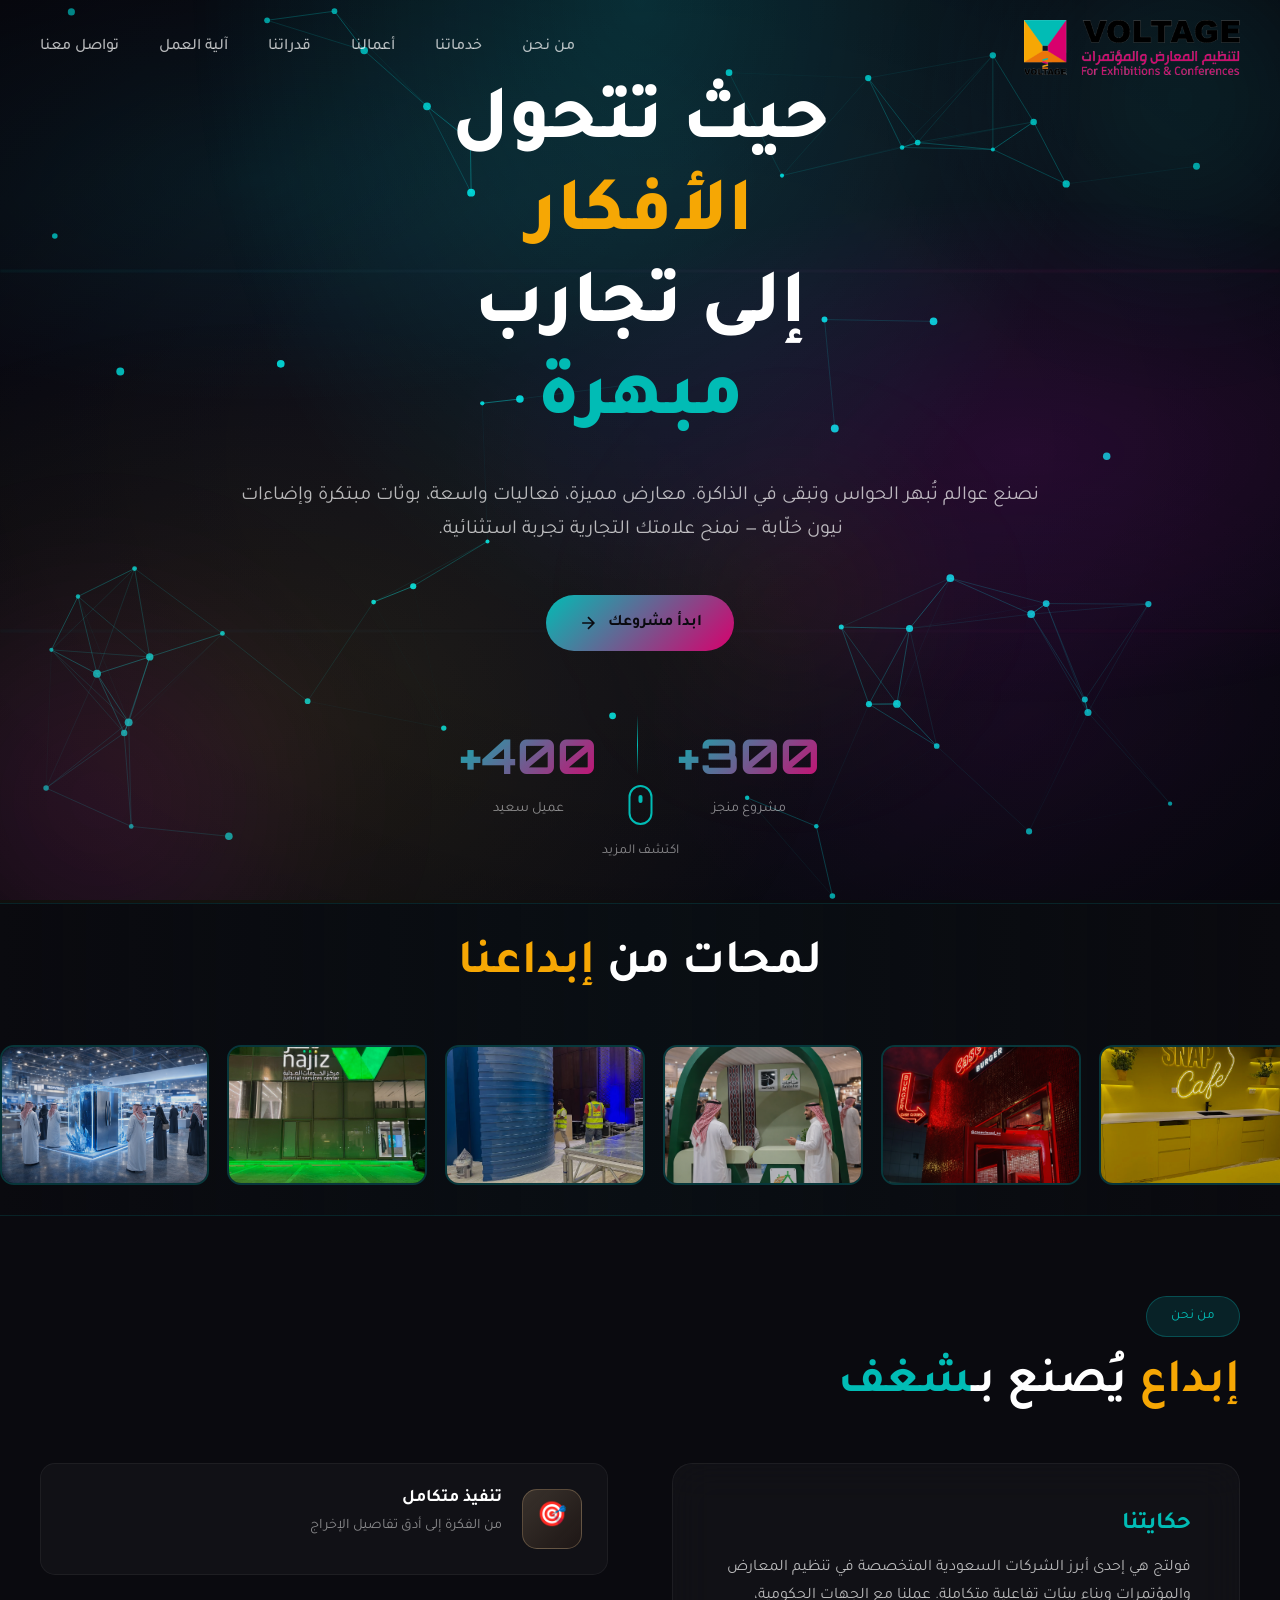
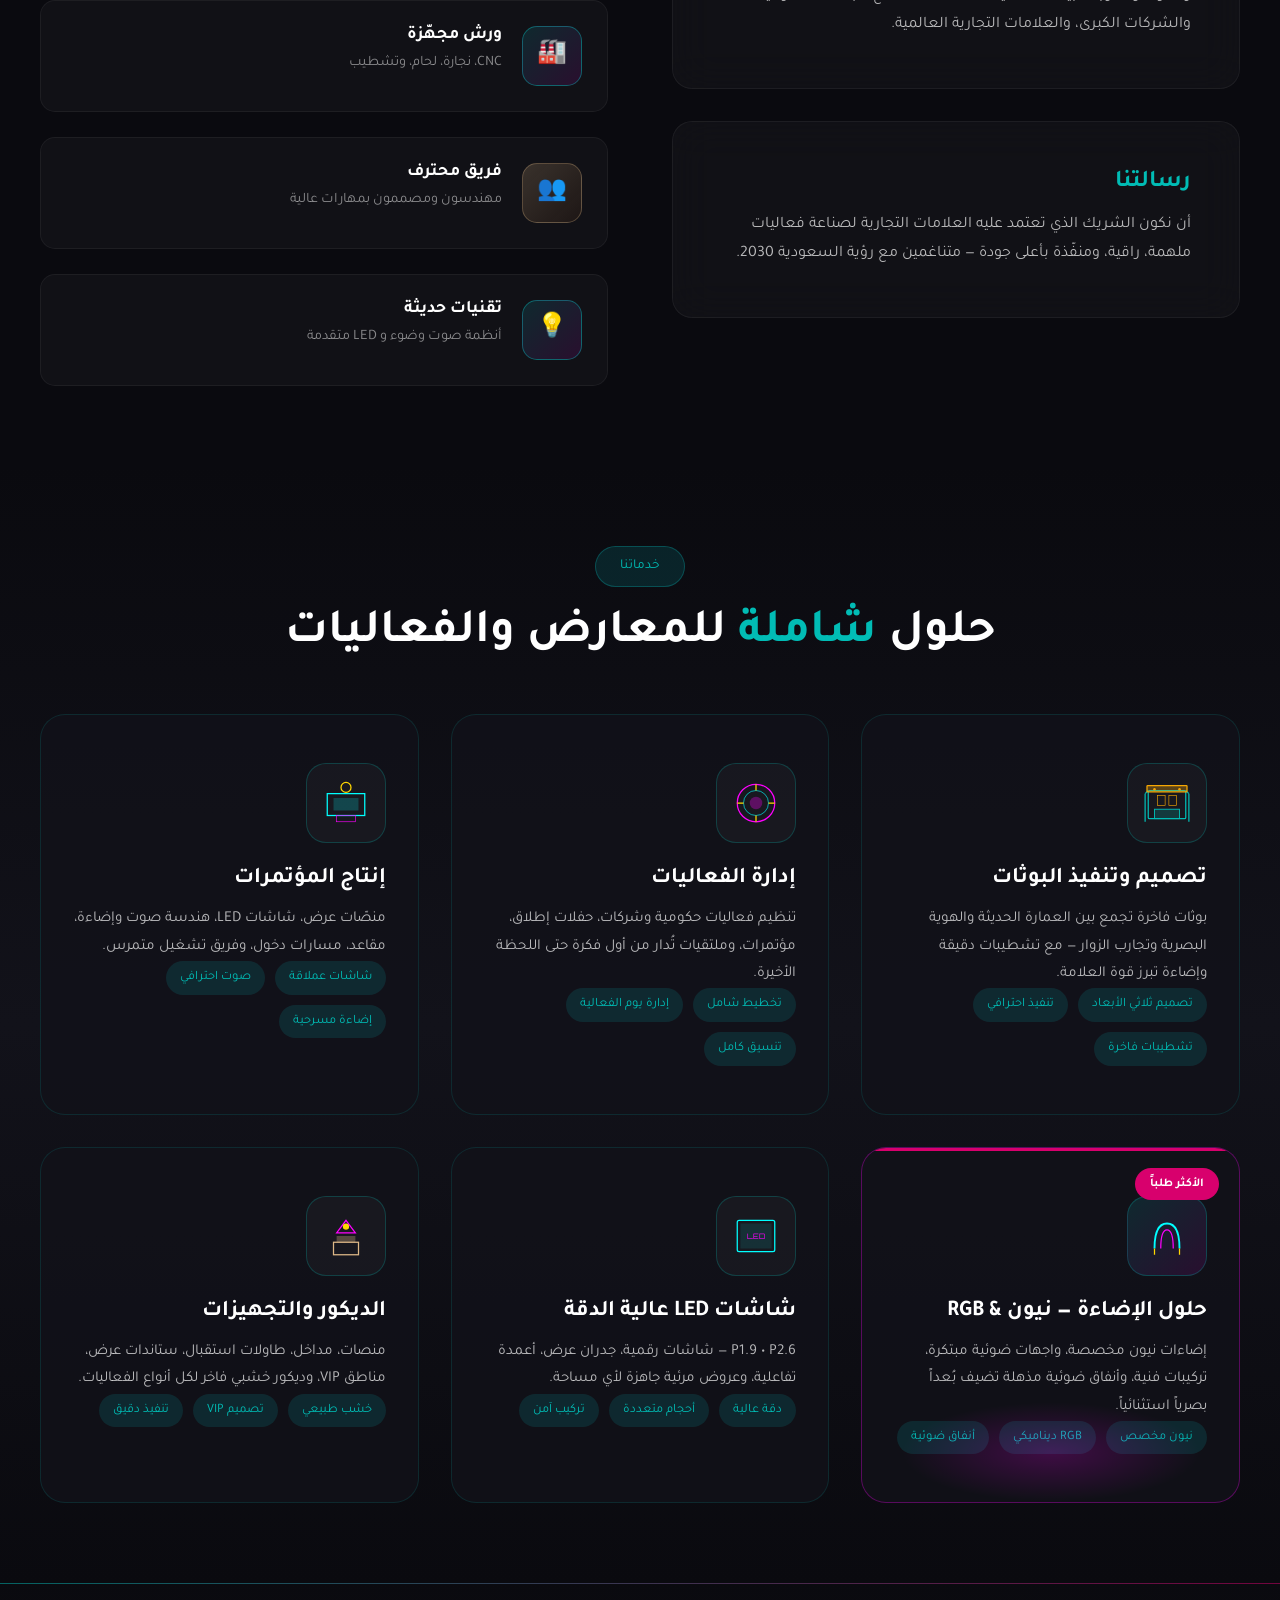
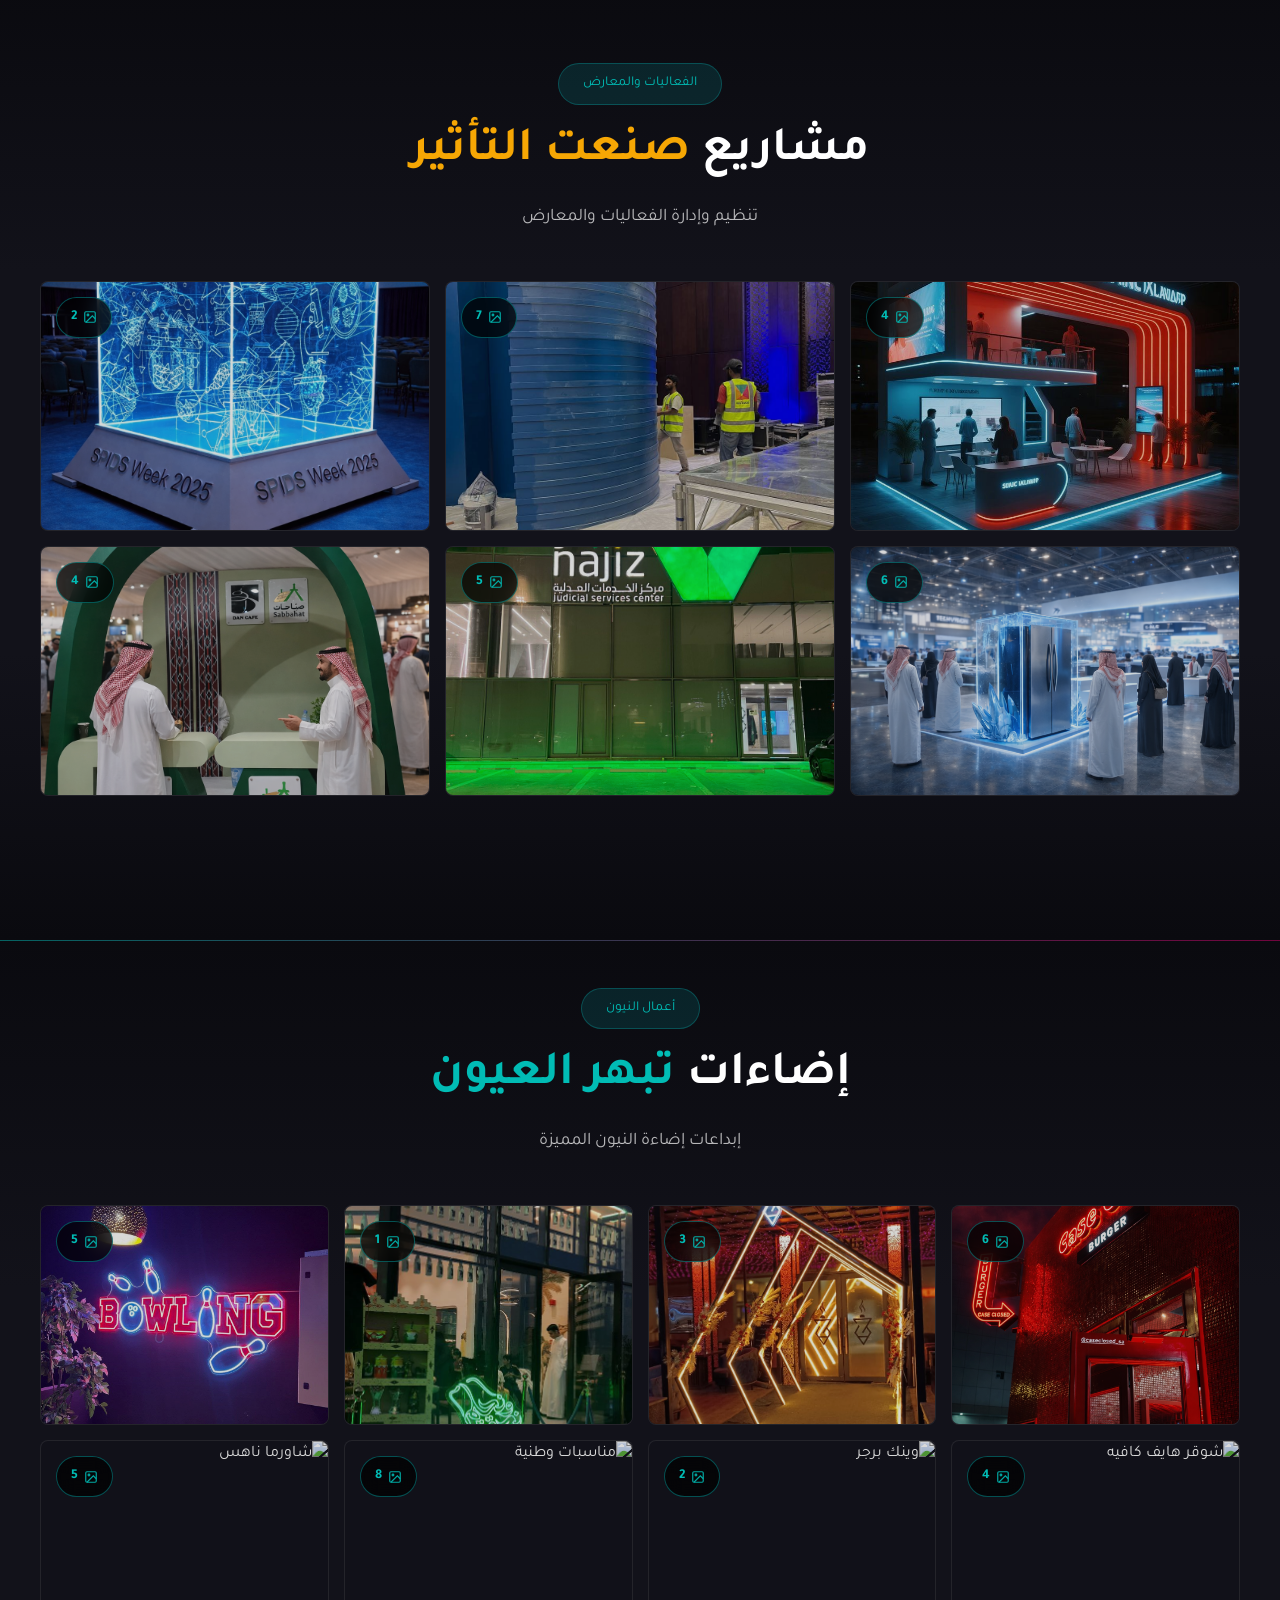
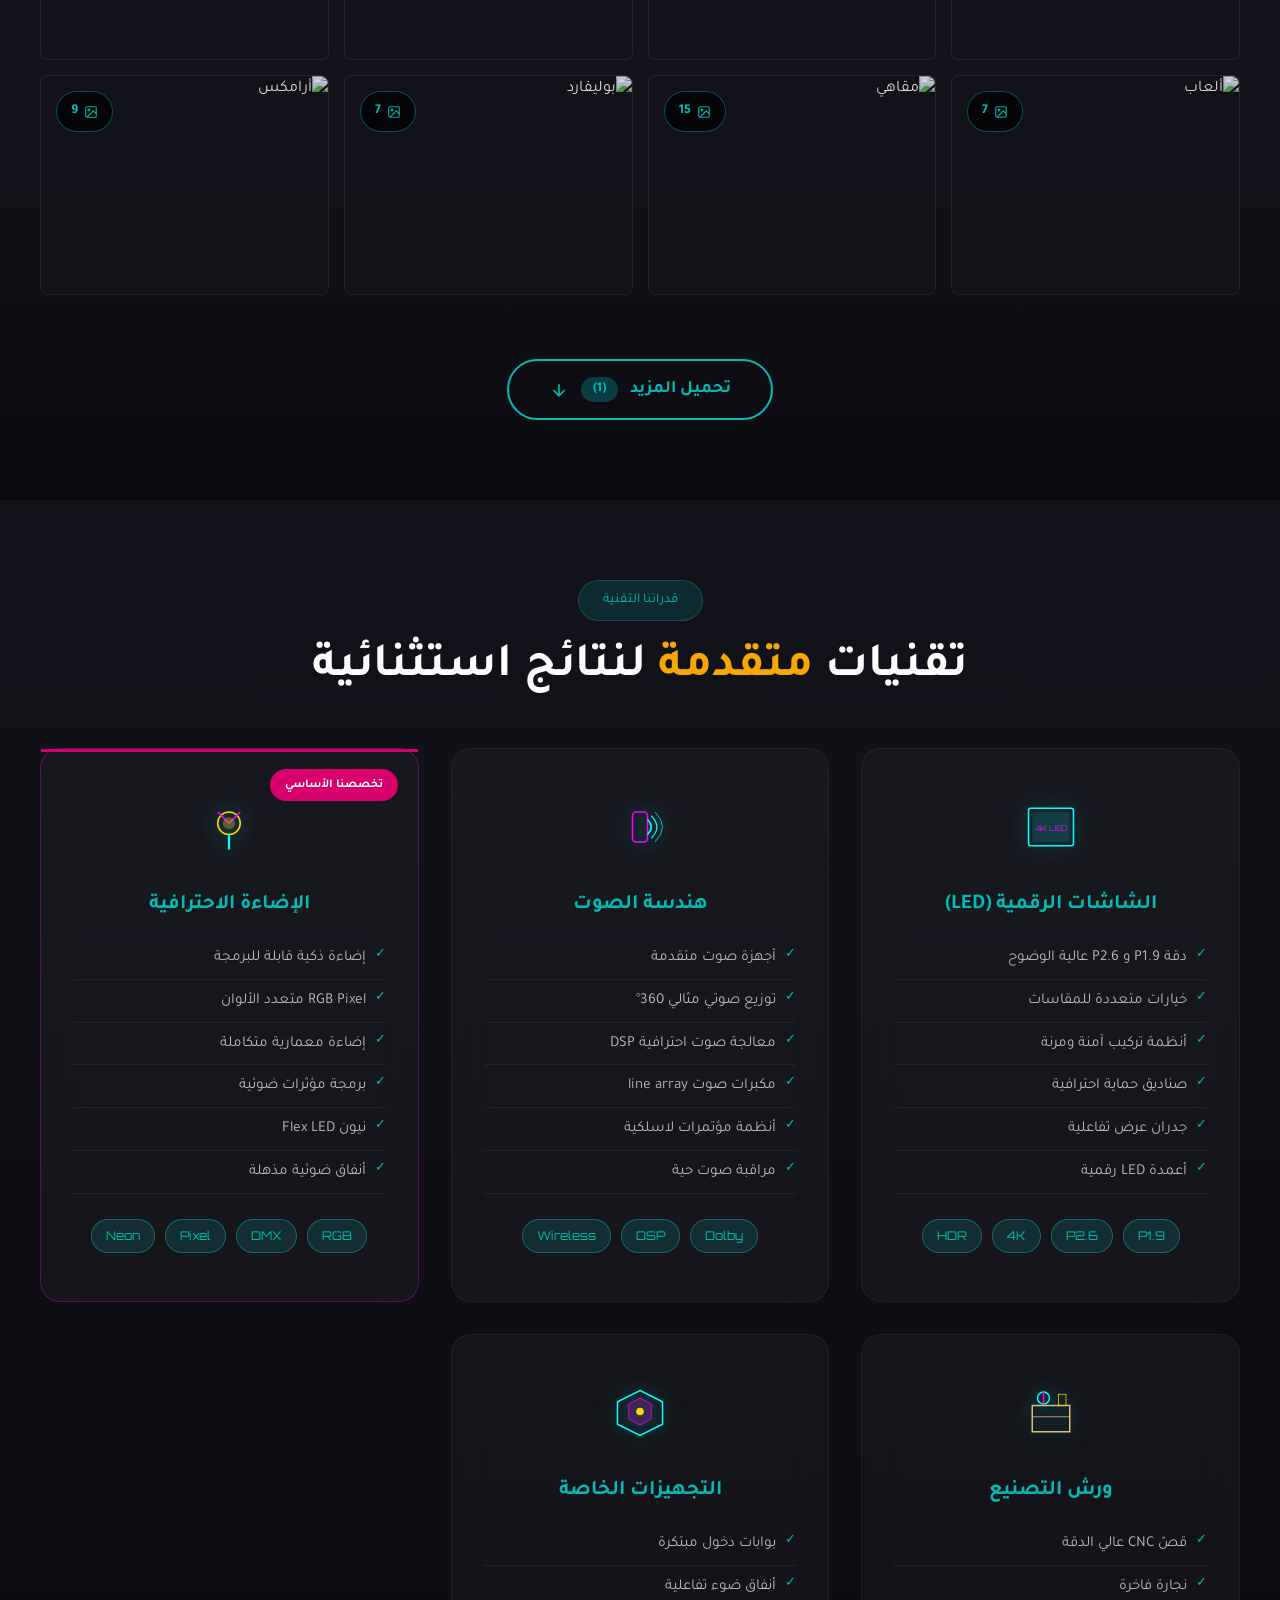
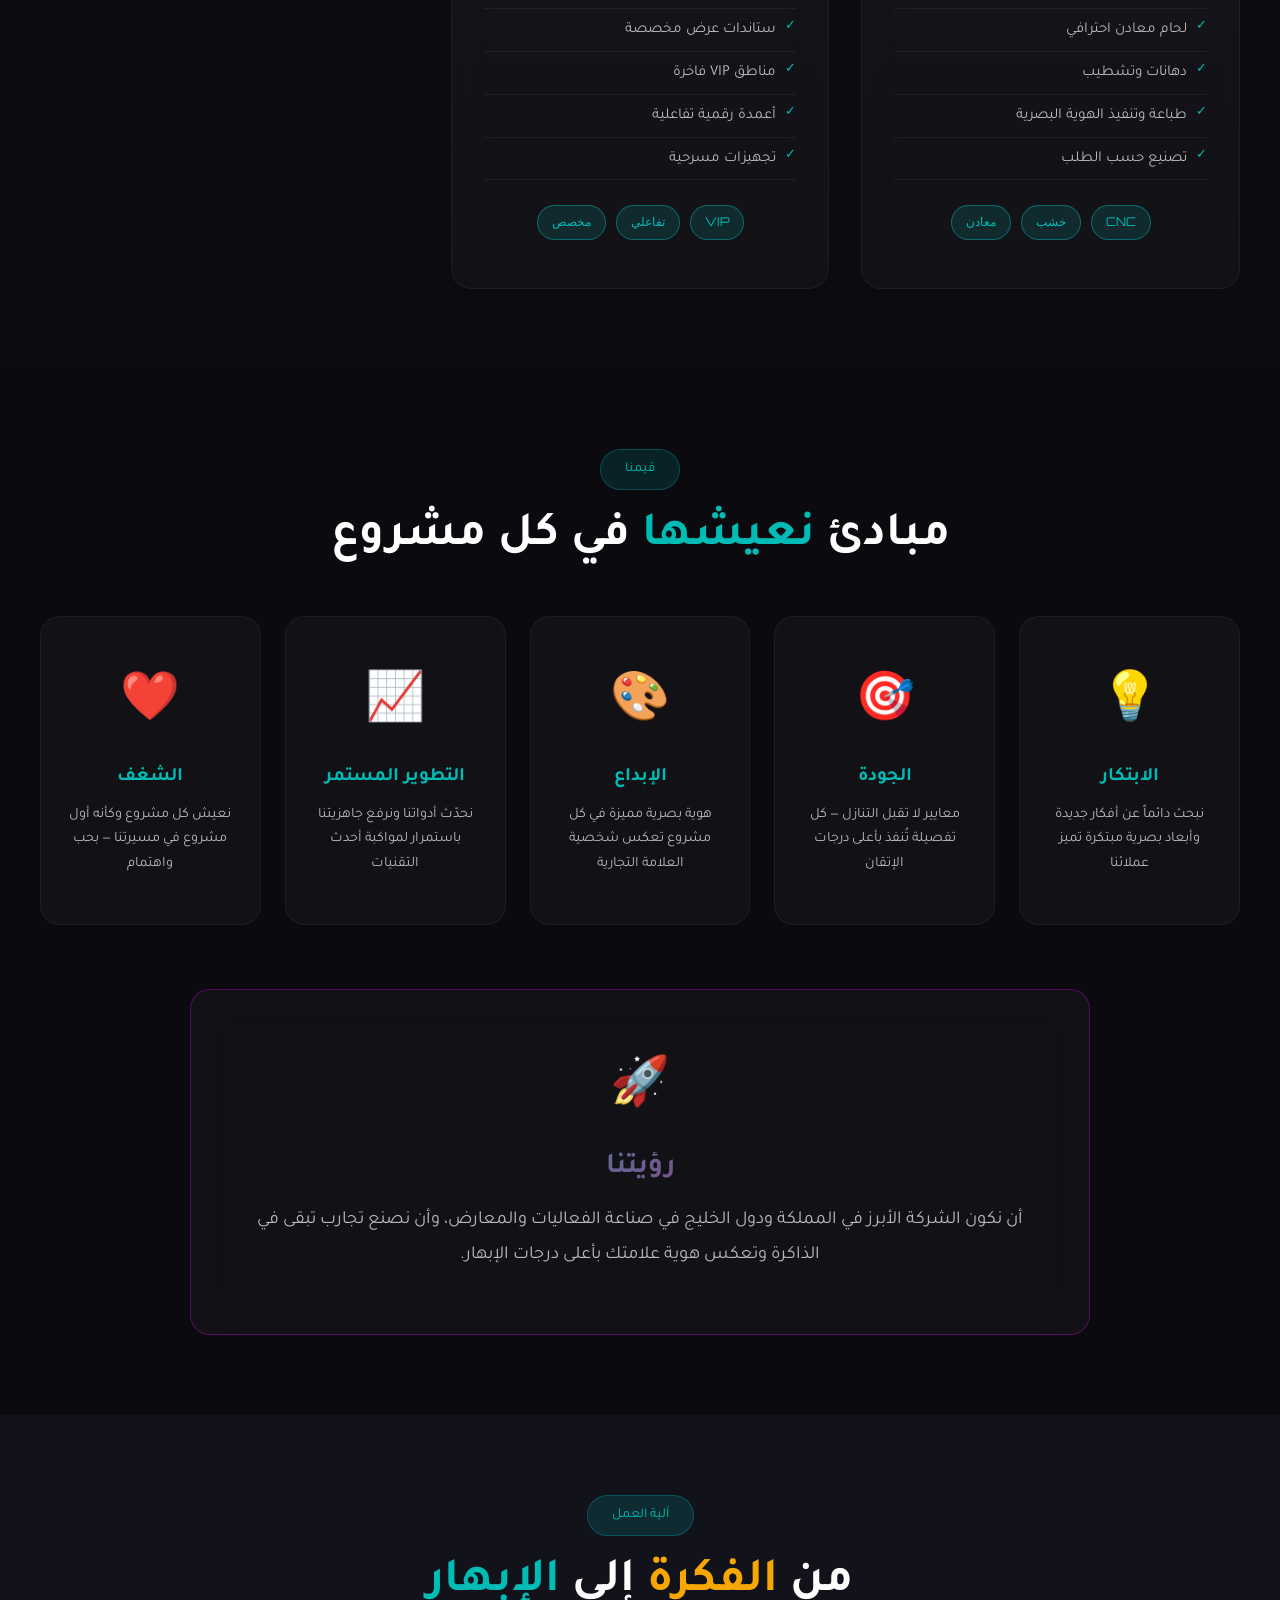
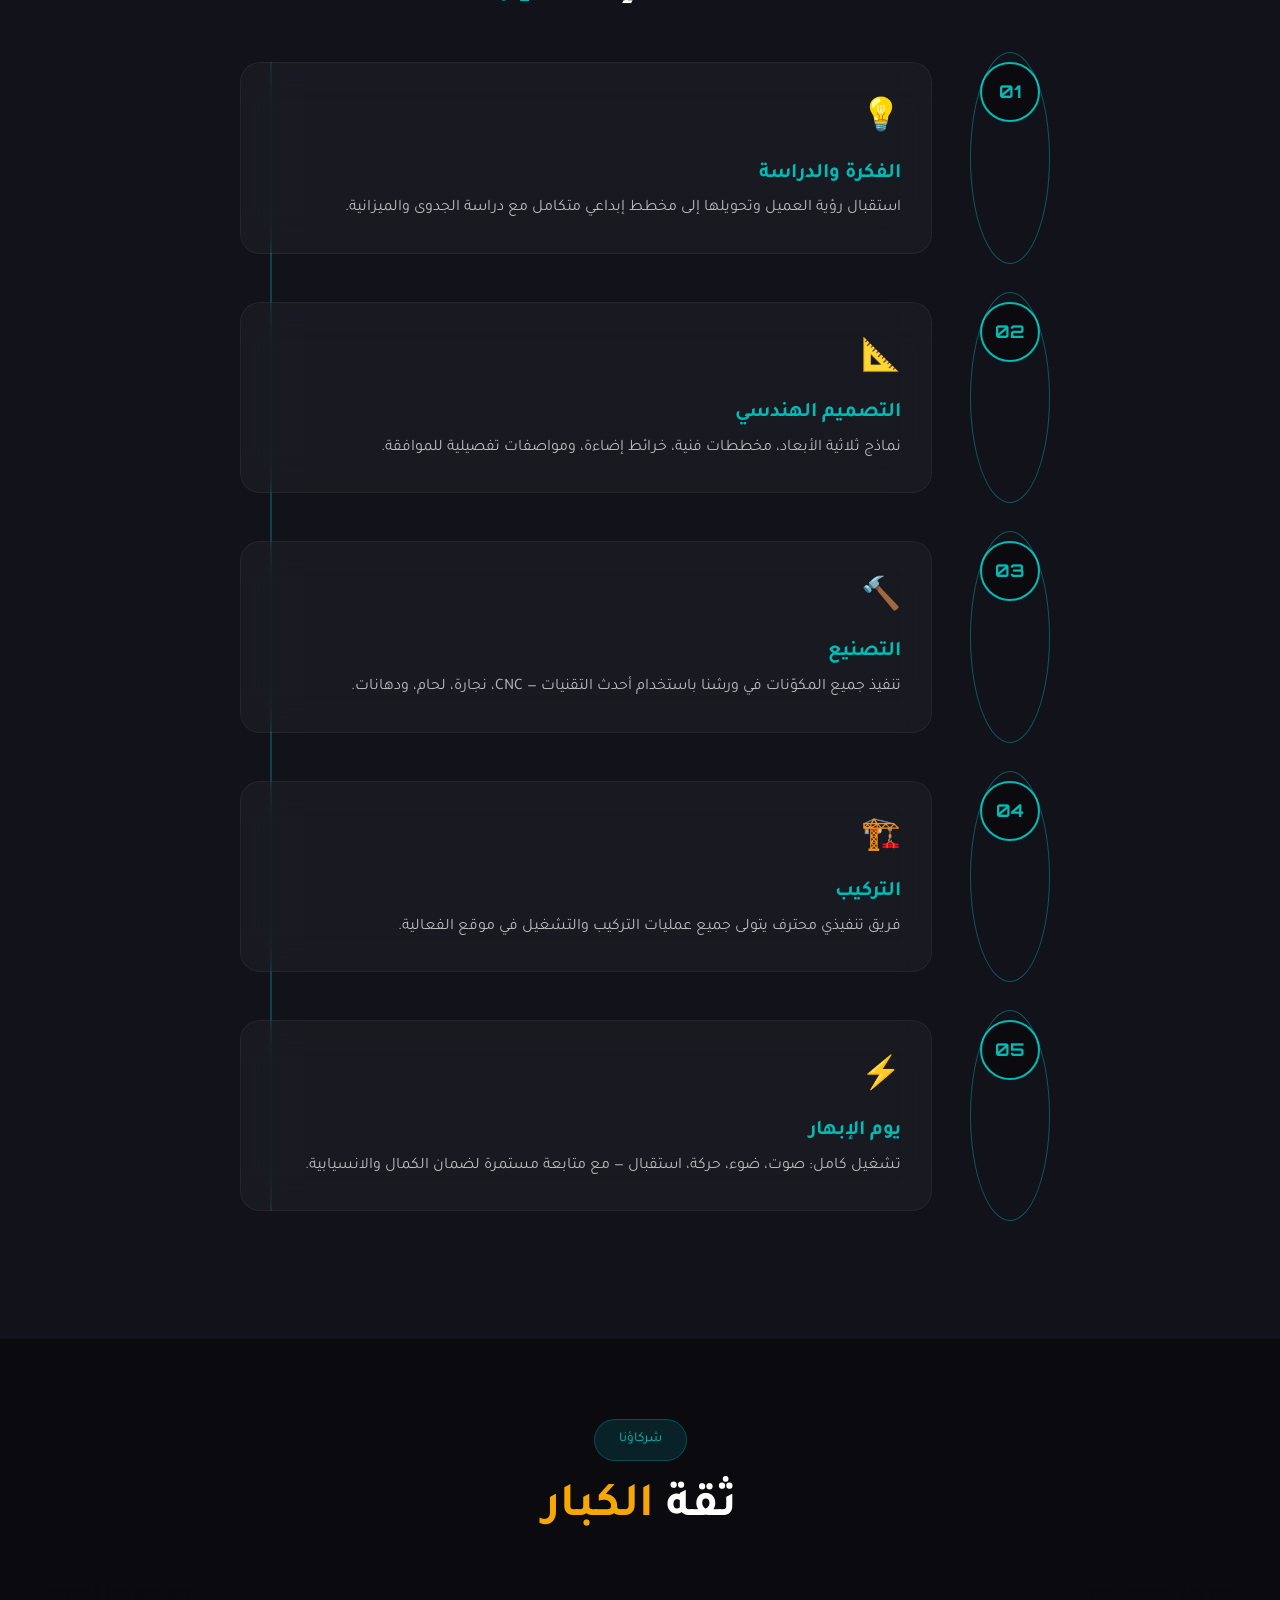
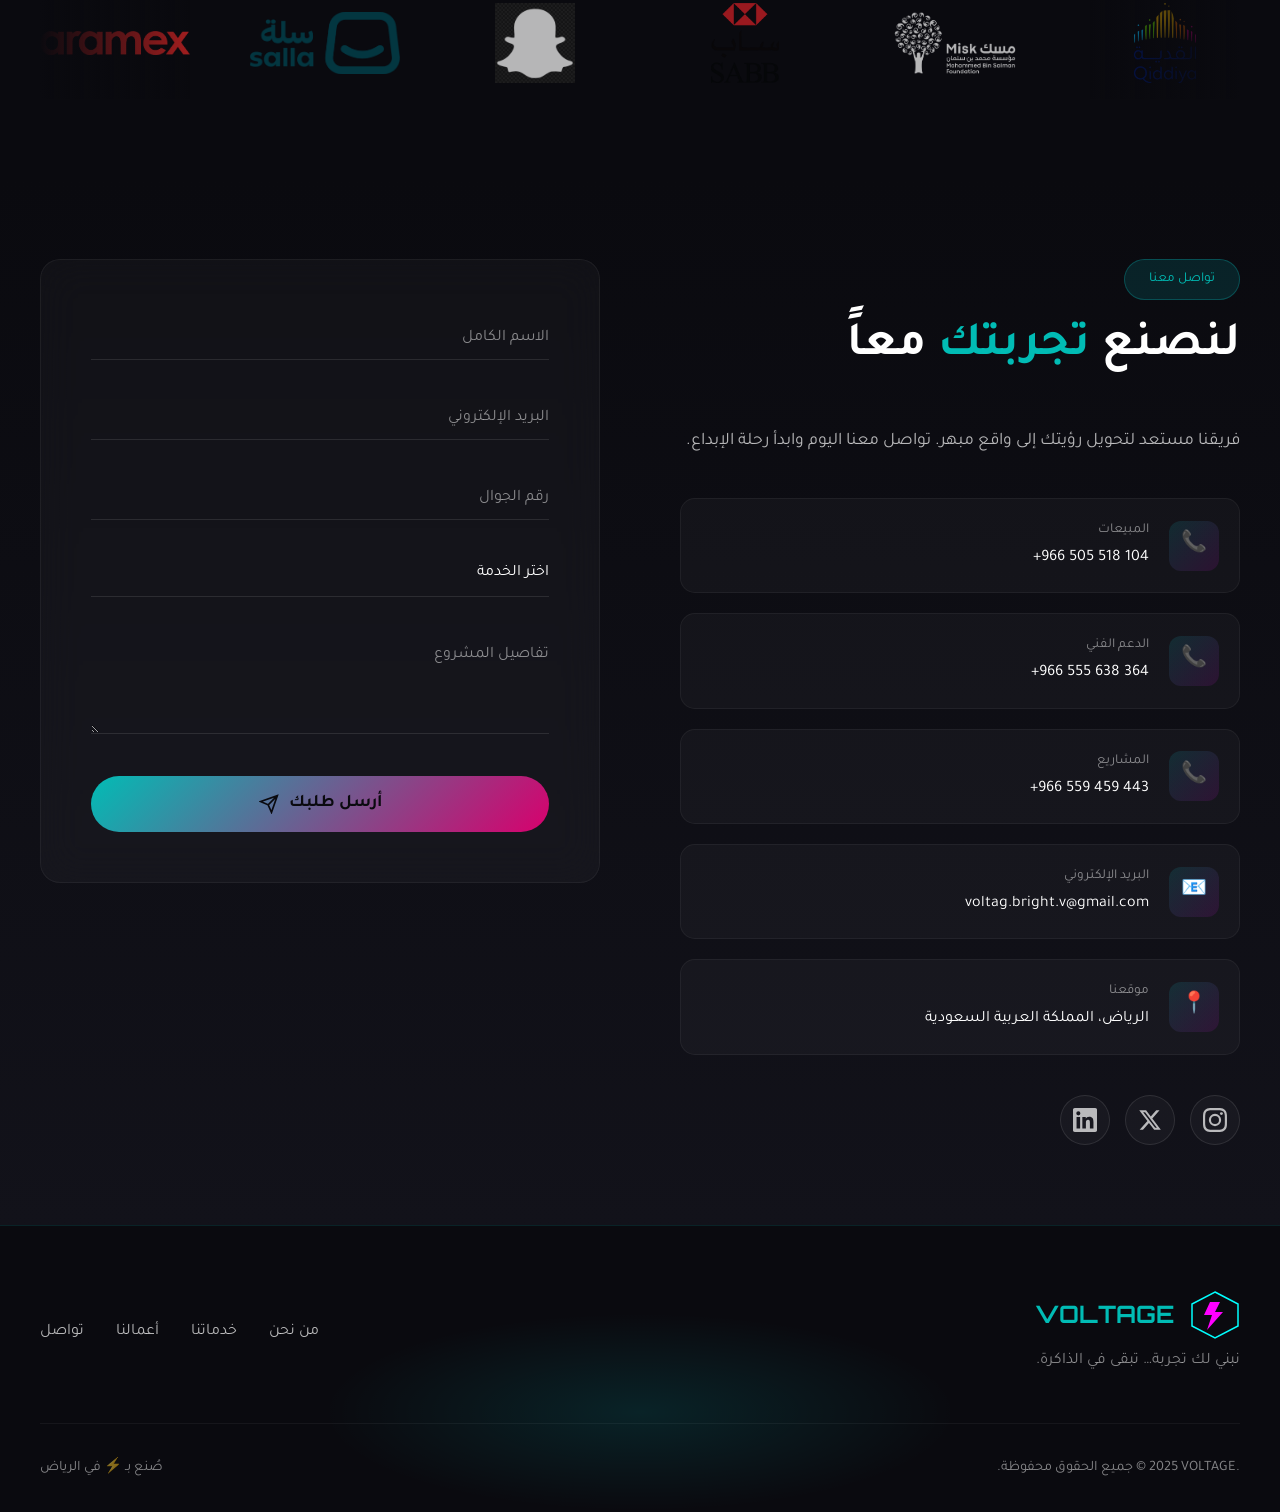
==== 200.html @ 756996d5 "Fix CSS double container issue, events gallery layout, and hero CTA spacing - Fix .card-tags and .ca" ====
<!DOCTYPE html>
<html lang="ar" dir="rtl">

<head>
    <meta charset="UTF-8">
    <meta name="viewport" content="width=device-width, initial-scale=1.0">
    <meta name="theme-color" content="#0a0a0f">
    <title>VOLTAGE ULTIMATE | The Art of Exhibition Excellence</title>
    <meta name="description"
        content="VOLTAGE - Saudi Arabia's Premier Exhibition & Neon Specialists. Where creativity meets craftsmanship.">
    <meta name="keywords"
        content="ultimate exhibitions Saudi Arabia, exhibition excellence, luxury booths Riyadh, VOLTAGE ultimate">
    <meta name="author" content="VOLTAGE">
    <meta name="robots" content="index, follow">

    <!-- Open Graph / Facebook -->
    <meta property="og:type" content="website">
    <meta property="og:url" content="https://voltage.sa/voltage-ultimate/">
    <meta property="og:title" content="VOLTAGE ULTIMATE | The Art of Exhibition Excellence">
    <meta property="og:description"
        content="Saudi Arabia's Premier Exhibition & Neon Specialists. Where creativity meets craftsmanship.">
    <meta property="og:image" content="https://voltage.sa/shared/images/og-image.jpg">

    <!-- Local Assets (formerly shared) -->
    <link rel="stylesheet" href="css/fonts.css">
    <link rel="stylesheet" href="css/accessibility.css">
    <link rel="stylesheet" href="css/theme.css">

    <!-- Fonts -->
    <link rel="preconnect" href="https://fonts.googleapis.com">
    <link rel="preconnect" href="https://fonts.gstatic.com" crossorigin>
    <link
        href="https://fonts.googleapis.com/css2?family=Orbitron:wght@400;500;600;700;800;900&family=Tajawal:wght@300;400;500;700;800;900&display=swap"
        rel="stylesheet">


    <!-- Lottie -->
    <script src="https://unpkg.com/@lottiefiles/lottie-player@latest/dist/lottie-player.js"></script>

    <link rel="stylesheet" href="css/ultimate.css">
    <link rel="stylesheet" href="css/utilities.css">
    <!-- Favicon -->
    <link rel="icon" type="image/svg+xml" href="logo.svg">
</head>

<body data-theme="dark" data-contrast="normal">
    <!-- Content replaced from /content.txt -->
    <!-- Skip Link for Accessibility -->
    <a href="#main-content" class="skip-to-content">الانتقال إلى المحتوى الرئيسي</a>

    <!-- Preloader -->
    <div class="preloader" id="preloader">
        <div class="preloader-inner">
            <div class="voltage-logo-loader">
                <svg viewBox="0 0 100 100" class="logo-svg">
                    <defs>
                        <filter id="glow">
                            <feGaussianBlur stdDeviation="4" result="coloredBlur" />
                            <feMerge>
                                <feMergeNode in="coloredBlur" />
                                <feMergeNode in="SourceGraphic" />
                            </feMerge>
                        </filter>
                        <linearGradient id="neonGrad" x1="0%" y1="0%" x2="100%" y2="100%">
                            <stop offset="0%" class="gradient-stop-cyan" />
                            <stop offset="50%" class="gradient-stop-magenta" />
                            <stop offset="100%" class="gradient-stop-cyan" />
                        </linearGradient>
                    </defs>
                    <polygon class="hex-outline" points="50,5 95,27.5 95,72.5 50,95 5,72.5 5,27.5" fill="none"
                        stroke="url(#neonGrad)" stroke-width="2" filter="url(#glow)" />
                    <path class="bolt" d="M40,25 L60,25 L50,45 L65,45 L35,80 L45,50 L30,50 Z" fill="url(#neonGrad)"
                        filter="url(#glow)" />
                </svg>
            </div>
            <div class="loader-text" dir="ltr">
                <span>V</span><span>O</span><span>L</span><span>T</span><span>A</span><span>G</span><span>E</span>
            </div>
            <div class="loader-bar">
                <div class="loader-progress"></div>
            </div>
        </div>
    </div>

    <!-- Cursor Effects -->
    <div class="cursor-dot"></div>
    <div class="cursor-ring"></div>
    <div class="cursor-trail"></div>

    <!-- Background Layers -->
    <div class="bg-layers">
        <canvas id="particleCanvas"></canvas>
        <div class="wood-grain-overlay"></div>
        <div class="booth-grid"></div>
        <div class="scanlines"></div>
        <div class="vignette"></div>
    </div>

    <!-- Floating Neon Elements -->
    <div class="floating-neons">
        <div class="neon-circle n1"></div>
        <div class="neon-circle n2"></div>
        <div class="neon-circle n3"></div>
        <div class="neon-line nl1"></div>
        <div class="neon-line nl2"></div>
    </div>

    <!-- Navigation -->
    <nav class="navbar">
        <div class="nav-container">
            <a href="#" class="logo">
                <img src="logo-navbar.png" alt="VOLTAGE - For Exhibitions & Conferences">
            </a>

            <ul class="nav-menu">
                <li><a href="#about" class="nav-link"><span class="link-text"><span class="ar-text">من نحن</span><span class="en-text">About</span></span><span
                            class="link-line"></span></a></li>
                <li><a href="#services" class="nav-link"><span class="link-text"><span class="ar-text">خدماتنا</span><span class="en-text">Services</span></span><span
                            class="link-line"></span></a></li>
                <li><a href="#portfolio-events" class="nav-link"><span class="link-text"><span class="ar-text">أعمالنا</span><span class="en-text">Portfolio</span></span><span
                            class="link-line"></span></a></li>
                <li><a href="#capabilities" class="nav-link"><span class="link-text"><span class="ar-text">قدراتنا</span><span class="en-text">Capabilities</span></span><span
                            class="link-line"></span></a></li>
                <li><a href="#process" class="nav-link"><span class="link-text"><span class="ar-text">آلية العمل</span><span class="en-text">Process</span></span><span
                            class="link-line"></span></a></li>
                <li><a href="#contact" class="nav-link"><span class="link-text"><span class="ar-text">تواصل معنا</span><span class="en-text">Contact</span></span><span
                            class="link-line"></span></a></li>
            </ul>

            <!-- Language toggle removed per client request -->

<!-- CTA removed from navbar per client request -->

            <button class="mobile-toggle" id="mobileToggle">
                <span></span><span></span><span></span>
            </button>
        </div>
    </nav>

    <!-- Hero Section -->
    <main id="main-content">
    <section class="hero" id="hero">
        <div class="hero-content">
<!-- Hero badge removed per client request -->

            <h1 class="hero-title">
                <span class="ar-text">
                    <span class="title-line">حيث تتحول</span>
                    <span class="title-line gradient-text">الأفكار</span>
                    <span class="title-line">إلى تجارب</span>
                    <span class="title-line neon-text">مبهرة</span>
                </span>
                <span class="en-text">
                    <span class="title-line">Where</span>
                    <span class="title-line gradient-text">Ideas</span>
                    <span class="title-line">Transform Into</span>
                    <span class="title-line neon-text">Stunning</span>
                    <span class="title-line">Experiences</span>
                </span>
            </h1>

            <p class="hero-subtitle ar-text">
                نصنع عوالم تُبهر الحواس وتبقى في الذاكرة. معارض مميزة، فعاليات واسعة،
                بوثات مبتكرة وإضاءات نيون خلّابة — نمنح علامتك التجارية تجربة استثنائية.
            </p>
            <p class="hero-subtitle en-text">
                We create worlds that captivate the senses and stay in memory. Distinctive exhibitions, large-scale events,
                innovative booths and captivating neon lighting — we give your brand an unforgettable experience.
            </p>

            <div class="hero-cta-group">
                <a href="#contact" class="btn btn-primary">
                    <span class="ar-text">ابدأ مشروعك</span>
                    <span class="en-text">Start Your Project</span>
                    <svg viewBox="0 0 24 24" fill="none" stroke="currentColor" stroke-width="2">
                        <path d="M5 12h14M12 5l7 7-7 7" />
                    </svg>
                </a>
<!-- Secondary CTA removed per client request -->
            </div>

            <div class="hero-stats">
                <div class="stat">
                    <span class="stat-number" data-count="300">0</span>
                    <span class="stat-label"><span class="ar-text">مشروع منجز</span><span class="en-text">Completed Projects</span></span>
                </div>
                <div class="stat-divider"></div>
                <div class="stat">
                    <span class="stat-number" data-count="400">0</span>
                    <span class="stat-label"><span class="ar-text">عميل سعيد</span><span class="en-text">Happy Clients</span></span>
                </div>
            </div>
        </div>

        <div class="hero-visual">
            <div class="booth-3d">
                <div class="booth-panel front"></div>
                <div class="booth-panel left"></div>
                <div class="booth-panel right"></div>
                <div class="booth-panel top"></div>
                <div class="booth-lights">
                    <div class="spotlight s1"></div>
                    <div class="spotlight s2"></div>
                    <div class="spotlight s3"></div>
                </div>
            </div>
            <div class="neon-frame">
                <div class="frame-corner tl"></div>
                <div class="frame-corner tr"></div>
                <div class="frame-corner bl"></div>
                <div class="frame-corner br"></div>
            </div>
        </div>

        <div class="scroll-indicator">
            <div class="mouse">
                <div class="wheel"></div>
            </div>
            <span class="ar-text">اكتشف المزيد</span>
            <span class="en-text">Discover More</span>
        </div>

        <!-- Contact numbers moved to bottom per client request -->
    </section>

    <!-- Image Marquee - لمحات من ابداعنا -->
    <section class="image-marquee">
	        <div class="container">
	            <div class="section-header center">
	                <h2 class="section-title"><span class="ar-text">لمحات من <span class="gradient-text">إبداعنا</span></span><span class="en-text">Glimpses of <span class="gradient-text">Our Creativity</span></span></h2>
	            </div>
	        </div>
        <div class="marquee-container">
            <div class="marquee-inner">
                <img src="images/Event%20Project/شركة%20مصنع%20الزاهد/شركة_مصنع_الزاهد_1.png" alt="مصنع الزاهد">
                <img src="images/Event%20Project/ناجز/ناجز_1.jpg" alt="ناجز">
                <img src="images/Event%20Project/شركة%20أصول%20العقارية/شركة_صول_العقارية_1.jpg" alt="أصول العقارية">
                <img src="images/Event%20Project/صباحات/صباحات_1.png" alt="صباحات">
                <img src="images/Neon%20Project/Case%20Closed%20%2B%2B%2B%2B%2B/case_closed_1.png" alt="Case Closed">
                <img src="images/Neon%20Project/سناب%20شات/سناب_شات_1.jpg" alt="سناب شات">
                <img src="images/Neon%20Project/Aramex/aramex_1.jpg" alt="Aramex">
                <img src="images/Neon%20Project/WINK%20BURGER/wink_burger_1.jpg" alt="Wink Burger">
                <img src="images/Neon%20Project/بولينج/بولينج_1.jpg" alt="بولينج">
                <!-- Duplicate for seamless -50% loop -->
                <img src="images/Event%20Project/شركة%20مصنع%20الزاهد/شركة_مصنع_الزاهد_1.png" alt="مصنع الزاهد">
                <img src="images/Event%20Project/ناجز/ناجز_1.jpg" alt="ناجز">
                <img src="images/Event%20Project/شركة%20أصول%20العقارية/شركة_صول_العقارية_1.jpg" alt="أصول العقارية">
                <img src="images/Event%20Project/صباحات/صباحات_1.png" alt="صباحات">
                <img src="images/Neon%20Project/Case%20Closed%20%2B%2B%2B%2B%2B/case_closed_1.png" alt="Case Closed">
                <img src="images/Neon%20Project/سناب%20شات/سناب_شات_1.jpg" alt="سناب شات">
                <img src="images/Neon%20Project/Aramex/aramex_1.jpg" alt="Aramex">
                <img src="images/Neon%20Project/WINK%20BURGER/wink_burger_1.jpg" alt="Wink Burger">
                <img src="images/Neon%20Project/بولينج/بولينج_1.jpg" alt="بولينج">
            </div>
        </div>
	    </section>

    <!-- About Section -->
    <section class="about" id="about">
        <div class="container">
            <div class="section-header">
                <span class="section-tag"><span class="ar-text">من نحن</span><span class="en-text">About Us</span></span>
                <h2 class="section-title">
                    <span class="ar-text"><span class="wood-text">إبداع</span> يُصنع بـ<span class="neon-text">شغف</span></span>
                    <span class="en-text"><span class="wood-text">Creativity</span> Crafted with <span class="neon-text">Passion</span></span>
                </h2>
            </div>

            <div class="about-grid">
                <div class="about-content">
                    <div class="about-card glass-card">
                        <!-- House icon removed per client request -->
                        <h3><span class="ar-text">حكايتنا</span><span class="en-text">Our Story</span></h3>
                        <p class="ar-text">فولتج هي إحدى أبرز الشركات السعودية المتخصصة في تنظيم المعارض والمؤتمرات وبناء بيئات تفاعلية
                            متكاملة. عملنا مع الجهات الحكومية، والشركات الكبرى، والعلامات التجارية العالمية.</p>
                        <p class="en-text">VOLTAGE is one of Saudi Arabia's leading companies specializing in organizing exhibitions, conferences, and building integrated interactive environments. We've worked with government entities, major corporations, and international brands.</p>
                    </div>

                    <div class="about-card glass-card">
                        <!-- Clock icon removed per client request -->
                        <h3><span class="ar-text">رسالتنا</span><span class="en-text">Our Mission</span></h3>
                        <p class="ar-text">أن نكون الشريك الذي تعتمد عليه العلامات التجارية لصناعة فعاليات ملهمة، راقية، ومنفّذة بأعلى
                            جودة — متناغمين مع رؤية السعودية 2030.</p>
                        <p class="en-text">To be the partner that brands rely on to create inspiring, elegant, and high-quality events — aligned with Saudi Vision 2030.</p>
                    </div>
                </div>

                <div class="about-features">
                    <div class="feature-item">
                        <div class="feature-icon wood-accent">
                            <span>🎯</span>
                        </div>
                        <div class="feature-content">
                            <h4><span class="ar-text">تنفيذ متكامل</span><span class="en-text">End-to-End Execution</span></h4>
                            <p><span class="ar-text">من الفكرة إلى أدق تفاصيل الإخراج</span><span class="en-text">From concept to finest details</span></p>
                        </div>
                    </div>
                    <div class="feature-item">
                        <div class="feature-icon neon-accent">
                            <span>🏭</span>
                        </div>
                        <div class="feature-content">
                            <h4><span class="ar-text">ورش مجهّزة</span><span class="en-text">Equipped Workshops</span></h4>
                            <p><span class="ar-text">CNC، نجارة، لحام، وتشطيب</span><span class="en-text">CNC, Carpentry, Welding & Finishing</span></p>
                        </div>
                    </div>
                    <div class="feature-item">
                        <div class="feature-icon wood-accent">
                            <span>👥</span>
                        </div>
                        <div class="feature-content">
                            <h4><span class="ar-text">فريق محترف</span><span class="en-text">Professional Team</span></h4>
                            <p><span class="ar-text">مهندسون ومصممون بمهارات عالية</span><span class="en-text">Highly skilled engineers and designers</span></p>
                        </div>
                    </div>
                    <div class="feature-item">
                        <div class="feature-icon neon-accent">
                            <span>💡</span>
                        </div>
                        <div class="feature-content">
                            <h4><span class="ar-text">تقنيات حديثة</span><span class="en-text">Modern Technologies</span></h4>
                            <p><span class="ar-text">أنظمة صوت وضوء و LED متقدمة</span><span class="en-text">Advanced sound, lighting & LED systems</span></p>
                        </div>
                    </div>
                </div>
            </div>
        </div>
    </section>

    <!-- Services Section -->
    <section class="services" id="services">
        <div class="container">
            <div class="section-header center">
                <span class="section-tag"><span class="ar-text">خدماتنا</span><span class="en-text">Our Services</span></span>
                <h2 class="section-title"><span class="ar-text">حلول <span class="neon-text">شاملة</span> للمعارض والفعاليات</span><span class="en-text"><span class="neon-text">Comprehensive</span> Solutions for Exhibitions & Events</span></h2>
            </div>

            <div class="services-grid">
                <div class="service-card" data-service="booths">
                    <div class="card-bg"></div>
                    <div class="card-content">
                        <div class="service-icon">
                            <div class="icon-box">
                                <!-- Exhibition Booth Icon -->
                                <svg viewBox="0 0 80 80" width="50" height="50">
                                    <!-- Booth back wall -->
                                    <rect x="10" y="20" width="60" height="45" fill="none" stroke="var(--brand-teal)" stroke-width="2" rx="2"/>
                                    <!-- Side panels -->
                                    <line x1="10" y1="20" x2="5" y2="25" stroke="var(--brand-teal)" stroke-width="2"/>
                                    <line x1="5" y1="25" x2="5" y2="70" stroke="var(--brand-teal)" stroke-width="2"/>
                                    <line x1="70" y1="20" x2="75" y2="25" stroke="var(--brand-teal)" stroke-width="2"/>
                                    <line x1="75" y1="25" x2="75" y2="70" stroke="var(--brand-teal)" stroke-width="2"/>
                                    <!-- Top header/fascia -->
                                    <rect x="8" y="12" width="64" height="10" fill="rgba(246,167,4,0.3)" stroke="var(--brand-orange)" stroke-width="2" rx="1"/>
                                    <!-- Counter/desk -->
                                    <rect x="20" y="50" width="40" height="15" fill="rgba(1,188,181,0.2)" stroke="var(--brand-teal)" stroke-width="1.5"/>
                                    <!-- Display elements -->
                                    <rect x="25" y="28" width="12" height="16" fill="none" stroke="var(--brand-orange)" stroke-width="1"/>
                                    <rect x="43" y="28" width="12" height="16" fill="none" stroke="var(--brand-orange)" stroke-width="1"/>
                                    <!-- Spotlight accents -->
                                    <circle cx="20" cy="18" r="2" fill="var(--brand-orange)"/>
                                    <circle cx="60" cy="18" r="2" fill="var(--brand-orange)"/>
                                </svg>
                            </div>
                        </div>
                        <h3><span class="ar-text">تصميم وتنفيذ البوثات</span><span class="en-text">Booth Design & Execution</span></h3>
                        <p class="ar-text">بوثات فاخرة تجمع بين العمارة الحديثة والهوية البصرية وتجارب الزوار — مع تشطيبات دقيقة وإضاءة
                            تبرز قوة العلامة.</p>
                        <p class="en-text">Luxury booths combining modern architecture, visual identity, and visitor experiences — with precise finishes and lighting that highlights brand power.</p>
                        <div class="card-tags">
                            <span><span class="ar-text">تصميم ثلاثي الأبعاد</span><span class="en-text">3D Design</span></span>
                            <span><span class="ar-text">تنفيذ احترافي</span><span class="en-text">Professional Build</span></span>
                            <span><span class="ar-text">تشطيبات فاخرة</span><span class="en-text">Luxury Finishes</span></span>
                        </div>
                    </div>
                    <div class="card-glow"></div>
                </div>

                <div class="service-card" data-service="events">
                    <div class="card-bg"></div>
                    <div class="card-content">
                        <div class="service-icon">
                            <div class="icon-box">
                                <svg viewBox="0 0 80 80" width="50" height="50">
                                    <circle cx="40" cy="40" r="30" fill="none" stroke="#FF00FF" stroke-width="2" />
                                    <circle cx="40" cy="40" r="20" fill="none" stroke="#00FFFF" stroke-width="1" />
                                    <circle cx="40" cy="40" r="10" fill="rgba(255,0,255,0.3)" />
                                    <path d="M40,10 L40,20 M70,40 L60,40 M40,70 L40,60 M10,40 L20,40" stroke="#FFD700"
                                        stroke-width="2" />
                                </svg>
                            </div>
                        </div>
                        <h3><span class="ar-text">إدارة الفعاليات</span><span class="en-text">Event Management</span></h3>
                        <p class="ar-text">تنظيم فعاليات حكومية وشركات، حفلات إطلاق، مؤتمرات، وملتقيات تُدار من أول فكرة حتى اللحظة
                            الأخيرة.</p>
                        <p class="en-text">Organizing government and corporate events, launch parties, conferences, and forums managed from first idea to final moment.</p>
                        <div class="card-tags">
                            <span><span class="ar-text">تخطيط شامل</span><span class="en-text">Full Planning</span></span>
                            <span><span class="ar-text">إدارة يوم الفعالية</span><span class="en-text">Event Day Management</span></span>
                            <span><span class="ar-text">تنسيق كامل</span><span class="en-text">Complete Coordination</span></span>
                        </div>
                    </div>
                    <div class="card-glow"></div>
                </div>

                <div class="service-card" data-service="conferences">
                    <div class="card-bg"></div>
                    <div class="card-content">
                        <div class="service-icon">
                            <div class="icon-box">
                                <svg viewBox="0 0 80 80" width="50" height="50">
                                    <rect x="10" y="25" width="60" height="35" fill="none" stroke="#00FFFF"
                                        stroke-width="2" />
                                    <rect x="20" y="32" width="40" height="20" fill="rgba(0,255,255,0.2)" />
                                    <rect x="25" y="60" width="30" height="10" fill="none" stroke="#FF00FF"
                                        stroke-width="1" />
                                    <circle cx="40" cy="15" r="8" fill="none" stroke="#FFD700" stroke-width="2" />
                                </svg>
                            </div>
                        </div>
                        <h3><span class="ar-text">إنتاج المؤتمرات</span><span class="en-text">Conference Production</span></h3>
                        <p class="ar-text">منصّات عرض، شاشات LED، هندسة صوت وإضاءة، مقاعد، مسارات دخول، وفريق تشغيل متمرس.</p>
                        <p class="en-text">Display platforms, LED screens, sound and lighting engineering, seating, entry pathways, and experienced operations team.</p>
                        <div class="card-tags">
                            <span><span class="ar-text">شاشات عملاقة</span><span class="en-text">Giant Screens</span></span>
                            <span><span class="ar-text">صوت احترافي</span><span class="en-text">Pro Audio</span></span>
                            <span><span class="ar-text">إضاءة مسرحية</span><span class="en-text">Stage Lighting</span></span>
                        </div>
                    </div>
                    <div class="card-glow"></div>
                </div>

                <div class="service-card featured" data-service="neon">
                    <div class="card-bg"></div>
                    <div class="card-content">
                        <div class="service-icon">
                            <div class="icon-box neon-special">
                                <svg viewBox="0 0 80 80" width="50" height="50">
                                    <path d="M20,60 Q20,20 40,20 Q60,20 60,60" fill="none" stroke="#00FFFF"
                                        stroke-width="3" class="neon-path" />
                                    <path d="M30,60 Q30,30 40,30 Q50,30 50,60" fill="none" stroke="#FF00FF"
                                        stroke-width="2" />
                                    <line x1="20" y1="60" x2="20" y2="70" stroke="#FFD700" stroke-width="2" />
                                    <line x1="60" y1="60" x2="60" y2="70" stroke="#FFD700" stroke-width="2" />
                                </svg>
                            </div>
                        </div>
                        <h3><span class="ar-text">حلول الإضاءة — نيون & RGB</span><span class="en-text">Lighting Solutions — Neon & RGB</span></h3>
                        <p class="ar-text">إضاءات نيون مخصصة، واجهات ضوئية مبتكرة، تركيبات فنية، وأنفاق ضوئية مذهلة تضيف بُعداً بصرياً
                            استثنائياً.</p>
                        <p class="en-text">Custom neon lighting, innovative light facades, artistic installations, and stunning light tunnels that add an exceptional visual dimension.</p>
                        <div class="card-tags">
                            <span><span class="ar-text">نيون مخصص</span><span class="en-text">Custom Neon</span></span>
                            <span><span class="ar-text">RGB ديناميكي</span><span class="en-text">Dynamic RGB</span></span>
                            <span><span class="ar-text">أنفاق ضوئية</span><span class="en-text">Light Tunnels</span></span>
                        </div>
                        <div class="featured-badge"><span class="ar-text">الأكثر طلباً</span><span class="en-text">Most Popular</span></div>
                    </div>
                    <div class="card-glow neon-glow"></div>
                </div>

                <div class="service-card" data-service="led">
                    <div class="card-bg"></div>
                    <div class="card-content">
                        <div class="service-icon">
                            <div class="icon-box">
                                <svg viewBox="0 0 80 80" width="50" height="50">
                                    <rect x="10" y="15" width="60" height="50" rx="3" fill="none" stroke="#00FFFF"
                                        stroke-width="2" />
                                    <rect x="15" y="20" width="50" height="40" fill="rgba(0,255,255,0.1)" />
                                    <text x="40" y="45" text-anchor="middle" fill="#FF00FF" font-size="12"
                                        font-family="Orbitron">LED</text>
                                </svg>
                            </div>
                        </div>
                        <h3><span class="ar-text">شاشات LED عالية الدقة</span><span class="en-text">High-Resolution LED Screens</span></h3>
                        <p class="ar-text">P1.9 • P2.6 — شاشات رقمية، جدران عرض، أعمدة تفاعلية، وعروض مرئية جاهزة لأي مساحة.</p>
                        <p class="en-text">P1.9 • P2.6 — Digital screens, display walls, interactive columns, and visual presentations ready for any space.</p>
                        <div class="card-tags">
                            <span><span class="ar-text">دقة عالية</span><span class="en-text">High Resolution</span></span>
                            <span><span class="ar-text">أحجام متعددة</span><span class="en-text">Multiple Sizes</span></span>
                            <span><span class="ar-text">تركيب آمن</span><span class="en-text">Safe Installation</span></span>
                        </div>
                    </div>
                    <div class="card-glow"></div>
                </div>

                <div class="service-card" data-service="decor">
                    <div class="card-bg"></div>
                    <div class="card-content">
                        <div class="service-icon">
                            <div class="icon-box">
                                <svg viewBox="0 0 80 80" width="50" height="50">
                                    <rect x="20" y="50" width="40" height="20" fill="none" stroke="#DEB887"
                                        stroke-width="2" />
                                    <rect x="25" y="40" width="30" height="10" fill="rgba(222,184,135,0.3)" />
                                    <polygon points="40,15 55,35 25,35" fill="none" stroke="#FF00FF" stroke-width="2" />
                                    <circle cx="40" cy="25" r="5" fill="#FFD700" />
                                </svg>
                            </div>
                        </div>
                        <h3><span class="ar-text">الديكور والتجهيزات</span><span class="en-text">Decor & Special Installations</span></h3>
                        <p class="ar-text">منصات، مداخل، طاولات استقبال، ستاندات عرض، مناطق VIP، وديكور خشبي فاخر لكل أنواع الفعاليات.</p>
                        <p class="en-text">Platforms, entrances, reception desks, display stands, VIP areas, and luxury wooden decor for all types of events.</p>
                        <div class="card-tags">
                            <span><span class="ar-text">خشب طبيعي</span><span class="en-text">Natural Wood</span></span>
                            <span><span class="ar-text">تصميم VIP</span><span class="en-text">VIP Design</span></span>
                            <span><span class="ar-text">تنفيذ دقيق</span><span class="en-text">Precise Execution</span></span>
                        </div>
                    </div>
                    <div class="card-glow"></div>
                </div>
            </div>
        </div>
    </section>

    <!-- EVENTS PORTFOLIO SECTION -->
    <section class="portfolio-ultimate events-section" id="portfolio-events">
        <div class="container">
            <div class="section-header center">
                <span class="section-tag"><span class="ar-text">الفعاليات والمعارض</span><span class="en-text">Events & Exhibitions</span></span>
                <h2 class="section-title"><span class="ar-text">مشاريع <span class="gradient-text">صنعت التأثير</span></span><span class="en-text">Projects That <span class="gradient-text">Made Impact</span></span></h2>
                <p class="section-desc"><span class="ar-text">تنظيم وإدارة الفعاليات والمعارض</span><span class="en-text">Event and exhibition management</span></p>
            </div>

            <div class="ultimate-gallery events-gallery" id="eventsGallery" data-view="grid">
                <!-- Events gallery items will be injected by JavaScript -->
            </div>

            <div class="load-more-container">
                <button class="load-more-btn" id="loadMoreEventsBtn">
                    <span class="btn-text"><span class="ar-text">تحميل المزيد</span><span class="en-text">Load More</span></span>
                    <span class="btn-count" id="remainingEventsCount"></span>
                    <svg class="btn-icon" viewBox="0 0 24 24" width="20" height="20" fill="none" stroke="currentColor" stroke-width="2">
                        <path d="M12 5v14M5 12l7 7 7-7" />
                    </svg>
                </button>
            </div>
        </div>
    </section>

    <!-- NEON PORTFOLIO SECTION -->
    <section class="portfolio-ultimate" id="portfolio-neon">
        <div class="container">
            <div class="section-header center">
                <span class="section-tag"><span class="ar-text">أعمال النيون</span><span class="en-text">Neon Projects</span></span>
                <h2 class="section-title"><span class="ar-text">إضاءات <span class="neon-text">تبهر العيون</span></span><span class="en-text">Lighting That <span class="neon-text">Amazes</span></span></h2>
                <p class="section-desc"><span class="ar-text">إبداعات إضاءة النيون المميزة</span><span class="en-text">Outstanding neon lighting creations</span></p>
            </div>

            <div class="ultimate-gallery neon-gallery" id="neonGallery" data-view="grid">
                <!-- Neon gallery items will be injected by JavaScript -->
            </div>

            <div class="load-more-container">
                <button class="load-more-btn" id="loadMoreNeonBtn">
                    <span class="btn-text"><span class="ar-text">تحميل المزيد</span><span class="en-text">Load More</span></span>
                    <span class="btn-count" id="remainingNeonCount"></span>
                    <svg class="btn-icon" viewBox="0 0 24 24" width="20" height="20" fill="none" stroke="currentColor" stroke-width="2">
                        <path d="M12 5v14M5 12l7 7 7-7" />
                    </svg>
                </button>
            </div>
        </div>
    </section>

    <!-- Premium Lightbox -->
    <div class="premium-lightbox" id="premiumLightbox">
        <div class="lightbox-backdrop"></div>
        <div class="lightbox-container">
            <!-- Close Button -->
            <button class="lightbox-close" id="lightboxClose">
                <svg viewBox="0 0 24 24" width="24" height="24" fill="none" stroke="currentColor" stroke-width="2">
                    <path d="M18 6L6 18M6 6l12 12" />
                </svg>
            </button>

            <!-- Navigation -->
            <button class="lightbox-nav prev" id="lightboxPrev">
                <svg viewBox="0 0 24 24" width="32" height="32" fill="none" stroke="currentColor" stroke-width="2">
                    <path d="M15 18l-6-6 6-6" />
                </svg>
            </button>
            <button class="lightbox-nav next" id="lightboxNext">
                <svg viewBox="0 0 24 24" width="32" height="32" fill="none" stroke="currentColor" stroke-width="2">
                    <path d="M9 18l6-6-6-6" />
                </svg>
            </button>

            <!-- Main Content -->
            <div class="lightbox-content">
                <div class="lightbox-image-wrapper">
                    <img src="" alt="" class="lightbox-image" id="lightboxImage">
                    <div class="lightbox-loader">
                        <div class="loader-spinner"></div>
                    </div>
                </div>
            </div>

            <!-- Info Panel -->
            <div class="lightbox-info">
                <div class="info-header">
                    <h3 class="info-title" id="lightboxTitle"></h3>
                    <span class="info-category" id="lightboxCategory"></span>
                </div>
                <div class="info-meta">
                    <span class="meta-item" id="lightboxIndex"></span>
                    <span class="meta-item" id="lightboxFolder"></span>
                </div>
                <div class="lightbox-actions">
                    <button class="action-btn zoom-btn" id="zoomBtn" title="تكبير">
                        <svg viewBox="0 0 24 24" width="20" height="20" fill="none" stroke="currentColor"
                            stroke-width="2">
                            <circle cx="11" cy="11" r="8" />
                            <path d="M21 21l-4.35-4.35M11 8v6M8 11h6" />
                        </svg>
                    </button>
                    <button class="action-btn fullscreen-btn" id="fullscreenBtn" title="ملء الشاشة">
                        <svg viewBox="0 0 24 24" width="20" height="20" fill="none" stroke="currentColor"
                            stroke-width="2">
                            <path
                                d="M8 3H5a2 2 0 00-2 2v3m18 0V5a2 2 0 00-2-2h-3m0 18h3a2 2 0 002-2v-3M3 16v3a2 2 0 002 2h3" />
                        </svg>
                    </button>
                    <button class="action-btn slideshow-btn" id="slideshowBtn" title="عرض شرائح">
                        <svg viewBox="0 0 24 24" width="20" height="20" fill="none" stroke="currentColor"
                            stroke-width="2">
                            <polygon points="5 3 19 12 5 21 5 3" />
                        </svg>
                    </button>
                </div>
            </div>

            <!-- Thumbnail Strip -->
            <div class="lightbox-thumbnails" id="lightboxThumbnails">
                <!-- Thumbnails injected by JS -->
            </div>

            <!-- Keyboard Shortcuts Hint -->
            <div class="keyboard-hints">
                <span><kbd>&#8592;</kbd> السابق</span>
                <span><kbd>&#8594;</kbd> التالي</span>
                <span><kbd>Esc</kbd> إغلاق</span>
                <span><kbd>Space</kbd> عرض شرائح</span>
            </div>
        </div>
    </div>

    <!-- Case Study Modal -->
    <div class="case-study-modal" id="caseStudyModal">
        <div class="modal-backdrop"></div>
        <div class="modal-content glass-card">
            <button class="modal-close">&times;</button>
            <div class="modal-body">
                <div class="case-study-header">
                    <span class="case-category"></span>
                    <h2 class="case-title"></h2>
                    <span class="case-year"></span>
                </div>
                <div class="case-study-image">
                    <img src="" alt="">
                </div>
                <div class="case-study-details">
                    <div class="detail-section">
                        <h4>نبذة عن المشروع</h4>
                        <p class="case-description"></p>
                    </div>
                    <div class="detail-section">
                        <h4>الخدمات المقدمة</h4>
                        <ul class="case-services"></ul>
                    </div>
                    <div class="detail-section">
                        <h4>التحديات والحلول</h4>
                        <p class="case-challenges"></p>
                    </div>
                    <div class="case-stats">
                        <div class="case-stat">
                            <span class="stat-value"></span>
                            <span class="stat-label">مساحة التنفيذ</span>
                        </div>
                        <div class="case-stat">
                            <span class="stat-value"></span>
                            <span class="stat-label">مدة التنفيذ</span>
                        </div>
                        <div class="case-stat">
                            <span class="stat-value"></span>
                            <span class="stat-label">فريق العمل</span>
                        </div>
                    </div>
                </div>
            </div>
        </div>
    </div>

    <!-- Technical Capabilities Section -->
    <section class="capabilities" id="capabilities">
        <div class="container">
            <div class="section-header center">
                <span class="section-tag"><span class="ar-text">قدراتنا التقنية</span><span class="en-text">Technical Capabilities</span></span>
                <h2 class="section-title"><span class="ar-text">تقنيات <span class="gradient-text">متقدمة</span> لنتائج استثنائية</span><span class="en-text"><span class="gradient-text">Advanced</span> Technologies for Exceptional Results</span></h2>
            </div>

            <div class="capabilities-grid">
                <!-- LED Screens -->
                <div class="capability-card glass-card">
                    <div class="capability-icon">
                        <svg viewBox="0 0 80 80" width="60" height="60">
                            <rect x="10" y="15" width="60" height="50" rx="3" fill="none" stroke="#00FFFF"
                                stroke-width="2" />
                            <rect x="15" y="20" width="50" height="40" fill="rgba(0,255,255,0.1)" />
                            <text x="40" y="45" text-anchor="middle" fill="#FF00FF" font-size="10"
                                font-family="Orbitron">4K LED</text>
                        </svg>
                    </div>
                    <h3><span class="ar-text">الشاشات الرقمية (LED)</span><span class="en-text">Digital Screens (LED)</span></h3>
                    <ul class="capability-features">
                        <li><span class="ar-text">دقة P1.9 و P2.6 عالية الوضوح</span><span class="en-text">P1.9 & P2.6 High Resolution</span></li>
                        <li><span class="ar-text">خيارات متعددة للمقاسات</span><span class="en-text">Multiple Size Options</span></li>
                        <li><span class="ar-text">أنظمة تركيب آمنة ومرنة</span><span class="en-text">Safe & Flexible Mounting Systems</span></li>
                        <li><span class="ar-text">صناديق حماية احترافية</span><span class="en-text">Professional Protection Cases</span></li>
                        <li><span class="ar-text">جدران عرض تفاعلية</span><span class="en-text">Interactive Display Walls</span></li>
                        <li><span class="ar-text">أعمدة LED رقمية</span><span class="en-text">Digital LED Columns</span></li>
                    </ul>
                    <div class="capability-specs">
                        <span>P1.9</span>
                        <span>P2.6</span>
                        <span>4K</span>
                        <span>HDR</span>
                    </div>
                </div>

                <!-- Sound Engineering -->
                <div class="capability-card glass-card">
                    <div class="capability-icon">
                        <svg viewBox="0 0 80 80" width="60" height="60">
                            <rect x="30" y="20" width="20" height="40" rx="5" fill="none" stroke="#FF00FF"
                                stroke-width="2" />
                            <path d="M50,30 Q60,40 50,50" fill="none" stroke="#00FFFF" stroke-width="2" />
                            <path d="M55,25 Q70,40 55,55" fill="none" stroke="#00FFFF" stroke-width="1.5" />
                            <path d="M60,20 Q80,40 60,60" fill="none" stroke="#00FFFF" stroke-width="1" />
                        </svg>
                    </div>
                    <h3><span class="ar-text">هندسة الصوت</span><span class="en-text">Audio Engineering</span></h3>
                    <ul class="capability-features">
                        <li><span class="ar-text">أجهزة صوت متقدمة</span><span class="en-text">Advanced Audio Equipment</span></li>
                        <li><span class="ar-text">توزيع صوتي مثالي 360°</span><span class="en-text">360° Optimal Sound Distribution</span></li>
                        <li><span class="ar-text">معالجة صوت احترافية DSP</span><span class="en-text">Professional DSP Audio Processing</span></li>
                        <li><span class="ar-text">مكبرات صوت line array</span><span class="en-text">Line Array Speakers</span></li>
                        <li><span class="ar-text">أنظمة مؤتمرات لاسلكية</span><span class="en-text">Wireless Conference Systems</span></li>
                        <li><span class="ar-text">مراقبة صوت حية</span><span class="en-text">Live Sound Monitoring</span></li>
                    </ul>
                    <div class="capability-specs">
                        <span>Dolby</span>
                        <span>DSP</span>
                        <span>Wireless</span>
                    </div>
                </div>

                <!-- Professional Lighting -->
                <div class="capability-card glass-card featured">
                    <div class="capability-icon neon-special">
                        <svg viewBox="0 0 80 80" width="60" height="60">
                            <circle cx="40" cy="35" r="15" fill="none" stroke="#FFD700" stroke-width="2" />
                            <line x1="40" y1="50" x2="40" y2="70" stroke="#00FFFF" stroke-width="3" />
                            <path d="M25,20 L40,35 L55,20" fill="none" stroke="#FF00FF" stroke-width="2" />
                            <circle cx="40" cy="35" r="8" fill="rgba(255,215,0,0.3)" />
                        </svg>
                    </div>
                    <h3><span class="ar-text">الإضاءة الاحترافية</span><span class="en-text">Professional Lighting</span></h3>
                    <ul class="capability-features">
                        <li><span class="ar-text">إضاءة ذكية قابلة للبرمجة</span><span class="en-text">Programmable Smart Lighting</span></li>
                        <li><span class="ar-text">RGB Pixel متعدد الألوان</span><span class="en-text">Multi-Color RGB Pixel</span></li>
                        <li><span class="ar-text">إضاءة معمارية متكاملة</span><span class="en-text">Integrated Architectural Lighting</span></li>
                        <li><span class="ar-text">برمجة مؤثرات ضوئية</span><span class="en-text">Light Effects Programming</span></li>
                        <li><span class="ar-text">نيون Flex LED</span><span class="en-text">Flex LED Neon</span></li>
                        <li><span class="ar-text">أنفاق ضوئية مذهلة</span><span class="en-text">Stunning Light Tunnels</span></li>
                    </ul>
                    <div class="capability-specs">
                        <span>RGB</span>
                        <span>DMX</span>
                        <span>Pixel</span>
                        <span>Neon</span>
                    </div>
                    <div class="featured-badge"><span class="ar-text">تخصصنا الأساسي</span><span class="en-text">Our Core Specialty</span></div>
                </div>

                <!-- Manufacturing Workshops -->
                <div class="capability-card glass-card">
                    <div class="capability-icon">
                        <svg viewBox="0 0 80 80" width="60" height="60">
                            <rect x="15" y="30" width="50" height="35" fill="none" stroke="#DEB887" stroke-width="2" />
                            <line x1="15" y1="45" x2="65" y2="45" stroke="#DEB887" stroke-width="1" />
                            <circle cx="30" cy="20" r="8" fill="none" stroke="#00FFFF" stroke-width="2" />
                            <path d="M30,12 L30,28" stroke="#FF00FF" stroke-width="2" />
                            <rect x="50" y="15" width="10" height="15" fill="none" stroke="#FFD700" stroke-width="1" />
                        </svg>
                    </div>
                    <h3><span class="ar-text">ورش التصنيع</span><span class="en-text">Manufacturing Workshops</span></h3>
                    <ul class="capability-features">
                        <li><span class="ar-text">قصّ CNC عالي الدقة</span><span class="en-text">High-Precision CNC Cutting</span></li>
                        <li><span class="ar-text">نجارة فاخرة</span><span class="en-text">Luxury Carpentry</span></li>
                        <li><span class="ar-text">لحام معادن احترافي</span><span class="en-text">Professional Metal Welding</span></li>
                        <li><span class="ar-text">دهانات وتشطيب</span><span class="en-text">Painting & Finishing</span></li>
                        <li><span class="ar-text">طباعة وتنفيذ الهوية البصرية</span><span class="en-text">Printing & Visual Identity</span></li>
                        <li><span class="ar-text">تصنيع حسب الطلب</span><span class="en-text">Custom Manufacturing</span></li>
                    </ul>
                    <div class="capability-specs">
                        <span>CNC</span>
                        <span><span class="ar-text">خشب</span><span class="en-text">Wood</span></span>
                        <span><span class="ar-text">معادن</span><span class="en-text">Metal</span></span>
                    </div>
                </div>

                <!-- Special Installations -->
                <div class="capability-card glass-card">
                    <div class="capability-icon">
                        <svg viewBox="0 0 80 80" width="60" height="60">
                            <polygon points="40,10 70,25 70,55 40,70 10,55 10,25" fill="none" stroke="#00FFFF"
                                stroke-width="2" />
                            <polygon points="40,20 55,28 55,48 40,56 25,48 25,28" fill="rgba(255,0,255,0.2)"
                                stroke="#FF00FF" stroke-width="1" />
                            <circle cx="40" cy="38" r="5" fill="#FFD700" />
                        </svg>
                    </div>
                    <h3><span class="ar-text">التجهيزات الخاصة</span><span class="en-text">Special Installations</span></h3>
                    <ul class="capability-features">
                        <li><span class="ar-text">بوابات دخول مبتكرة</span><span class="en-text">Innovative Entry Gates</span></li>
                        <li><span class="ar-text">أنفاق ضوء تفاعلية</span><span class="en-text">Interactive Light Tunnels</span></li>
                        <li><span class="ar-text">ستاندات عرض مخصصة</span><span class="en-text">Custom Display Stands</span></li>
                        <li><span class="ar-text">مناطق VIP فاخرة</span><span class="en-text">Luxury VIP Areas</span></li>
                        <li><span class="ar-text">أعمدة رقمية تفاعلية</span><span class="en-text">Interactive Digital Columns</span></li>
                        <li><span class="ar-text">تجهيزات مسرحية</span><span class="en-text">Theatrical Installations</span></li>
                    </ul>
                    <div class="capability-specs">
                        <span>VIP</span>
                        <span><span class="ar-text">تفاعلي</span><span class="en-text">Interactive</span></span>
                        <span><span class="ar-text">مخصص</span><span class="en-text">Custom</span></span>
                    </div>
                </div>
            </div>
        </div>
    </section>

    <!-- Second image marquee removed per client request -->

    <!-- Company Values Section -->
    <section class="values" id="values">
        <div class="container">
            <div class="section-header center">
                <span class="section-tag"><span class="ar-text">قيمنا</span><span class="en-text">Our Values</span></span>
                <h2 class="section-title"><span class="ar-text">مبادئ <span class="neon-text">نعيشها</span> في كل مشروع</span><span class="en-text">Principles We <span class="neon-text">Live By</span> in Every Project</span></h2>
            </div>

            <div class="values-grid">
                <div class="value-card">
                    <div class="value-icon">💡</div>
                    <h3><span class="ar-text">الابتكار</span><span class="en-text">Innovation</span></h3>
                    <p><span class="ar-text">نبحث دائماً عن أفكار جديدة وأبعاد بصرية مبتكرة تميز عملائنا</span><span class="en-text">We always search for new ideas and innovative visual dimensions</span></p>
                </div>
                <div class="value-card">
                    <div class="value-icon">🎯</div>
                    <h3><span class="ar-text">الجودة</span><span class="en-text">Quality</span></h3>
                    <p><span class="ar-text">معايير لا تقبل التنازل — كل تفصيلة تُنفذ بأعلى درجات الإتقان</span><span class="en-text">Standards that accept no compromise — every detail with utmost precision</span></p>
                </div>
                <div class="value-card">
                    <div class="value-icon">🎨</div>
                    <h3><span class="ar-text">الإبداع</span><span class="en-text">Creativity</span></h3>
                    <p><span class="ar-text">هوية بصرية مميزة في كل مشروع تعكس شخصية العلامة التجارية</span><span class="en-text">Distinctive visual identity in every project</span></p>
                </div>
                <div class="value-card">
                    <div class="value-icon">📈</div>
                    <h3><span class="ar-text">التطوير المستمر</span><span class="en-text">Continuous Development</span></h3>
                    <p><span class="ar-text">نحدّث أدواتنا ونرفع جاهزيتنا باستمرار لمواكبة أحدث التقنيات</span><span class="en-text">We constantly update our tools and readiness</span></p>
                </div>
                <div class="value-card">
                    <div class="value-icon">❤️</div>
                    <h3><span class="ar-text">الشغف</span><span class="en-text">Passion</span></h3>
                    <p><span class="ar-text">نعيش كل مشروع وكأنه أول مشروع في مسيرتنا — بحب واهتمام</span><span class="en-text">We live every project with love and care</span></p>
                </div>
            </div>

            <div class="vision-statement glass-card">
                <div class="vision-icon">🚀</div>
                <h3><span class="ar-text">رؤيتنا</span><span class="en-text">Our Vision</span></h3>
                <p><span class="ar-text">أن نكون الشركة الأبرز في المملكة ودول الخليج في صناعة الفعاليات والمعارض، وأن نصنع تجارب تبقى في
                    الذاكرة وتعكس هوية علامتك بأعلى درجات الإبهار.</span><span class="en-text">To be the most prominent company in the Kingdom and Gulf countries in events and exhibitions industry, creating experiences that remain in memory.</span></p>
            </div>
        </div>
    </section>

    <!-- Process Section -->
    <section class="process" id="process">
        <div class="container">
            <div class="section-header center">
                <span class="section-tag"><span class="ar-text">آلية العمل</span><span class="en-text">Our Process</span></span>
                <h2 class="section-title"><span class="ar-text">من <span class="wood-text">الفكرة</span> إلى <span class="neon-text">الإبهار</span></span><span class="en-text">From <span class="wood-text">Concept</span> to <span class="neon-text">Amazement</span></span></h2>
            </div>

            <div class="process-timeline">
                <div class="timeline-line">
                    <div class="line-progress"></div>
                </div>

                <div class="process-step" data-step="1">
                    <div class="step-marker">
                        <span class="step-number">01</span>
                        <div class="marker-ring"></div>
                    </div>
                    <div class="step-content glass-card">
                        <div class="step-icon">💡</div>
                        <h3><span class="ar-text">الفكرة والدراسة</span><span class="en-text">Concept & Research</span></h3>
                        <p><span class="ar-text">استقبال رؤية العميل وتحويلها إلى مخطط إبداعي متكامل مع دراسة الجدوى والميزانية.</span><span class="en-text">Receiving the client's vision and transforming it into a comprehensive creative plan.</span></p>
                    </div>
                </div>

                <div class="process-step" data-step="2">
                    <div class="step-marker">
                        <span class="step-number">02</span>
                        <div class="marker-ring"></div>
                    </div>
                    <div class="step-content glass-card">
                        <div class="step-icon">📐</div>
                        <h3><span class="ar-text">التصميم الهندسي</span><span class="en-text">Engineering Design</span></h3>
                        <p><span class="ar-text">نماذج ثلاثية الأبعاد، مخططات فنية، خرائط إضاءة، ومواصفات تفصيلية للموافقة.</span><span class="en-text">3D models, technical drawings, lighting maps, and detailed specifications.</span></p>
                    </div>
                </div>

                <div class="process-step" data-step="3">
                    <div class="step-marker">
                        <span class="step-number">03</span>
                        <div class="marker-ring"></div>
                    </div>
                    <div class="step-content glass-card">
                        <div class="step-icon">🔨</div>
                        <h3><span class="ar-text">التصنيع</span><span class="en-text">Manufacturing</span></h3>
                        <p><span class="ar-text">تنفيذ جميع المكوّنات في ورشنا باستخدام أحدث التقنيات — CNC، نجارة، لحام، ودهانات.</span><span class="en-text">Executing all components in our workshops using latest technologies — CNC, carpentry, welding.</span></p>
                    </div>
                </div>

                <div class="process-step" data-step="4">
                    <div class="step-marker">
                        <span class="step-number">04</span>
                        <div class="marker-ring"></div>
                    </div>
                    <div class="step-content glass-card">
                        <div class="step-icon">🏗️</div>
                        <h3><span class="ar-text">التركيب</span><span class="en-text">Installation</span></h3>
                        <p><span class="ar-text">فريق تنفيذي محترف يتولى جميع عمليات التركيب والتشغيل في موقع الفعالية.</span><span class="en-text">Professional team handling all installation and operation processes on-site.</span></p>
                    </div>
                </div>

                <div class="process-step" data-step="5">
                    <div class="step-marker">
                        <span class="step-number">05</span>
                        <div class="marker-ring"></div>
                    </div>
                    <div class="step-content glass-card">
                        <div class="step-icon">⚡</div>
                        <h3><span class="ar-text">يوم الإبهار</span><span class="en-text">Event Day</span></h3>
                        <p><span class="ar-text">تشغيل كامل: صوت، ضوء، حركة، استقبال — مع متابعة مستمرة لضمان الكمال والانسيابية.</span><span class="en-text">Complete operation: sound, light, motion, reception — with continuous monitoring.</span></p>
                    </div>
                </div>
            </div>
        </div>
    </section>

    <!-- Clients Section -->
    <section class="clients">
        <div class="container">
            <div class="section-header center">
                <span class="section-tag"><span class="ar-text">شركاؤنا</span><span class="en-text">Our Partners</span></span>
                <h2 class="section-title"><span class="ar-text">ثقة <span class="gradient-text">الكبار</span></span><span class="en-text">Trusted by <span class="gradient-text">Industry Leaders</span></span></h2>
            </div>

            <div class="clients-marquee">
                <div class="marquee-track">
                    <!-- Set 1 -->
                    <div class="client-logo"><img src="images/clients/aramex.png" alt="Aramex"></div>
                    <div class="client-logo"><img src="images/clients/salla.png" alt="Salla"></div>
                    <div class="client-logo"><img src="images/clients/snapchat.png" alt="Snapchat"></div>
                    <div class="client-logo"><img src="images/clients/sab.png" alt="SAB"></div>
                    <div class="client-logo"><img src="images/clients/misk.png" alt="Misk"></div>
                    <div class="client-logo"><img src="images/clients/neom.png" alt="NEOM"></div>
                    <!-- Set 2 (duplicate for seamless -50% loop) -->
                    <div class="client-logo"><img src="images/clients/aramex.png" alt="Aramex"></div>
                    <div class="client-logo"><img src="images/clients/salla.png" alt="Salla"></div>
                    <div class="client-logo"><img src="images/clients/snapchat.png" alt="Snapchat"></div>
                    <div class="client-logo"><img src="images/clients/sab.png" alt="SAB"></div>
                    <div class="client-logo"><img src="images/clients/misk.png" alt="Misk"></div>
                    <div class="client-logo"><img src="images/clients/neom.png" alt="NEOM"></div>
                </div>
            </div>
        </div>
    </section>

    <!-- Contact Section -->
    <section class="contact" id="contact">
        <div class="container">
            <div class="contact-grid">
                <div class="contact-info">
                    <div class="section-header">
                        <span class="section-tag"><span class="ar-text">تواصل معنا</span><span class="en-text">Contact Us</span></span>
                        <h2 class="section-title"><span class="ar-text">لنصنع <span class="neon-text">تجربتك</span> معاً</span><span class="en-text">Let's Create Your <span class="neon-text">Experience</span> Together</span></h2>
                    </div>

                    <p class="contact-desc"><span class="ar-text">فريقنا مستعد لتحويل رؤيتك إلى واقع مبهر. تواصل معنا اليوم وابدأ رحلة
                        الإبداع.</span><span class="en-text">Our team is ready to transform your vision into stunning reality. Contact us today and start your creative journey.</span></p>

                    <div class="contact-methods">
                        <a href="tel:+966505518104" class="contact-method">
                            <div class="method-icon">📞</div>
                            <div class="method-info">
                                <span class="method-label"><span class="ar-text">المبيعات</span><span class="en-text">Sales</span></span>
                                <span class="method-value" dir="ltr">+966 505 518 104</span>
                            </div>
                        </a>
                        <a href="tel:+966555638364" class="contact-method">
                            <div class="method-icon">📞</div>
                            <div class="method-info">
                                <span class="method-label"><span class="ar-text">الدعم الفني</span><span class="en-text">Technical Support</span></span>
                                <span class="method-value" dir="ltr">+966 555 638 364</span>
                            </div>
                        </a>
                        <a href="tel:+966559459443" class="contact-method">
                            <div class="method-icon">📞</div>
                            <div class="method-info">
                                <span class="method-label"><span class="ar-text">المشاريع</span><span class="en-text">Projects</span></span>
                                <span class="method-value" dir="ltr">+966 559 459 443</span>
                            </div>
                        </a>
                        <a href="mailto:voltag.bright.v@gmail.com" class="contact-method">
                            <div class="method-icon">📧</div>
                            <div class="method-info">
                                <span class="method-label"><span class="ar-text">البريد الإلكتروني</span><span class="en-text">Email</span></span>
                                <span class="method-value">voltag.bright.v@gmail.com</span>
                            </div>
                        </a>
                        <div class="contact-method">
                            <div class="method-icon">📍</div>
                            <div class="method-info">
                                <span class="method-label"><span class="ar-text">موقعنا</span><span class="en-text">Location</span></span>
                                <span class="method-value"><span class="ar-text">الرياض، المملكة العربية السعودية</span><span class="en-text">Riyadh, Kingdom of Saudi Arabia</span></span>
                            </div>
                        </div>
                    </div>

                    <div class="social-links">
                        <a href="#" class="social-link" aria-label="Instagram">
                            <svg width="24" height="24" viewBox="0 0 24 24" fill="currentColor">
                                <path
                                    d="M12 2.163c3.204 0 3.584.012 4.85.07 3.252.148 4.771 1.691 4.919 4.919.058 1.265.069 1.645.069 4.849 0 3.205-.012 3.584-.069 4.849-.149 3.225-1.664 4.771-4.919 4.919-1.266.058-1.644.07-4.85.07-3.204 0-3.584-.012-4.849-.07-3.26-.149-4.771-1.699-4.919-4.92-.058-1.265-.07-1.644-.07-4.849 0-3.204.013-3.583.07-4.849.149-3.227 1.664-4.771 4.919-4.919 1.266-.057 1.645-.069 4.849-.069zm0-2.163c-3.259 0-3.667.014-4.947.072-4.358.2-6.78 2.618-6.98 6.98-.059 1.281-.073 1.689-.073 4.948 0 3.259.014 3.668.072 4.948.2 4.358 2.618 6.78 6.98 6.98 1.281.058 1.689.072 4.948.072 3.259 0 3.668-.014 4.948-.072 4.354-.2 6.782-2.618 6.979-6.98.059-1.28.073-1.689.073-4.948 0-3.259-.014-3.667-.072-4.947-.196-4.354-2.617-6.78-6.979-6.98-1.281-.059-1.69-.073-4.949-.073z" />
                                <path
                                    d="M12 5.838a6.162 6.162 0 100 12.324 6.162 6.162 0 000-12.324zM12 16a4 4 0 110-8 4 4 0 010 8z" />
                                <circle cx="18.406" cy="5.594" r="1.44" />
                            </svg>
                        </a>
                        <a href="#" class="social-link" aria-label="Twitter">
                            <svg width="24" height="24" viewBox="0 0 24 24" fill="currentColor">
                                <path
                                    d="M18.244 2.25h3.308l-7.227 8.26 8.502 11.24H16.17l-5.214-6.817L4.99 21.75H1.68l7.73-8.835L1.254 2.25H8.08l4.713 6.231zm-1.161 17.52h1.833L7.084 4.126H5.117z" />
                            </svg>
                        </a>
                        <a href="#" class="social-link" aria-label="LinkedIn">
                            <svg width="24" height="24" viewBox="0 0 24 24" fill="currentColor">
                                <path
                                    d="M20.447 20.452h-3.554v-5.569c0-1.328-.027-3.037-1.852-3.037-1.853 0-2.136 1.445-2.136 2.939v5.667H9.351V9h3.414v1.561h.046c.477-.9 1.637-1.85 3.37-1.85 3.601 0 4.267 2.37 4.267 5.455v6.286zM5.337 7.433a2.062 2.062 0 01-2.063-2.065 2.064 2.064 0 112.063 2.065zm1.782 13.019H3.555V9h3.564v11.452zM22.225 0H1.771C.792 0 0 .774 0 1.729v20.542C0 23.227.792 24 1.771 24h20.451C23.2 24 24 23.227 24 22.271V1.729C24 .774 23.2 0 22.222 0h.003z" />
                            </svg>
                        </a>
                    </div>
                </div>

                <div class="contact-form-wrapper">
                    <form class="contact-form glass-card" id="contactForm">
                        <div class="form-group">
                            <input type="text" id="name" name="name" required placeholder=" ">
                            <label for="name">الاسم الكامل</label>
                            <div class="input-line"></div>
                        </div>
                        <div class="form-group">
                            <input type="email" id="email" name="email" required placeholder=" ">
                            <label for="email">البريد الإلكتروني</label>
                            <div class="input-line"></div>
                        </div>
                        <div class="form-group">
                            <input type="tel" id="phone" name="phone" placeholder=" ">
                            <label for="phone">رقم الجوال</label>
                            <div class="input-line"></div>
                        </div>
                        <div class="form-group">
                            <select id="service" name="service" required>
                                <option value="">اختر الخدمة</option>
                                <option value="booth">تصميم بوث</option>
                                <option value="event">إدارة فعالية</option>
                                <option value="neon">إضاءة نيون</option>
                                <option value="led">شاشات LED</option>
                                <option value="conference">إنتاج مؤتمر</option>
                                <option value="other">أخرى</option>
                            </select>
                            <div class="input-line"></div>
                        </div>
                        <div class="form-group full">
                            <textarea id="message" name="message" rows="4" required placeholder=" "></textarea>
                            <label for="message">تفاصيل المشروع</label>
                            <div class="input-line"></div>
                        </div>
                        <button type="submit" class="btn btn-primary btn-submit">
                            <span>أرسل طلبك</span>
                            <svg width="24" height="24" viewBox="0 0 24 24" fill="none" stroke="currentColor"
                                stroke-width="2">
                                <path d="M22 2L11 13M22 2l-7 20-4-9-9-4 20-7z" />
                            </svg>
                        </button>
                    </form>
                </div>
            </div>
        </div>
    </section>
    </main>

    <!-- Footer -->
    <footer class="footer">
        <div class="container">
            <div class="footer-content">
                <div class="footer-brand">
                    <div class="footer-logo">
                        <svg viewBox="0 0 50 50" width="50" height="50">
                            <polygon points="25,2 48,14 48,36 25,48 2,36 2,14" fill="none" stroke="#00FFFF"
                                stroke-width="1.5" />
                            <path d="M20,12 L30,12 L25,22 L33,22 L17,40 L22,25 L14,25 Z" fill="#FF00FF" />
                        </svg>
                        <span dir="ltr">VOLTAGE</span>
                    </div>
                    <p>نبني لك تجربة… تبقى في الذاكرة.</p>
                </div>
                <div class="footer-links">
                    <a href="#about">من نحن</a>
                    <a href="#services">خدماتنا</a>
                    <a href="#portfolio-events">أعمالنا</a>
                    <a href="#contact">تواصل</a>
                </div>
            </div>
            <div class="footer-bottom">
                <p><span dir="ltr">© 2025 VOLTAGE.</span> جميع الحقوق محفوظة.</p>
                <p>صُنع بـ ⚡ في الرياض</p>
            </div>
        </div>
        <div class="footer-glow"></div>
    </footer>

    <script src="js/gallery-data.js"></script>
    <script src="js/ultimate.js"></script>
</body>

</html>
---- css/fonts.css ----
/**
 * VOLTAGE BRIGHT - Unified Font System
 * Centralized typography for all website versions
 */

/* Google Fonts Imports */
@import url('https://fonts.googleapis.com/css2?family=Orbitron:wght@400;500;600;700;800;900&display=swap');
@import url('https://fonts.googleapis.com/css2?family=Rajdhani:wght@300;400;500;600;700&display=swap');
@import url('https://fonts.googleapis.com/css2?family=Inter:wght@300;400;500;600;700;800;900&display=swap');
@import url('https://fonts.googleapis.com/css2?family=Tajawal:wght@200;300;400;500;700;800;900&display=swap');
@import url('https://fonts.googleapis.com/css2?family=Outfit:wght@300;400;500;600;700;800;900&display=swap');
@import url('https://fonts.googleapis.com/css2?family=Space+Grotesk:wght@300;400;500;600;700&display=swap');
@import url('https://fonts.googleapis.com/css2?family=Bebas+Neue&display=swap');
@import url('https://fonts.googleapis.com/css2?family=Montserrat:wght@300;400;500;600;700;800;900&display=swap');

/* CSS Custom Properties - Font Stacks */
:root {
  /* Primary Display Fonts */
  --font-display: 'Orbitron', 'SF Pro Display', system-ui, sans-serif;
  --font-display-alt: 'Bebas Neue', 'Orbitron', sans-serif;

  /* Body & UI Fonts */
  --font-sans: 'Inter', 'SF Pro Text', -apple-system, BlinkMacSystemFont, 'Segoe UI', Roboto, sans-serif;
  --font-body: 'Outfit', 'Inter', sans-serif;
  --font-secondary: 'Rajdhani', 'Space Grotesk', sans-serif;

  /* Arabic Fonts */
  --font-arabic: 'Tajawal', 'SF Arabic', 'Geeza Pro', sans-serif;
  --font-arabic-display: 'Tajawal', sans-serif;

  /* Specialty Fonts */
  --font-tech: 'Space Grotesk', 'Rajdhani', monospace;
  --font-heading: 'Montserrat', 'Inter', sans-serif;

  /* Font Weights */
  --font-weight-light: 300;
  --font-weight-regular: 400;
  --font-weight-medium: 500;
  --font-weight-semibold: 600;
  --font-weight-bold: 700;
  --font-weight-extrabold: 800;
  --font-weight-black: 900;

  /* Font Sizes - Desktop */
  --font-size-xs: 0.75rem;
  --font-size-sm: 0.875rem;
  --font-size-base: 1rem;
  --font-size-lg: 1.125rem;
  --font-size-xl: 1.25rem;
  --font-size-2xl: 1.5rem;
  --font-size-3xl: 1.875rem;
  --font-size-4xl: 2.25rem;
  --font-size-5xl: 3rem;
  --font-size-6xl: 3.75rem;
  --font-size-7xl: 4.5rem;
  --font-size-8xl: 6rem;
  --font-size-9xl: 8rem;

  /* Line Heights */
  --line-height-none: 1;
  --line-height-tight: 1.1;
  --line-height-snug: 1.25;
  --line-height-normal: 1.5;
  --line-height-relaxed: 1.625;
  --line-height-loose: 2;

  /* Letter Spacing */
  --letter-spacing-tighter: -0.05em;
  --letter-spacing-tight: -0.025em;
  --letter-spacing-normal: 0;
  --letter-spacing-wide: 0.025em;
  --letter-spacing-wider: 0.05em;
  --letter-spacing-widest: 0.1em;
  --letter-spacing-display: 0.2em;
}

/* RTL Support */
[dir="rtl"] {
  --font-body: var(--font-arabic);
  --font-sans: var(--font-arabic);
  --font-display: var(--font-arabic-display);
}

/* Base Typography Styles */
body {
  font-family: var(--font-body);
  font-size: var(--font-size-base);
  font-weight: var(--font-weight-regular);
  line-height: var(--line-height-normal);
  -webkit-font-smoothing: antialiased;
  -moz-osx-font-smoothing: grayscale;
  text-rendering: optimizeLegibility;
}

h1, h2, h3, h4, h5, h6 {
  font-family: var(--font-display);
  font-weight: var(--font-weight-bold);
  line-height: var(--line-height-tight);
  letter-spacing: var(--letter-spacing-wide);
}

h1 { font-size: var(--font-size-5xl); letter-spacing: var(--letter-spacing-wider); }
h2 { font-size: var(--font-size-4xl); }
h3 { font-size: var(--font-size-3xl); }
h4 { font-size: var(--font-size-2xl); }
h5 { font-size: var(--font-size-xl); }
h6 { font-size: var(--font-size-lg); }

.text-display {
  font-family: var(--font-display);
  font-weight: var(--font-weight-black);
  letter-spacing: var(--letter-spacing-display);
  text-transform: uppercase;
}

.text-hero {
  font-family: var(--font-display);
  font-size: clamp(2.5rem, 8vw, 8rem);
  font-weight: var(--font-weight-black);
  line-height: var(--line-height-none);
  letter-spacing: var(--letter-spacing-wider);
  text-transform: uppercase;
}

.section-kicker {
  font-family: var(--font-secondary);
  font-size: var(--font-size-sm);
  font-weight: var(--font-weight-semibold);
  letter-spacing: var(--letter-spacing-widest);
  text-transform: uppercase;
}

.section-title {
  font-family: var(--font-display);
  font-size: var(--font-size-4xl);
  font-weight: var(--font-weight-bold);
  letter-spacing: var(--letter-spacing-wide);
}

.text-body { font-family: var(--font-body); font-size: var(--font-size-base); line-height: var(--line-height-relaxed); }
.text-body-lg { font-size: var(--font-size-lg); }
.text-body-sm { font-size: var(--font-size-sm); }

.text-button {
  font-family: var(--font-secondary);
  font-size: var(--font-size-sm);
  font-weight: var(--font-weight-semibold);
  letter-spacing: var(--letter-spacing-wider);
  text-transform: uppercase;
}

.text-nav {
  font-family: var(--font-sans);
  font-size: var(--font-size-sm);
  font-weight: var(--font-weight-medium);
  letter-spacing: var(--letter-spacing-wide);
}

.text-caption {
  font-size: var(--font-size-xs);
  font-weight: var(--font-weight-medium);
  letter-spacing: var(--letter-spacing-wide);
  text-transform: uppercase;
}

/* Arabic Typography */
[dir="rtl"] h1, [dir="rtl"] h2, [dir="rtl"] h3,
[dir="rtl"] h4, [dir="rtl"] h5, [dir="rtl"] h6,
[dir="rtl"] .text-display, [dir="rtl"] .text-hero {
  font-family: var(--font-arabic-display);
  letter-spacing: 0;
}

/* Responsive Typography */
@media (max-width: 768px) {
  :root {
    --font-size-5xl: 2.5rem;
    --font-size-6xl: 3rem;
    --font-size-7xl: 3.5rem;
    --font-size-8xl: 4rem;
  }
  h1 { font-size: var(--font-size-4xl); }
  h2 { font-size: var(--font-size-3xl); }
  h3 { font-size: var(--font-size-2xl); }
}

@media (max-width: 480px) {
  :root {
    --font-size-5xl: 2rem;
    --font-size-6xl: 2.5rem;
  }
  h1 { font-size: var(--font-size-3xl); }
  h2 { font-size: var(--font-size-2xl); }
}
---- css/accessibility.css ----
/**
 * VOLTAGE BRIGHT - Accessibility Styles
 * WCAG 2.1 AA Compliance Stylesheet
 */

/* 1. SKIP LINK */
.skip-to-content {
    position: fixed;
    top: -100%;
    left: 50%;
    transform: translateX(-50%);
    z-index: 100000;
    padding: 1rem 2rem;
    background: #000000;
    color: #ffffff;
    font-size: 1rem;
    font-weight: 600;
    text-decoration: none;
    border: 3px solid #E8FF00;
    border-radius: 0;
    box-shadow: 0 0 20px rgba(232, 255, 0, 0.5), 0 4px 20px rgba(0, 0, 0, 0.8);
    transition: top 0.3s ease-in-out;
    white-space: nowrap;
}

.skip-to-content:focus,
.skip-to-content:focus-visible {
    top: 1rem;
    outline: none;
}

[dir="rtl"] .skip-to-content {
    font-family: "Tajawal", "Outfit", sans-serif;
}

/* 2. FOCUS VISIBLE STYLES */
*:focus { outline: none; }

*:focus-visible {
    outline: 3px solid #E8FF00;
    outline-offset: 3px;
    box-shadow: 0 0 0 6px rgba(232, 255, 0, 0.25);
}

a:focus-visible {
    outline: 3px solid #E8FF00;
    outline-offset: 2px;
    box-shadow: 0 0 15px rgba(232, 255, 0, 0.4);
    border-radius: 2px;
}

button:focus-visible,
[role="button"]:focus-visible,
input[type="button"]:focus-visible,
input[type="submit"]:focus-visible {
    outline: 3px solid #E8FF00;
    outline-offset: 3px;
    box-shadow: 0 0 0 6px rgba(232, 255, 0, 0.2), 0 0 20px rgba(232, 255, 0, 0.4);
}

input:focus-visible,
textarea:focus-visible,
select:focus-visible {
    outline: 3px solid #E8FF00;
    outline-offset: 0;
    border-color: #E8FF00;
    box-shadow: 0 0 0 4px rgba(232, 255, 0, 0.2), inset 0 0 10px rgba(232, 255, 0, 0.1);
}

.nav-links a:focus-visible,
.navbar a:focus-visible {
    outline: 2px solid #E8FF00;
    outline-offset: 4px;
    border-radius: 4px;
}

.service-card:focus-visible,
.portfolio-item:focus-visible,
[tabindex="0"]:focus-visible {
    outline: 3px solid #E8FF00;
    outline-offset: 4px;
    box-shadow: 0 0 30px rgba(232, 255, 0, 0.3);
}

.mobile-menu-btn:focus-visible {
    outline: 3px solid #E8FF00;
    outline-offset: 4px;
}

/* 3. REDUCED MOTION */
@media (prefers-reduced-motion: reduce) {
    *:not(.marquee-track-images):not(.marquee-track),
    *::before, *::after {
        animation-duration: 0.01ms !important;
        animation-iteration-count: 1 !important;
        transition-duration: 0.01ms !important;
        scroll-behavior: auto !important;
    }
    /* Keep marquee running even with reduced motion */
    .marquee-track-images,
    .marquee-track {
        animation-duration: 30s !important;
        animation-iteration-count: infinite !important;
        animation-play-state: running !important;
    }
    html { scroll-behavior: auto; }
    .particles-canvas, .neon-tube, .neon-circle, .hero-orb, .neon-line,
    .scanlines, .noise-overlay, .hero-grid, .grid-bg { animation: none !important; }
    .animate-on-scroll, [data-aos], .fade-in, .slide-in, .zoom-in {
        opacity: 1 !important;
        transform: none !important;
        transition: none !important;
    }
    .loader, .loader-bar, .loader-text { animation: none !important; }
    .cursor, .cursor-dot { display: none !important; }
}

/* 4. HIGH CONTRAST MODE */
@media (forced-colors: active) {
    body { background: Canvas; color: CanvasText; }
    a, a:visited { color: LinkText; }
    button, .btn-primary, .btn-secondary, .nav-cta {
        border: 2px solid ButtonText;
        background: ButtonFace;
        color: ButtonText;
    }
    input, textarea, select {
        border: 2px solid CanvasText;
        background: Canvas;
        color: CanvasText;
    }
    *:focus, *:focus-visible { outline: 3px solid Highlight; outline-offset: 2px; }
    svg { fill: CanvasText; }
    .noise-overlay, .scanlines, .particles-canvas, .cursor, .cursor-dot { display: none !important; }
}

@media (prefers-contrast: more) {
    body { color: #ffffff; }
    .service-card, .portfolio-item, .process-step, .contact-form {
        background: #000000;
        border: 2px solid #ffffff;
    }
    .btn-primary { background: #E8FF00; color: #000000; border: 2px solid #E8FF00; }
    .btn-secondary { background: transparent; color: #ffffff; border: 2px solid #ffffff; }
    a { text-decoration: underline; }
    *:focus-visible { outline-width: 4px; outline-offset: 4px; }
}

/* 5. SCREEN READER UTILITIES */
.sr-only, .visually-hidden {
    position: absolute;
    width: 1px;
    height: 1px;
    padding: 0;
    margin: -1px;
    overflow: hidden;
    clip: rect(0, 0, 0, 0);
    white-space: nowrap;
    border: 0;
}

.sr-only-focusable:focus, .visually-hidden-focusable:focus {
    position: static;
    width: auto;
    height: auto;
    overflow: visible;
    clip: auto;
    white-space: normal;
}

/* 6. KEYBOARD NAVIGATION */
body.keyboard-navigation *:focus { outline: 3px solid #E8FF00 !important; }
body.mouse-navigation *:focus:not(:focus-visible) { outline: none; }

/* 7. INTERACTIVE STATES */
button:disabled, input:disabled, [aria-disabled="true"] { opacity: 0.5; cursor: not-allowed; }
[aria-busy="true"] { cursor: wait; }
[aria-current="page"] { font-weight: 700; text-decoration: underline; text-underline-offset: 4px; }

/* 8. MESSAGES */
.error-message, .form-error, [role="alert"] {
    color: #ff4444;
    font-weight: 600;
    border-left: 4px solid #ff4444;
    padding-left: 1rem;
}
.success-message, [role="status"].success {
    color: #44ff44;
    font-weight: 600;
    border-left: 4px solid #44ff44;
    padding-left: 1rem;
}

/* 9. TOUCH TARGETS */
@media (pointer: coarse) {
    button, .btn-primary, .btn-secondary, .nav-cta, .mobile-menu-btn { min-height: 44px; min-width: 44px; }
    .nav-links a, .mobile-menu a { min-height: 44px; display: inline-flex; align-items: center; }
    input[type="checkbox"], input[type="radio"] { min-width: 24px; min-height: 24px; }
}

/* 10. PRINT */
@media print {
    body { background: #ffffff !important; color: #000000 !important; }
    a { color: #000000 !important; text-decoration: underline !important; }
    a[href^="http"]::after { content: " (" attr(href) ")"; font-size: 0.8em; }
    .skip-to-content, .mobile-menu-btn, .mobile-menu, .cursor, .cursor-dot,
    .particles-canvas, .scanlines, .noise-overlay { display: none !important; }
}
---- css/theme.css ----
/**
 * VOLTAGE BRIGHT - Ultimate Theme
 * Premium luxury with rose gold and platinum
 */

:root {
  /* Night Mode (Default) */
  --theme-primary: #E4A0A0;
  --theme-primary-rgb: 228, 160, 160;
  --theme-secondary: #E5E4E2;
  --theme-accent: #F0C8A0;
  --theme-background: #0D0A0A;
  --theme-surface: #1A1515;
  --theme-text: #FFFFFF;
  --theme-text-muted: #B8A8A8;
  --theme-glow: rgba(228, 160, 160, 0.5);
  --theme-gradient: linear-gradient(135deg, #E4A0A0 0%, #E5E4E2 50%, #F0C8A0 100%);
}

/* Day Mode */
[data-theme="light"], .day-mode {
  --theme-primary: #B76E79;
  --theme-primary-rgb: 183, 110, 121;
  --theme-secondary: #A0A0A0;
  --theme-accent: #C9A66B;
  --theme-background: #FFF5F5;
  --theme-surface: #FFFFFF;
  --theme-text: #2D2424;
  --theme-text-muted: #6B5555;
  --theme-glow: rgba(183, 110, 121, 0.3);
  --theme-gradient: linear-gradient(135deg, #B76E79 0%, #A0A0A0 50%, #C9A66B 100%);
}

.theme-ultimate {
  --neon-color: var(--theme-primary);
  --neon-glow: 0 0 10px var(--theme-glow), 0 0 20px var(--theme-glow), 0 0 40px var(--theme-glow);
}
---- css/ultimate.css ----
/* ========================================
   VOLTAGE ULTIMATE - Premium Artistic Design
   Neon • Booth • Wood • LED Effects
   ======================================== */

/* CSS Variables */
:root {
    /* Brand Identity Colors - VOLTAGE */
    --brand-orange: #F6A704;
    --brand-deep-orange: #EB7509;
    --brand-magenta: #D8006D;
    --brand-teal: #01BCB5;

    /* Neon Colors - Updated to Brand */
    --neon-cyan: #01BCB5;
    --neon-magenta: #D8006D;
    --neon-blue: #01BCB5;
    --neon-purple: #D8006D;
    --neon-gold: #F6A704;
    --neon-orange: #EB7509;

    /* Wood Tones */
    --wood-light: #F6A704;
    --wood-medium: #EB7509;
    --wood-dark: #8B4513;
    --wood-grain: #F6A704;

    /* Dark Theme */
    --bg-primary: #0a0a0f;
    --bg-primary-rgb: 10, 10, 15;
    --bg-secondary: #12121a;
    --bg-secondary-rgb: 18, 18, 26;
    --bg-card: rgba(18, 18, 26, 0.8);
    --bg-glass: rgba(255, 255, 255, 0.03);

    /* Text */
    --text-primary: #ffffff;
    --text-primary-rgb: 255, 255, 255;
    --text-secondary: rgba(255, 255, 255, 0.7);
    --text-muted: rgba(255, 255, 255, 0.5);

    /* Gradients */
    --gradient-neon: linear-gradient(135deg, var(--neon-cyan), var(--neon-magenta));
    --gradient-warm: linear-gradient(135deg, var(--wood-light), var(--neon-gold));
    --gradient-hero: radial-gradient(ellipse at 50% 0%, rgba(0, 255, 255, 0.15) 0%, transparent 50%),
                     radial-gradient(ellipse at 80% 50%, rgba(255, 0, 255, 0.1) 0%, transparent 40%),
                     radial-gradient(ellipse at 20% 80%, rgba(255, 215, 0, 0.08) 0%, transparent 40%);

    /* Shadows */
    --glow-cyan: 0 0 20px rgba(0, 255, 255, 0.5), 0 0 40px rgba(0, 255, 255, 0.3);
    --glow-magenta: 0 0 20px rgba(255, 0, 255, 0.5), 0 0 40px rgba(255, 0, 255, 0.3);
    --glow-gold: 0 0 20px rgba(255, 215, 0, 0.5), 0 0 40px rgba(255, 215, 0, 0.3);

    /* Spacing - Professional Scale */
    --space-xs: 8px;
    --space-sm: 16px;
    --space-md: 24px;
    --space-lg: 32px;
    --space-xl: 48px;
    --space-2xl: 64px;
    --space-3xl: 80px;
    --section-padding: 80px;
    --section-gap: 24px;
    --container-width: 1400px;

    /* Transition */
    --mode-transition: 0.4s ease;
}

/* ========================================
   LIGHT THEME
======================================== */
[data-theme="light"], body.light-mode {
    /* Light Background */
    --bg-primary: #f0f9ff;
    --bg-primary-rgb: 240, 249, 255;
    --bg-secondary: #ffffff;
    --bg-secondary-rgb: 255, 255, 255;
    --bg-card: rgba(255, 255, 255, 0.9);
    --bg-glass: rgba(0, 0, 0, 0.03);

    /* Light Text */
    --text-primary: #0c4a6e;
    --text-primary-rgb: 12, 74, 110;
    --text-secondary: #0369a1;
    --text-muted: #64748b;

    /* Adjusted Neon Colors for Light Mode */
    --neon-cyan: #06b6d4;
    --neon-magenta: #d946ef;
    --neon-gold: #fbbf24;

    /* Adjusted Gradients */
    --gradient-hero: radial-gradient(ellipse at 50% 0%, rgba(6, 182, 212, 0.1) 0%, transparent 50%),
                     radial-gradient(ellipse at 80% 50%, rgba(217, 70, 239, 0.08) 0%, transparent 40%),
                     radial-gradient(ellipse at 20% 80%, rgba(251, 191, 36, 0.06) 0%, transparent 40%);

    /* Adjusted Shadows */
    --glow-cyan: 0 0 20px rgba(6, 182, 212, 0.4), 0 0 40px rgba(6, 182, 212, 0.2);
    --glow-magenta: 0 0 20px rgba(217, 70, 239, 0.4), 0 0 40px rgba(217, 70, 239, 0.2);
    --glow-gold: 0 0 20px rgba(251, 191, 36, 0.4), 0 0 40px rgba(251, 191, 36, 0.2);
}

/* ========================================
   HIGH CONTRAST MODE
======================================== */
[data-contrast="high"] {
    --neon-cyan: #00FFFF;
    --neon-magenta: #FF00FF;
    --neon-gold: #FFFF00;
    --text-primary: #ffffff;
    --text-primary-rgb: 255, 255, 255;
    --text-secondary: rgba(255, 255, 255, 0.95);
}

[data-theme="light"][data-contrast="high"] {
    --bg-primary: #ffffff;
    --bg-primary-rgb: 255, 255, 255;
    --text-primary: #000000;
    --text-primary-rgb: 0, 0, 0;
    --text-secondary: #111111;
    --neon-cyan: #006699;
    --neon-magenta: #990099;
}

/* Reset */
*, *::before, *::after {
    margin: 0;
    padding: 0;
    box-sizing: border-box;
}

html {
    scroll-behavior: smooth;
    font-size: 16px;
}

body {
    font-family: 'Tajawal', sans-serif;
    background: var(--bg-primary);
    color: var(--text-primary);
    line-height: 1.7;
    overflow-x: hidden;
}

/* ========================================
   PRELOADER
   ======================================== */
.preloader {
    position: fixed;
    inset: 0;
    background: var(--bg-primary);
    z-index: 10000;
    display: flex;
    align-items: center;
    justify-content: center;
    transition: opacity 0.5s, visibility 0.5s;
}

.preloader.loaded {
    opacity: 0;
    visibility: hidden;
}

.preloader-inner {
    text-align: center;
}

.voltage-logo-loader {
    width: 120px;
    height: 120px;
    margin: 0 auto 30px;
}

.logo-svg {
    width: 100%;
    height: 100%;
}

.hex-outline {
    stroke-dasharray: 400;
    stroke-dashoffset: 400;
    animation: drawHex 2s ease forwards;
}

.bolt {
    opacity: 0;
    animation: boltAppear 0.5s ease 1.5s forwards;
}

@keyframes drawHex {
    to { stroke-dashoffset: 0; }
}

@keyframes boltAppear {
    to { opacity: 1; }
}

.loader-text {
    display: flex;
    flex-direction: row;
    direction: ltr;
    gap: 5px;
    justify-content: center;
    margin-bottom: 30px;
    unicode-bidi: bidi-override;
}

.loader-text span {
    font-family: 'Orbitron', sans-serif;
    font-size: 2rem;
    font-weight: 700;
    color: var(--neon-cyan);
    text-shadow: var(--glow-cyan);
    opacity: 0;
    animation: letterFade 0.3s ease forwards;
}

.loader-text span:nth-child(1) { animation-delay: 0.5s; }
.loader-text span:nth-child(2) { animation-delay: 0.6s; }
.loader-text span:nth-child(3) { animation-delay: 0.7s; }
.loader-text span:nth-child(4) { animation-delay: 0.8s; }
.loader-text span:nth-child(5) { animation-delay: 0.9s; }
.loader-text span:nth-child(6) { animation-delay: 1s; }
.loader-text span:nth-child(7) { animation-delay: 1.1s; }

@keyframes letterFade {
    to { opacity: 1; }
}

.loader-bar {
    width: 200px;
    height: 3px;
    background: rgba(255, 255, 255, 0.1);
    border-radius: 3px;
    overflow: hidden;
    margin: 0 auto;
}

.loader-progress {
    height: 100%;
    background: var(--gradient-neon);
    width: 0;
    animation: loadProgress 2s ease forwards;
}

@keyframes loadProgress {
    to { width: 100%; }
}

/* ========================================
   CUSTOM CURSOR (disabled - no JS implementation)
   ======================================== */
.cursor-dot,
.cursor-ring {
    display: none;
}

/* ========================================
   BACKGROUND - CLEAN ELEGANT
   ======================================== */
.bg-layers {
    position: fixed;
    inset: 0;
    pointer-events: none;
    z-index: 0;
    background: linear-gradient(135deg, #0a0a15 0%, #0f0f1a 50%, #0a0a15 100%);
}

#particleCanvas {
    position: absolute;
    inset: 0;
    width: 100%;
    height: 100%;
}

/* Subtle ambient glow */
.wood-grain-overlay {
    position: absolute;
    inset: 0;
    background:
        radial-gradient(ellipse 80% 50% at 20% 20%, rgba(0, 255, 255, 0.08) 0%, transparent 50%),
        radial-gradient(ellipse 60% 60% at 80% 80%, rgba(255, 0, 255, 0.06) 0%, transparent 50%);
}

.booth-grid,
.scanlines {
    display: none;
}

/* Soft vignette */
.vignette {
    position: absolute;
    inset: 0;
    background: radial-gradient(ellipse at center, transparent 40%, rgba(0, 0, 0, 0.4) 100%);
}

/* ========================================
   FLOATING NEON ELEMENTS
   ======================================== */
.floating-neons {
    position: fixed;
    inset: 0;
    pointer-events: none;
    z-index: 1;
    overflow: hidden;
}

.neon-circle {
    position: absolute;
    border-radius: 50%;
    filter: blur(80px);
    animation: floatNeon 20s ease-in-out infinite;
}

.n1 {
    width: 400px;
    height: 400px;
    background: radial-gradient(circle, rgba(0, 255, 255, 0.15), transparent 70%);
    top: -100px;
    right: -100px;
}

.n2 {
    width: 500px;
    height: 500px;
    background: radial-gradient(circle, rgba(255, 0, 255, 0.12), transparent 70%);
    bottom: -150px;
    left: -150px;
    animation-delay: -7s;
}

.n3 {
    width: 300px;
    height: 300px;
    background: radial-gradient(circle, rgba(255, 215, 0, 0.1), transparent 70%);
    top: 50%;
    left: 50%;
    animation-delay: -14s;
}

.neon-line {
    position: absolute;
    height: 2px;
    background: var(--gradient-neon);
    filter: blur(1px);
    animation: scanLine 8s linear infinite;
}

.nl1 {
    width: 100%;
    top: 30%;
    opacity: 0.1;
}

.nl2 {
    width: 100%;
    top: 70%;
    opacity: 0.05;
    animation-delay: -4s;
}

@keyframes floatNeon {
    0%, 100% { transform: translate(0, 0) scale(1); }
    25% { transform: translate(30px, -30px) scale(1.1); }
    50% { transform: translate(-20px, 20px) scale(0.95); }
    75% { transform: translate(20px, 30px) scale(1.05); }
}

@keyframes scanLine {
    0% { transform: translateX(-100%); opacity: 0; }
    10% { opacity: 0.1; }
    90% { opacity: 0.1; }
    100% { transform: translateX(100%); opacity: 0; }
}

/* ========================================
   NAVIGATION
   ======================================== */
.navbar {
    position: fixed;
    top: 0;
    left: 0;
    right: 0;
    z-index: 1000;
    padding: 20px 0;
    transition: all 0.4s ease;
}

.navbar.scrolled {
    background: rgba(10, 10, 15, 0.9);
    backdrop-filter: blur(20px);
    padding: 15px 0;
    border-bottom: 1px solid rgba(0, 255, 255, 0.1);
}

.nav-container {
    max-width: var(--container-width);
    margin: 0 auto;
    padding: 0 40px;
    display: flex;
    align-items: center;
    justify-content: space-between;
}

.logo {
    display: flex;
    align-items: center;
    gap: 12px;
    text-decoration: none;
}

.logo img {
    height: 55px;
    width: auto;
}

.logo-icon svg {
    transition: all 0.3s ease;
}

.logo:hover .logo-icon svg {
    filter: drop-shadow(var(--glow-cyan));
}

.logo-text {
    display: flex;
    flex-direction: column;
}

.logo-text .en {
    font-family: 'Orbitron', sans-serif;
    font-size: 1.5rem;
    font-weight: 700;
    color: var(--text-primary);
    letter-spacing: 2px;
}

.logo-text .ar {
    font-size: 0.75rem;
    color: var(--text-muted);
}

.nav-menu {
    display: flex;
    gap: 40px;
    list-style: none;
}

.nav-link {
    position: relative;
    color: var(--text-secondary);
    text-decoration: none;
    font-size: 1rem;
    font-weight: 500;
    transition: color 0.3s;
}

.nav-link:hover {
    color: var(--text-primary);
}

.link-line {
    position: absolute;
    bottom: -5px;
    left: 0;
    width: 0;
    height: 2px;
    background: var(--gradient-neon);
    transition: width 0.3s;
}

.nav-link:hover .link-line {
    width: 100%;
}

/* Theme & Contrast Toggle Buttons */
.nav-toggles {
    display: flex;
    gap: 10px;
    align-items: center;
}

.lang-toggle,
.theme-toggle,
.contrast-toggle {
    background: rgba(var(--bg-secondary-rgb), 0.5);
    border: 1px solid rgba(var(--text-primary-rgb), 0.2);
    color: var(--text-primary);
    padding: 8px 14px;
    border-radius: 20px;
    font-size: 0.85rem;
    cursor: pointer;
    transition: all var(--mode-transition);
    font-family: 'Tajawal', sans-serif;
}

.lang-toggle {
    background: rgba(var(--neon-magenta), 0.1);
    border-color: var(--neon-magenta);
    color: var(--neon-magenta);
}

.lang-toggle:hover,
.theme-toggle:hover,
.contrast-toggle:hover {
    background: rgba(var(--bg-secondary-rgb), 0.8);
    border-color: var(--neon-cyan);
    box-shadow: var(--glow-cyan);
}

.lang-toggle:hover {
    border-color: var(--neon-magenta);
    box-shadow: var(--glow-magenta);
    background: rgba(255, 0, 255, 0.2);
}

.nav-cta {
    position: relative;
    padding: 12px 28px;
    background: transparent;
    border: 1px solid var(--neon-cyan);
    color: var(--neon-cyan);
    text-decoration: none;
    font-weight: 600;
    border-radius: 30px;
    overflow: hidden;
    transition: all 0.3s;
}

.nav-cta:hover {
    background: var(--neon-cyan);
    color: var(--bg-primary);
    box-shadow: var(--glow-cyan);
}

.cta-glow {
    position: absolute;
    inset: 0;
    background: var(--gradient-neon);
    opacity: 0;
    transition: opacity 0.3s;
}

.nav-cta:hover .cta-glow {
    opacity: 0.2;
}

.mobile-toggle {
    display: none;
    flex-direction: column;
    gap: 6px;
    background: none;
    border: none;
    cursor: pointer;
    padding: 10px;
}

.mobile-toggle span {
    width: 25px;
    height: 2px;
    background: var(--text-primary);
    transition: all 0.3s;
}

/* ========================================
   HERO SECTION
   ======================================== */
.hero {
    min-height: 100vh;
    display: flex;
    align-items: center;
    justify-content: center;
    position: relative;
    padding: var(--section-padding) var(--space-xl) var(--space-3xl);
    background: var(--gradient-hero);
}

.hero-content {
    max-width: 800px;
    text-align: center;
    position: relative;
    z-index: 10;
}

.hero-badge {
    display: inline-flex;
    align-items: center;
    gap: 10px;
    padding: 10px 20px;
    background: var(--bg-glass);
    border: 1px solid rgba(0, 255, 255, 0.2);
    border-radius: 50px;
    margin-bottom: 30px;
    font-size: 0.9rem;
    color: var(--text-secondary);
    backdrop-filter: blur(10px);
}

.badge-icon {
    font-size: 1.2rem;
}

.hero-title {
    font-size: clamp(2.5rem, 6vw, 5rem);
    font-weight: 800;
    line-height: 1.2;
    margin-bottom: 30px;
}

.title-line {
    display: block;
}

.gradient-text {
    color: var(--brand-orange);
    background: none;
    -webkit-text-fill-color: var(--brand-orange);
}

.neon-text {
    color: var(--neon-cyan);
    text-shadow: none;
    animation: none;
}

/* Orange text for brand consistency */
.orange-text {
    color: var(--brand-orange);
    text-shadow: none;
}

/* Text without glow effect */
.no-glow {
    text-shadow: none !important;
    animation: none !important;
}

.wood-text {
    color: var(--brand-orange);
    text-shadow: none;
}

@keyframes neonPulse {
    0%, 100% { text-shadow: var(--glow-cyan); }
    50% { text-shadow: 0 0 30px rgba(0, 255, 255, 0.8), 0 0 60px rgba(0, 255, 255, 0.5); }
}

.hero-subtitle {
    font-size: 1.25rem;
    color: var(--text-secondary);
    max-width: 600px;
    margin: 0 auto 40px;
}

.hero-cta-group {
    display: flex;
    gap: 20px;
    justify-content: center;
    align-items: center;
    flex-wrap: wrap;
    margin-top: var(--space-xl);
    margin-bottom: var(--space-2xl);
}

.btn {
    display: inline-flex;
    align-items: center;
    justify-content: center;
    gap: 10px;
    padding: 16px 32px;
    font-size: 1rem;
    font-weight: 600;
    text-decoration: none;
    border-radius: 50px;
    transition: all 0.3s;
    cursor: pointer;
    border: none;
    font-family: inherit;
    line-height: 1;
    vertical-align: middle;
    height: auto;
}

.btn span.ar-text,
.btn span.en-text {
    display: inline-flex;
    align-items: center;
    justify-content: center;
    line-height: 1;
    height: 24px;
}

.btn svg {
    flex-shrink: 0;
    width: 20px;
    height: 20px;
    display: block;
}

.btn-primary {
    background: var(--gradient-neon);
    color: var(--bg-primary);
}

.btn-primary:hover {
    transform: translateY(-3px);
    box-shadow: 0 10px 30px rgba(0, 255, 255, 0.4);
}

.btn-secondary {
    background: transparent;
    color: var(--text-primary);
    border: 1px solid rgba(255, 255, 255, 0.2);
}

.btn-secondary:hover {
    border-color: var(--neon-magenta);
    color: var(--neon-magenta);
}

.hero-stats {
    display: flex;
    justify-content: center;
    gap: 40px;
    flex-wrap: wrap;
}

.stat {
    text-align: center;
}

.stat-number {
    display: block;
    font-family: 'Orbitron', sans-serif;
    font-size: 3rem;
    font-weight: 700;
    background: var(--gradient-neon);
    -webkit-background-clip: text;
    -webkit-text-fill-color: transparent;
    background-clip: text;
}

.stat-label {
    font-size: 0.9rem;
    color: var(--text-muted);
}

.stat-divider {
    width: 1px;
    height: 60px;
    background: linear-gradient(to bottom, transparent, var(--neon-cyan), transparent);
}

.hero-visual {
    position: absolute;
    top: 50%;
    right: 10%;
    transform: translateY(-50%);
    width: 400px;
    height: 400px;
    display: none;
}

.scroll-indicator {
    position: absolute;
    bottom: 40px;
    left: 50%;
    transform: translateX(-50%);
    display: flex;
    flex-direction: column;
    align-items: center;
    gap: 15px;
    color: var(--text-muted);
    font-size: 0.85rem;
    animation: bounce 2s ease-in-out infinite;
}

.mouse {
    width: 24px;
    height: 40px;
    border: 2px solid var(--neon-cyan);
    border-radius: 15px;
    position: relative;
}

.wheel {
    width: 4px;
    height: 8px;
    background: var(--neon-cyan);
    border-radius: 2px;
    position: absolute;
    top: 8px;
    left: 50%;
    transform: translateX(-50%);
    animation: scroll 2s ease-in-out infinite;
}

@keyframes bounce {
    0%, 100% { transform: translateX(-50%) translateY(0); }
    50% { transform: translateX(-50%) translateY(10px); }
}

@keyframes scroll {
    0% { opacity: 1; transform: translateX(-50%) translateY(0); }
    100% { opacity: 0; transform: translateX(-50%) translateY(15px); }
}

/* Contact Strip Section - Booth Style Cards */
.contact-strip-section {
    padding: 60px 0;
    background: linear-gradient(180deg, var(--bg-secondary) 0%, var(--bg-primary) 100%);
    border-top: 1px solid rgba(1, 188, 181, 0.1);
}

.contact-strip-content {
    text-align: center;
}

.contact-strip-title {
    font-size: 1.5rem;
    font-weight: 600;
    margin-bottom: 40px;
    color: var(--text-primary);
}

.contact-numbers-row {
    display: flex;
    gap: 30px;
    flex-wrap: wrap;
    justify-content: center;
}

.contact-number-card {
    display: flex;
    flex-direction: column;
    align-items: center;
    gap: 15px;
    padding: 30px 40px;
    background: var(--bg-card);
    backdrop-filter: blur(10px);
    border: 1px solid rgba(1, 188, 181, 0.2);
    border-radius: 16px;
    color: var(--text-primary);
    text-decoration: none;
    transition: all 0.4s cubic-bezier(0.4, 0, 0.2, 1);
    min-width: 200px;
    position: relative;
    overflow: hidden;
}

/* Booth-like top edge glow */
.contact-number-card::before {
    content: '';
    position: absolute;
    top: 0;
    left: 0;
    right: 0;
    height: 3px;
    background: linear-gradient(90deg, var(--brand-teal), var(--brand-orange), var(--brand-teal));
}

/* Booth corner accents */
.contact-number-card::after {
    content: '';
    position: absolute;
    top: 10px;
    right: 10px;
    width: 20px;
    height: 20px;
    border-top: 2px solid var(--brand-teal);
    border-right: 2px solid var(--brand-teal);
    opacity: 0.5;
    transition: opacity 0.3s ease;
}

.contact-number-card:hover {
    background: rgba(1, 188, 181, 0.08);
    border-color: var(--brand-teal);
    transform: translateY(-8px);
    box-shadow: 0 20px 40px rgba(1, 188, 181, 0.15),
                0 0 30px rgba(1, 188, 181, 0.1);
}

.contact-number-card:hover::after {
    opacity: 1;
}

.contact-number-card svg {
    color: var(--brand-teal);
    width: 32px;
    height: 32px;
    padding: 12px;
    background: rgba(1, 188, 181, 0.1);
    border-radius: 50%;
    transition: all 0.3s ease;
}

.contact-number-card:hover svg {
    background: rgba(1, 188, 181, 0.2);
    transform: scale(1.1);
}

.phone-number {
    font-family: 'Orbitron', sans-serif;
    font-size: 1.1rem;
    font-weight: 600;
    letter-spacing: 1px;
}

.phone-label {
    font-size: 0.85rem;
    color: var(--brand-orange);
    font-family: 'Tajawal', sans-serif;
    padding: 4px 16px;
    background: rgba(246, 167, 4, 0.12);
    border-radius: 20px;
    border: 1px solid rgba(246, 167, 4, 0.2);
}

@media (max-width: 768px) {
    .contact-strip-section {
        padding: 40px 0;
    }

    .contact-numbers-row {
        flex-direction: column;
        gap: 15px;
        padding: 0 20px;
    }

    .contact-number-card {
        padding: 20px 30px;
        min-width: auto;
        width: 100%;
    }

    .phone-number {
        font-size: 1rem;
    }
}

/* ========================================
   SECTIONS COMMON
   ======================================== */
.container {
    max-width: var(--container-width);
    margin: 0 auto;
    padding: 0 40px;
}

section {
    padding: var(--section-padding) 0;
    position: relative;
}

.section-header {
    margin-bottom: var(--space-xl);
}

.section-header.center {
    text-align: center;
}

.section-tag {
    display: inline-block;
    padding: var(--space-xs) var(--space-md);
    background: rgba(0, 255, 255, 0.1);
    border: 1px solid rgba(0, 255, 255, 0.2);
    border-radius: 30px;
    font-size: 0.85rem;
    color: var(--neon-cyan);
    margin-bottom: var(--space-sm);
}

.section-title {
    font-size: clamp(1.75rem, 4vw, 3rem);
    font-weight: 700;
    line-height: 1.3;
    margin-bottom: var(--space-sm);
}

.section-desc {
    font-size: 1rem;
    color: var(--text-muted);
    max-width: 600px;
    margin: 0 auto;
}

/* ========================================
   GLASS CARDS
   ======================================== */
.glass-card {
    background: var(--bg-glass);
    border: 1px solid rgba(255, 255, 255, 0.05);
    border-radius: 20px;
    padding: var(--space-xl);
    backdrop-filter: blur(20px);
    transition: all 0.4s ease;
}

.glass-card:hover {
    border-color: rgba(0, 255, 255, 0.2);
    transform: translateY(-5px);
}

/* ========================================
   ABOUT SECTION
   ======================================== */
.about-grid {
    display: grid;
    grid-template-columns: 1fr 1fr;
    gap: var(--space-2xl);
    align-items: start;
}

.about-content {
    display: flex;
    flex-direction: column;
    gap: var(--space-lg);
}

.about-card {
    position: relative;
}

.about-card .card-icon {
    margin-bottom: var(--space-sm);
}

.about-card .card-icon svg {
    filter: drop-shadow(var(--glow-cyan));
}

.about-card h3 {
    font-size: 1.5rem;
    margin-bottom: 15px;
    color: var(--neon-cyan);
}

.about-card p {
    color: var(--text-secondary);
    line-height: 1.8;
}

.about-features {
    display: flex;
    flex-direction: column;
    gap: 25px;
}

.feature-item {
    display: flex;
    gap: 20px;
    padding: 25px;
    background: var(--bg-glass);
    border: 1px solid rgba(255, 255, 255, 0.05);
    border-radius: 15px;
    transition: all 0.3s;
}

.feature-item:hover {
    border-color: rgba(0, 255, 255, 0.3);
    transform: translateX(-10px);
}

.feature-icon {
    width: 60px;
    height: 60px;
    display: flex;
    align-items: center;
    justify-content: center;
    border-radius: 15px;
    font-size: 1.5rem;
    flex-shrink: 0;
}

.feature-icon.wood-accent {
    background: linear-gradient(135deg, rgba(222, 184, 135, 0.2), rgba(139, 69, 19, 0.1));
    border: 1px solid rgba(222, 184, 135, 0.3);
}

.feature-icon.neon-accent {
    background: linear-gradient(135deg, rgba(0, 255, 255, 0.1), rgba(255, 0, 255, 0.1));
    border: 1px solid rgba(0, 255, 255, 0.3);
}

.feature-content h4 {
    font-size: 1.1rem;
    margin-bottom: 5px;
}

.feature-content p {
    font-size: 0.9rem;
    color: var(--text-muted);
}

/* ========================================
   SERVICES SECTION
   ======================================== */
.services {
    background: linear-gradient(to bottom, var(--bg-primary), var(--bg-secondary), var(--bg-primary));
}

.services-grid {
    display: grid;
    grid-template-columns: repeat(3, 1fr);
    gap: var(--space-lg);
}

.service-card {
    position: relative;
    background: var(--bg-card);
    border: 1px solid rgba(1, 188, 181, 0.15);
    border-radius: 25px;
    overflow: hidden;
    transition: all 0.4s ease;
}

.service-card::before {
    content: '';
    position: absolute;
    top: 0;
    left: 0;
    right: 0;
    height: 3px;
    background: linear-gradient(90deg, var(--brand-teal), var(--brand-orange), var(--brand-teal));
    transform: scaleX(0);
    transition: transform 0.4s;
}

.service-card:hover::before {
    transform: scaleX(1);
}

.service-card:hover {
    transform: translateY(-10px);
    border-color: var(--brand-teal);
    box-shadow: 0 10px 40px rgba(1, 188, 181, 0.15);
}

.card-bg {
    position: absolute;
    inset: 0;
    background: radial-gradient(circle at 50% 0%, rgba(0, 255, 255, 0.05), transparent 50%);
    opacity: 0;
    transition: opacity 0.4s;
}

.service-card:hover .card-bg {
    opacity: 1;
}

.card-content {
    position: relative;
    padding: var(--space-xl) var(--space-lg);
}

.service-icon {
    margin-bottom: var(--space-md);
}

.icon-box {
    width: 80px;
    height: 80px;
    display: flex;
    align-items: center;
    justify-content: center;
    background: var(--bg-glass);
    border: 1px solid rgba(1, 188, 181, 0.25);
    border-radius: 20px;
    transition: all 0.3s;
}

.service-card:hover .icon-box {
    border-color: var(--brand-orange);
    box-shadow: 0 0 20px rgba(246, 167, 4, 0.3), 0 0 40px rgba(1, 188, 181, 0.2);
}

.icon-box.neon-special {
    background: linear-gradient(135deg, rgba(0, 255, 255, 0.1), rgba(255, 0, 255, 0.1));
    animation: neonBoxPulse 2s ease-in-out infinite;
}

@keyframes neonBoxPulse {
    0%, 100% { box-shadow: 0 0 20px rgba(0, 255, 255, 0.3); }
    50% { box-shadow: 0 0 40px rgba(255, 0, 255, 0.5); }
}

.service-card h3 {
    font-size: 1.4rem;
    margin-bottom: 15px;
    transition: color 0.3s;
}

.service-card:hover h3 {
    color: var(--neon-cyan);
}

.service-card p {
    color: var(--text-secondary);
    font-size: 0.95rem;
    line-height: 1.7;
    margin-bottom: 20px;
}

.card-tags {
    display: flex;
    flex-wrap: wrap;
    gap: 10px;
}

.card-tags > span {
    padding: 6px 14px;
    background: rgba(0, 255, 255, 0.1);
    border-radius: 20px;
    font-size: 0.8rem;
    color: var(--neon-cyan);
}

/* Reset inner spans for bilingual text - prevent double styling */
.card-tags > span span {
    padding: 0;
    background: none;
    border-radius: 0;
}

.service-card.featured {
    border-color: rgba(255, 0, 255, 0.3);
}

.service-card.featured::before {
    background: var(--neon-magenta);
    transform: scaleX(1);
}

.featured-badge {
    position: absolute;
    top: 20px;
    right: 20px;
    padding: 6px 15px;
    background: var(--neon-magenta);
    color: white;
    font-size: 0.75rem;
    font-weight: 600;
    border-radius: 20px;
}

.card-glow {
    position: absolute;
    bottom: 0;
    left: 50%;
    transform: translateX(-50%);
    width: 80%;
    height: 100px;
    background: radial-gradient(ellipse, rgba(0, 255, 255, 0.15), transparent 70%);
    opacity: 0;
    transition: opacity 0.4s;
}

.service-card:hover .card-glow {
    opacity: 1;
}

.card-glow.neon-glow {
    background: radial-gradient(ellipse, rgba(255, 0, 255, 0.2), transparent 70%);
    opacity: 1;
}

/* ========================================
   PORTFOLIO SECTION
   ======================================== */
.portfolio-filter {
    display: flex;
    justify-content: center;
    gap: var(--space-sm);
    margin-bottom: var(--space-xl);
    flex-wrap: wrap;
}

.filter-btn {
    padding: 12px 28px;
    background: transparent;
    border: 1px solid rgba(255, 255, 255, 0.1);
    color: var(--text-secondary);
    border-radius: 30px;
    cursor: pointer;
    font-family: inherit;
    font-size: 0.95rem;
    transition: all 0.3s;
}

.filter-btn:hover,
.filter-btn.active {
    border-color: var(--neon-cyan);
    color: var(--neon-cyan);
    background: rgba(0, 255, 255, 0.1);
}

.portfolio-grid {
    display: grid;
    grid-template-columns: repeat(3, 1fr);
    gap: var(--space-md);
}

.portfolio-item {
    position: relative;
    border-radius: 20px;
    overflow: hidden;
    aspect-ratio: 4/3;
}

.portfolio-item.large {
    grid-column: span 2;
}

.item-image {
    width: 100%;
    height: 100%;
    position: relative;
}

.item-image img {
    width: 100%;
    height: 100%;
    object-fit: cover;
    transition: transform 0.6s;
}

.portfolio-item:hover .item-image img {
    transform: scale(1.1);
}

.item-overlay {
    position: absolute;
    inset: 0;
    background: linear-gradient(to top, rgba(10, 10, 15, 0.95), rgba(10, 10, 15, 0.3) 50%, transparent);
    display: flex;
    align-items: flex-end;
    padding: 30px;
    opacity: 0;
    transition: opacity 0.4s;
}

.portfolio-item:hover .item-overlay {
    opacity: 1;
}

.overlay-content {
    transform: translateY(20px);
    transition: transform 0.4s;
}

.portfolio-item:hover .overlay-content {
    transform: translateY(0);
}

.item-category {
    display: inline-block;
    padding: 5px 15px;
    background: var(--neon-magenta);
    border-radius: 15px;
    font-size: 0.75rem;
    margin-bottom: 10px;
}

.overlay-content h3 {
    font-size: 1.5rem;
    margin-bottom: 8px;
}

.overlay-content p {
    color: var(--text-secondary);
    font-size: 0.9rem;
    margin-bottom: 10px;
}

.item-year {
    color: var(--neon-cyan);
    font-size: 0.85rem;
}

.item-frame {
    position: absolute;
    inset: 0;
    border: 2px solid transparent;
    border-radius: 20px;
    transition: border-color 0.4s;
    pointer-events: none;
}

.portfolio-item:hover .item-frame {
    border-color: var(--neon-cyan);
    box-shadow: inset 0 0 30px rgba(0, 255, 255, 0.1);
}

/* ========================================
   PROCESS SECTION
   ======================================== */
.process {
    background: var(--bg-secondary);
}

.process-timeline {
    position: relative;
    max-width: 800px;
    margin: 0 auto;
}

.timeline-line {
    position: absolute;
    left: 30px;
    top: 0;
    bottom: 0;
    width: 2px;
    background: rgba(0, 255, 255, 0.2);
}

.line-progress {
    width: 100%;
    height: 0;
    background: var(--gradient-neon);
    transition: height 1s ease;
}

.process-step {
    display: flex;
    gap: var(--space-xl);
    margin-bottom: var(--space-xl);
    position: relative;
}

.step-marker {
    position: relative;
    z-index: 2;
}

.step-number {
    width: 60px;
    height: 60px;
    display: flex;
    align-items: center;
    justify-content: center;
    background: var(--bg-primary);
    border: 2px solid var(--neon-cyan);
    border-radius: 50%;
    font-family: 'Orbitron', sans-serif;
    font-size: 1.1rem;
    font-weight: 700;
    color: var(--neon-cyan);
    transition: all 0.3s;
}

.process-step:hover .step-number {
    background: var(--neon-cyan);
    color: var(--bg-primary);
    box-shadow: var(--glow-cyan);
}

.marker-ring {
    position: absolute;
    inset: -10px;
    border: 1px solid rgba(0, 255, 255, 0.3);
    border-radius: 50%;
    animation: ringPulse 2s ease-in-out infinite;
}

@keyframes ringPulse {
    0%, 100% { transform: scale(1); opacity: 0.5; }
    50% { transform: scale(1.2); opacity: 0; }
}

.step-content {
    flex: 1;
    padding: 30px;
}

.step-icon {
    font-size: 2rem;
    margin-bottom: 15px;
}

.step-content h3 {
    font-size: 1.3rem;
    margin-bottom: 10px;
    color: var(--neon-cyan);
}

.step-content p {
    color: var(--text-secondary);
    line-height: 1.7;
}

/* ========================================
   CLIENTS SECTION
   ======================================== */
.clients {
    padding: var(--section-padding) 0;
    background: var(--bg-primary);
    overflow: hidden;
}

.clients-marquee {
    overflow: hidden;
    margin-top: var(--space-xl);
    position: relative;
    padding: var(--space-sm) 0;
}

.clients-marquee::before,
.clients-marquee::after {
    content: "";
    position: absolute;
    top: 0;
    width: 150px;
    height: 100%;
    z-index: 2;
    pointer-events: none;
}

.clients-marquee::before {
    left: 0;
    background: linear-gradient(to right, var(--bg-primary), transparent);
}

.clients-marquee::after {
    right: 0;
    background: linear-gradient(to left, var(--bg-primary), transparent);
}

.clients .marquee-track {
    --marquee-gap: 60px;
    display: flex;
    gap: var(--marquee-gap);
    width: max-content;
    will-change: transform;
    animation: clientsMarquee 22s linear infinite;
}

.clients-marquee:hover .marquee-track {
    animation-play-state: paused;
}

.clients-marquee {
    direction: ltr; /* Prevent RTL conflicts */
}

.client-logo {
    flex-shrink: 0;
    width: 150px;
    height: 80px;
    display: flex;
    align-items: center;
    justify-content: center;
    filter: none !important;
    opacity: 0.7;
    transition: all 0.3s ease;
}

.client-logo:hover {
    filter: none !important;
    opacity: 1;
    transform: scale(1.1);
}

.client-logo img {
    max-width: 100%;
    max-height: 100%;
    object-fit: contain;
    filter: none !important;
}

/* Old marquee keyframe removed - now using clientsMarquee */

/* ========================================
   CONTACT SECTION
   ======================================== */
.contact {
    background: linear-gradient(to bottom, var(--bg-primary), var(--bg-secondary));
}

.contact-grid {
    display: grid;
    grid-template-columns: 1fr 1fr;
    gap: var(--space-3xl);
    align-items: start;
}

.contact-desc {
    color: var(--text-secondary);
    font-size: 1.1rem;
    margin-bottom: 40px;
    line-height: 1.8;
}

.contact-methods {
    display: flex;
    flex-direction: column;
    gap: 20px;
    margin-bottom: 40px;
}

.contact-method {
    display: flex;
    align-items: center;
    gap: 20px;
    padding: 20px;
    background: var(--bg-glass);
    border: 1px solid rgba(255, 255, 255, 0.05);
    border-radius: 15px;
    text-decoration: none;
    color: inherit;
    transition: all 0.3s;
}

.contact-method:hover {
    border-color: var(--neon-cyan);
    transform: translateX(-10px);
}

.method-icon {
    width: 50px;
    height: 50px;
    display: flex;
    align-items: center;
    justify-content: center;
    background: linear-gradient(135deg, rgba(0, 255, 255, 0.1), rgba(255, 0, 255, 0.1));
    border-radius: 12px;
    font-size: 1.3rem;
}

.method-label {
    display: block;
    font-size: 0.85rem;
    color: var(--text-muted);
    margin-bottom: 3px;
}

.method-value {
    font-size: 1rem;
    color: var(--text-primary);
}

.social-links {
    display: flex;
    gap: 15px;
}

.social-link {
    width: 50px;
    height: 50px;
    display: flex;
    align-items: center;
    justify-content: center;
    background: var(--bg-glass);
    border: 1px solid rgba(255, 255, 255, 0.1);
    border-radius: 50%;
    color: var(--text-secondary);
    transition: all 0.3s;
}

.social-link:hover {
    border-color: var(--neon-cyan);
    color: var(--neon-cyan);
    transform: translateY(-5px);
}

.contact-form {
    padding: 50px;
}

.form-group {
    position: relative;
    margin-bottom: 30px;
}

.form-group.full {
    grid-column: span 2;
}

.form-group input,
.form-group textarea,
.form-group select {
    width: 100%;
    padding: 15px 0;
    background: transparent;
    border: none;
    border-bottom: 1px solid rgba(255, 255, 255, 0.1);
    color: var(--text-primary);
    font-size: 1rem;
    font-family: inherit;
    transition: border-color 0.3s;
    outline: none;
}

.form-group label {
    position: absolute;
    top: 15px;
    right: 0;
    color: var(--text-muted);
    font-size: 1rem;
    pointer-events: none;
    transition: all 0.3s;
}

.form-group input:focus ~ label,
.form-group input:not(:placeholder-shown) ~ label,
.form-group textarea:focus ~ label,
.form-group textarea:not(:placeholder-shown) ~ label {
    top: -10px;
    font-size: 0.8rem;
    color: var(--neon-cyan);
}

.input-line {
    position: absolute;
    bottom: 0;
    right: 0;
    width: 0;
    height: 2px;
    background: var(--gradient-neon);
    transition: width 0.3s;
}

.form-group input:focus ~ .input-line,
.form-group textarea:focus ~ .input-line {
    width: 100%;
}

.form-group select {
    cursor: pointer;
    -webkit-appearance: none;
    appearance: none;
}

.form-group select option {
    background: var(--bg-primary);
    color: var(--text-primary);
}

.btn-submit {
    width: 100%;
    padding: 18px;
    font-size: 1.1rem;
}

/* ========================================
   FOOTER
   ======================================== */
.footer {
    position: relative;
    padding: var(--space-2xl) 0 var(--space-lg);
    background: var(--bg-primary);
    border-top: 1px solid rgba(0, 255, 255, 0.1);
}

.footer-content {
    display: flex;
    justify-content: space-between;
    align-items: center;
    flex-wrap: wrap;
    gap: var(--space-lg);
    margin-bottom: var(--space-xl);
}

.footer-logo {
    display: flex;
    align-items: center;
    gap: var(--space-sm);
}

.footer-logo span {
    font-family: 'Orbitron', sans-serif;
    font-size: 1.5rem;
    font-weight: 700;
    color: var(--neon-cyan);
}

.footer-brand p {
    color: var(--text-muted);
    margin-top: var(--space-xs);
}

.footer-links {
    display: flex;
    gap: var(--space-lg);
}

.footer-links a {
    color: var(--text-secondary);
    text-decoration: none;
    transition: color 0.3s;
}

.footer-links a:hover {
    color: var(--neon-cyan);
}

.footer-bottom {
    display: flex;
    justify-content: space-between;
    padding-top: var(--space-lg);
    border-top: 1px solid rgba(255, 255, 255, 0.05);
    color: var(--text-muted);
    font-size: 0.9rem;
}

.footer-glow {
    position: absolute;
    bottom: 0;
    left: 50%;
    transform: translateX(-50%);
    width: 50%;
    height: 200px;
    background: radial-gradient(ellipse, rgba(0, 255, 255, 0.1), transparent 70%);
    pointer-events: none;
}

/* ========================================
   SECTION DESCRIPTION
   ======================================== */
.section-desc {
    color: var(--text-secondary);
    font-size: 1.1rem;
    max-width: 600px;
    margin: 20px auto 0;
}

/* ========================================
   ENHANCED PORTFOLIO
   ======================================== */
.portfolio-item.featured {
    border: 2px solid var(--neon-magenta);
}

.portfolio-item.featured .item-frame {
    border-color: var(--neon-magenta);
}

.project-badge {
    position: absolute;
    top: 20px;
    right: 20px;
    padding: 8px 16px;
    background: var(--gradient-neon);
    color: var(--bg-primary);
    font-size: 0.8rem;
    font-weight: 600;
    border-radius: 20px;
    z-index: 10;
}

.view-case-study {
    display: inline-block;
    margin-top: 15px;
    padding: 10px 20px;
    background: transparent;
    border: 1px solid var(--neon-cyan);
    color: var(--neon-cyan);
    border-radius: 25px;
    font-family: inherit;
    font-size: 0.85rem;
    cursor: pointer;
    transition: all 0.3s;
}

.view-case-study:hover {
    background: var(--neon-cyan);
    color: var(--bg-primary);
}

.portfolio-cta {
    text-align: center;
    margin-top: var(--space-2xl);
}

/* ========================================
   CASE STUDY MODAL
   ======================================== */
.case-study-modal {
    position: fixed;
    inset: 0;
    z-index: 10000;
    display: none;
    align-items: center;
    justify-content: center;
    padding: 40px;
}

.case-study-modal.active {
    display: flex;
}

.modal-backdrop {
    position: absolute;
    inset: 0;
    background: rgba(0, 0, 0, 0.9);
    backdrop-filter: blur(10px);
}

.modal-content {
    position: relative;
    max-width: 900px;
    max-height: 90vh;
    overflow-y: auto;
    padding: 50px;
    animation: modalSlideIn 0.4s ease;
}

@keyframes modalSlideIn {
    from {
        opacity: 0;
        transform: translateY(30px);
    }
    to {
        opacity: 1;
        transform: translateY(0);
    }
}

.modal-close {
    position: absolute;
    top: 20px;
    left: 20px;
    width: 40px;
    height: 40px;
    background: transparent;
    border: 1px solid rgba(255, 255, 255, 0.2);
    border-radius: 50%;
    color: var(--text-primary);
    font-size: 1.5rem;
    cursor: pointer;
    transition: all 0.3s;
}

.modal-close:hover {
    border-color: var(--neon-cyan);
    color: var(--neon-cyan);
}

.case-study-header {
    text-align: center;
    margin-bottom: 30px;
}

.case-category {
    display: inline-block;
    padding: 6px 16px;
    background: var(--neon-magenta);
    border-radius: 20px;
    font-size: 0.8rem;
    margin-bottom: 15px;
}

.case-title {
    font-size: 2rem;
    margin-bottom: 10px;
}

.case-year {
    color: var(--neon-cyan);
    font-size: 1rem;
}

.case-study-image {
    border-radius: 15px;
    overflow: hidden;
    margin-bottom: 30px;
}

.case-study-image img {
    width: 100%;
    height: auto;
}

.case-study-details {
    display: grid;
    gap: 30px;
}

.detail-section h4 {
    color: var(--neon-cyan);
    font-size: 1.1rem;
    margin-bottom: 10px;
}

.detail-section p {
    color: var(--text-secondary);
    line-height: 1.8;
}

.case-services {
    list-style: none;
    display: flex;
    flex-wrap: wrap;
    gap: 10px;
}

.case-services li {
    padding: 8px 16px;
    background: rgba(0, 255, 255, 0.1);
    border-radius: 20px;
    font-size: 0.9rem;
    color: var(--neon-cyan);
}

.case-stats {
    display: grid;
    grid-template-columns: repeat(3, 1fr);
    gap: 20px;
    margin-top: 30px;
    padding-top: 30px;
    border-top: 1px solid rgba(255, 255, 255, 0.1);
}

.case-stat {
    text-align: center;
}

.case-stat .stat-value {
    display: block;
    font-family: 'Orbitron', sans-serif;
    font-size: 1.5rem;
    font-weight: 700;
    color: var(--neon-cyan);
    margin-bottom: 5px;
}

.case-stat .stat-label {
    font-size: 0.85rem;
    color: var(--text-muted);
}

/* ========================================
   TECHNICAL CAPABILITIES SECTION
   ======================================== */
.capabilities {
    background: linear-gradient(to bottom, var(--bg-secondary), var(--bg-primary));
}

.capabilities-grid {
    display: grid;
    grid-template-columns: repeat(3, 1fr);
    gap: var(--space-lg);
}

.capability-card {
    position: relative;
    padding: var(--space-xl) var(--space-lg);
    text-align: center;
}

.capability-card.featured {
    border-color: rgba(255, 0, 255, 0.3);
}

.capability-card.featured::before {
    content: '';
    position: absolute;
    top: 0;
    left: 0;
    right: 0;
    height: 3px;
    background: var(--neon-magenta);
}

.capability-icon {
    margin-bottom: 25px;
}

.capability-icon svg {
    filter: drop-shadow(0 0 10px rgba(0, 255, 255, 0.5));
}

.capability-icon.neon-special svg {
    animation: iconGlow 2s ease-in-out infinite;
}

@keyframes iconGlow {
    0%, 100% { filter: drop-shadow(0 0 10px rgba(0, 255, 255, 0.5)); }
    50% { filter: drop-shadow(0 0 20px rgba(255, 0, 255, 0.8)); }
}

.capability-card h3 {
    font-size: 1.3rem;
    margin-bottom: 20px;
    color: var(--neon-cyan);
}

.capability-features {
    list-style: none;
    text-align: right;
    margin-bottom: 25px;
}

.capability-features li {
    padding: 8px 0;
    color: var(--text-secondary);
    font-size: 0.95rem;
    border-bottom: 1px solid rgba(255, 255, 255, 0.05);
    position: relative;
    padding-right: 20px;
}

.capability-features li::before {
    content: '✓';
    position: absolute;
    right: 0;
    color: var(--neon-cyan);
    font-size: 0.8rem;
}

.capability-specs {
    display: flex;
    justify-content: center;
    gap: 10px;
    flex-wrap: wrap;
}

.capability-specs > span {
    padding: 6px 14px;
    background: rgba(0, 255, 255, 0.1);
    border: 1px solid rgba(0, 255, 255, 0.3);
    border-radius: 20px;
    font-size: 0.75rem;
    color: var(--neon-cyan);
    font-family: 'Orbitron', sans-serif;
}

/* Reset inner spans for bilingual text (ar-text/en-text) - prevent double borders */
.capability-specs > span span {
    padding: 0;
    background: none;
    border: none;
    border-radius: 0;
}

/* ========================================
   COMPANY VALUES SECTION
   ======================================== */
.values {
    background: var(--bg-primary);
}

.values-grid {
    display: grid;
    grid-template-columns: repeat(5, 1fr);
    gap: var(--space-md);
    margin-bottom: var(--space-2xl);
}

.value-card {
    text-align: center;
    padding: var(--space-xl) var(--space-md);
    background: var(--bg-glass);
    border: 1px solid rgba(255, 255, 255, 0.05);
    border-radius: 20px;
    transition: all 0.4s ease;
}

.value-card:hover {
    border-color: rgba(0, 255, 255, 0.3);
    transform: translateY(-10px);
}

.value-icon {
    font-size: 3rem;
    margin-bottom: 20px;
}

.value-card h3 {
    font-size: 1.2rem;
    margin-bottom: 15px;
    color: var(--neon-cyan);
}

.value-card p {
    color: var(--text-secondary);
    font-size: 0.9rem;
    line-height: 1.7;
}

.vision-statement {
    text-align: center;
    padding: 60px;
    max-width: 900px;
    margin: 0 auto;
    border: 1px solid rgba(255, 0, 255, 0.3);
}

.vision-icon {
    font-size: 3rem;
    margin-bottom: 20px;
}

.vision-statement h3 {
    font-size: 1.8rem;
    margin-bottom: 20px;
    background: var(--gradient-neon);
    -webkit-background-clip: text;
    -webkit-text-fill-color: transparent;
    background-clip: text;
}

.vision-statement p {
    color: var(--text-secondary);
    font-size: 1.15rem;
    line-height: 1.9;
}

/* ========================================
   RESPONSIVE
   ======================================== */
@media (max-width: 1200px) {
    .services-grid {
        grid-template-columns: repeat(2, 1fr);
    }

    .portfolio-grid {
        grid-template-columns: repeat(2, 1fr);
    }

    .portfolio-item.large {
        grid-column: span 1;
    }

    .capabilities-grid {
        grid-template-columns: repeat(2, 1fr);
    }

    .values-grid {
        grid-template-columns: repeat(3, 1fr);
    }
}

@media (max-width: 992px) {
    .about-grid {
        grid-template-columns: 1fr;
    }

    .contact-grid {
        grid-template-columns: 1fr;
    }

    .nav-menu {
        display: none;
    }

    .mobile-toggle {
        display: flex;
    }
}

@media (max-width: 768px) {
    :root {
        --section-padding: 60px;
        --space-xl: 32px;
        --space-2xl: 48px;
        --space-3xl: 60px;
    }

    .container {
        padding: 0 20px;
    }

    .services-grid {
        grid-template-columns: 1fr;
    }

    .portfolio-grid {
        grid-template-columns: 1fr;
    }

    .capabilities-grid {
        grid-template-columns: 1fr;
    }

    .values-grid {
        grid-template-columns: repeat(2, 1fr);
    }

    .hero-stats {
        flex-direction: column;
        gap: 20px;
    }

    .stat-divider {
        width: 60px;
        height: 1px;
    }

    .process-step {
        flex-direction: column;
        gap: 20px;
        padding-right: 80px;
    }

    .footer-content {
        flex-direction: column;
        text-align: center;
    }

    .footer-bottom {
        flex-direction: column;
        text-align: center;
        gap: 10px;
    }

    .cursor-dot,
    .cursor-ring {
        display: none;
    }

    body {
        cursor: auto;
    }

    .modal-content {
        padding: 30px 20px;
    }

    .case-stats {
        grid-template-columns: 1fr;
    }

    .vision-statement {
        padding: 40px 25px;
    }
}

@media (max-width: 480px) {
    .values-grid {
        grid-template-columns: 1fr;
    }

    .portfolio-filter {
        flex-wrap: wrap;
        gap: 10px;
    }

    .filter-btn {
        padding: 8px 16px;
        font-size: 0.85rem;
    }
}

/* ========================================
   IMAGE MARQUEE - Scrolling Image Strip
   ======================================== */
.image-marquee {
    padding: 30px 0;
    overflow: hidden;
    background: linear-gradient(90deg,
        var(--bg-primary) 0%,
        rgba(0,255,255,0.02) 50%,
        var(--bg-primary) 100%);
    border-top: 1px solid rgba(0,255,255,0.1);
    border-bottom: 1px solid rgba(0,255,255,0.1);
}

.marquee-container {
    width: 100%;
    overflow: hidden;
    position: relative;
    direction: ltr; /* Prevent RTL conflicts */
}

.marquee-inner {
    display: flex;
    gap: 18px;
    width: max-content;
    will-change: transform;
    animation: imgMarquee 35s linear infinite;
}

.marquee-inner img {
    flex: 0 0 auto;
    height: 140px;
    width: auto;
    min-width: 200px;
    border-radius: 14px;
    object-fit: cover;
    border: 2px solid rgba(0,255,255,0.2);
    transition: transform 0.3s ease, border-color 0.3s ease, filter 0.3s ease, box-shadow 0.3s ease;
    filter: brightness(0.9);
    display: block;
}

.marquee-inner img:hover {
    transform: scale(1.05);
    border-color: var(--neon-cyan);
    filter: brightness(1.1);
    box-shadow: var(--glow-cyan);
}

/* Image marquee - scrolls exactly 50% (one set of duplicated content) */
@keyframes imgMarquee {
    0%   { transform: translateX(0); }
    100% { transform: translateX(-50%); }
}

/* Clients marquee - scrolls exactly 50% (one set of duplicated logos) */
@keyframes clientsMarquee {
    0%   { transform: translateX(0); }
    100% { transform: translateX(-50%); }
}

/* ========================================
   SHOWCASE GALLERY - Masonry Grid
   ======================================== */
.showcase-gallery {
    padding: 80px 0;
    background: linear-gradient(180deg,
        var(--bg-secondary) 0%,
        var(--bg-primary) 50%,
        var(--bg-secondary) 100%);
}

.showcase-masonry {
    display: grid;
    grid-template-columns: repeat(4, 1fr);
    grid-auto-rows: 200px;
    gap: 15px;
    margin-top: 40px;
}

.showcase-item {
    position: relative;
    border-radius: 16px;
    overflow: hidden;
    background: var(--bg-card);
    border: 1px solid rgba(0,255,255,0.1);
    transition: all 0.4s ease;
}

.showcase-item.tall {
    grid-row: span 2;
}

.showcase-item.wide {
    grid-column: span 2;
}

.showcase-item img {
    width: 100%;
    height: 100%;
    object-fit: cover;
    transition: transform 0.5s ease, filter 0.3s ease;
    filter: brightness(0.85);
}

.showcase-item:hover {
    transform: translateY(-5px);
    border-color: var(--neon-cyan);
    box-shadow: 0 20px 40px rgba(0,255,255,0.15);
    z-index: 10;
}

.showcase-item:hover img {
    transform: scale(1.1);
    filter: brightness(1);
}

.showcase-item::after {
    content: '';
    position: absolute;
    inset: 0;
    background: linear-gradient(to top, rgba(0,0,0,0.6) 0%, transparent 50%);
    opacity: 0;
    transition: opacity 0.3s ease;
}

.showcase-item:hover::after {
    opacity: 1;
}

/* Responsive Showcase */
@media (max-width: 1024px) {
    .showcase-masonry {
        grid-template-columns: repeat(3, 1fr);
        grid-auto-rows: 180px;
    }
}

@media (max-width: 768px) {
    .showcase-masonry {
        grid-template-columns: repeat(2, 1fr);
        grid-auto-rows: 150px;
    }

    .showcase-item.wide {
        grid-column: span 1;
    }

    .marquee-track-images img {
        height: 100px;
    }
}

@media (max-width: 480px) {
    .showcase-masonry {
        grid-template-columns: 1fr 1fr;
        grid-auto-rows: 120px;
        gap: 10px;
    }

    .showcase-item.tall {
        grid-row: span 1;
    }

    .marquee-track-images img {
        height: 80px;
    }
}

/* ========================================
   ULTIMATE PORTFOLIO GALLERY - Premium Design
   ======================================== */
.portfolio-ultimate {
    padding: var(--space-3xl) 0;
    background: linear-gradient(180deg,
        var(--bg-primary) 0%,
        var(--bg-secondary) 30%,
        var(--bg-secondary) 70%,
        var(--bg-primary) 100%);
    position: relative;
    overflow: hidden;
}

/* Reduce gap between events and neon sections */
#portfolio-neon {
    padding-top: var(--space-xl);
}

.portfolio-ultimate::before {
    content: '';
    position: absolute;
    top: 0;
    left: 0;
    right: 0;
    height: 1px;
    background: var(--gradient-neon);
    opacity: 0.5;
}

/* Category Stats Bar */
.category-stats {
    display: flex;
    justify-content: center;
    gap: 20px;
    flex-wrap: wrap;
    margin-bottom: 40px;
    padding: 0 20px;
}

.stat-pill {
    display: flex;
    align-items: center;
    gap: 10px;
    padding: 12px 24px;
    background: var(--bg-glass);
    border: 1px solid rgba(0,255,255,0.2);
    border-radius: 50px;
    cursor: pointer;
    transition: all 0.3s ease;
}

.stat-pill:hover,
.stat-pill.active {
    background: rgba(0,255,255,0.1);
    border-color: var(--neon-cyan);
    box-shadow: 0 0 20px rgba(0,255,255,0.2);
    transform: translateY(-2px);
}

.stat-icon {
    font-size: 1.2rem;
}

.stat-name {
    font-weight: 600;
    color: var(--text-primary);
}

.stat-count {
    background: var(--gradient-neon);
    -webkit-background-clip: text;
    -webkit-text-fill-color: transparent;
    font-weight: 700;
    font-size: 0.9rem;
}

/* Gallery Controls */
.gallery-controls {
    display: flex;
    justify-content: space-between;
    align-items: center;
    flex-wrap: wrap;
    gap: 20px;
    margin-bottom: 30px;
    padding: 20px;
    background: var(--bg-glass);
    border-radius: 16px;
    border: 1px solid rgba(255,255,255,0.05);
}

/* Search Box */
.search-box {
    position: relative;
    flex: 1;
    min-width: 250px;
    max-width: 400px;
}

.search-input {
    width: 100%;
    padding: 14px 50px 14px 20px;
    background: rgba(0,0,0,0.3);
    border: 1px solid rgba(0,255,255,0.2);
    border-radius: 30px;
    color: var(--text-primary);
    font-family: 'Tajawal', sans-serif;
    font-size: 1rem;
    outline: none;
    transition: all 0.3s ease;
}

.search-input::placeholder {
    color: var(--text-muted);
}

.search-input:focus {
    border-color: var(--neon-cyan);
    box-shadow: 0 0 20px rgba(0,255,255,0.2);
}

.search-icon {
    position: absolute;
    left: 20px;
    top: 50%;
    transform: translateY(-50%);
    color: var(--neon-cyan);
    pointer-events: none;
}

/* Filter Tabs */
.filter-tabs {
    display: flex;
    gap: 10px;
    flex-wrap: wrap;
}

.filter-tab {
    padding: 12px 24px;
    background: transparent;
    border: 1px solid rgba(255,255,255,0.1);
    border-radius: 30px;
    color: var(--text-secondary);
    font-family: 'Tajawal', sans-serif;
    font-size: 0.95rem;
    cursor: pointer;
    transition: all 0.3s ease;
}

.filter-tab:hover {
    border-color: var(--neon-cyan);
    color: var(--text-primary);
}

.filter-tab.active {
    background: var(--gradient-neon);
    border-color: transparent;
    color: var(--bg-primary);
    font-weight: 600;
    box-shadow: 0 0 20px rgba(0,255,255,0.3);
}

/* View Toggle */
.view-toggle {
    display: flex;
    gap: 5px;
    background: rgba(0,0,0,0.3);
    padding: 5px;
    border-radius: 10px;
}

.view-btn {
    padding: 10px 14px;
    background: transparent;
    border: none;
    border-radius: 8px;
    color: var(--text-muted);
    cursor: pointer;
    transition: all 0.3s ease;
    display: flex;
    align-items: center;
    justify-content: center;
}

.view-btn:hover {
    color: var(--text-primary);
    background: rgba(255,255,255,0.05);
}

.view-btn.active {
    background: var(--neon-cyan);
    color: var(--bg-primary);
}

/* Subcategory Pills */
.subcategory-pills {
    display: flex;
    gap: 10px;
    flex-wrap: wrap;
    margin-bottom: 30px;
    justify-content: center;
    opacity: 0;
    max-height: 0;
    overflow: hidden;
    transition: all 0.4s ease;
}

.subcategory-pills.visible {
    opacity: 1;
    max-height: 200px;
    padding: 10px 0;
}

.subcategory-pill {
    padding: 8px 18px;
    background: rgba(255,0,255,0.1);
    border: 1px solid rgba(255,0,255,0.3);
    border-radius: 20px;
    color: var(--neon-magenta);
    font-size: 0.85rem;
    cursor: pointer;
    transition: all 0.3s ease;
}

.subcategory-pill:hover,
.subcategory-pill.active {
    background: var(--neon-magenta);
    color: white;
    box-shadow: var(--glow-magenta);
}

/* Ultimate Gallery Grid */
.ultimate-gallery {
    display: grid;
    gap: 20px;
    min-height: 400px;
    position: relative;
}

.ultimate-gallery[data-view="grid"] {
    grid-template-columns: repeat(4, 1fr);
    grid-auto-rows: 220px;
    gap: 15px;
}

/* Events gallery: 3 per row (6 items = 2 rows) */
.events-gallery[data-view="grid"] {
    grid-template-columns: repeat(3, 1fr);
    grid-auto-rows: 250px;
}

.ultimate-gallery[data-view="masonry"] {
    grid-template-columns: repeat(6, 1fr);
    grid-auto-rows: 60px;
    gap: 12px;
}

.ultimate-gallery[data-view="list"] {
    grid-template-columns: 1fr;
    grid-auto-rows: auto;
}

/* Gallery Loading Skeleton */
.gallery-loading {
    position: absolute;
    inset: 0;
    z-index: 10;
    background: var(--bg-secondary);
}

.gallery-loading.hidden {
    display: none;
}

.skeleton-grid {
    display: grid;
    grid-template-columns: repeat(6, 1fr);
    gap: 12px;
}

.skeleton-item {
    height: 160px;
    background: linear-gradient(90deg,
        var(--bg-card) 0%,
        rgba(255,255,255,0.05) 50%,
        var(--bg-card) 100%);
    background-size: 200% 100%;
    animation: skeletonPulse 1.5s ease infinite;
    border-radius: 8px;
}

.skeleton-item.tall {
    grid-row: span 2;
}

.skeleton-item.wide {
    grid-column: span 2;
}

@keyframes skeletonPulse {
    0% { background-position: 200% 0; }
    100% { background-position: -200% 0; }
}

/* Gallery Item */
.gallery-item {
    position: relative;
    border-radius: 8px;
    overflow: hidden;
    background: var(--bg-card);
    border: 1px solid rgba(255,255,255,0.08);
    cursor: pointer;
    transition: all 0.3s ease;
    transform-style: preserve-3d;
    perspective: 1000px;
}

/* Grid View Variants */
.ultimate-gallery[data-view="grid"] .gallery-item.featured {
    grid-column: span 2;
    grid-row: span 2;
}

.ultimate-gallery[data-view="grid"] .gallery-item.tall {
    grid-row: span 2;
}

.ultimate-gallery[data-view="grid"] .gallery-item.wide {
    grid-column: span 2;
}

/* Masonry View Variants */
.ultimate-gallery[data-view="masonry"] .gallery-item {
    grid-row: span 3;
}

.ultimate-gallery[data-view="masonry"] .gallery-item.tall {
    grid-row: span 4;
}

.ultimate-gallery[data-view="masonry"] .gallery-item.featured {
    grid-column: span 2;
    grid-row: span 5;
}

/* List View */
.ultimate-gallery[data-view="list"] .gallery-item {
    display: flex;
    flex-direction: row;
    height: 120px;
    align-items: center;
}

.ultimate-gallery[data-view="list"] .gallery-item .item-image {
    width: 200px;
    height: 100%;
    flex-shrink: 0;
}

.ultimate-gallery[data-view="list"] .gallery-item .item-info {
    display: flex;
    flex-direction: column;
    padding: 15px 25px;
    flex: 1;
}

.ultimate-gallery[data-view="list"] .gallery-item .item-overlay {
    position: relative;
    opacity: 1;
    background: transparent;
}

/* Gallery Item Image */
.gallery-item .item-image {
    position: absolute;
    inset: 0;
}

.gallery-item .item-image img {
    width: 100%;
    height: 100%;
    object-fit: cover;
    transition: transform 0.6s cubic-bezier(0.4, 0, 0.2, 1), filter 0.4s ease;
    filter: brightness(0.85) saturate(0.95);
}

/* Image Count Badge for Project Cards */
.gallery-item .image-count {
    position: absolute;
    top: 15px;
    left: 15px;
    display: flex;
    align-items: center;
    gap: 6px;
    padding: 8px 14px;
    background: rgba(0, 0, 0, 0.7);
    backdrop-filter: blur(10px);
    border-radius: 25px;
    border: 1px solid rgba(0, 255, 255, 0.3);
    color: var(--neon-cyan);
    font-size: 0.85rem;
    font-weight: 600;
    z-index: 5;
    transition: all 0.3s ease;
}

.gallery-item .image-count svg {
    opacity: 0.9;
}

.gallery-item:hover .image-count {
    background: rgba(0, 255, 255, 0.2);
    border-color: var(--neon-cyan);
    box-shadow: 0 0 15px rgba(0, 255, 255, 0.4);
}

/* Project Card specific styles */
.gallery-item.project-card {
    cursor: pointer;
}

.gallery-item.project-card::before {
    content: '';
    position: absolute;
    inset: 0;
    border-radius: inherit;
    background: linear-gradient(135deg,
        rgba(0, 255, 255, 0.1) 0%,
        transparent 50%);
    opacity: 0;
    transition: opacity 0.4s ease;
    z-index: 1;
    pointer-events: none;
}

.gallery-item.project-card:hover::before {
    opacity: 1;
}

/* Premium Hover Effects */
.gallery-item:hover {
    transform: translateY(-8px) scale(1.02);
    border-color: var(--neon-cyan);
    box-shadow:
        0 25px 50px rgba(0,0,0,0.4),
        0 0 30px rgba(0,255,255,0.2),
        inset 0 0 30px rgba(0,255,255,0.05);
    z-index: 20;
}

.gallery-item:hover .item-image img {
    transform: scale(1.1);
    filter: brightness(1) saturate(1.1);
}

/* 3D Tilt Effect */
.gallery-item.tilt-active {
    transform-style: preserve-3d;
}

/* Overlay */
.gallery-item .item-overlay {
    position: absolute;
    inset: 0;
    background: linear-gradient(
        to top,
        rgba(10, 10, 15, 0.95) 0%,
        rgba(10, 10, 15, 0.6) 40%,
        transparent 70%
    );
    opacity: 0;
    transition: opacity 0.4s ease;
    display: flex;
    flex-direction: column;
    justify-content: flex-end;
    padding: 25px;
}

.gallery-item:hover .item-overlay {
    opacity: 1;
}

/* Overlay Content */
.gallery-item .item-category {
    display: inline-block;
    padding: 6px 14px;
    background: var(--gradient-neon);
    border-radius: 20px;
    font-size: 0.75rem;
    font-weight: 600;
    color: var(--bg-primary);
    margin-bottom: 12px;
    width: fit-content;
    transform: translateY(20px);
    opacity: 0;
    transition: all 0.4s ease 0.1s;
}

.gallery-item:hover .item-category {
    transform: translateY(0);
    opacity: 1;
}

.gallery-item .item-title {
    font-size: 1.2rem;
    font-weight: 700;
    color: var(--text-primary);
    margin-bottom: 8px;
    transform: translateY(20px);
    opacity: 0;
    transition: all 0.4s ease 0.15s;
}

.gallery-item:hover .item-title {
    transform: translateY(0);
    opacity: 1;
}

.gallery-item .item-folder {
    font-size: 0.85rem;
    color: var(--text-muted);
    transform: translateY(20px);
    opacity: 0;
    transition: all 0.4s ease 0.2s;
}

.gallery-item:hover .item-folder {
    transform: translateY(0);
    opacity: 1;
}

/* View Button on Hover */
.gallery-item .view-btn-overlay {
    position: absolute;
    top: 50%;
    left: 50%;
    transform: translate(-50%, -50%) scale(0);
    width: 60px;
    height: 60px;
    background: var(--neon-cyan);
    border-radius: 50%;
    display: flex;
    align-items: center;
    justify-content: center;
    transition: all 0.4s cubic-bezier(0.4, 0, 0.2, 1);
    box-shadow: 0 0 30px rgba(0,255,255,0.5);
}

.gallery-item:hover .view-btn-overlay {
    transform: translate(-50%, -50%) scale(1);
}

.gallery-item .view-btn-overlay svg {
    width: 24px;
    height: 24px;
    color: var(--bg-primary);
}

/* Neon Border Animation */
.gallery-item::before {
    content: '';
    position: absolute;
    inset: -2px;
    background: var(--gradient-neon);
    border-radius: 18px;
    opacity: 0;
    z-index: -1;
    transition: opacity 0.4s ease;
}

.gallery-item:hover::before {
    opacity: 1;
    animation: borderGlow 2s ease infinite;
}

@keyframes borderGlow {
    0%, 100% { filter: blur(3px); }
    50% { filter: blur(6px); }
}

/* Particle Effect on Hover */
.gallery-item .particles {
    position: absolute;
    inset: 0;
    pointer-events: none;
    overflow: hidden;
}

.gallery-item .particle {
    position: absolute;
    width: 4px;
    height: 4px;
    background: var(--neon-cyan);
    border-radius: 50%;
    opacity: 0;
}

.gallery-item:hover .particle {
    animation: particleFloat 1.5s ease forwards;
}

@keyframes particleFloat {
    0% {
        opacity: 1;
        transform: translateY(0) scale(1);
    }
    100% {
        opacity: 0;
        transform: translateY(-100px) scale(0);
    }
}

/* Load More Container */
.load-more-container {
    text-align: center;
    margin-top: var(--space-2xl);
}

.load-more-btn {
    display: inline-flex;
    align-items: center;
    gap: 12px;
    padding: 16px 40px;
    background: transparent;
    border: 2px solid var(--neon-cyan);
    border-radius: 50px;
    color: var(--neon-cyan);
    font-family: 'Tajawal', sans-serif;
    font-size: 1.1rem;
    font-weight: 600;
    cursor: pointer;
    transition: all 0.4s ease;
    position: relative;
    overflow: hidden;
}

.load-more-btn::before {
    content: '';
    position: absolute;
    inset: 0;
    background: var(--gradient-neon);
    opacity: 0;
    transition: opacity 0.4s ease;
    z-index: -1;
}

.load-more-btn:hover {
    color: var(--bg-primary);
    box-shadow: 0 0 30px rgba(0,255,255,0.4);
    transform: translateY(-3px);
}

.load-more-btn:hover::before {
    opacity: 1;
}

.load-more-btn .btn-count {
    background: rgba(0,255,255,0.2);
    padding: 4px 12px;
    border-radius: 20px;
    font-size: 0.85rem;
}

.load-more-btn.loading {
    pointer-events: none;
}

.load-more-btn.loading .btn-text,
.load-more-btn.loading .btn-count,
.load-more-btn.loading .btn-icon {
    opacity: 0;
}

.load-more-btn .btn-loader {
    position: absolute;
    width: 24px;
    height: 24px;
    border: 3px solid rgba(0,255,255,0.3);
    border-top-color: var(--neon-cyan);
    border-radius: 50%;
    opacity: 0;
    animation: none;
}

.load-more-btn.loading .btn-loader {
    opacity: 1;
    animation: spin 0.8s linear infinite;
}

@keyframes spin {
    to { transform: rotate(360deg); }
}

.load-more-btn.hidden {
    display: none;
}

/* Gallery Progress */
.gallery-progress {
    margin-top: 20px;
    display: flex;
    align-items: center;
    justify-content: center;
    gap: 15px;
}

.progress-bar {
    width: 200px;
    height: 4px;
    background: rgba(255,255,255,0.1);
    border-radius: 4px;
    overflow: hidden;
}

.progress-bar::after {
    content: '';
    display: block;
    height: 100%;
    background: var(--gradient-neon);
    width: var(--progress, 0%);
    transition: width 0.4s ease;
}

.progress-text {
    font-size: 0.9rem;
    color: var(--text-muted);
}

/* Portfolio CTA Ultimate */
.portfolio-cta-ultimate {
    display: flex;
    justify-content: space-between;
    align-items: center;
    margin-top: var(--space-2xl);
    padding: var(--space-xl) var(--space-xl);
    background: var(--bg-glass);
    border: 1px solid rgba(0,255,255,0.1);
    border-radius: 24px;
    position: relative;
    overflow: hidden;
}

.portfolio-cta-ultimate::before {
    content: '';
    position: absolute;
    top: 0;
    left: 0;
    right: 0;
    height: 2px;
    background: var(--gradient-neon);
}

.cta-content h3 {
    font-size: 1.8rem;
    font-weight: 700;
    color: var(--text-primary);
    margin-bottom: 8px;
}

.cta-content p {
    color: var(--text-secondary);
    font-size: 1.1rem;
}

.cta-buttons {
    display: flex;
    gap: 15px;
}

.btn-glow {
    box-shadow: 0 0 30px rgba(0,255,255,0.3);
}

/* ========================================
   PREMIUM LIGHTBOX
   ======================================== */
.premium-lightbox {
    position: fixed;
    inset: 0;
    z-index: 10000;
    display: flex;
    align-items: center;
    justify-content: center;
    opacity: 0;
    visibility: hidden;
    transition: all 0.4s ease;
}

.premium-lightbox.active {
    opacity: 1;
    visibility: visible;
}

.lightbox-backdrop {
    position: absolute;
    inset: 0;
    background: rgba(0, 0, 0, 0.95);
    backdrop-filter: blur(10px);
}

.lightbox-container {
    position: relative;
    width: 95%;
    max-width: 1400px;
    max-height: 90vh;
    display: flex;
    flex-direction: column;
}

/* Lightbox Close Button */
.lightbox-close {
    position: absolute;
    top: -50px;
    right: 0;
    width: 44px;
    height: 44px;
    background: rgba(255,255,255,0.1);
    border: 1px solid rgba(255,255,255,0.2);
    border-radius: 50%;
    display: flex;
    align-items: center;
    justify-content: center;
    cursor: pointer;
    transition: all 0.3s ease;
    color: white;
    z-index: 10;
}

.lightbox-close:hover {
    background: var(--neon-cyan);
    border-color: var(--neon-cyan);
    color: var(--bg-primary);
    transform: rotate(90deg);
}

/* Lightbox Navigation */
.lightbox-nav {
    position: absolute;
    top: 50%;
    transform: translateY(-50%);
    width: 60px;
    height: 60px;
    background: rgba(0,0,0,0.5);
    border: 1px solid rgba(255,255,255,0.2);
    border-radius: 50%;
    display: flex;
    align-items: center;
    justify-content: center;
    cursor: pointer;
    transition: all 0.3s ease;
    color: white;
    z-index: 10;
}

.lightbox-nav.prev {
    left: -80px;
}

.lightbox-nav.next {
    right: -80px;
}

.lightbox-nav:hover {
    background: var(--neon-cyan);
    border-color: var(--neon-cyan);
    color: var(--bg-primary);
    transform: translateY(-50%) scale(1.1);
}

/* Lightbox Content */
.lightbox-content {
    flex: 1;
    display: flex;
    align-items: center;
    justify-content: center;
    overflow: hidden;
    border-radius: 16px;
    background: var(--bg-card);
}

.lightbox-image-wrapper {
    position: relative;
    max-width: 100%;
    max-height: 70vh;
}

.lightbox-image {
    max-width: 100%;
    max-height: 70vh;
    object-fit: contain;
    border-radius: 12px;
    transition: transform 0.3s ease;
}

.lightbox-image.zoomed {
    transform: scale(2);
    cursor: zoom-out;
}

.lightbox-loader {
    position: absolute;
    inset: 0;
    display: flex;
    align-items: center;
    justify-content: center;
    background: var(--bg-card);
}

.lightbox-loader.hidden {
    display: none;
}

.loader-spinner {
    width: 50px;
    height: 50px;
    border: 4px solid rgba(0,255,255,0.2);
    border-top-color: var(--neon-cyan);
    border-radius: 50%;
    animation: spin 0.8s linear infinite;
}

/* Lightbox Info Panel */
.lightbox-info {
    padding: 25px 30px;
    background: var(--bg-glass);
    border-top: 1px solid rgba(255,255,255,0.1);
    display: flex;
    justify-content: space-between;
    align-items: center;
    border-radius: 0 0 16px 16px;
}

.info-header {
    display: flex;
    flex-direction: column;
    gap: 5px;
}

.info-title {
    font-size: 1.3rem;
    font-weight: 700;
    color: var(--text-primary);
}

.info-category {
    display: inline-block;
    padding: 4px 12px;
    background: var(--gradient-neon);
    border-radius: 20px;
    font-size: 0.75rem;
    font-weight: 600;
    color: var(--bg-primary);
    width: fit-content;
}

.info-meta {
    display: flex;
    gap: 20px;
}

.meta-item {
    color: var(--text-muted);
    font-size: 0.9rem;
}

/* Lightbox Actions */
.lightbox-actions {
    display: flex;
    gap: 10px;
}

.action-btn {
    width: 44px;
    height: 44px;
    background: rgba(255,255,255,0.1);
    border: 1px solid rgba(255,255,255,0.2);
    border-radius: 10px;
    display: flex;
    align-items: center;
    justify-content: center;
    cursor: pointer;
    transition: all 0.3s ease;
    color: var(--text-primary);
}

.action-btn:hover {
    background: var(--neon-cyan);
    border-color: var(--neon-cyan);
    color: var(--bg-primary);
}

.action-btn.active {
    background: var(--neon-magenta);
    border-color: var(--neon-magenta);
}

/* Thumbnail Strip */
.lightbox-thumbnails {
    display: flex;
    gap: 10px;
    padding: 15px;
    overflow-x: auto;
    background: rgba(0,0,0,0.3);
    border-radius: 12px;
    margin-top: 15px;
}

.lightbox-thumbnails::-webkit-scrollbar {
    height: 6px;
}

.lightbox-thumbnails::-webkit-scrollbar-track {
    background: rgba(255,255,255,0.1);
    border-radius: 3px;
}

.lightbox-thumbnails::-webkit-scrollbar-thumb {
    background: var(--neon-cyan);
    border-radius: 3px;
}

.thumb-item {
    width: 80px;
    height: 60px;
    flex-shrink: 0;
    border-radius: 8px;
    overflow: hidden;
    border: 2px solid transparent;
    cursor: pointer;
    opacity: 0.6;
    transition: all 0.3s ease;
}

.thumb-item:hover {
    opacity: 1;
    border-color: var(--neon-cyan);
}

.thumb-item.active {
    opacity: 1;
    border-color: var(--neon-cyan);
    box-shadow: 0 0 15px rgba(0,255,255,0.4);
}

.thumb-item img {
    width: 100%;
    height: 100%;
    object-fit: cover;
}

/* Keyboard Hints */
.keyboard-hints {
    position: absolute;
    bottom: -40px;
    left: 50%;
    transform: translateX(-50%);
    display: flex;
    gap: 20px;
    opacity: 0.5;
    font-size: 0.8rem;
    color: var(--text-muted);
}

.keyboard-hints kbd {
    display: inline-block;
    padding: 4px 8px;
    background: rgba(255,255,255,0.1);
    border-radius: 4px;
    font-family: monospace;
    margin-left: 5px;
}

/* Responsive Gallery */
@media (max-width: 1200px) {
    .ultimate-gallery[data-view="grid"],
    .ultimate-gallery[data-view="masonry"] {
        grid-template-columns: repeat(3, 1fr);
    }

    .lightbox-nav.prev { left: 10px; }
    .lightbox-nav.next { right: 10px; }
}

@media (max-width: 900px) {
    .gallery-controls {
        flex-direction: column;
        align-items: stretch;
    }

    .search-box {
        max-width: 100%;
    }

    .filter-tabs {
        justify-content: center;
    }

    .view-toggle {
        justify-content: center;
    }

    .ultimate-gallery[data-view="grid"],
    .ultimate-gallery[data-view="masonry"] {
        grid-template-columns: repeat(2, 1fr);
    }

    .ultimate-gallery[data-view="grid"] {
        grid-auto-rows: 220px;
    }

    .category-stats {
        gap: 10px;
    }

    .stat-pill {
        padding: 10px 18px;
        font-size: 0.9rem;
    }

    .portfolio-cta-ultimate {
        flex-direction: column;
        text-align: center;
        gap: 25px;
        padding: 30px;
    }
}

@media (max-width: 600px) {
    .ultimate-gallery[data-view="grid"],
    .ultimate-gallery[data-view="masonry"] {
        grid-template-columns: 1fr 1fr;
        gap: 12px;
    }

    .ultimate-gallery[data-view="grid"] {
        grid-auto-rows: 180px;
    }

    .ultimate-gallery[data-view="grid"] .gallery-item.featured,
    .ultimate-gallery[data-view="grid"] .gallery-item.wide {
        grid-column: span 2;
    }

    .ultimate-gallery[data-view="grid"] .gallery-item.tall {
        grid-row: span 1;
    }

    .ultimate-gallery[data-view="list"] .gallery-item {
        flex-direction: column;
        height: auto;
    }

    .ultimate-gallery[data-view="list"] .gallery-item .item-image {
        width: 100%;
        height: 150px;
    }

    .gallery-item .item-overlay {
        padding: 15px;
    }

    .gallery-item .item-title {
        font-size: 1rem;
    }

    .filter-tabs {
        gap: 8px;
    }

    .filter-tab {
        padding: 10px 16px;
        font-size: 0.85rem;
    }

    .lightbox-info {
        flex-direction: column;
        gap: 15px;
        text-align: center;
    }

    .lightbox-nav {
        width: 44px;
        height: 44px;
    }

    .lightbox-nav.prev { left: 5px; }
    .lightbox-nav.next { right: 5px; }

    .keyboard-hints {
        display: none;
    }

    .cta-buttons {
        flex-direction: column;
        width: 100%;
    }

    .cta-buttons .btn {
        width: 100%;
        justify-content: center;
    }
}

@media (max-width: 400px) {
    .stat-pill .stat-name {
        display: none;
    }

    .category-stats {
        justify-content: space-around;
    }

    .ultimate-gallery[data-view="grid"] {
        grid-auto-rows: 140px;
    }
}

/* ========================================
   LANGUAGE TOGGLE - Complete System
   Arabic (Default): Show AR, Hide EN
   English (body.ltr): Show EN, Hide AR
======================================== */

/* --- DEFAULT: Arabic Mode - Hide English Elements --- */
.en-text,
.en-only,
.logo-en,
.text-en,
.nav-en,
.hero-tagline.en-text,
[data-lang="en"] {
    display: none !important;
}

/* Show Arabic elements by default */
.ar-text,
.ar-only,
.logo-ar,
.text-ar,
.nav-ar,
[data-lang="ar"] {
    display: inline;
}

.logo-ar {
    display: block;
}

/* --- ENGLISH MODE (body.ltr): Hide Arabic, Show English --- */
body.ltr .ar-text,
body.ltr .ar-only,
body.ltr .logo-ar,
body.ltr .text-ar,
body.ltr .nav-ar,
body.ltr [data-lang="ar"] {
    display: none !important;
}

body.ltr .en-text,
body.ltr .en-only,
body.ltr .logo-en,
body.ltr .text-en,
body.ltr .nav-en,
body.ltr .hero-tagline.en-text,
body.ltr [data-lang="en"] {
    display: inline !important;
}

body.ltr .logo-en {
    display: block !important;
}
---- css/utilities.css ----
/**
 * VOLTAGE BRIGHT - Utility Classes
 * Common inline styles extracted and centralized
 */

/* ========================================
   DISPLAY UTILITIES
   ======================================== */
.d-flex {
    display: flex;
}

.d-inline-flex {
    display: inline-flex;
}

.d-block {
    display: block;
}

.d-inline-block {
    display: inline-block;
}

.d-none {
    display: none;
}

/* ========================================
   FLEXBOX UTILITIES
   ======================================== */
.align-items-center {
    align-items: center;
}

.align-items-start {
    align-items: flex-start;
}

.align-items-end {
    align-items: flex-end;
}

.justify-content-center {
    justify-content: center;
}

.justify-content-between {
    justify-content: space-between;
}

.justify-content-end {
    justify-content: flex-end;
}

.flex-wrap {
    flex-wrap: wrap;
}

.flex-column {
    flex-direction: column;
}

.flex-1 {
    flex: 1;
}

.gap-1 { gap: 0.25rem; }
.gap-2 { gap: 0.5rem; }
.gap-3 { gap: 1rem; }
.gap-4 { gap: 1.5rem; }
.gap-5 { gap: 2rem; }

/* ========================================
   SIZING UTILITIES
   ======================================== */
.w-100 {
    width: 100%;
}

.w-auto {
    width: auto;
}

.h-auto {
    height: auto;
}

/* Common logo sizes */
.logo-height-sm {
    height: 35px;
    width: auto;
}

.logo-height-md {
    height: 45px;
    width: auto;
}

.logo-height-lg {
    height: 55px;
    width: auto;
}

.logo-height-xl {
    height: 80px;
    width: auto;
}

/* Navbar logo specific */
.navbar-logo-img {
    height: 55px;
    width: auto;
}

/* Admin logo specific */
.admin-logo-img {
    height: 35px;
    width: auto;
}

/* Login logo specific */
.login-logo-img {
    width: 200px;
    height: auto;
}

/* ========================================
   TEXT UTILITIES
   ======================================== */
.text-center {
    text-align: center;
}

.text-right {
    text-align: right;
}

.text-left {
    text-align: left;
}

/* ========================================
   SPACING UTILITIES
   ======================================== */
/* Margin */
.m-0 { margin: 0; }
.m-1 { margin: 0.25rem; }
.m-2 { margin: 0.5rem; }
.m-3 { margin: 1rem; }
.m-4 { margin: 1.5rem; }
.m-5 { margin: 2rem; }

.mt-0 { margin-top: 0; }
.mt-1 { margin-top: 0.25rem; }
.mt-2 { margin-top: 0.5rem; }
.mt-3 { margin-top: 1rem; }
.mt-4 { margin-top: 1.5rem; }
.mt-5 { margin-top: 2rem; }

.mb-0 { margin-bottom: 0; }
.mb-1 { margin-bottom: 0.25rem; }
.mb-2 { margin-bottom: 0.5rem; }
.mb-3 { margin-bottom: 1rem; }
.mb-4 { margin-bottom: 1.5rem; }
.mb-5 { margin-bottom: 2rem; }

.mx-auto {
    margin-left: auto;
    margin-right: auto;
}

/* Padding */
.p-0 { padding: 0; }
.p-1 { padding: 0.25rem; }
.p-2 { padding: 0.5rem; }
.p-3 { padding: 1rem; }
.p-4 { padding: 1.5rem; }
.p-5 { padding: 2rem; }

/* ========================================
   COLOR UTILITIES
   ======================================== */
.text-muted {
    color: rgba(255, 255, 255, 0.7);
}

.text-white {
    color: #ffffff;
}

.text-primary {
    color: var(--neon-cyan, #00FFFF);
}

.text-accent {
    color: var(--neon-magenta, #FF00FF);
}

.text-teal {
    color: var(--admin-teal, #01BCB5);
}

.text-success {
    color: var(--admin-success, #00c853);
}

.text-admin-muted {
    color: var(--admin-text-muted, #888);
}

/* Font weights */
.font-weight-semibold {
    font-weight: 600;
}

.font-weight-bold {
    font-weight: 700;
}

/* Font sizes */
.font-size-lg {
    font-size: 1.1rem;
}

.font-size-sm {
    font-size: 0.85rem;
}

.font-size-xs {
    font-size: 0.75rem;
}

/* ========================================
   SVG GRADIENT STOP COLORS
   ======================================== */
/* These are for inline SVG gradient definitions */
.gradient-stop-cyan {
    stop-color: #00FFFF;
}

.gradient-stop-magenta {
    stop-color: #FF00FF;
}

.gradient-stop-gold {
    stop-color: #FFD700;
}

/* ========================================
   BACKGROUND UTILITIES
   ======================================== */
.bg-transparent {
    background: transparent;
}

.bg-gradient-primary {
    background: linear-gradient(135deg, var(--admin-primary, #F6A704), var(--admin-secondary, #EB7509));
}

.bg-gradient-github {
    background: linear-gradient(135deg, #24292e, #586069);
}

.bg-gradient-purple {
    background: linear-gradient(135deg, #9c27b0, #e91e63);
}

.bg-gradient-teal {
    background: linear-gradient(135deg, var(--admin-teal, #01BCB5), #00d4aa);
}

/* ========================================
   POSITION UTILITIES
   ======================================== */
.position-relative {
    position: relative;
}

.position-absolute {
    position: absolute;
}

.position-fixed {
    position: fixed;
}

/* ========================================
   BORDER UTILITIES
   ======================================== */
.border-0 {
    border: none;
}

.rounded {
    border-radius: 8px;
}

.rounded-lg {
    border-radius: 15px;
}

.rounded-full {
    border-radius: 50%;
}

/* ========================================
   VISIBILITY UTILITIES
   ======================================== */
.visible {
    visibility: visible;
}

.invisible {
    visibility: hidden;
}

.opacity-0 {
    opacity: 0;
}

.opacity-50 {
    opacity: 0.5;
}

.opacity-100 {
    opacity: 1;
}

/* ========================================
   CURSOR UTILITIES
   ======================================== */
.cursor-pointer {
    cursor: pointer;
}

.cursor-default {
    cursor: default;
}

/* ========================================
   TRANSITION UTILITIES
   ======================================== */
.transition-all {
    transition: all 0.3s ease;
}

.transition-fast {
    transition: all 0.15s ease;
}

.transition-slow {
    transition: all 0.5s ease;
}
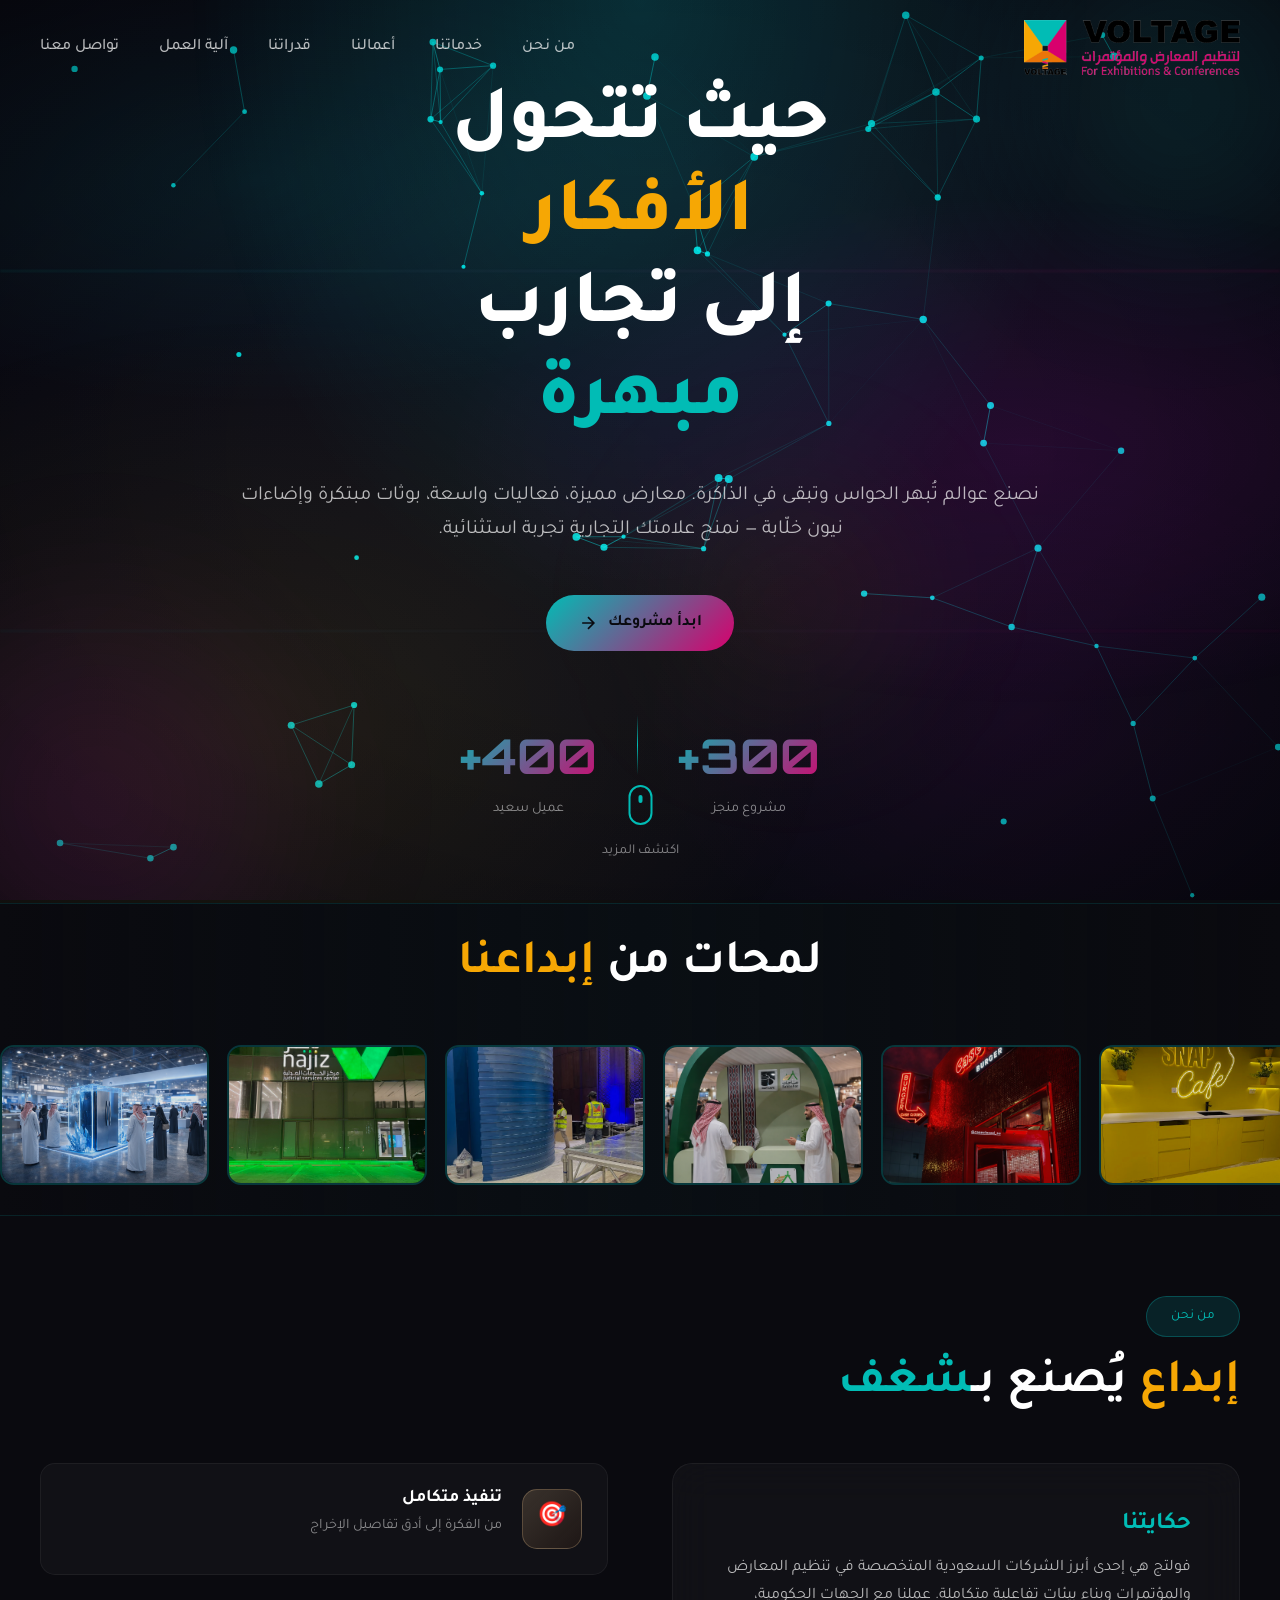
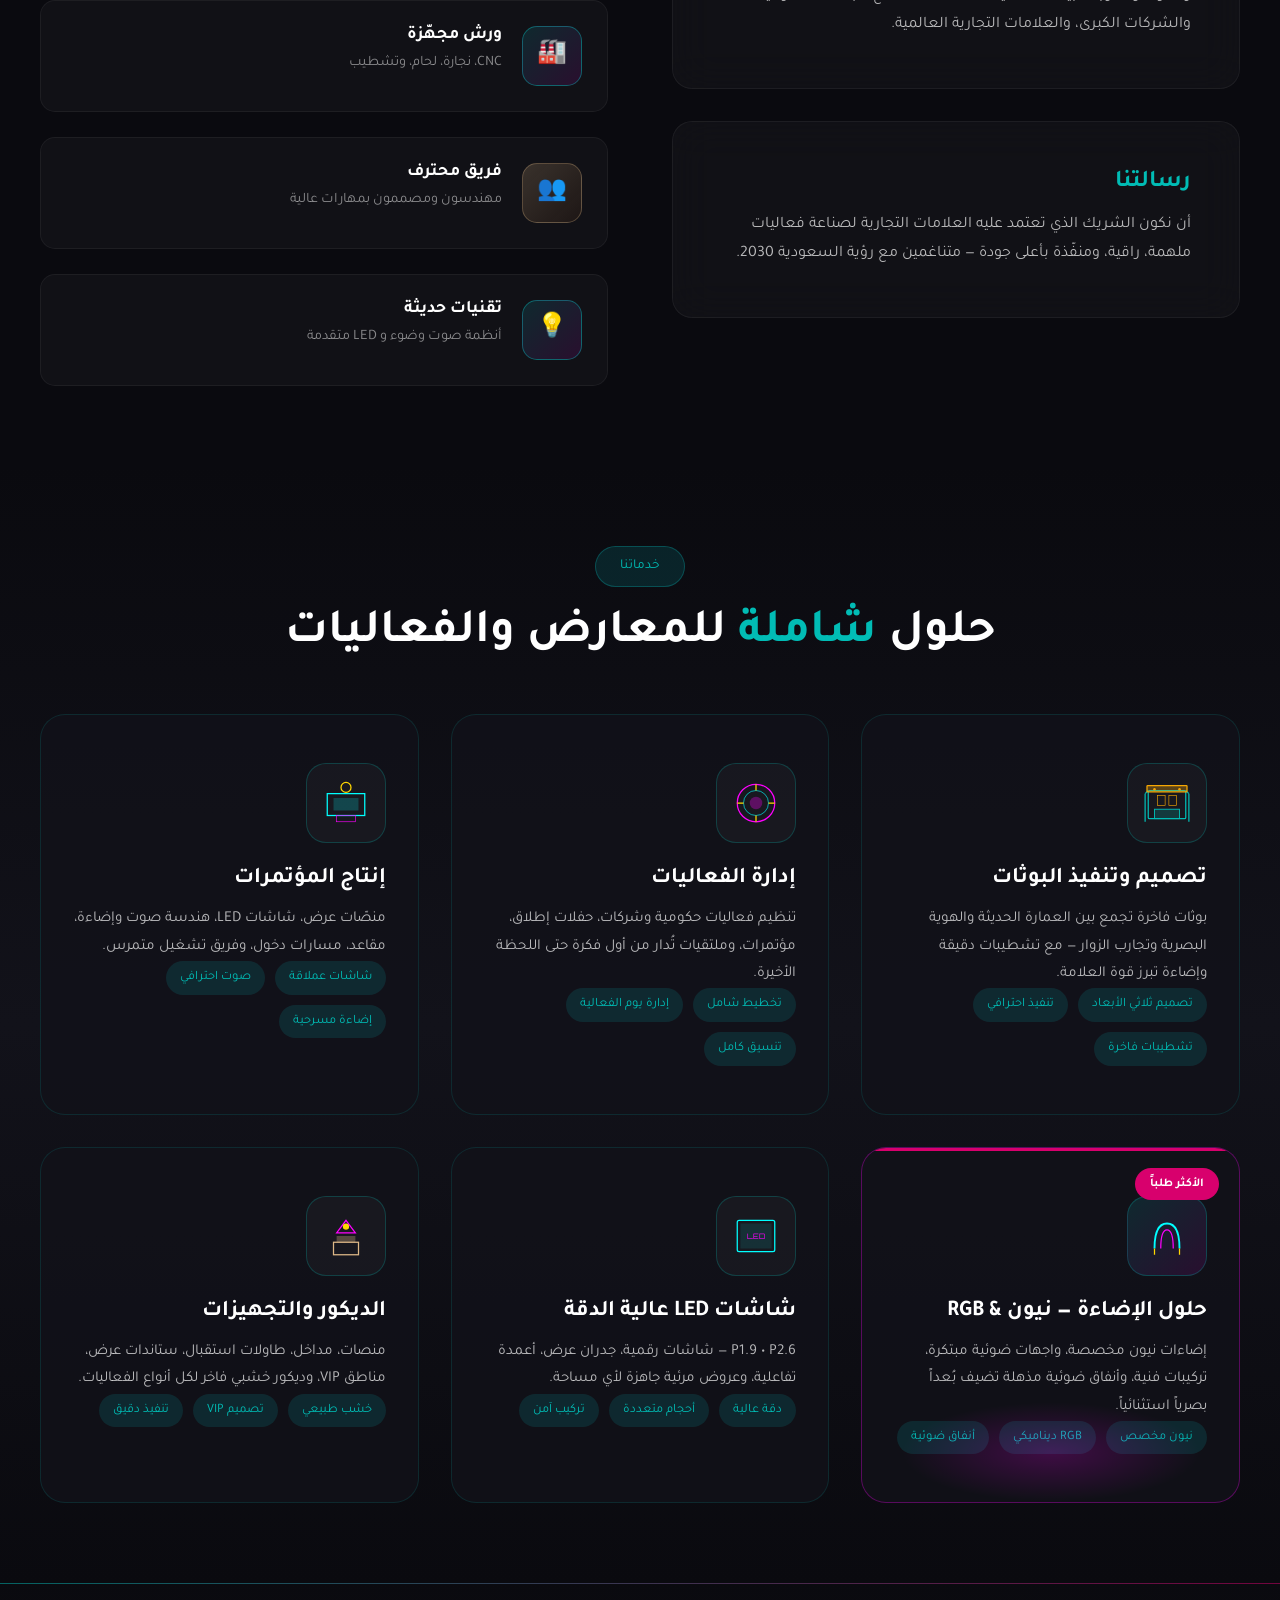
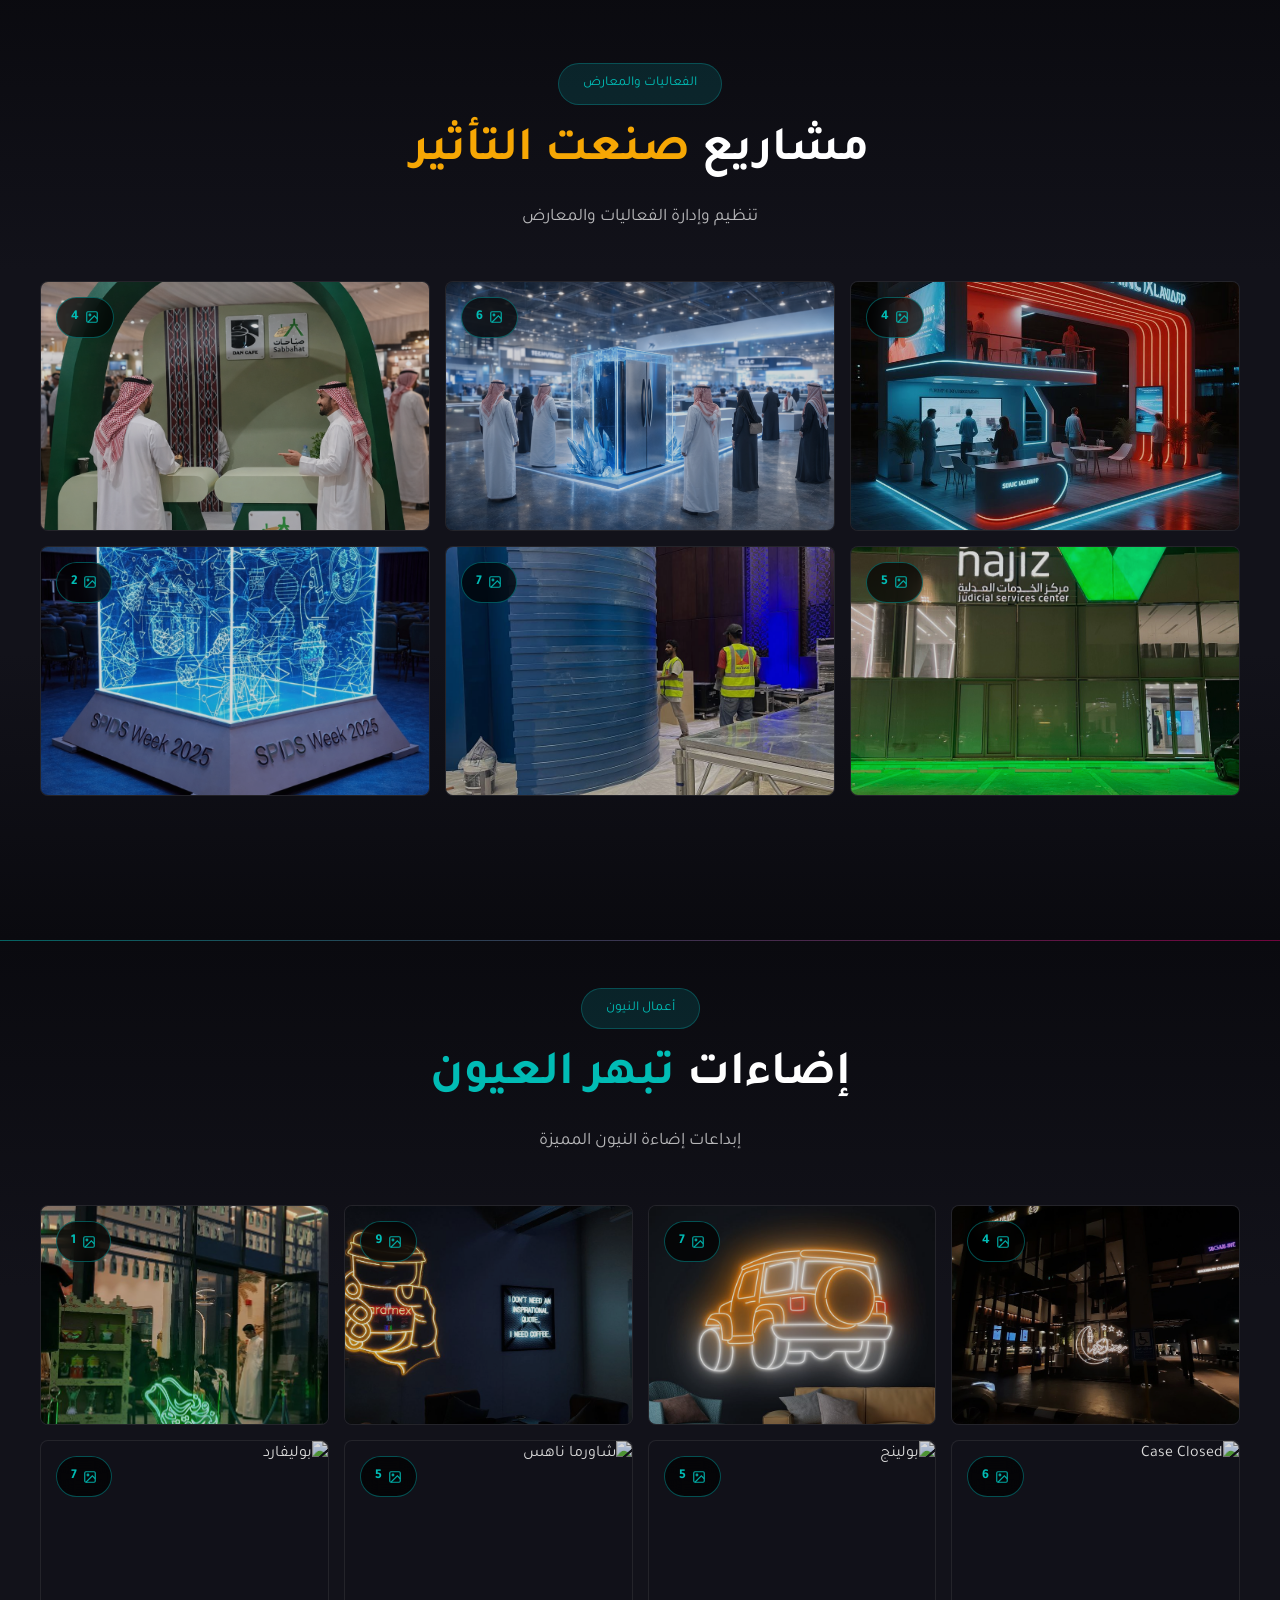
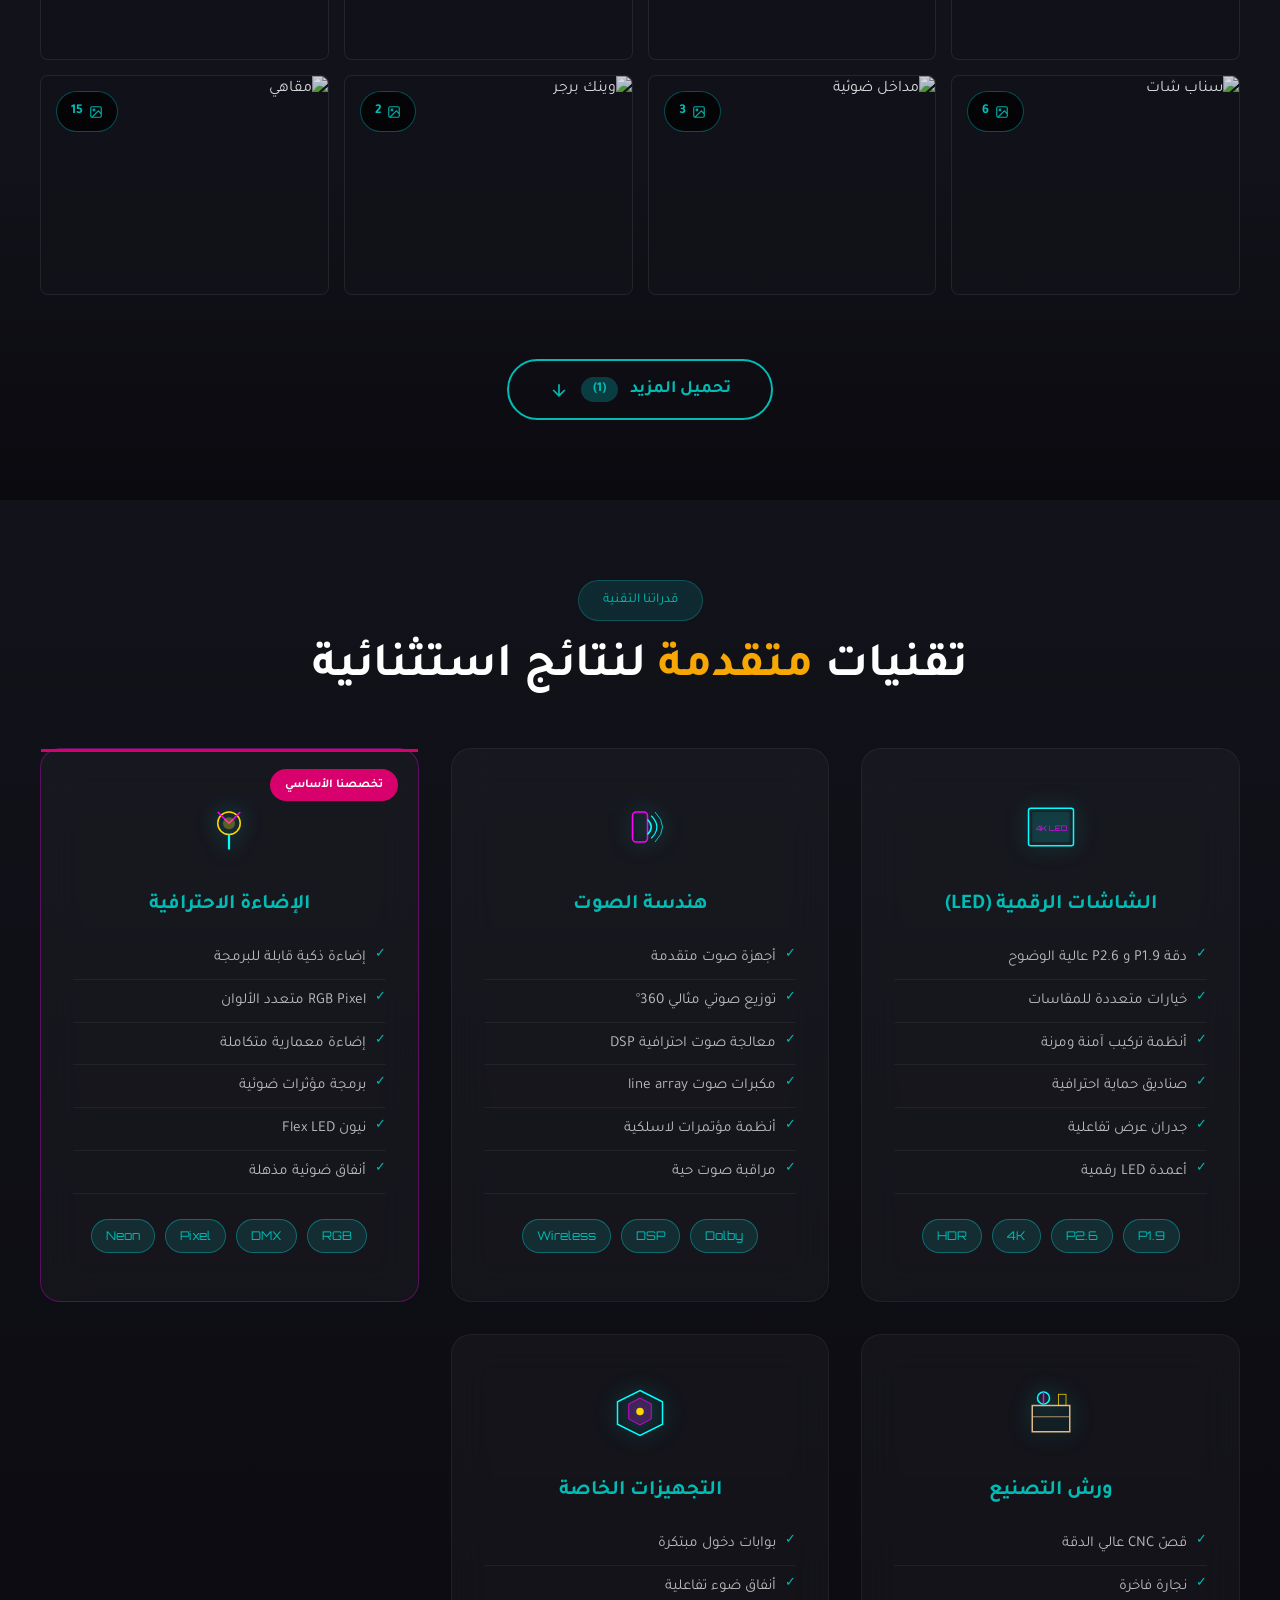
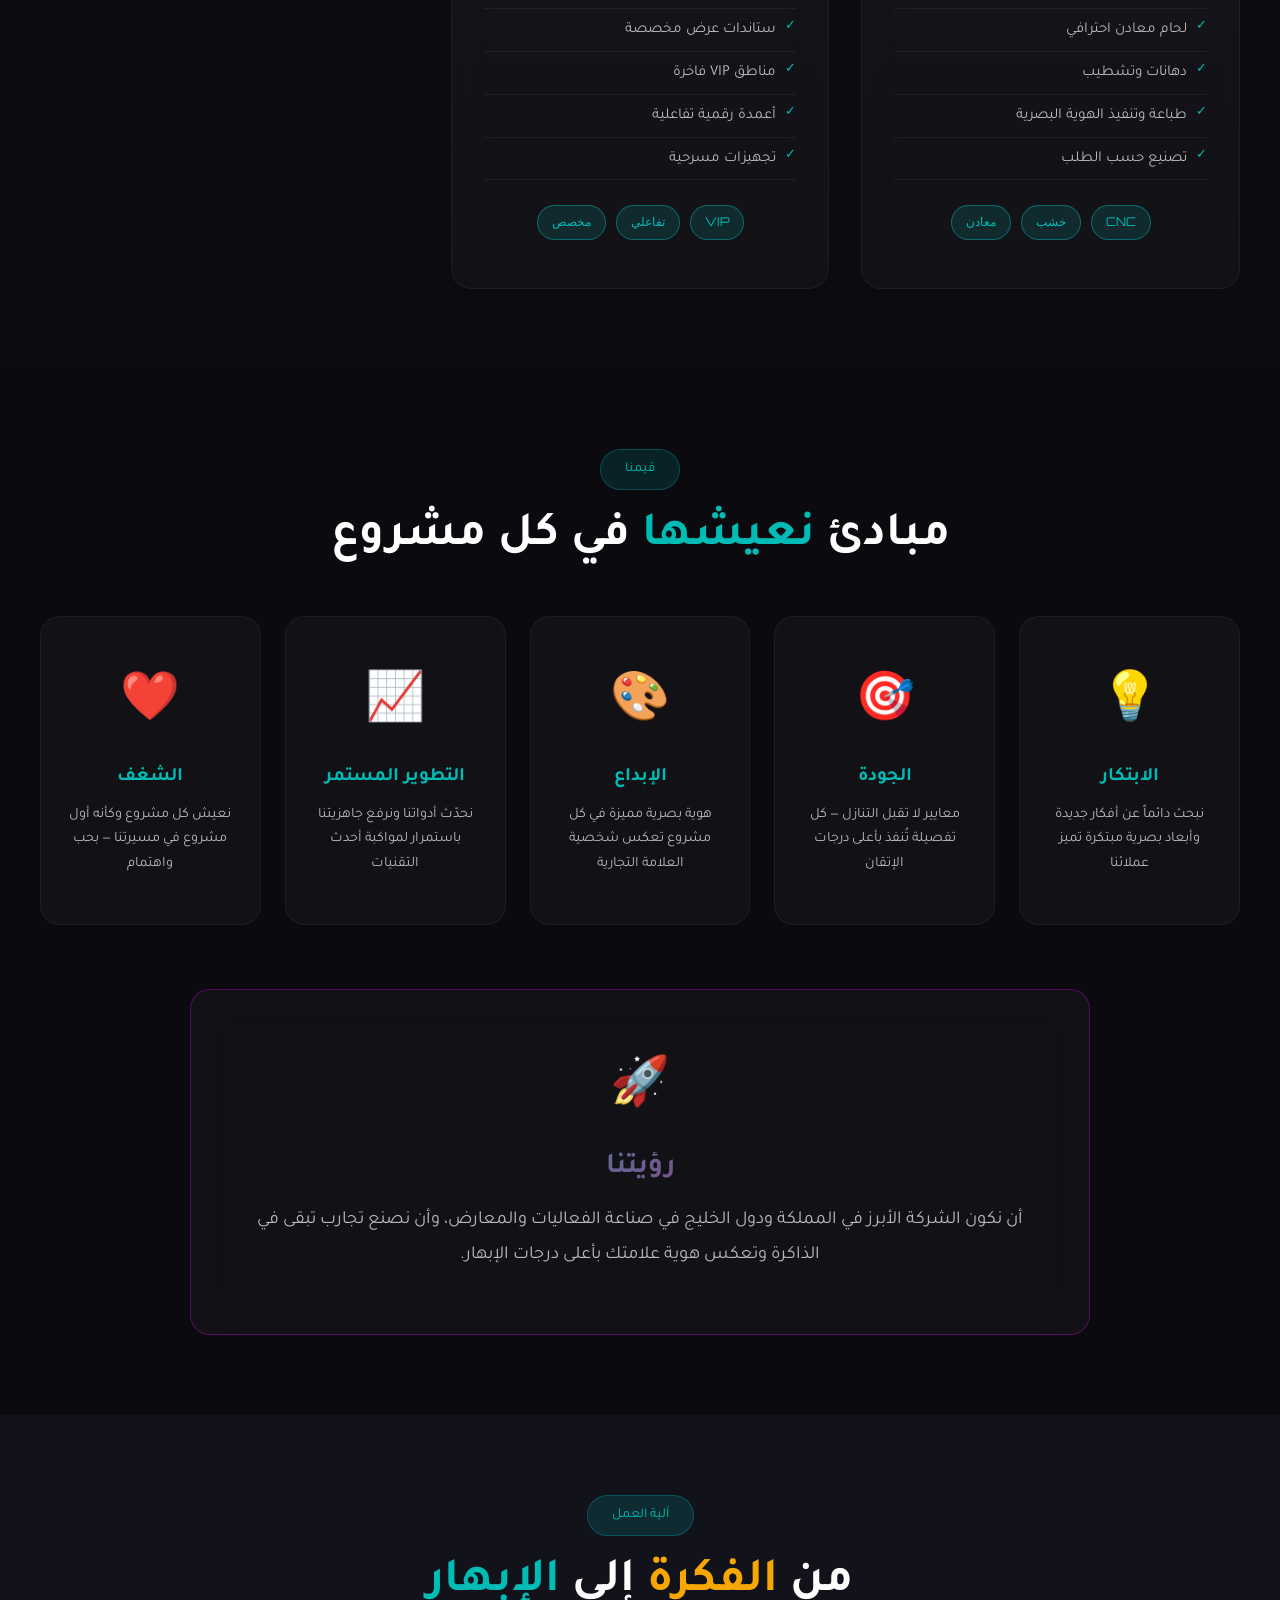
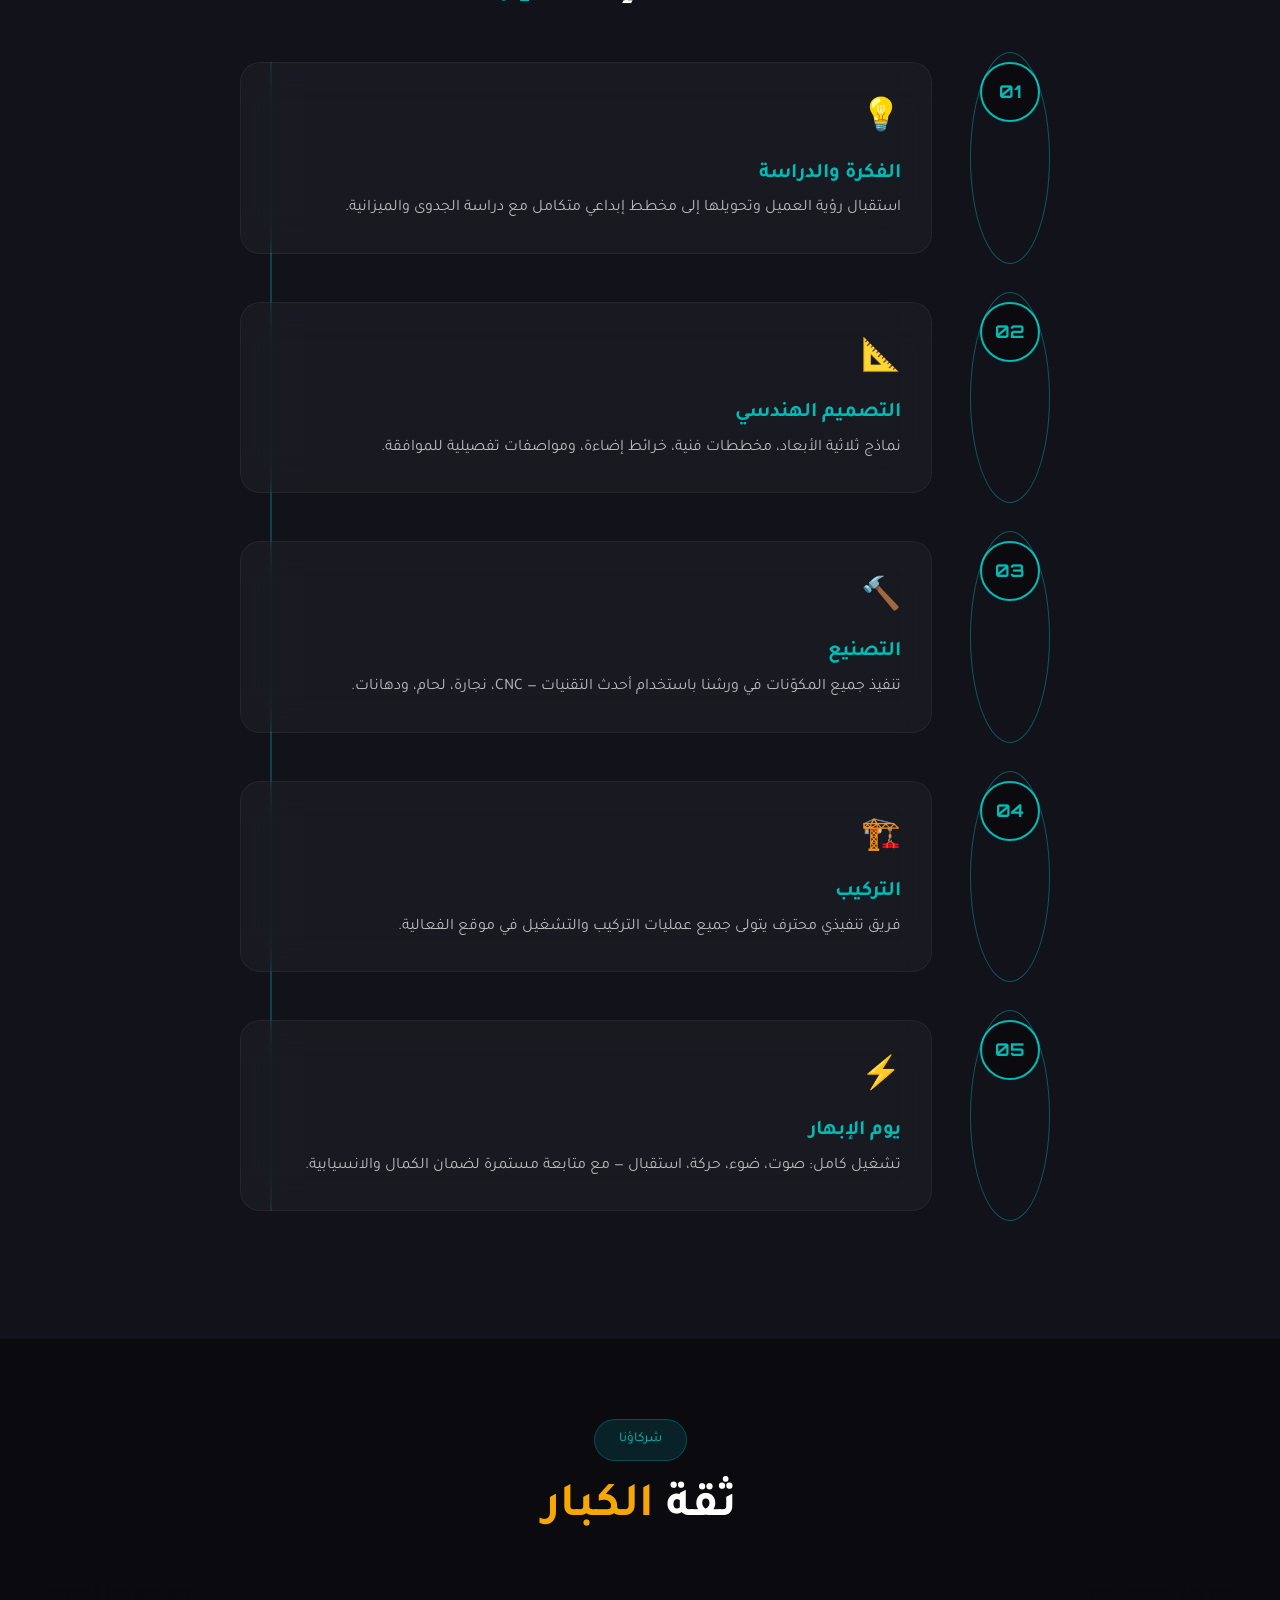
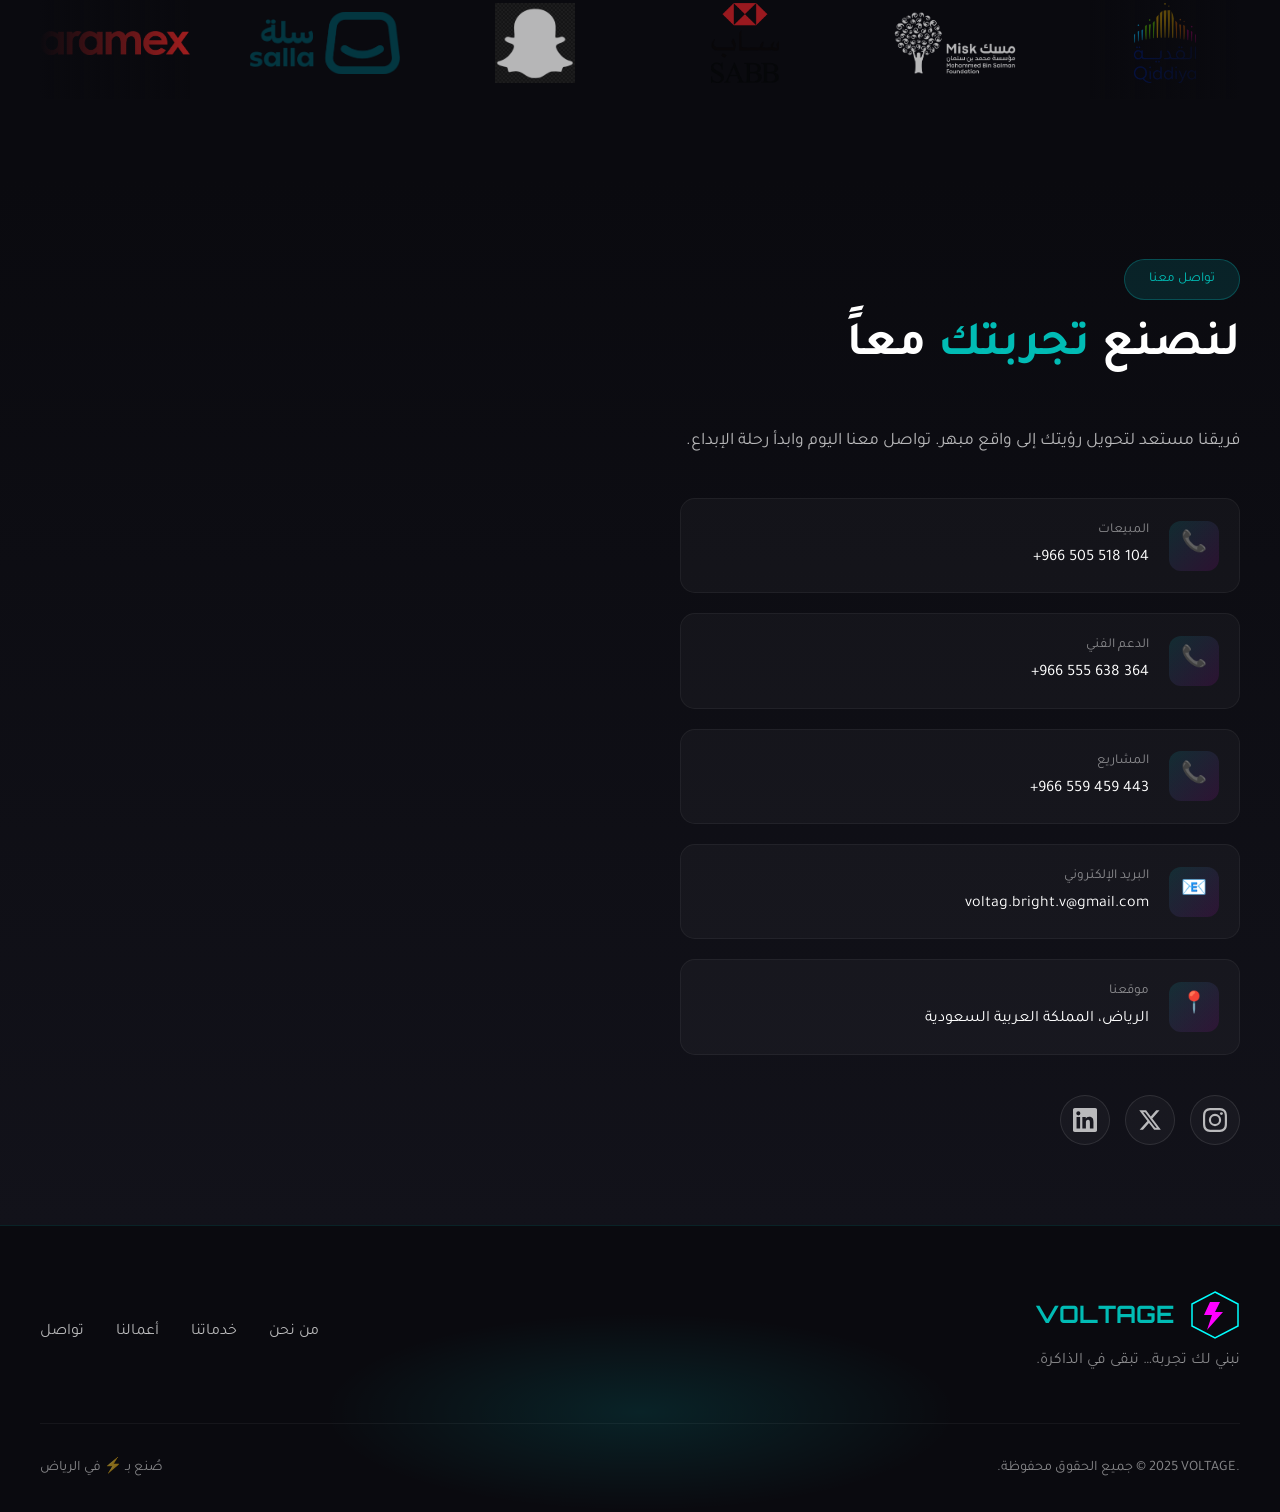
==== commit 207ef140: "Add 4 new client logos and remove contact form - Added Cisco, Sela, Roshn, NOUG logos to clients sec" ====
--- a/200.html
+++ b/200.html
@@ -981,6 +981,10 @@
                     <div class="client-logo"><img src="images/clients/sab.png" alt="SAB"></div>
                     <div class="client-logo"><img src="images/clients/misk.png" alt="Misk"></div>
                     <div class="client-logo"><img src="images/clients/neom.png" alt="NEOM"></div>
+                    <div class="client-logo"><img src="images/clients/cisco.png" alt="Cisco"></div>
+                    <div class="client-logo"><img src="images/clients/sela.svg" alt="Sela"></div>
+                    <div class="client-logo"><img src="images/clients/roshn.svg" alt="Roshn"></div>
+                    <div class="client-logo"><img src="images/clients/noug.png" alt="NOUG"></div>
                     <!-- Set 2 (duplicate for seamless -50% loop) -->
                     <div class="client-logo"><img src="images/clients/aramex.png" alt="Aramex"></div>
                     <div class="client-logo"><img src="images/clients/salla.png" alt="Salla"></div>
@@ -988,6 +992,10 @@
                     <div class="client-logo"><img src="images/clients/sab.png" alt="SAB"></div>
                     <div class="client-logo"><img src="images/clients/misk.png" alt="Misk"></div>
                     <div class="client-logo"><img src="images/clients/neom.png" alt="NEOM"></div>
+                    <div class="client-logo"><img src="images/clients/cisco.png" alt="Cisco"></div>
+                    <div class="client-logo"><img src="images/clients/sela.svg" alt="Sela"></div>
+                    <div class="client-logo"><img src="images/clients/roshn.svg" alt="Roshn"></div>
+                    <div class="client-logo"><img src="images/clients/noug.png" alt="NOUG"></div>
                 </div>
             </div>
         </div>
@@ -1069,49 +1077,6 @@
                     </div>
                 </div>
 
-                <div class="contact-form-wrapper">
-                    <form class="contact-form glass-card" id="contactForm">
-                        <div class="form-group">
-                            <input type="text" id="name" name="name" required placeholder=" ">
-                            <label for="name">الاسم الكامل</label>
-                            <div class="input-line"></div>
-                        </div>
-                        <div class="form-group">
-                            <input type="email" id="email" name="email" required placeholder=" ">
-                            <label for="email">البريد الإلكتروني</label>
-                            <div class="input-line"></div>
-                        </div>
-                        <div class="form-group">
-                            <input type="tel" id="phone" name="phone" placeholder=" ">
-                            <label for="phone">رقم الجوال</label>
-                            <div class="input-line"></div>
-                        </div>
-                        <div class="form-group">
-                            <select id="service" name="service" required>
-                                <option value="">اختر الخدمة</option>
-                                <option value="booth">تصميم بوث</option>
-                                <option value="event">إدارة فعالية</option>
-                                <option value="neon">إضاءة نيون</option>
-                                <option value="led">شاشات LED</option>
-                                <option value="conference">إنتاج مؤتمر</option>
-                                <option value="other">أخرى</option>
-                            </select>
-                            <div class="input-line"></div>
-                        </div>
-                        <div class="form-group full">
-                            <textarea id="message" name="message" rows="4" required placeholder=" "></textarea>
-                            <label for="message">تفاصيل المشروع</label>
-                            <div class="input-line"></div>
-                        </div>
-                        <button type="submit" class="btn btn-primary btn-submit">
-                            <span>أرسل طلبك</span>
-                            <svg width="24" height="24" viewBox="0 0 24 24" fill="none" stroke="currentColor"
-                                stroke-width="2">
-                                <path d="M22 2L11 13M22 2l-7 20-4-9-9-4 20-7z" />
-                            </svg>
-                        </button>
-                    </form>
-                </div>
             </div>
         </div>
     </section>
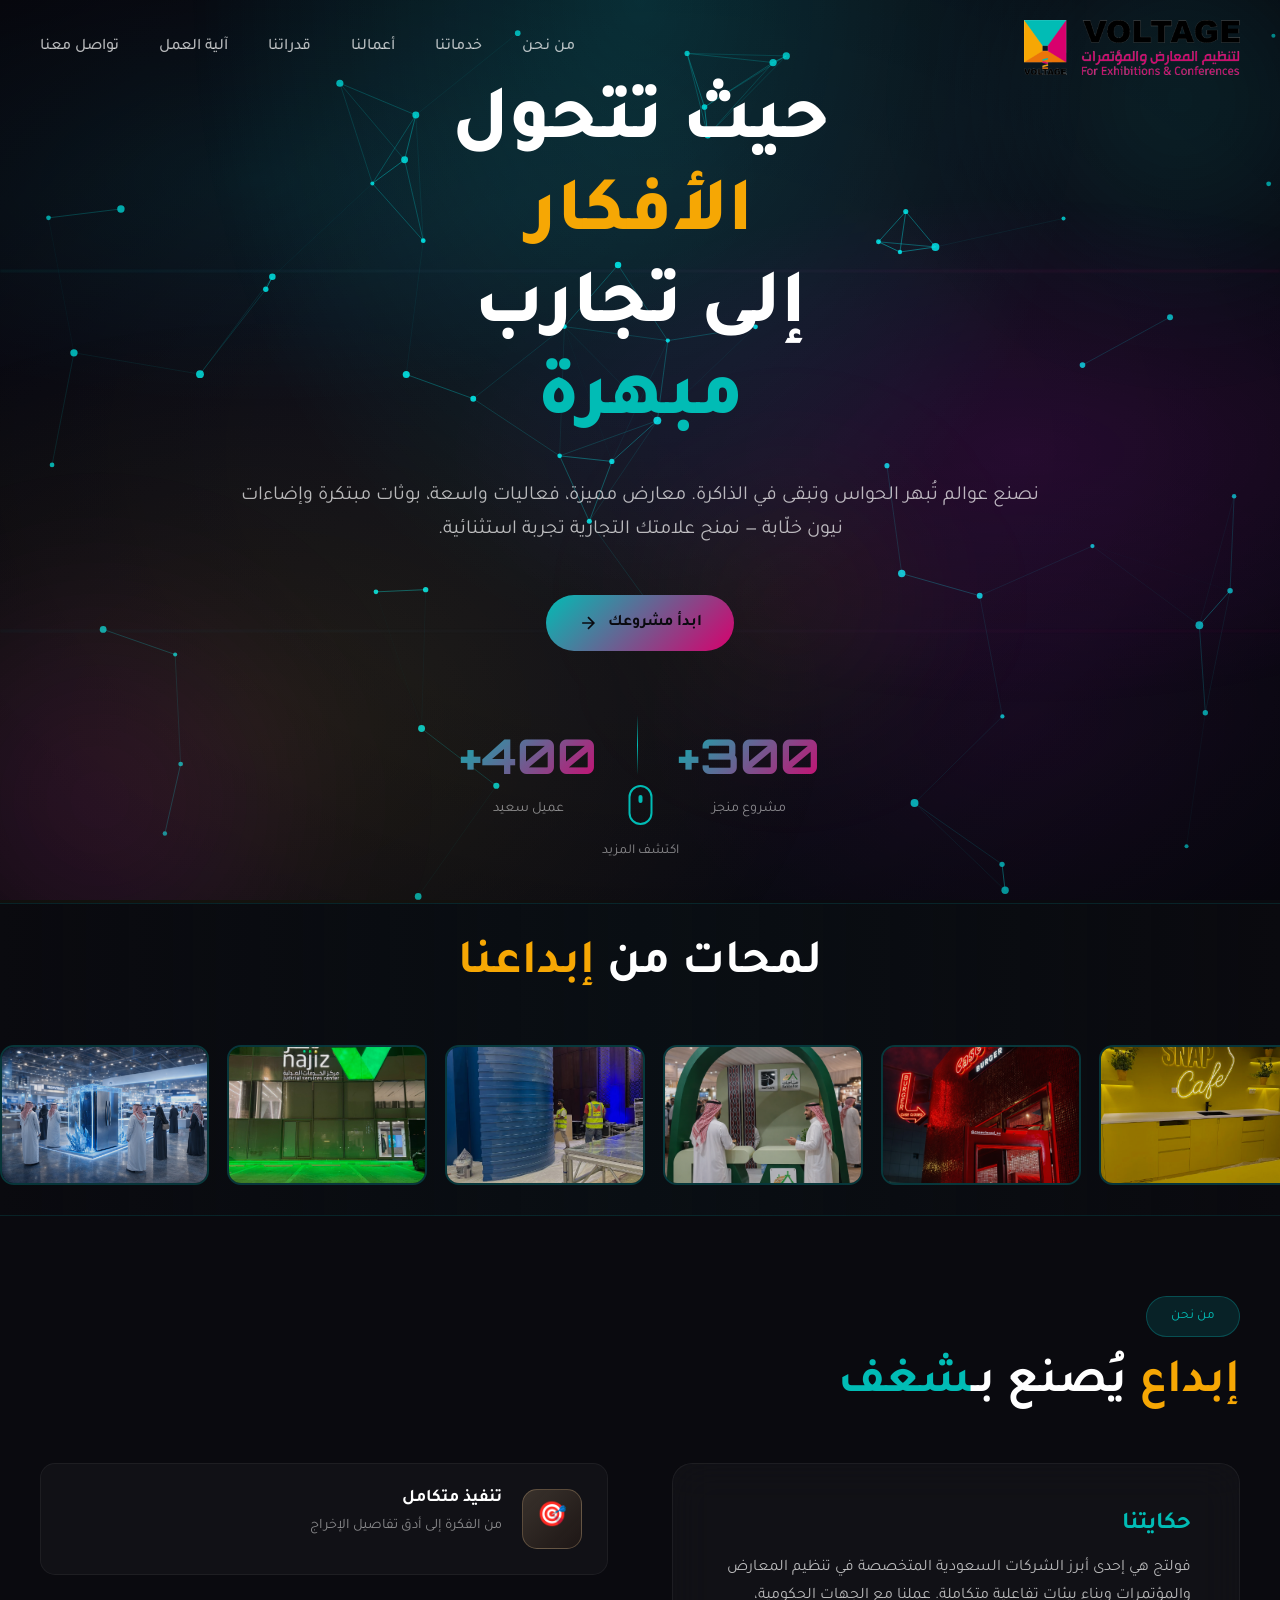
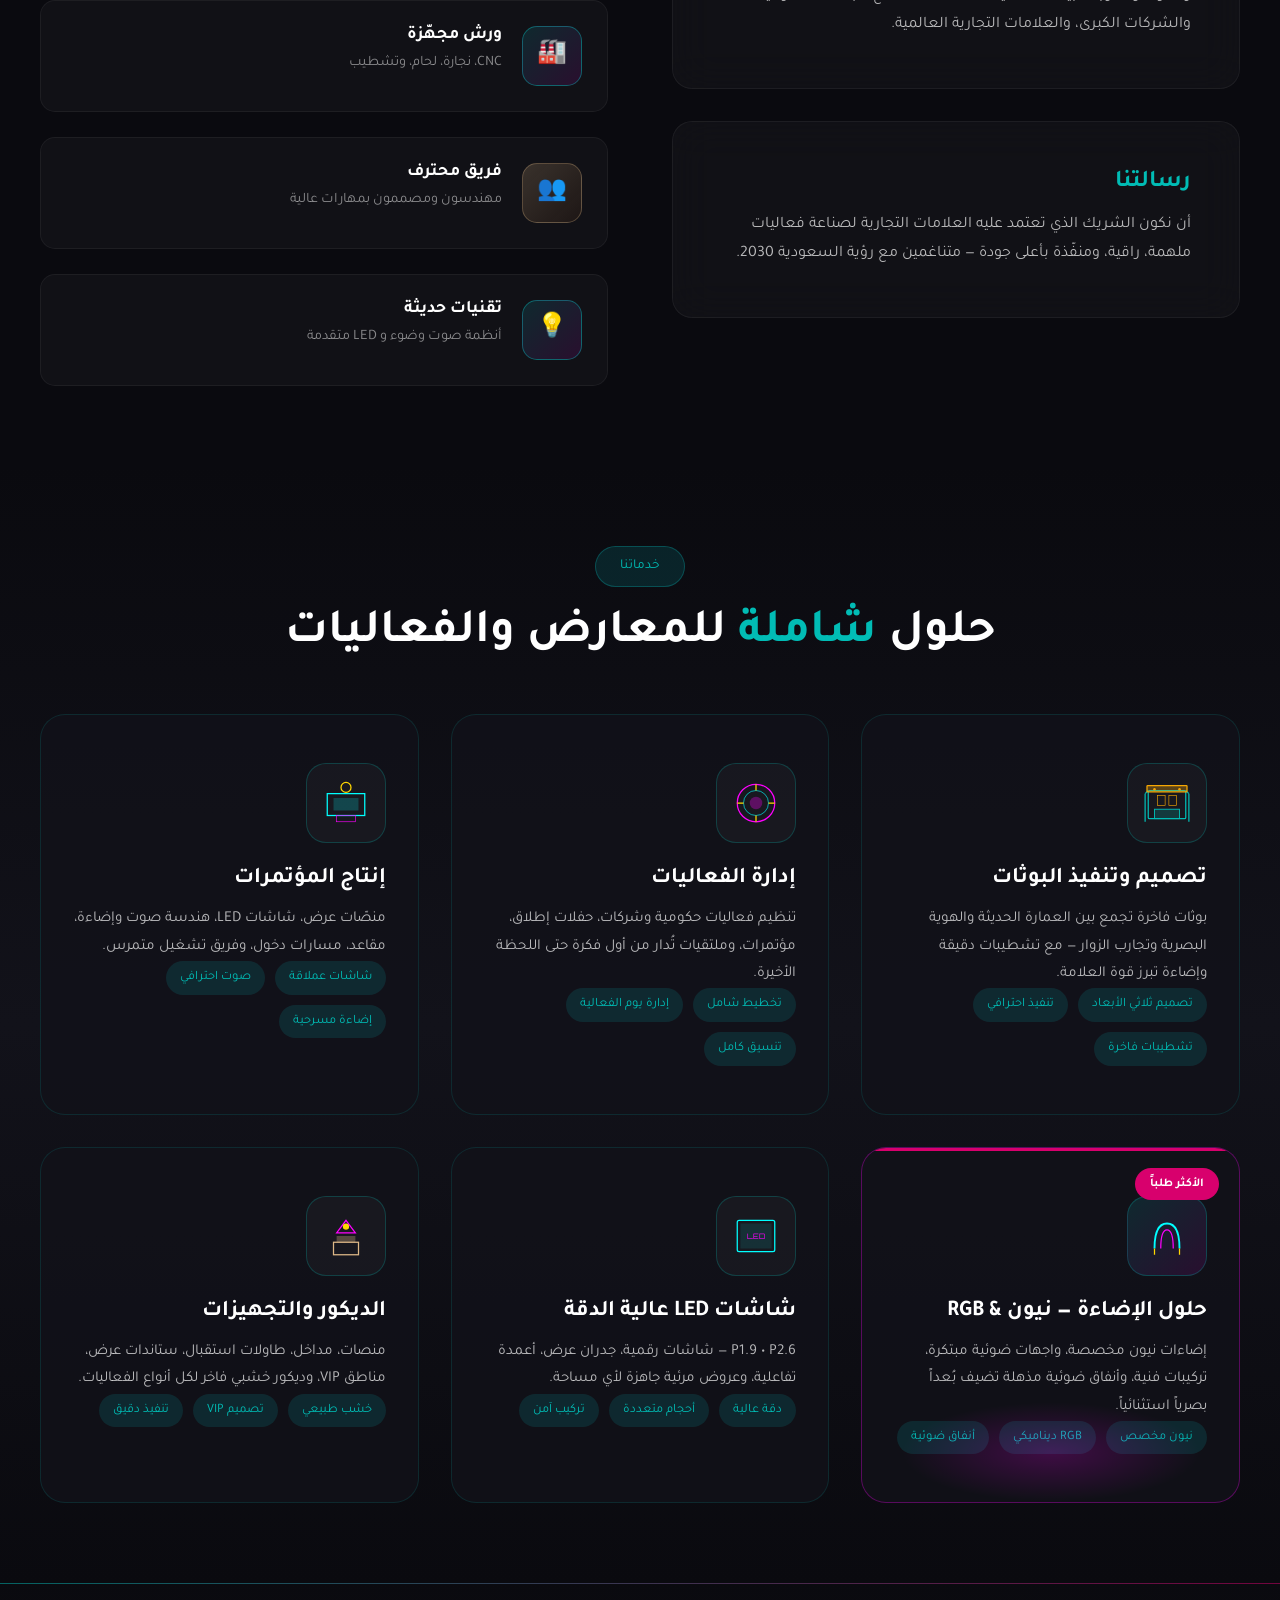
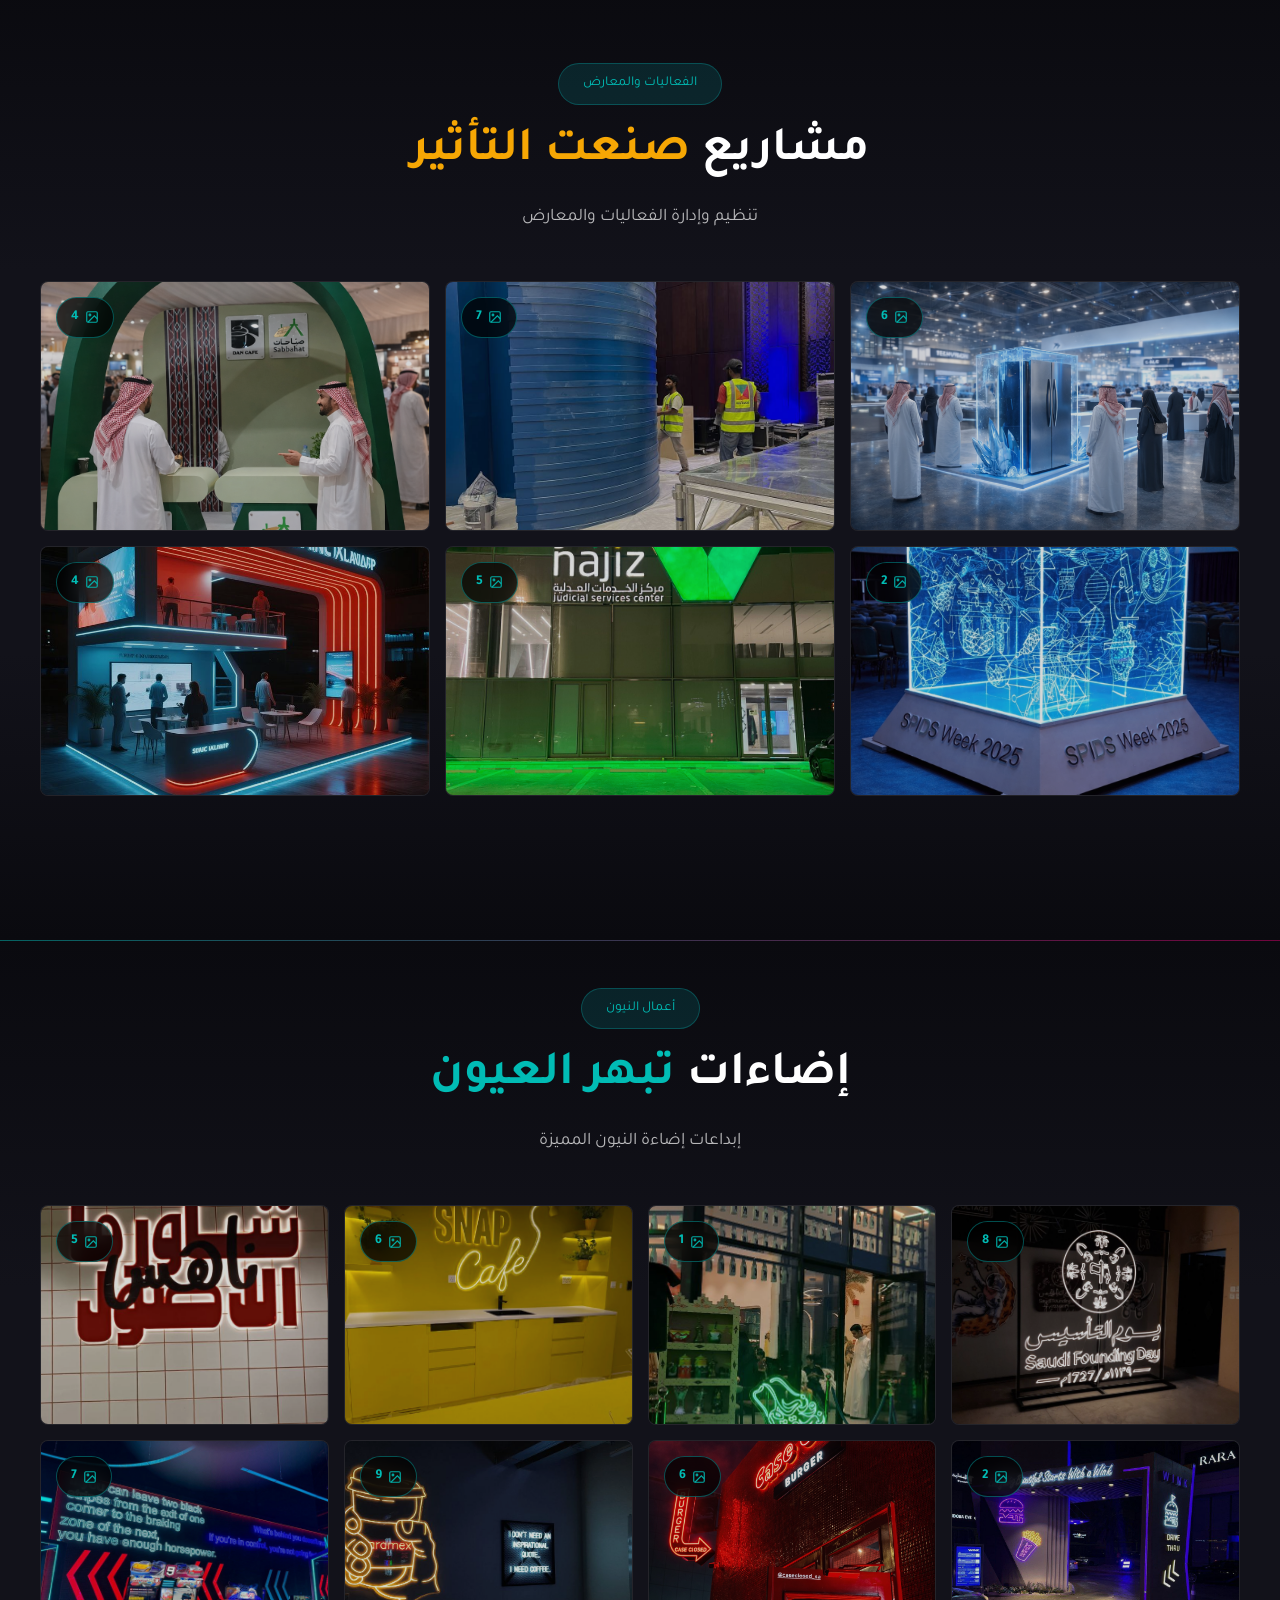
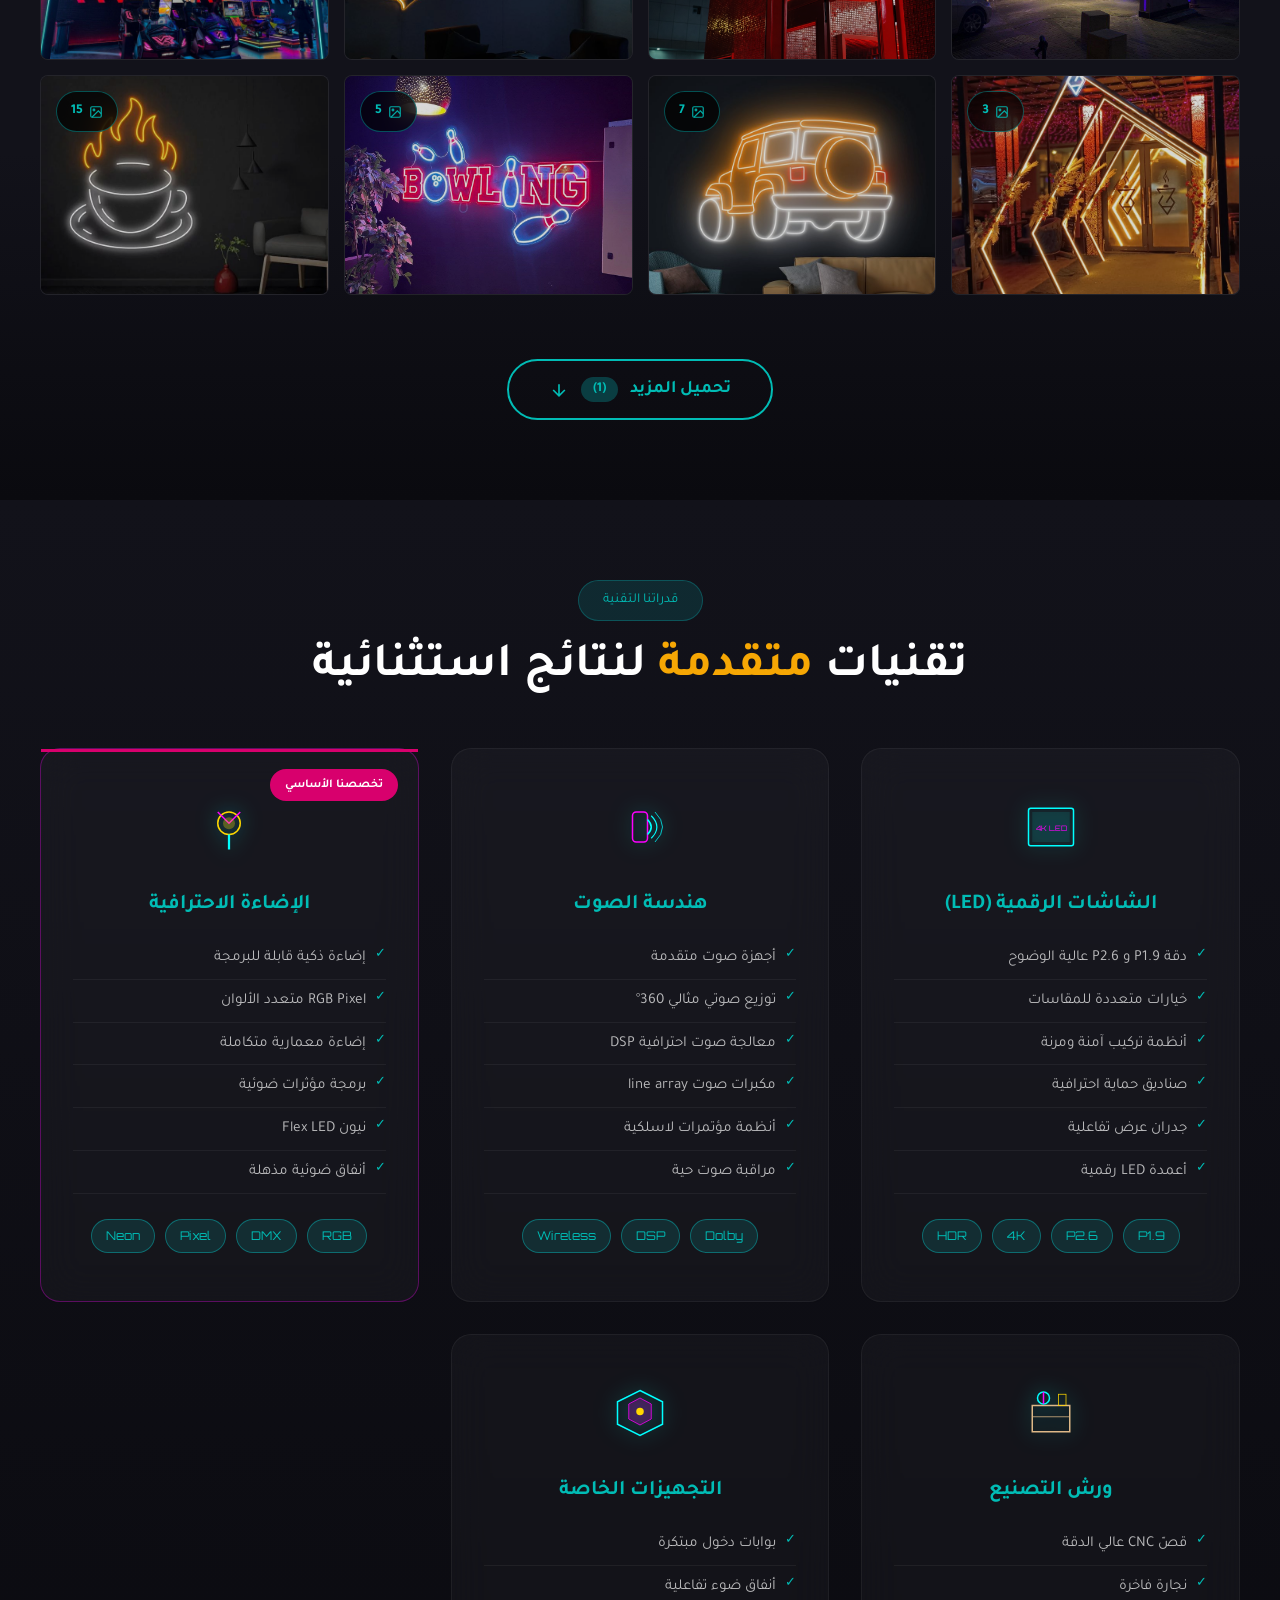
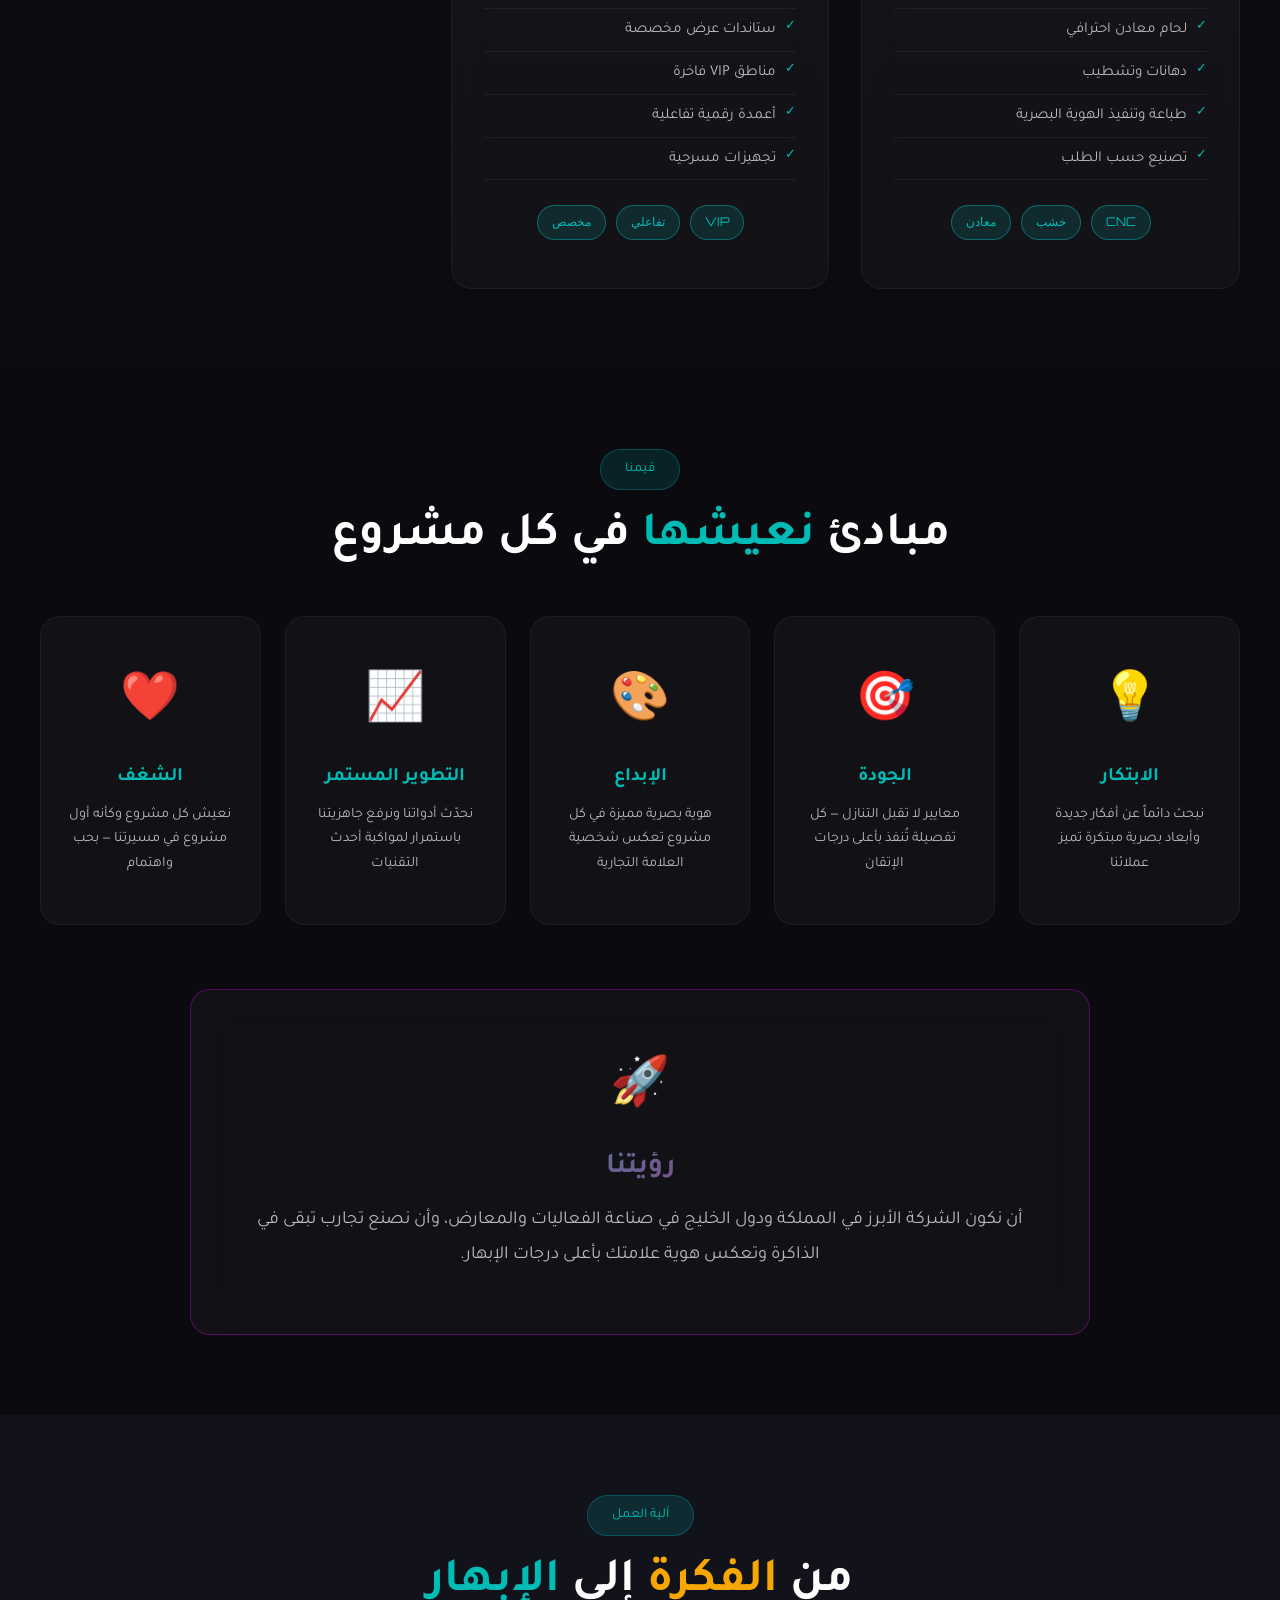
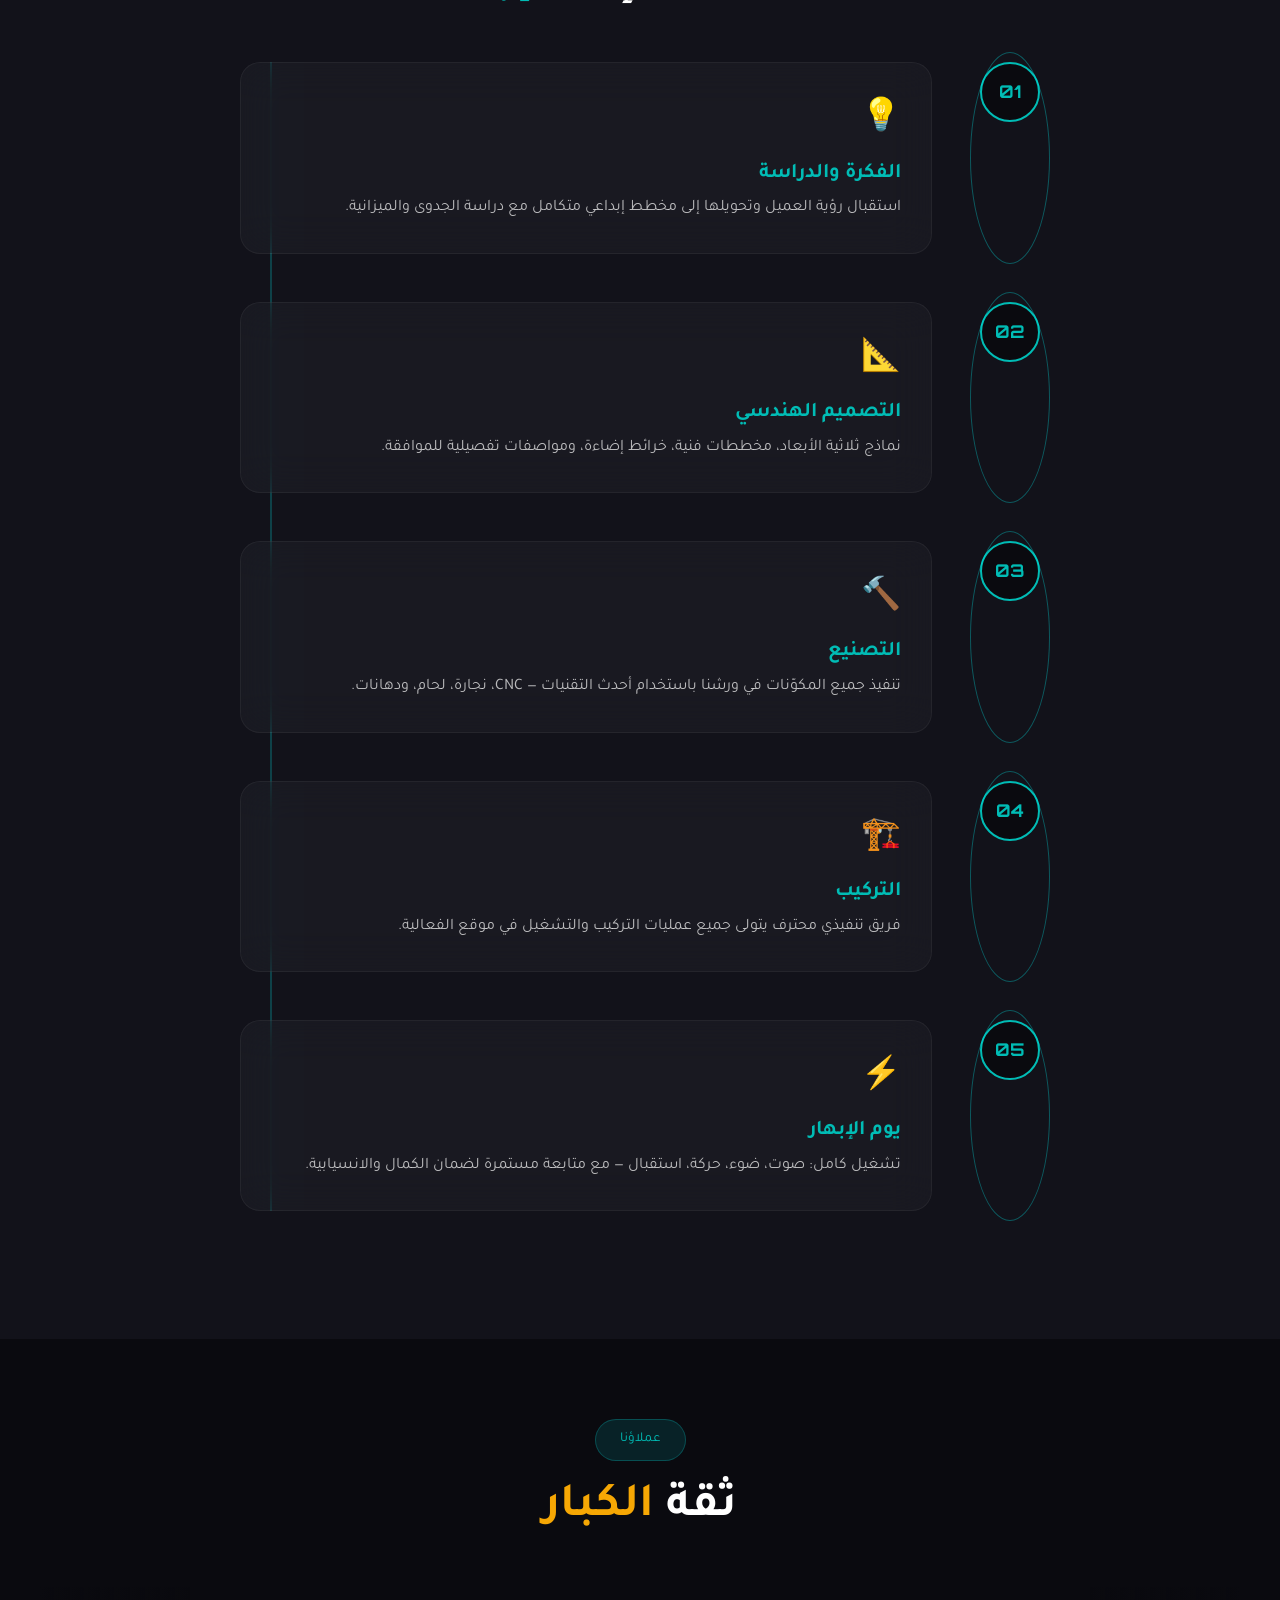
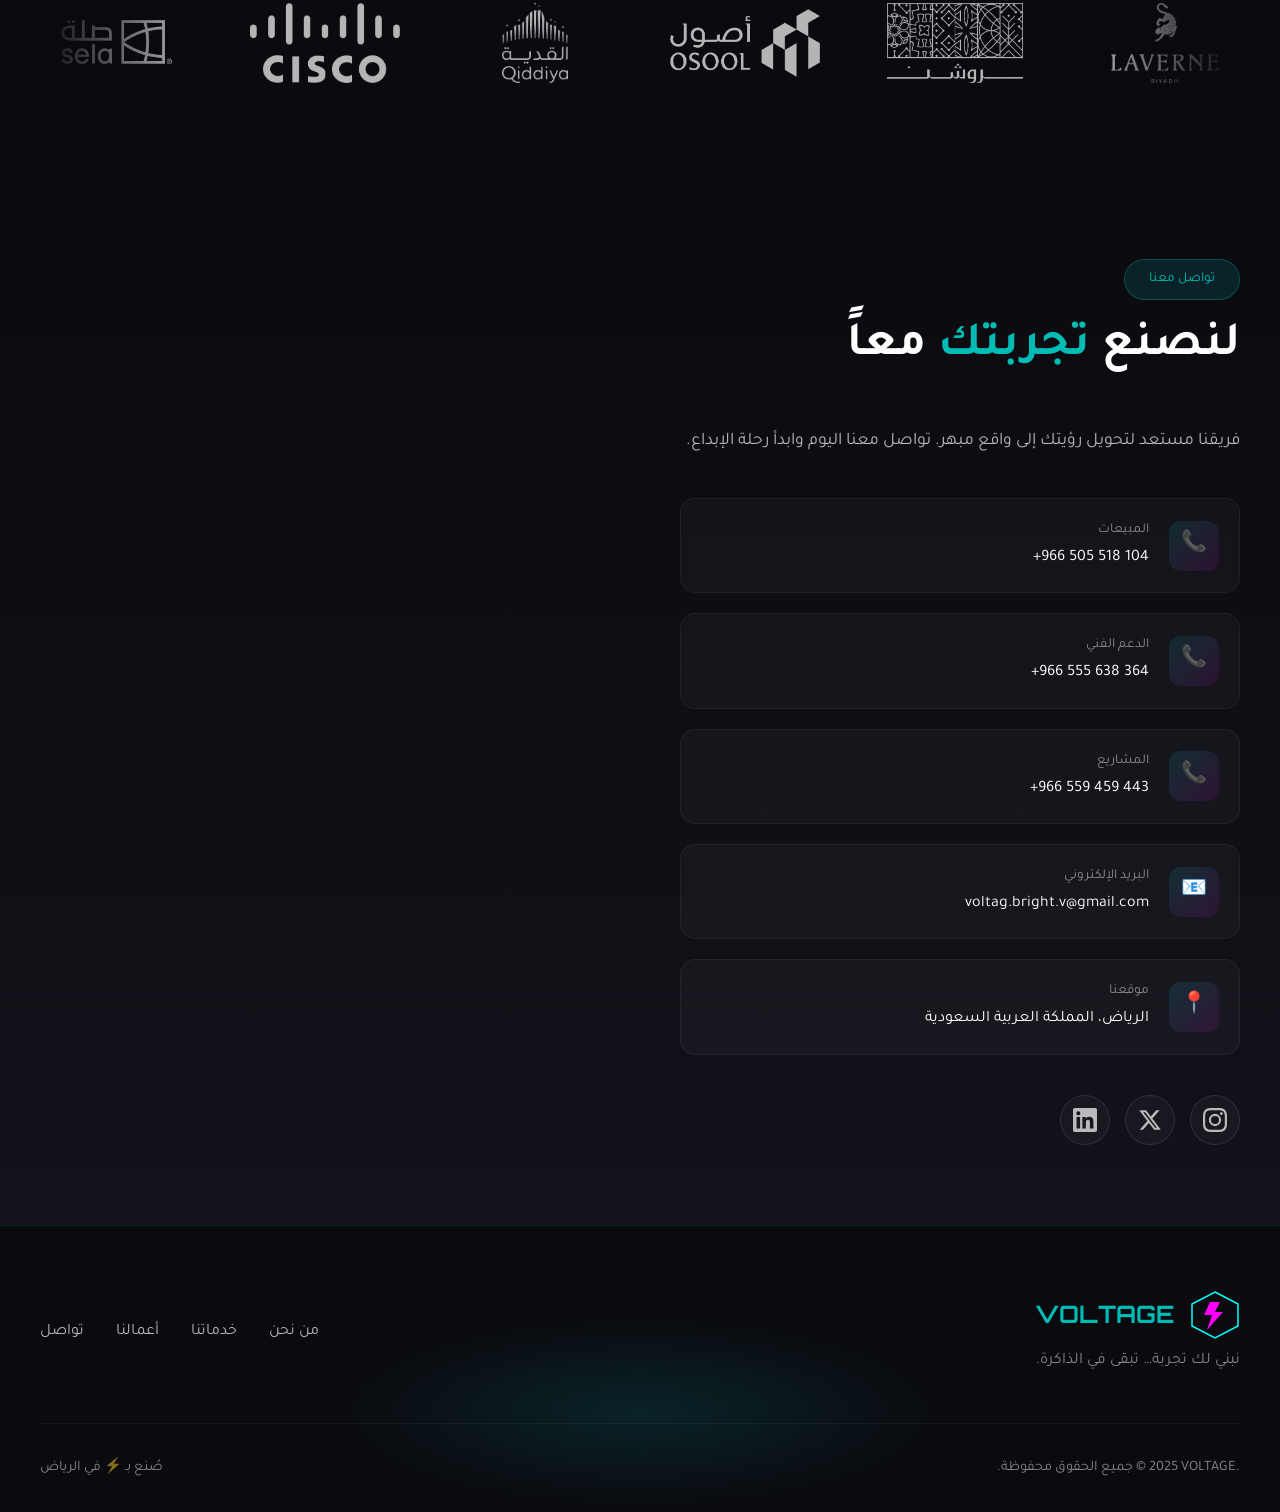
==== commit 0e0e644c: "Update customer logos and company logo - Replace 10 old client logos with 14 new customer logos - Up" ====
--- a/200.html
+++ b/200.html
@@ -964,38 +964,46 @@
         </div>
     </section>
 
-    <!-- Clients Section -->
+    <!-- Customers Section -->
     <section class="clients">
         <div class="container">
             <div class="section-header center">
-                <span class="section-tag"><span class="ar-text">شركاؤنا</span><span class="en-text">Our Partners</span></span>
+                <span class="section-tag"><span class="ar-text">عملاؤنا</span><span class="en-text">Our Customers</span></span>
                 <h2 class="section-title"><span class="ar-text">ثقة <span class="gradient-text">الكبار</span></span><span class="en-text">Trusted by <span class="gradient-text">Industry Leaders</span></span></h2>
             </div>
 
             <div class="clients-marquee">
                 <div class="marquee-track">
                     <!-- Set 1 -->
-                    <div class="client-logo"><img src="images/clients/aramex.png" alt="Aramex"></div>
-                    <div class="client-logo"><img src="images/clients/salla.png" alt="Salla"></div>
-                    <div class="client-logo"><img src="images/clients/snapchat.png" alt="Snapchat"></div>
-                    <div class="client-logo"><img src="images/clients/sab.png" alt="SAB"></div>
-                    <div class="client-logo"><img src="images/clients/misk.png" alt="Misk"></div>
-                    <div class="client-logo"><img src="images/clients/neom.png" alt="NEOM"></div>
-                    <div class="client-logo"><img src="images/clients/cisco.png" alt="Cisco"></div>
-                    <div class="client-logo"><img src="images/clients/sela.svg" alt="Sela"></div>
-                    <div class="client-logo"><img src="images/clients/roshn.svg" alt="Roshn"></div>
-                    <div class="client-logo"><img src="images/clients/noug.png" alt="NOUG"></div>
+                    <div class="client-logo"><img src="images/clients/1.png" alt="Customer 1"></div>
+                    <div class="client-logo"><img src="images/clients/2.png" alt="Customer 2"></div>
+                    <div class="client-logo"><img src="images/clients/3.png" alt="Customer 3"></div>
+                    <div class="client-logo"><img src="images/clients/4.png" alt="Customer 4"></div>
+                    <div class="client-logo"><img src="images/clients/5.png" alt="Customer 5"></div>
+                    <div class="client-logo"><img src="images/clients/6.png" alt="Customer 6"></div>
+                    <div class="client-logo"><img src="images/clients/7.png" alt="Customer 7"></div>
+                    <div class="client-logo"><img src="images/clients/8.png" alt="Customer 8"></div>
+                    <div class="client-logo"><img src="images/clients/9.png" alt="Customer 9"></div>
+                    <div class="client-logo"><img src="images/clients/10.png" alt="Customer 10"></div>
+                    <div class="client-logo"><img src="images/clients/11.png" alt="Customer 11"></div>
+                    <div class="client-logo"><img src="images/clients/12.png" alt="Customer 12"></div>
+                    <div class="client-logo"><img src="images/clients/13.png" alt="Customer 13"></div>
+                    <div class="client-logo"><img src="images/clients/14.png" alt="Customer 14"></div>
                     <!-- Set 2 (duplicate for seamless -50% loop) -->
-                    <div class="client-logo"><img src="images/clients/aramex.png" alt="Aramex"></div>
-                    <div class="client-logo"><img src="images/clients/salla.png" alt="Salla"></div>
-                    <div class="client-logo"><img src="images/clients/snapchat.png" alt="Snapchat"></div>
-                    <div class="client-logo"><img src="images/clients/sab.png" alt="SAB"></div>
-                    <div class="client-logo"><img src="images/clients/misk.png" alt="Misk"></div>
-                    <div class="client-logo"><img src="images/clients/neom.png" alt="NEOM"></div>
-                    <div class="client-logo"><img src="images/clients/cisco.png" alt="Cisco"></div>
-                    <div class="client-logo"><img src="images/clients/sela.svg" alt="Sela"></div>
-                    <div class="client-logo"><img src="images/clients/roshn.svg" alt="Roshn"></div>
-                    <div class="client-logo"><img src="images/clients/noug.png" alt="NOUG"></div>
+                    <div class="client-logo"><img src="images/clients/1.png" alt="Customer 1"></div>
+                    <div class="client-logo"><img src="images/clients/2.png" alt="Customer 2"></div>
+                    <div class="client-logo"><img src="images/clients/3.png" alt="Customer 3"></div>
+                    <div class="client-logo"><img src="images/clients/4.png" alt="Customer 4"></div>
+                    <div class="client-logo"><img src="images/clients/5.png" alt="Customer 5"></div>
+                    <div class="client-logo"><img src="images/clients/6.png" alt="Customer 6"></div>
+                    <div class="client-logo"><img src="images/clients/7.png" alt="Customer 7"></div>
+                    <div class="client-logo"><img src="images/clients/8.png" alt="Customer 8"></div>
+                    <div class="client-logo"><img src="images/clients/9.png" alt="Customer 9"></div>
+                    <div class="client-logo"><img src="images/clients/10.png" alt="Customer 10"></div>
+                    <div class="client-logo"><img src="images/clients/11.png" alt="Customer 11"></div>
+                    <div class="client-logo"><img src="images/clients/12.png" alt="Customer 12"></div>
+                    <div class="client-logo"><img src="images/clients/13.png" alt="Customer 13"></div>
+                    <div class="client-logo"><img src="images/clients/14.png" alt="Customer 14"></div>
                 </div>
             </div>
         </div>
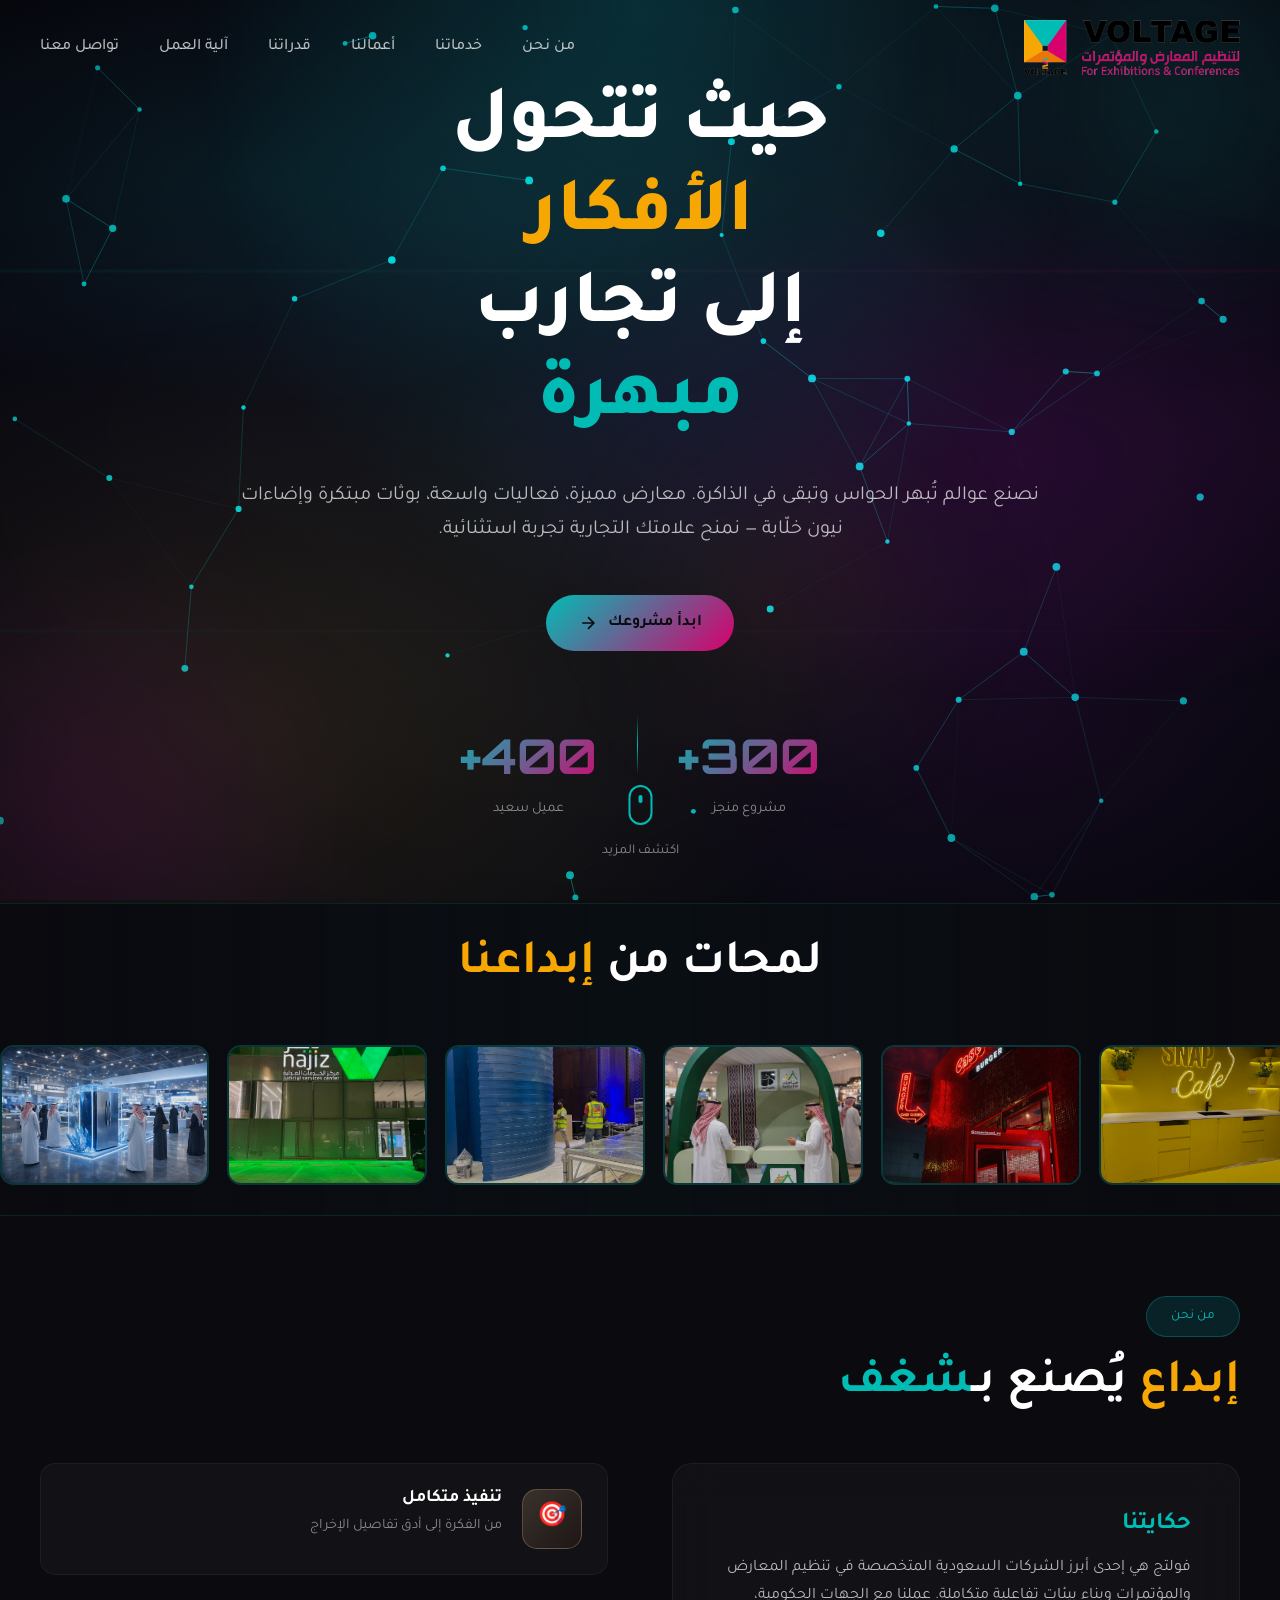
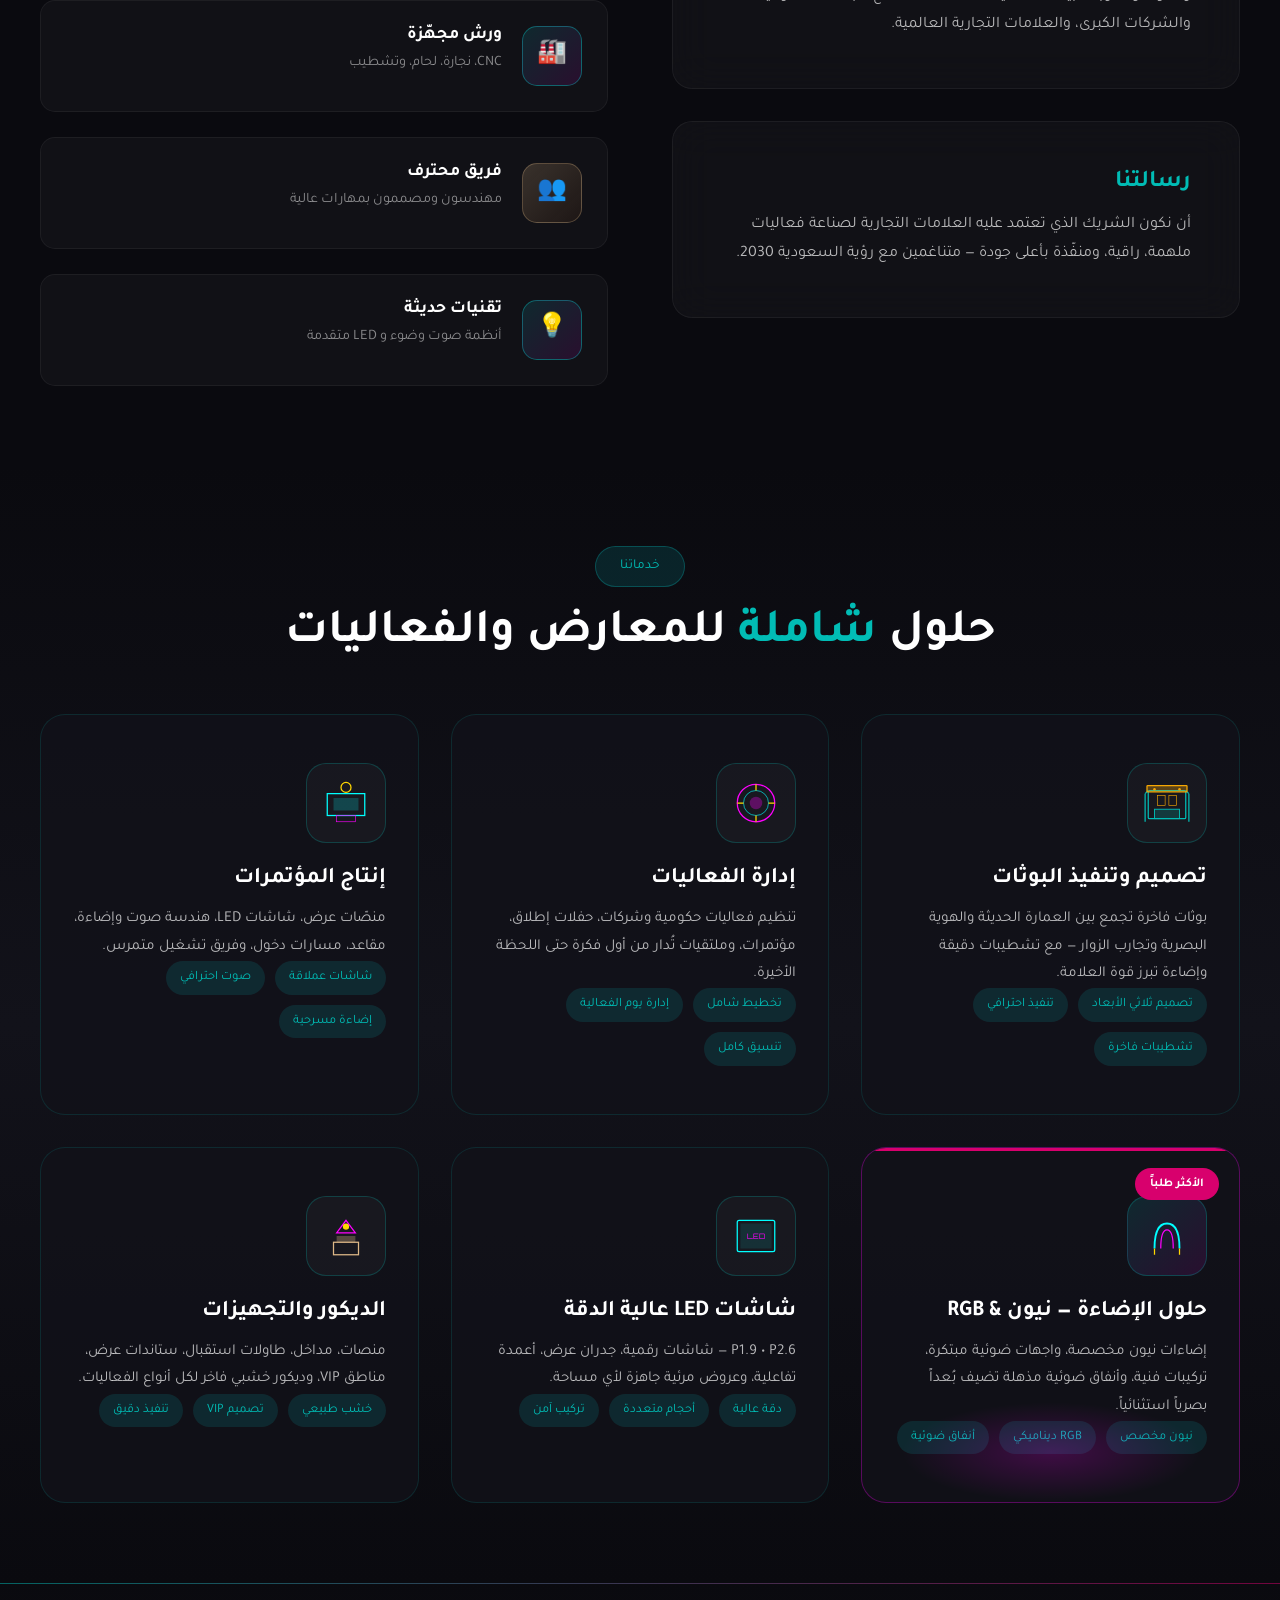
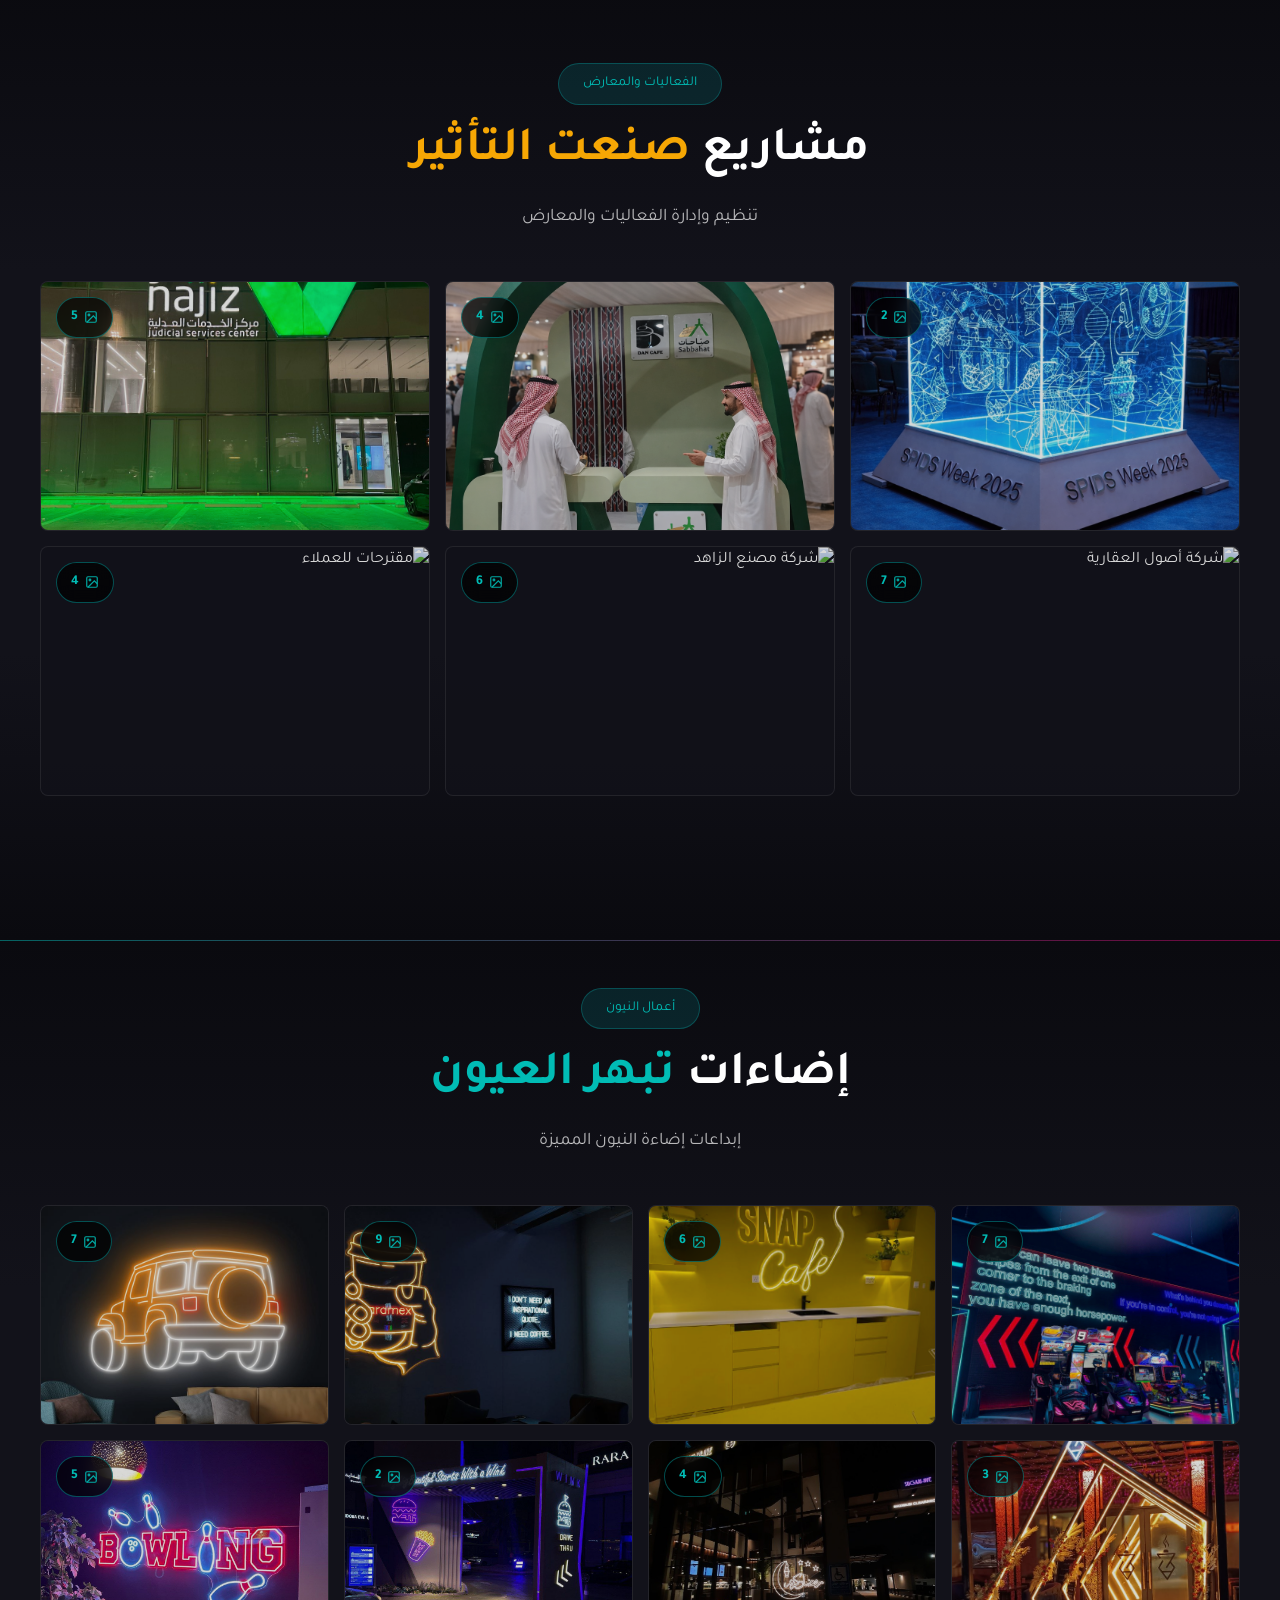
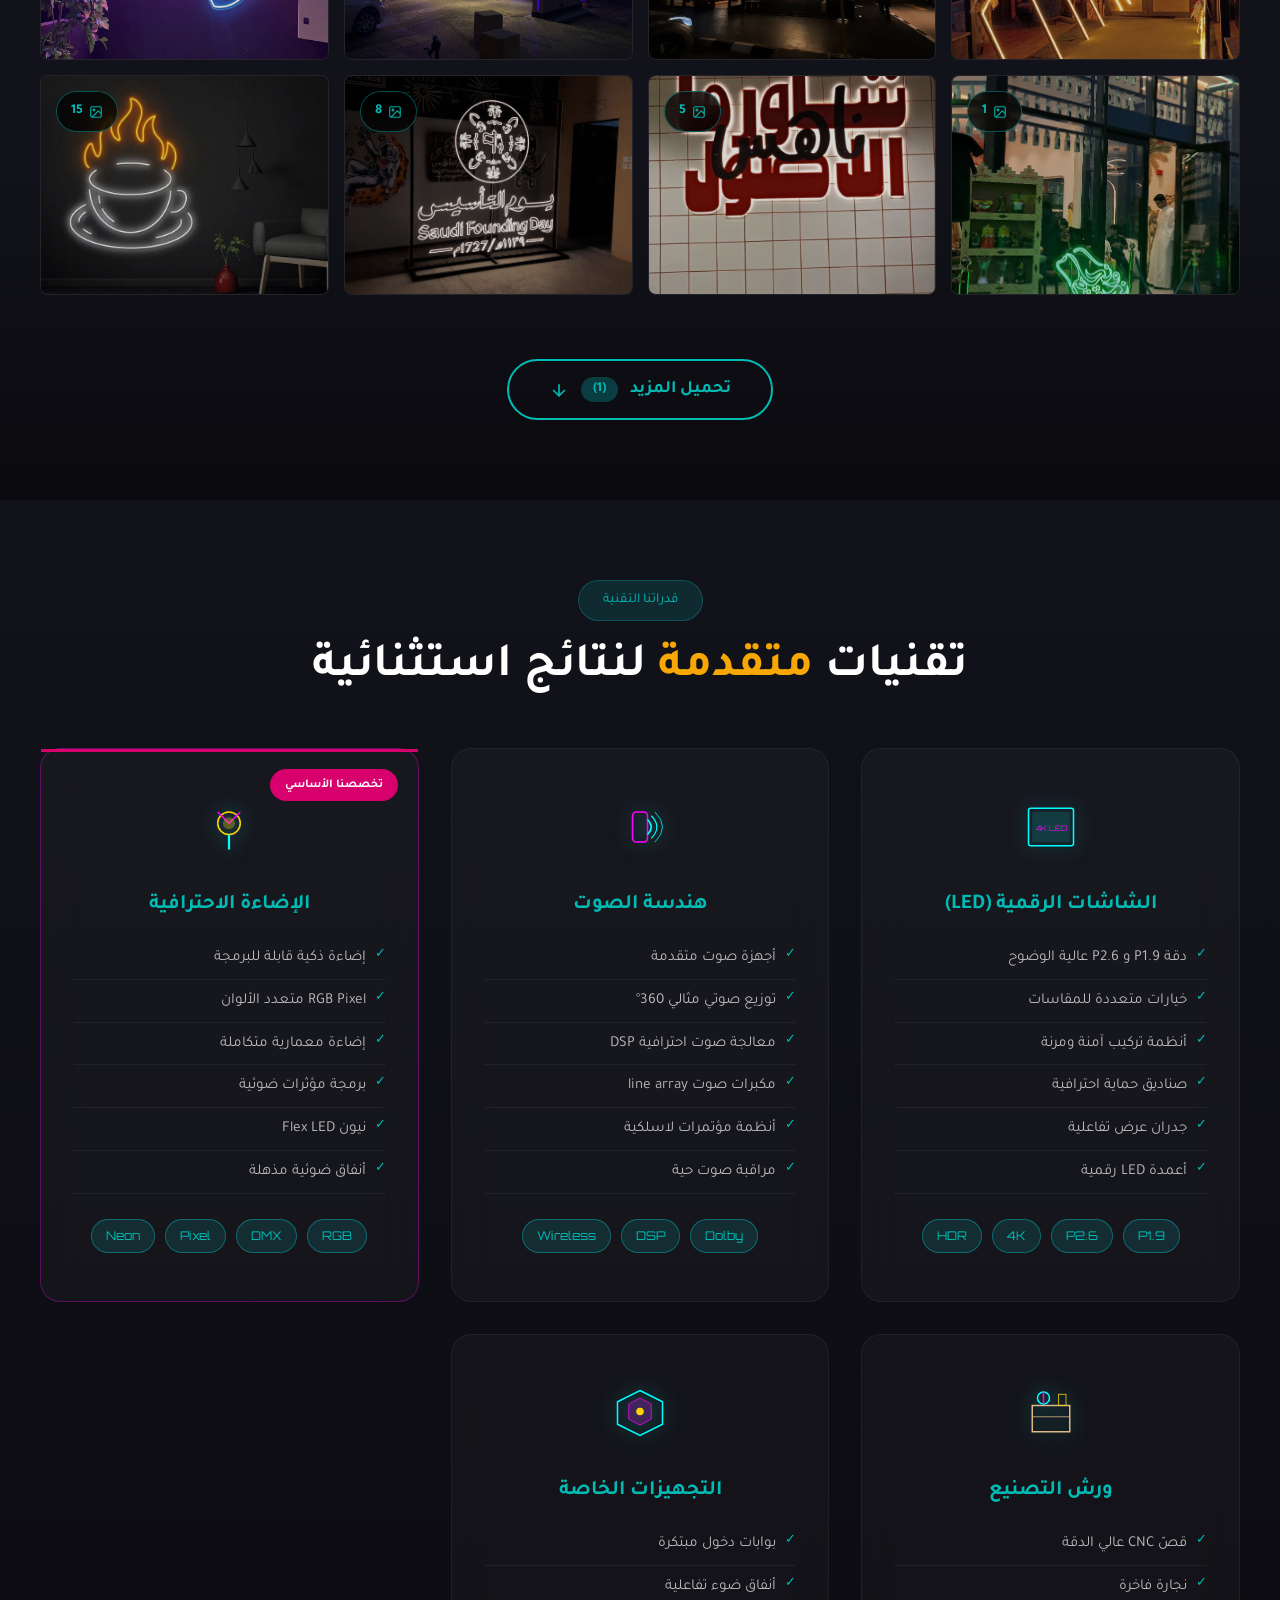
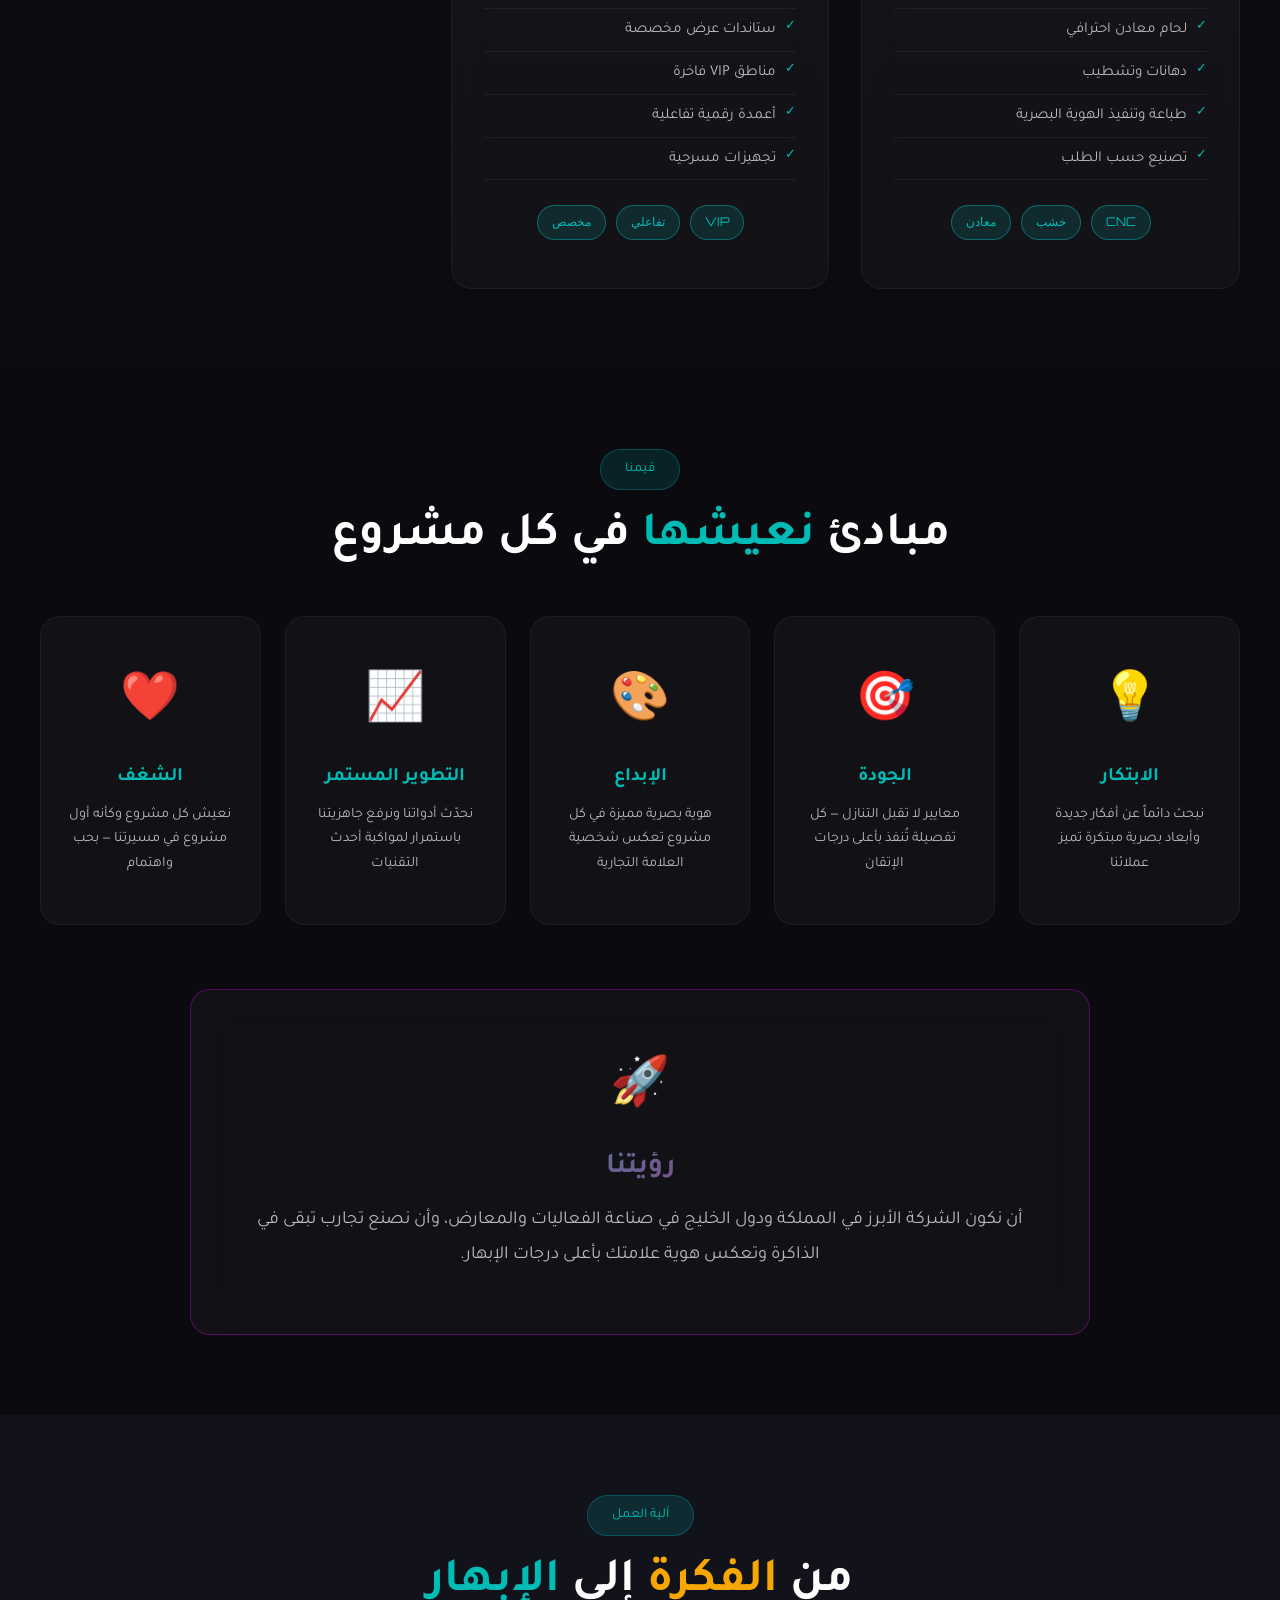
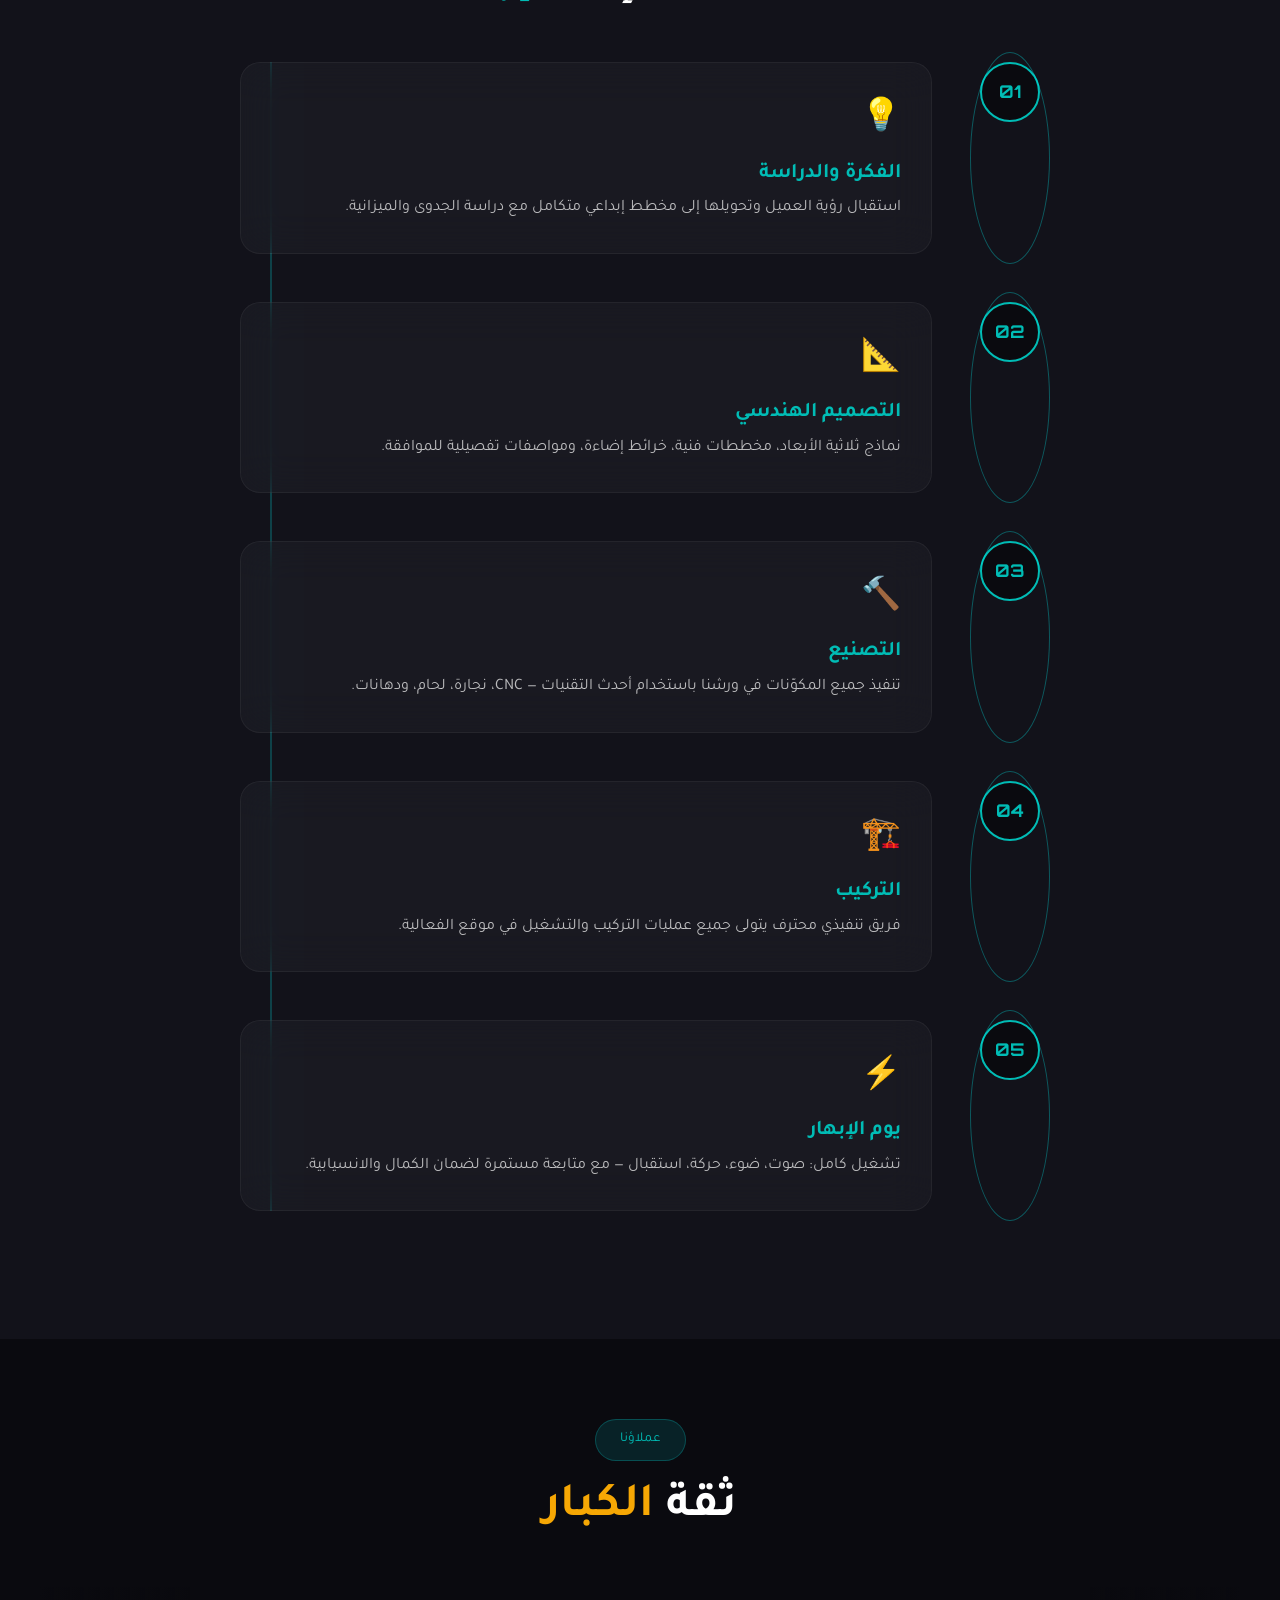
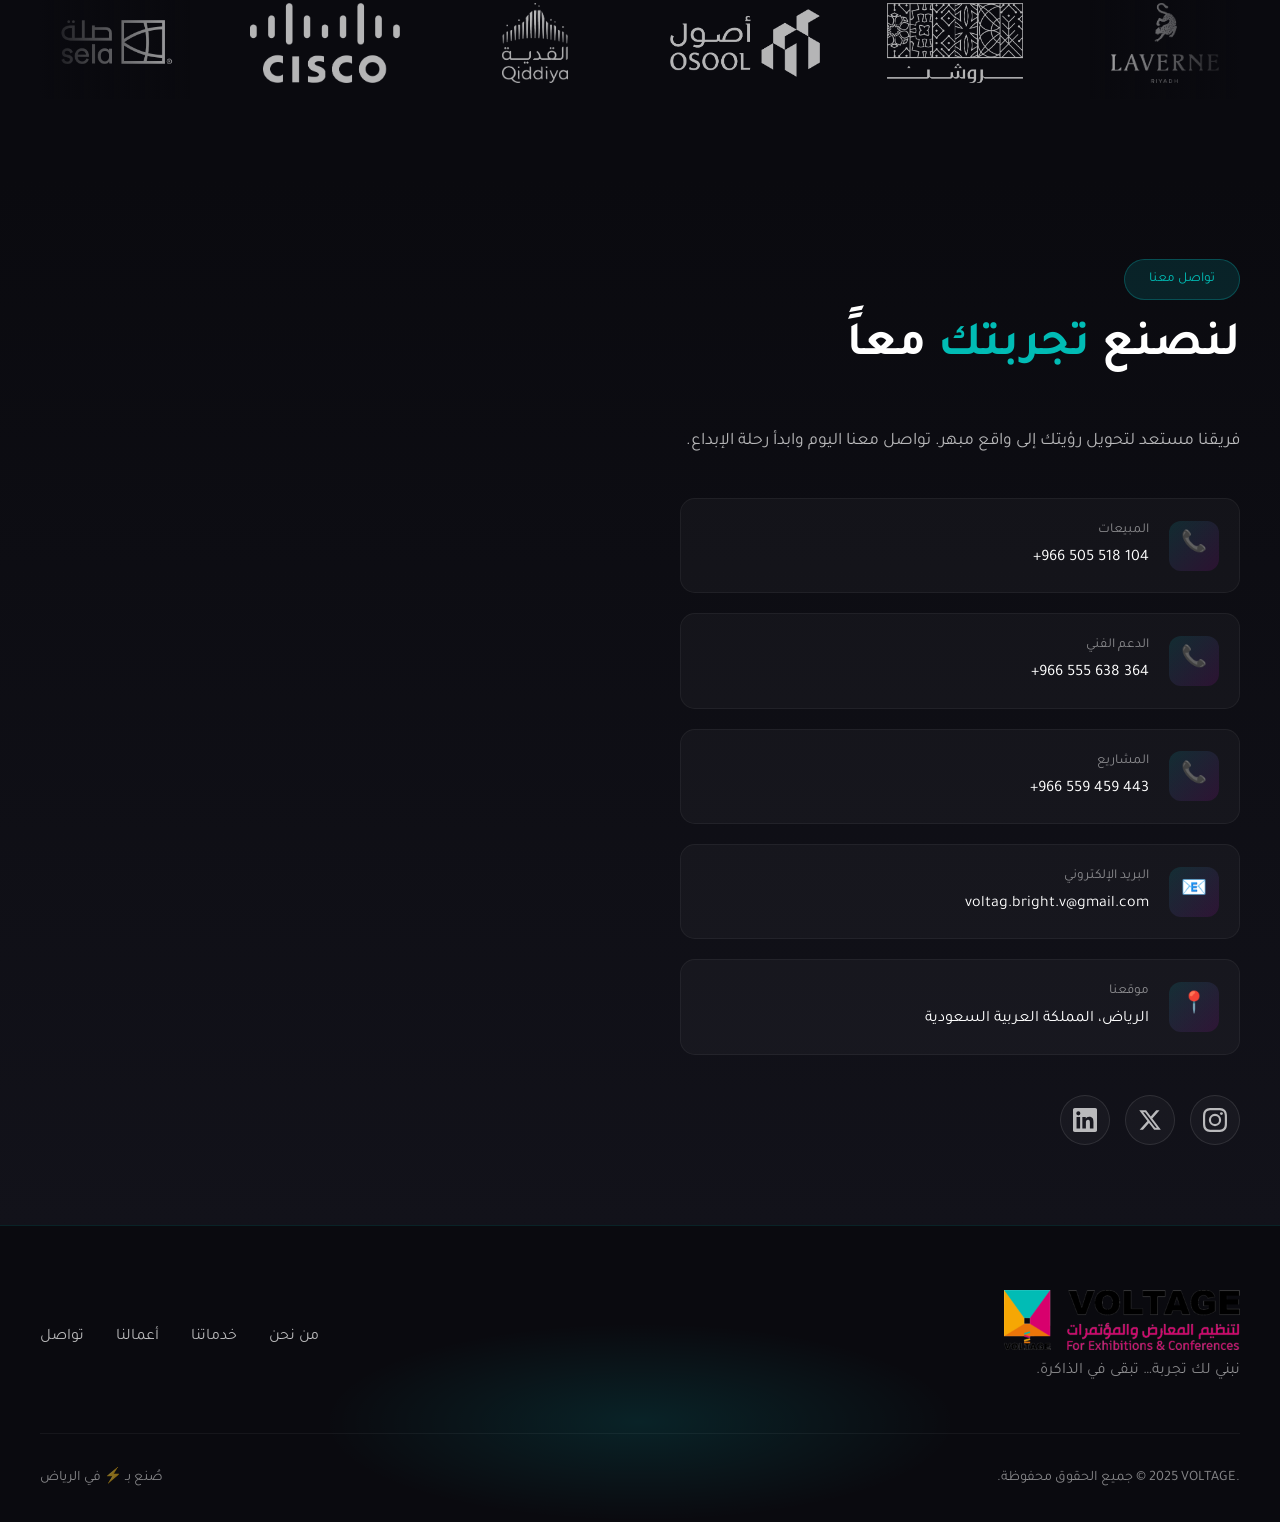
==== commit 8c6eac35: "Replace footer icon with logo image - Replace SVG icon and VOLTAGE text with logo-navbar.png - Clean" ====
--- a/200.html
+++ b/200.html
@@ -1096,12 +1096,7 @@
             <div class="footer-content">
                 <div class="footer-brand">
                     <div class="footer-logo">
-                        <svg viewBox="0 0 50 50" width="50" height="50">
-                            <polygon points="25,2 48,14 48,36 25,48 2,36 2,14" fill="none" stroke="#00FFFF"
-                                stroke-width="1.5" />
-                            <path d="M20,12 L30,12 L25,22 L33,22 L17,40 L22,25 L14,25 Z" fill="#FF00FF" />
-                        </svg>
-                        <span dir="ltr">VOLTAGE</span>
+                        <img src="logo-navbar.png" alt="VOLTAGE" style="height: 60px; width: auto;">
                     </div>
                     <p>نبني لك تجربة… تبقى في الذاكرة.</p>
                 </div>
--- a/css/ultimate.css
+++ b/css/ultimate.css
@@ -2279,6 +2279,20 @@
         grid-template-columns: repeat(2, 1fr);
     }
 
+    .hero {
+        padding-top: 120px;
+        min-height: auto;
+    }
+
+    .hero-content {
+        padding-top: 40px;
+    }
+
+    .hero-title {
+        font-size: clamp(2rem, 8vw, 3rem);
+        margin-bottom: 20px;
+    }
+
     .hero-stats {
         flex-direction: column;
         gap: 20px;
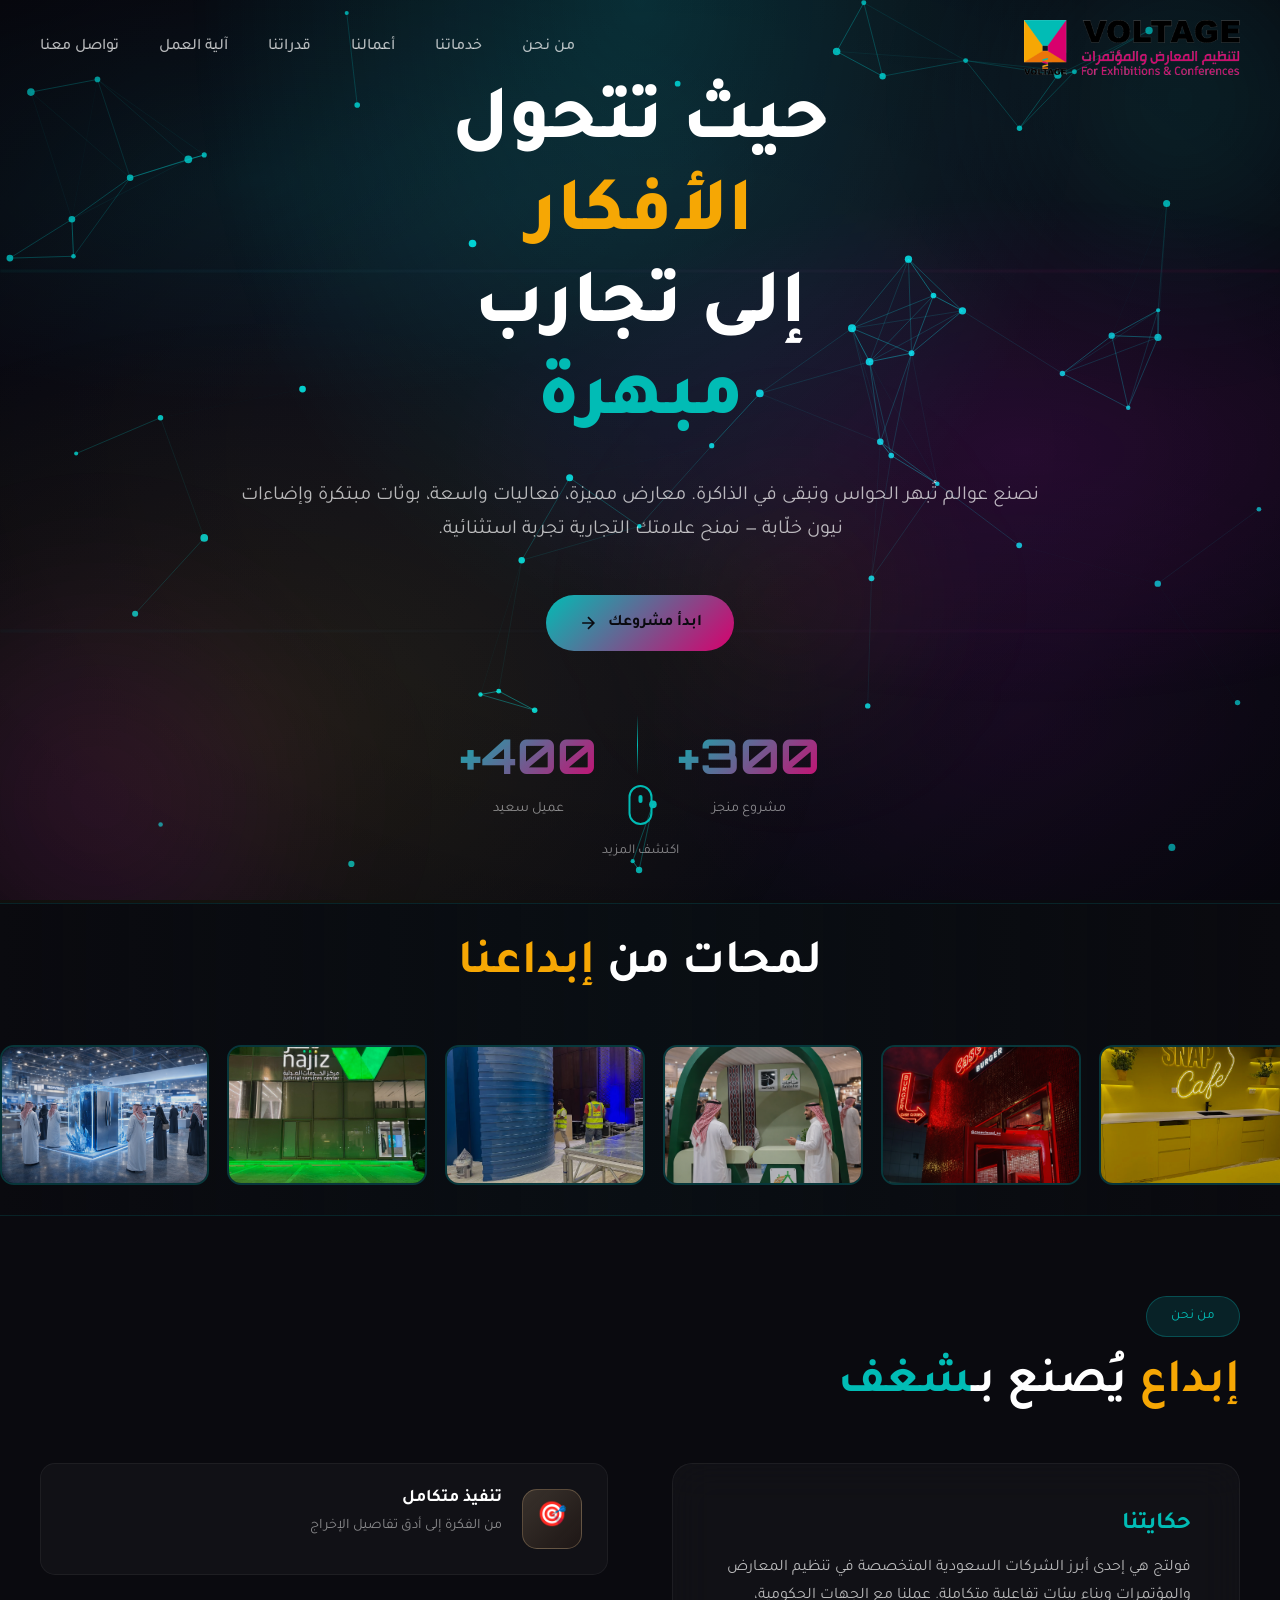
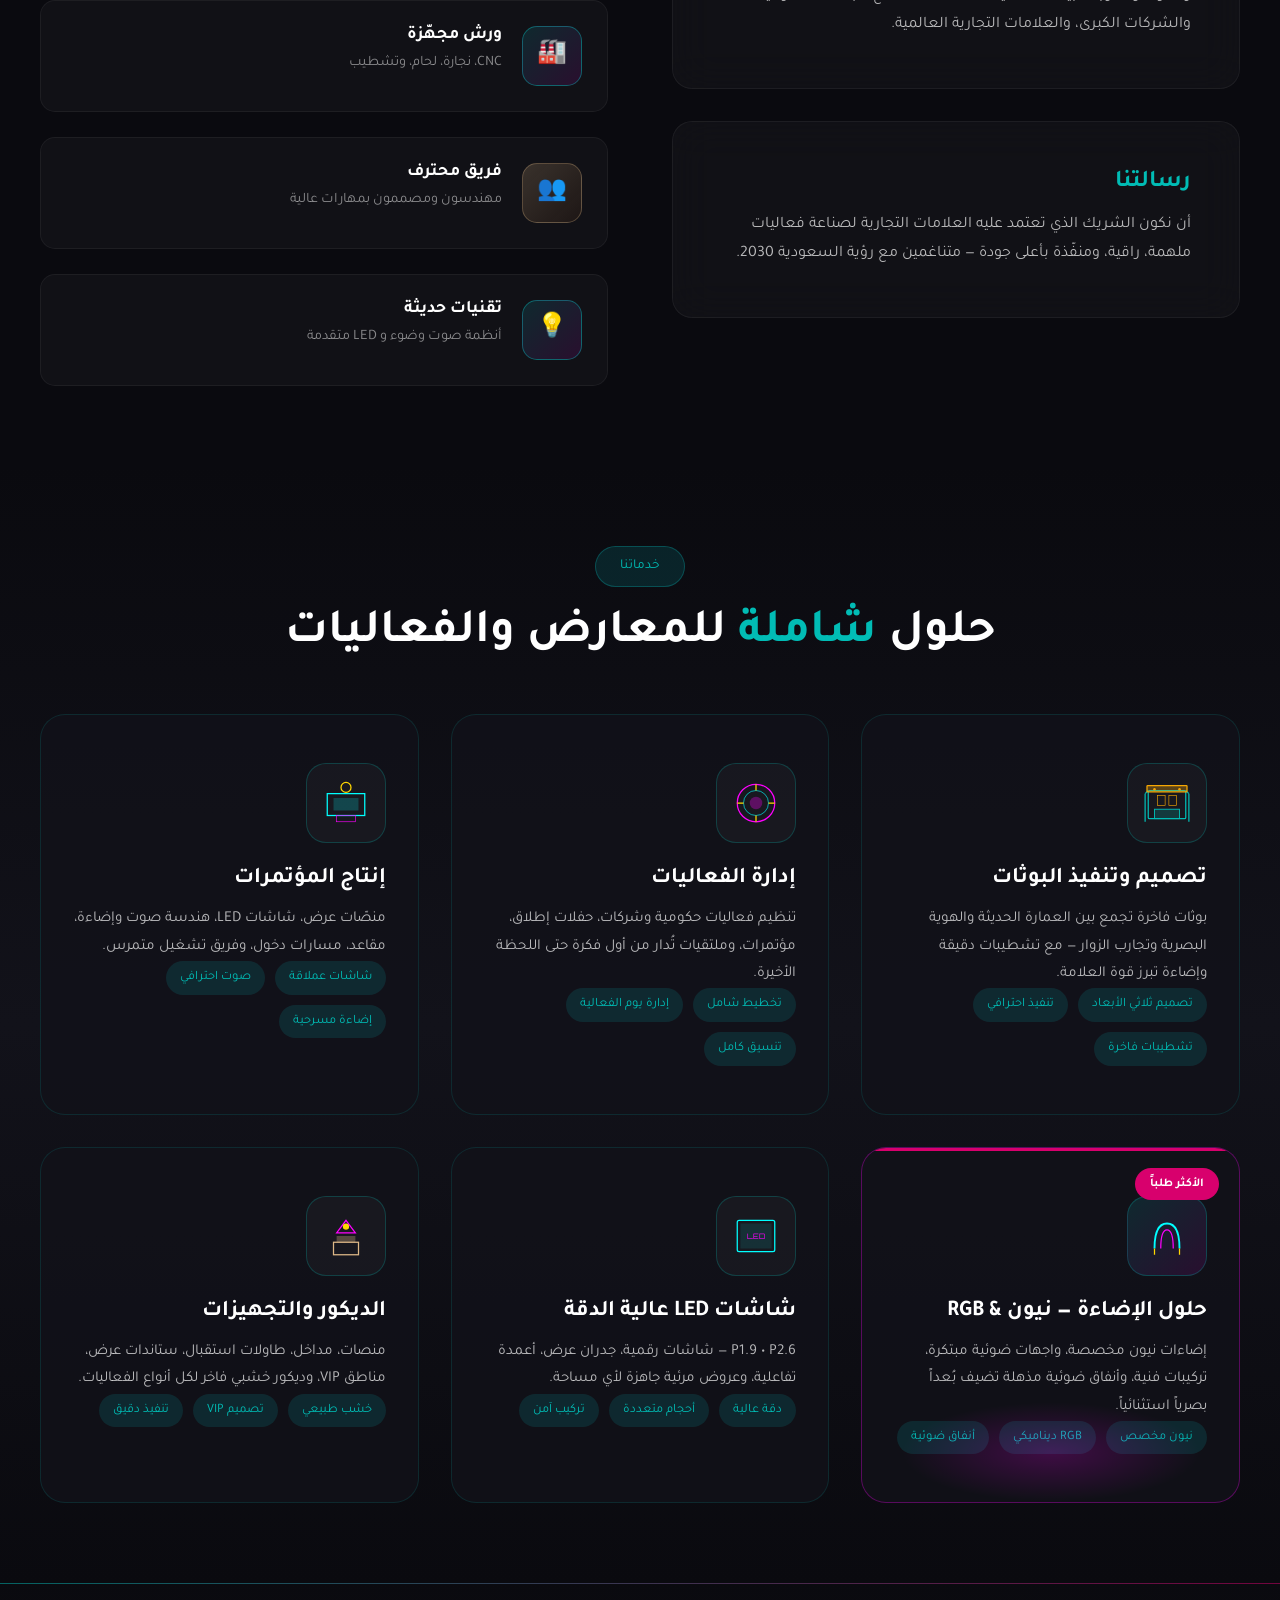
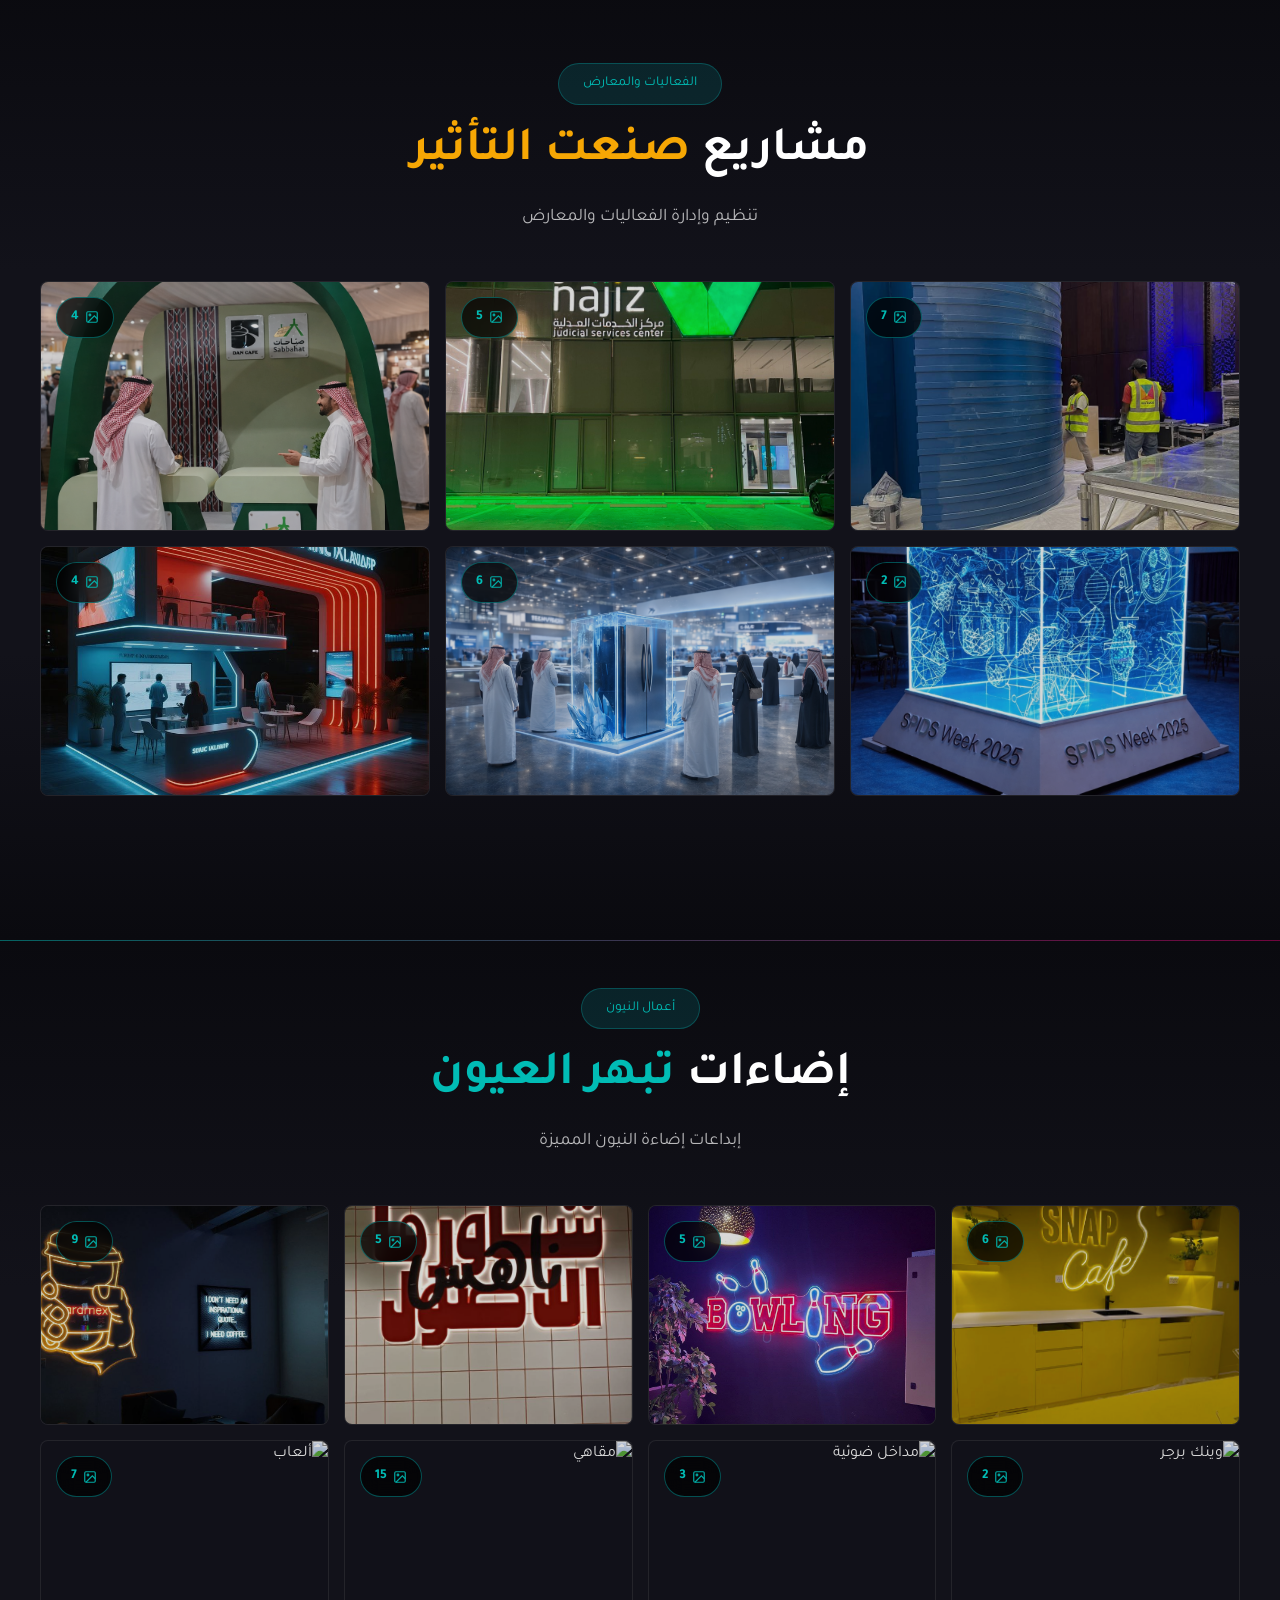
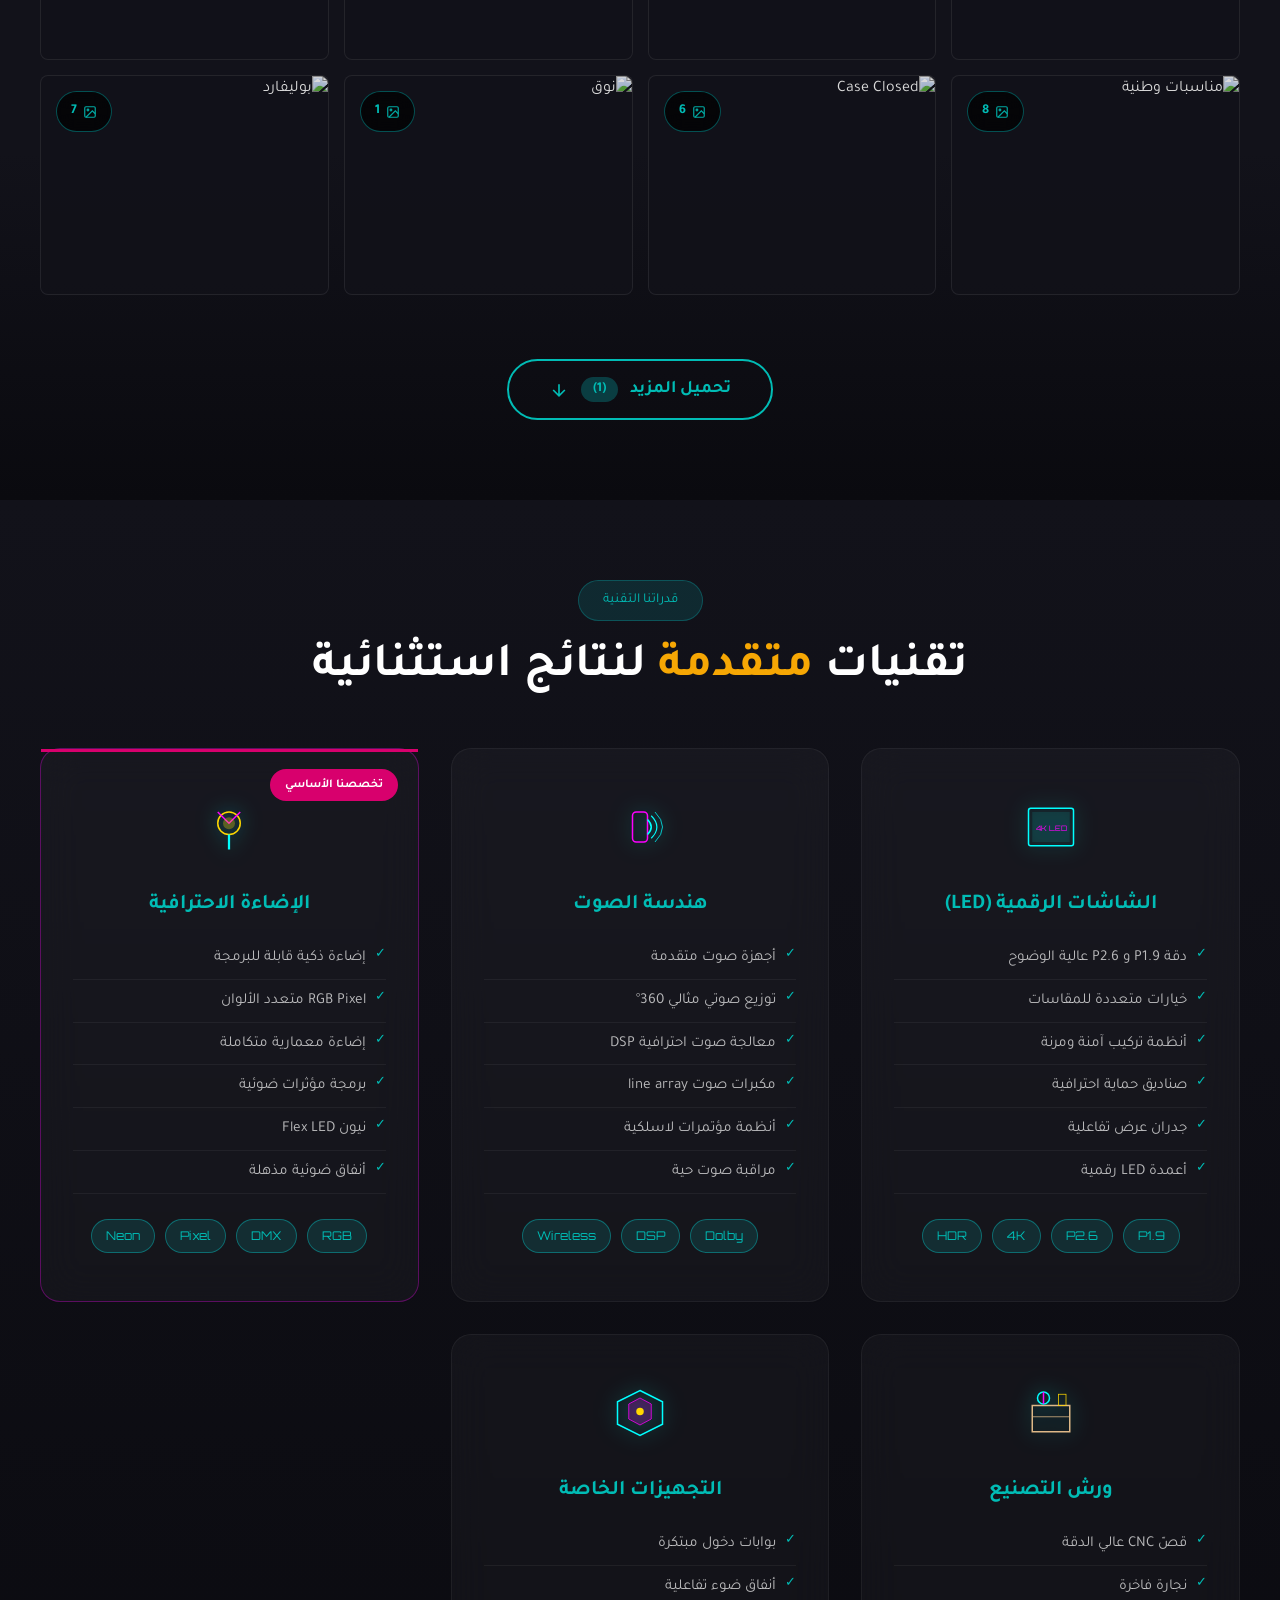
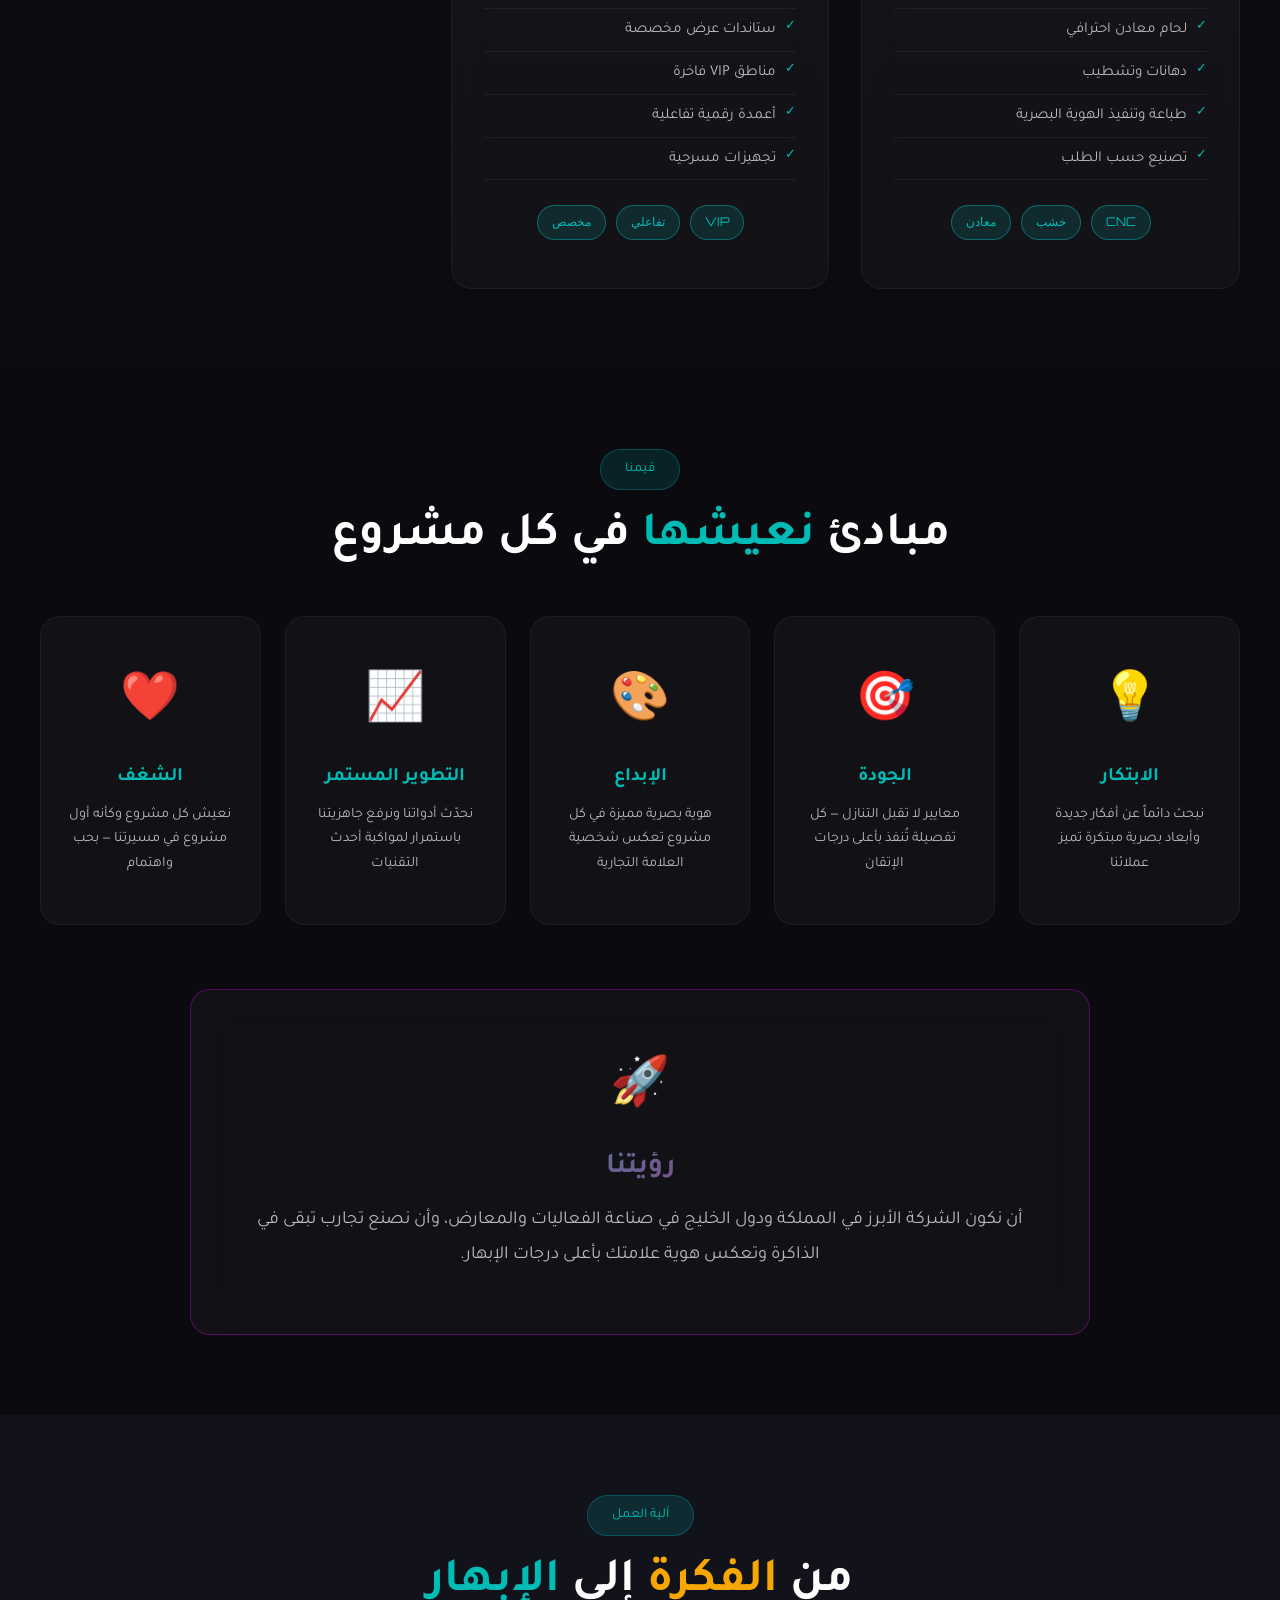
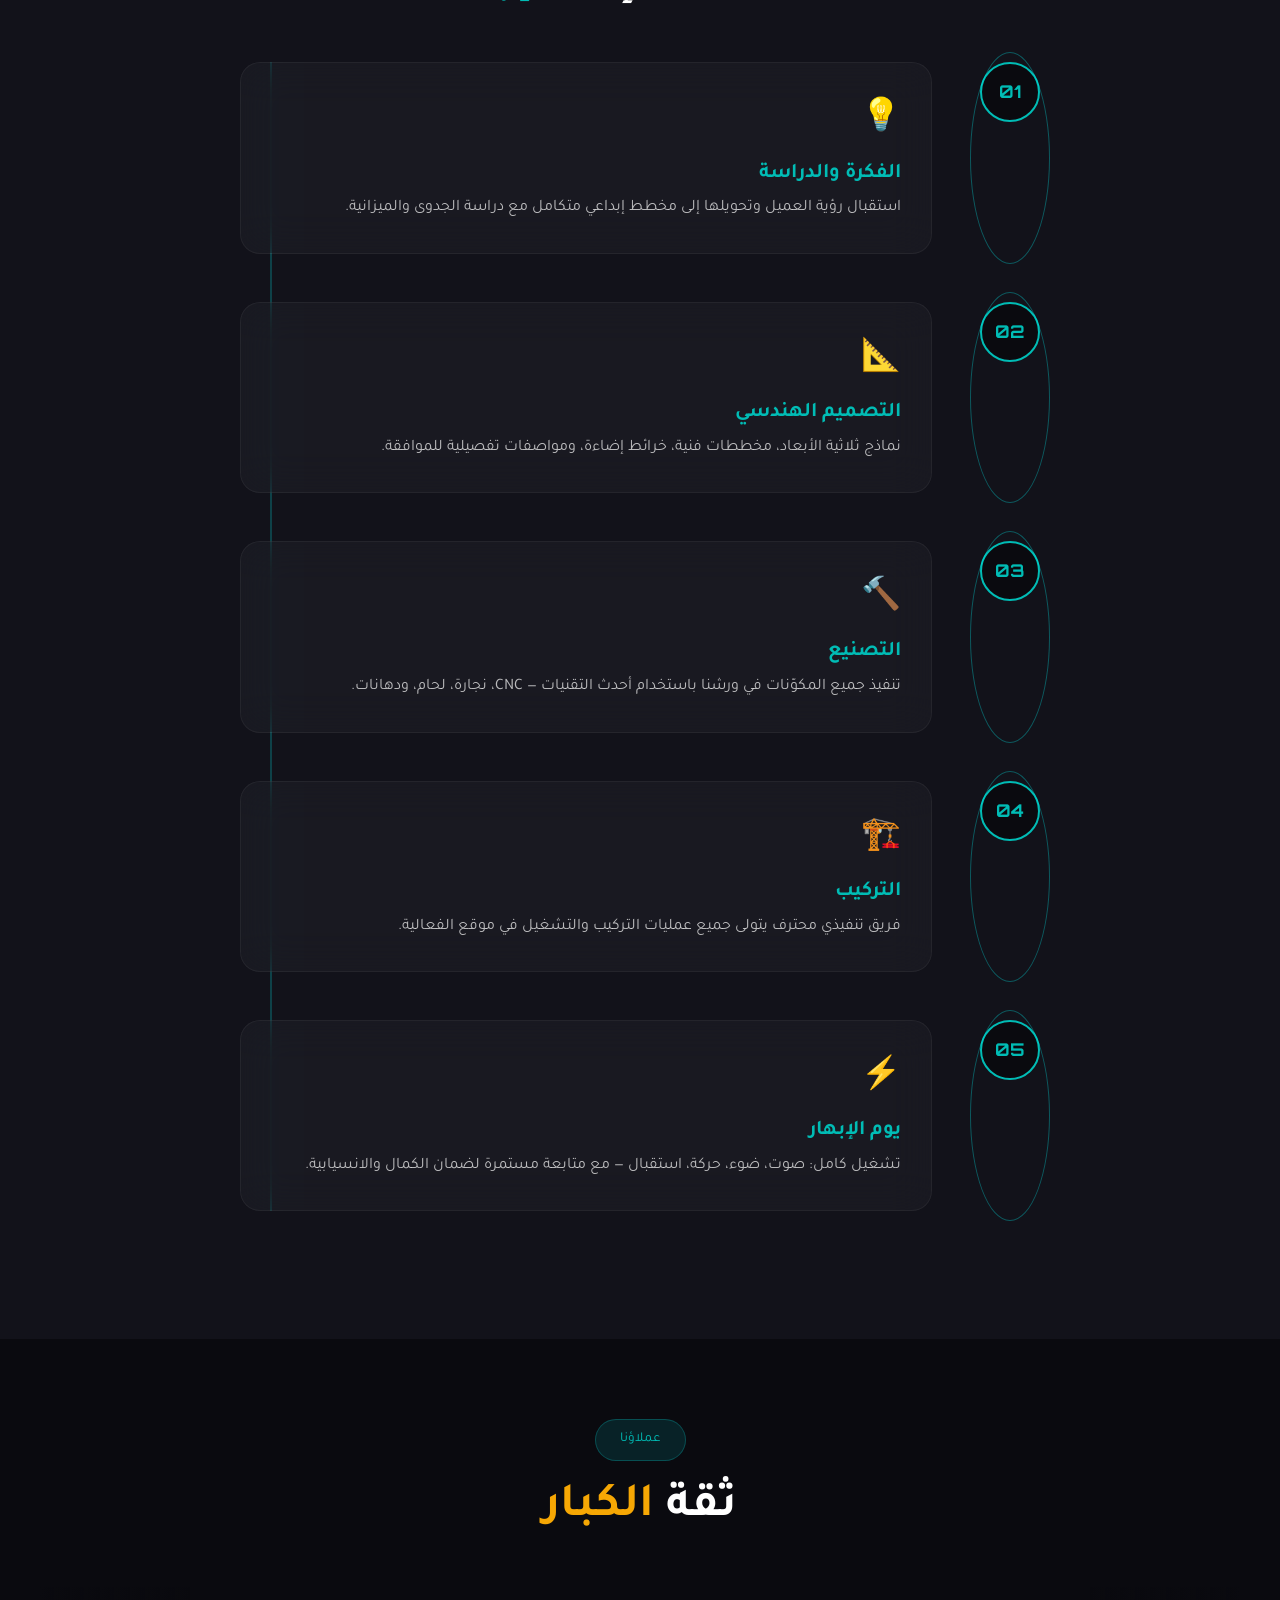
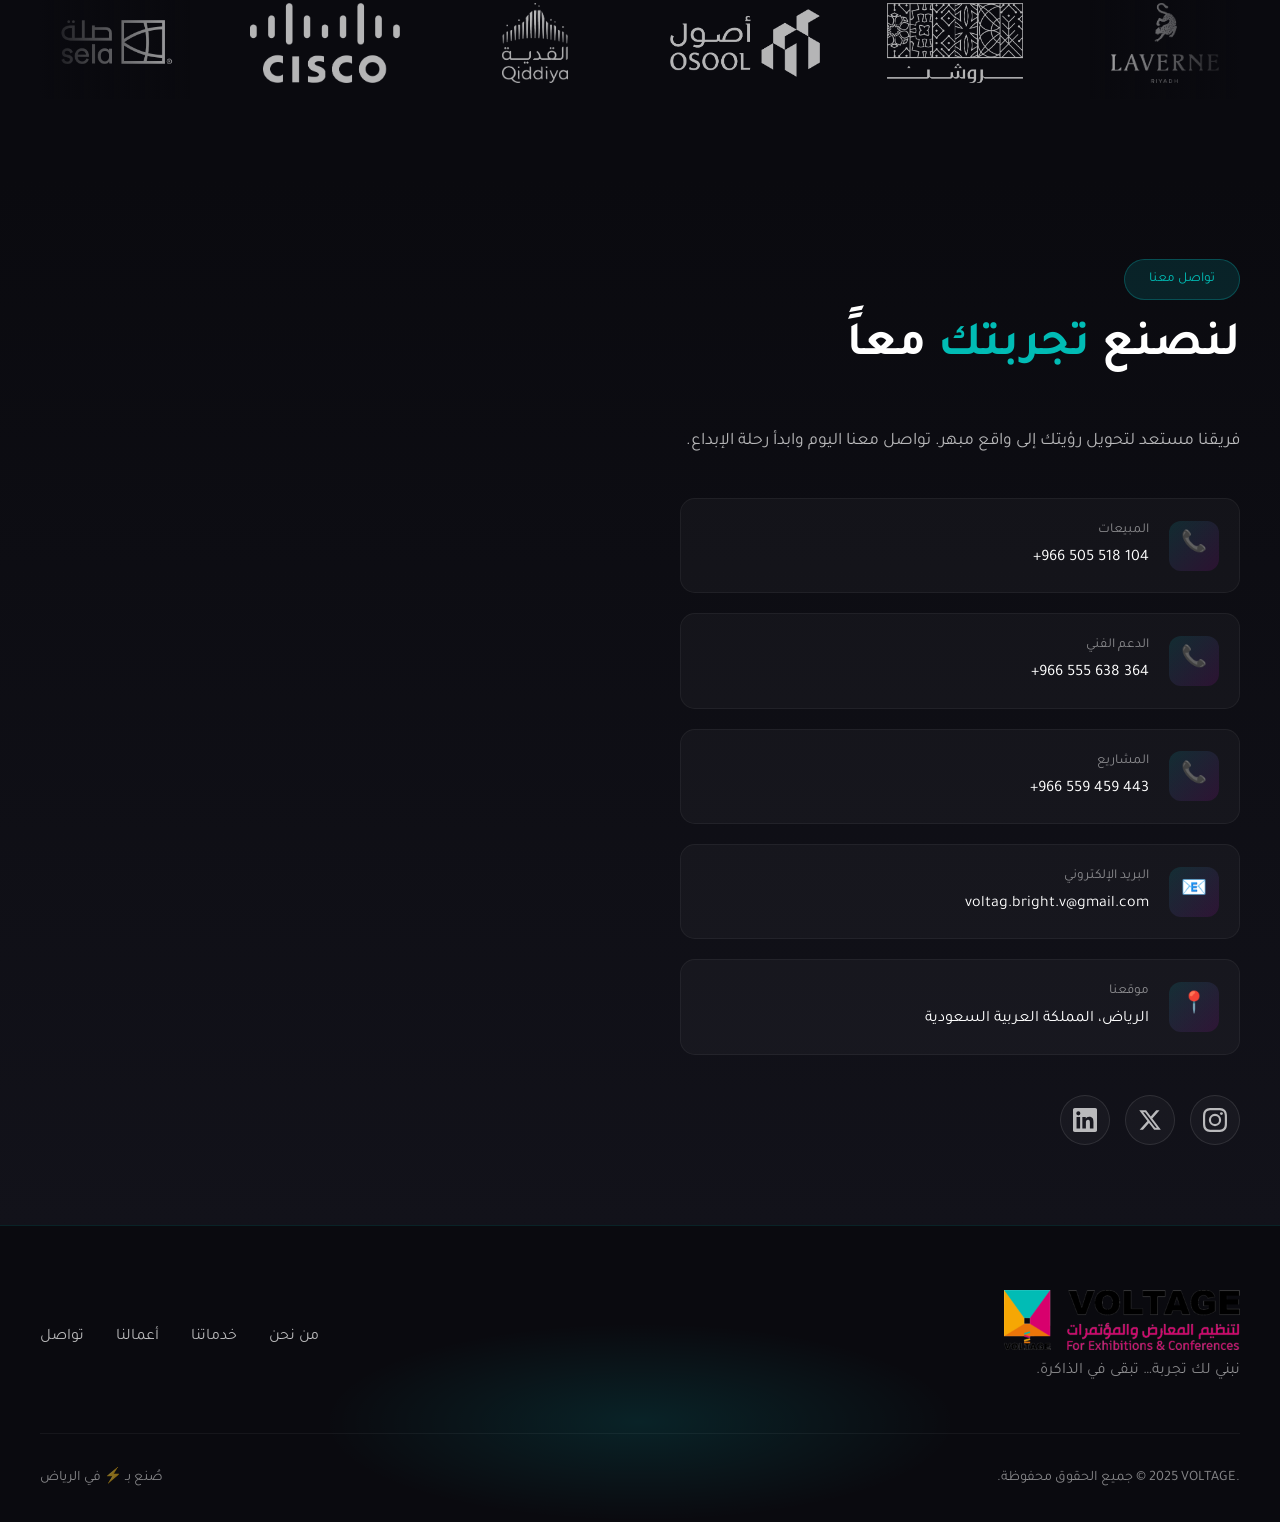
==== commit 1ce16178: "Replace preloader animation with company logo - Replaced SVG hexagon and VOLTAGE text animation with" ====
--- a/200.html
+++ b/200.html
@@ -52,29 +52,7 @@
     <div class="preloader" id="preloader">
         <div class="preloader-inner">
             <div class="voltage-logo-loader">
-                <svg viewBox="0 0 100 100" class="logo-svg">
-                    <defs>
-                        <filter id="glow">
-                            <feGaussianBlur stdDeviation="4" result="coloredBlur" />
-                            <feMerge>
-                                <feMergeNode in="coloredBlur" />
-                                <feMergeNode in="SourceGraphic" />
-                            </feMerge>
-                        </filter>
-                        <linearGradient id="neonGrad" x1="0%" y1="0%" x2="100%" y2="100%">
-                            <stop offset="0%" class="gradient-stop-cyan" />
-                            <stop offset="50%" class="gradient-stop-magenta" />
-                            <stop offset="100%" class="gradient-stop-cyan" />
-                        </linearGradient>
-                    </defs>
-                    <polygon class="hex-outline" points="50,5 95,27.5 95,72.5 50,95 5,72.5 5,27.5" fill="none"
-                        stroke="url(#neonGrad)" stroke-width="2" filter="url(#glow)" />
-                    <path class="bolt" d="M40,25 L60,25 L50,45 L65,45 L35,80 L45,50 L30,50 Z" fill="url(#neonGrad)"
-                        filter="url(#glow)" />
-                </svg>
-            </div>
-            <div class="loader-text" dir="ltr">
-                <span>V</span><span>O</span><span>L</span><span>T</span><span>A</span><span>G</span><span>E</span>
+                <img src="logo-navbar.png" alt="VOLTAGE" class="preloader-logo">
             </div>
             <div class="loader-bar">
                 <div class="loader-progress"></div>
--- a/css/ultimate.css
+++ b/css/ultimate.css
@@ -167,65 +167,30 @@
 }
 
 .voltage-logo-loader {
-    width: 120px;
-    height: 120px;
+    width: 200px;
     margin: 0 auto 30px;
 }
 
-.logo-svg {
+.preloader-logo {
     width: 100%;
-    height: 100%;
-}
-
-.hex-outline {
-    stroke-dasharray: 400;
-    stroke-dashoffset: 400;
-    animation: drawHex 2s ease forwards;
-}
-
-.bolt {
+    height: auto;
     opacity: 0;
-    animation: boltAppear 0.5s ease 1.5s forwards;
-}
-
-@keyframes drawHex {
-    to { stroke-dashoffset: 0; }
-}
-
-@keyframes boltAppear {
+    animation: logoFadeIn 1s ease 0.3s forwards, logoPulse 2s ease-in-out 1.3s infinite;
+}
+
+@keyframes logoFadeIn {
     to { opacity: 1; }
 }
 
-.loader-text {
-    display: flex;
-    flex-direction: row;
-    direction: ltr;
-    gap: 5px;
-    justify-content: center;
-    margin-bottom: 30px;
-    unicode-bidi: bidi-override;
-}
-
-.loader-text span {
-    font-family: 'Orbitron', sans-serif;
-    font-size: 2rem;
-    font-weight: 700;
-    color: var(--neon-cyan);
-    text-shadow: var(--glow-cyan);
-    opacity: 0;
-    animation: letterFade 0.3s ease forwards;
-}
-
-.loader-text span:nth-child(1) { animation-delay: 0.5s; }
-.loader-text span:nth-child(2) { animation-delay: 0.6s; }
-.loader-text span:nth-child(3) { animation-delay: 0.7s; }
-.loader-text span:nth-child(4) { animation-delay: 0.8s; }
-.loader-text span:nth-child(5) { animation-delay: 0.9s; }
-.loader-text span:nth-child(6) { animation-delay: 1s; }
-.loader-text span:nth-child(7) { animation-delay: 1.1s; }
-
-@keyframes letterFade {
-    to { opacity: 1; }
+@keyframes logoPulse {
+    0%, 100% {
+        transform: scale(1);
+        filter: drop-shadow(0 0 10px rgba(0, 255, 255, 0.5));
+    }
+    50% {
+        transform: scale(1.05);
+        filter: drop-shadow(0 0 20px rgba(0, 255, 255, 0.8));
+    }
 }
 
 .loader-bar {
@@ -2244,10 +2209,55 @@
 
     .nav-menu {
         display: none;
+        position: fixed;
+        top: 0;
+        right: 0;
+        width: 100%;
+        height: 100vh;
+        background: rgba(10, 10, 15, 0.98);
+        flex-direction: column;
+        align-items: center;
+        justify-content: center;
+        gap: 30px;
+        z-index: 999;
+        padding: 20px;
+    }
+
+    .nav-menu.active {
+        display: flex;
+    }
+
+    .nav-menu li {
+        width: 100%;
+        text-align: center;
+    }
+
+    .nav-menu .nav-link {
+        font-size: 1.5rem;
+        padding: 15px;
+        display: block;
     }
 
     .mobile-toggle {
         display: flex;
+        z-index: 1000;
+        position: relative;
+    }
+
+    .mobile-toggle.active span:nth-child(1) {
+        transform: rotate(45deg) translate(6px, 6px);
+    }
+
+    .mobile-toggle.active span:nth-child(2) {
+        opacity: 0;
+    }
+
+    .mobile-toggle.active span:nth-child(3) {
+        transform: rotate(-45deg) translate(6px, -6px);
+    }
+
+    body.menu-open {
+        overflow: hidden;
     }
 }
 
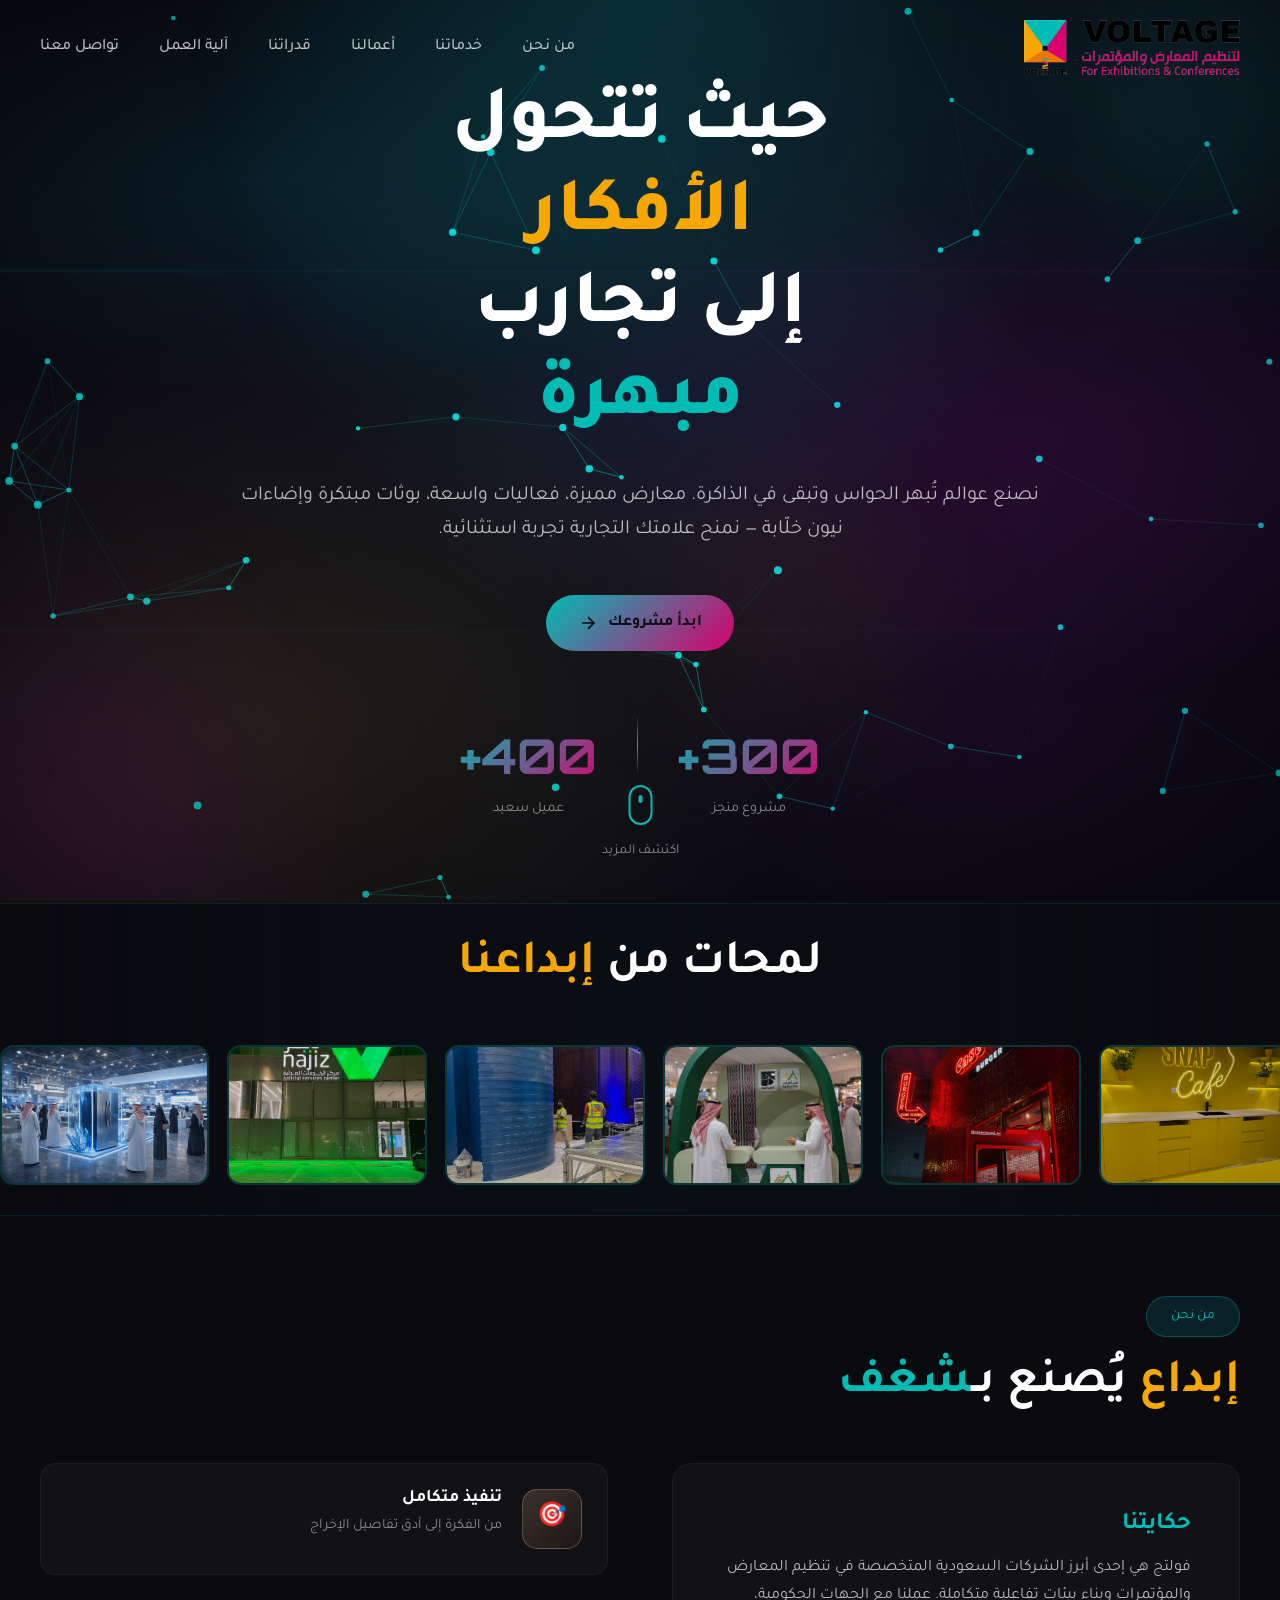
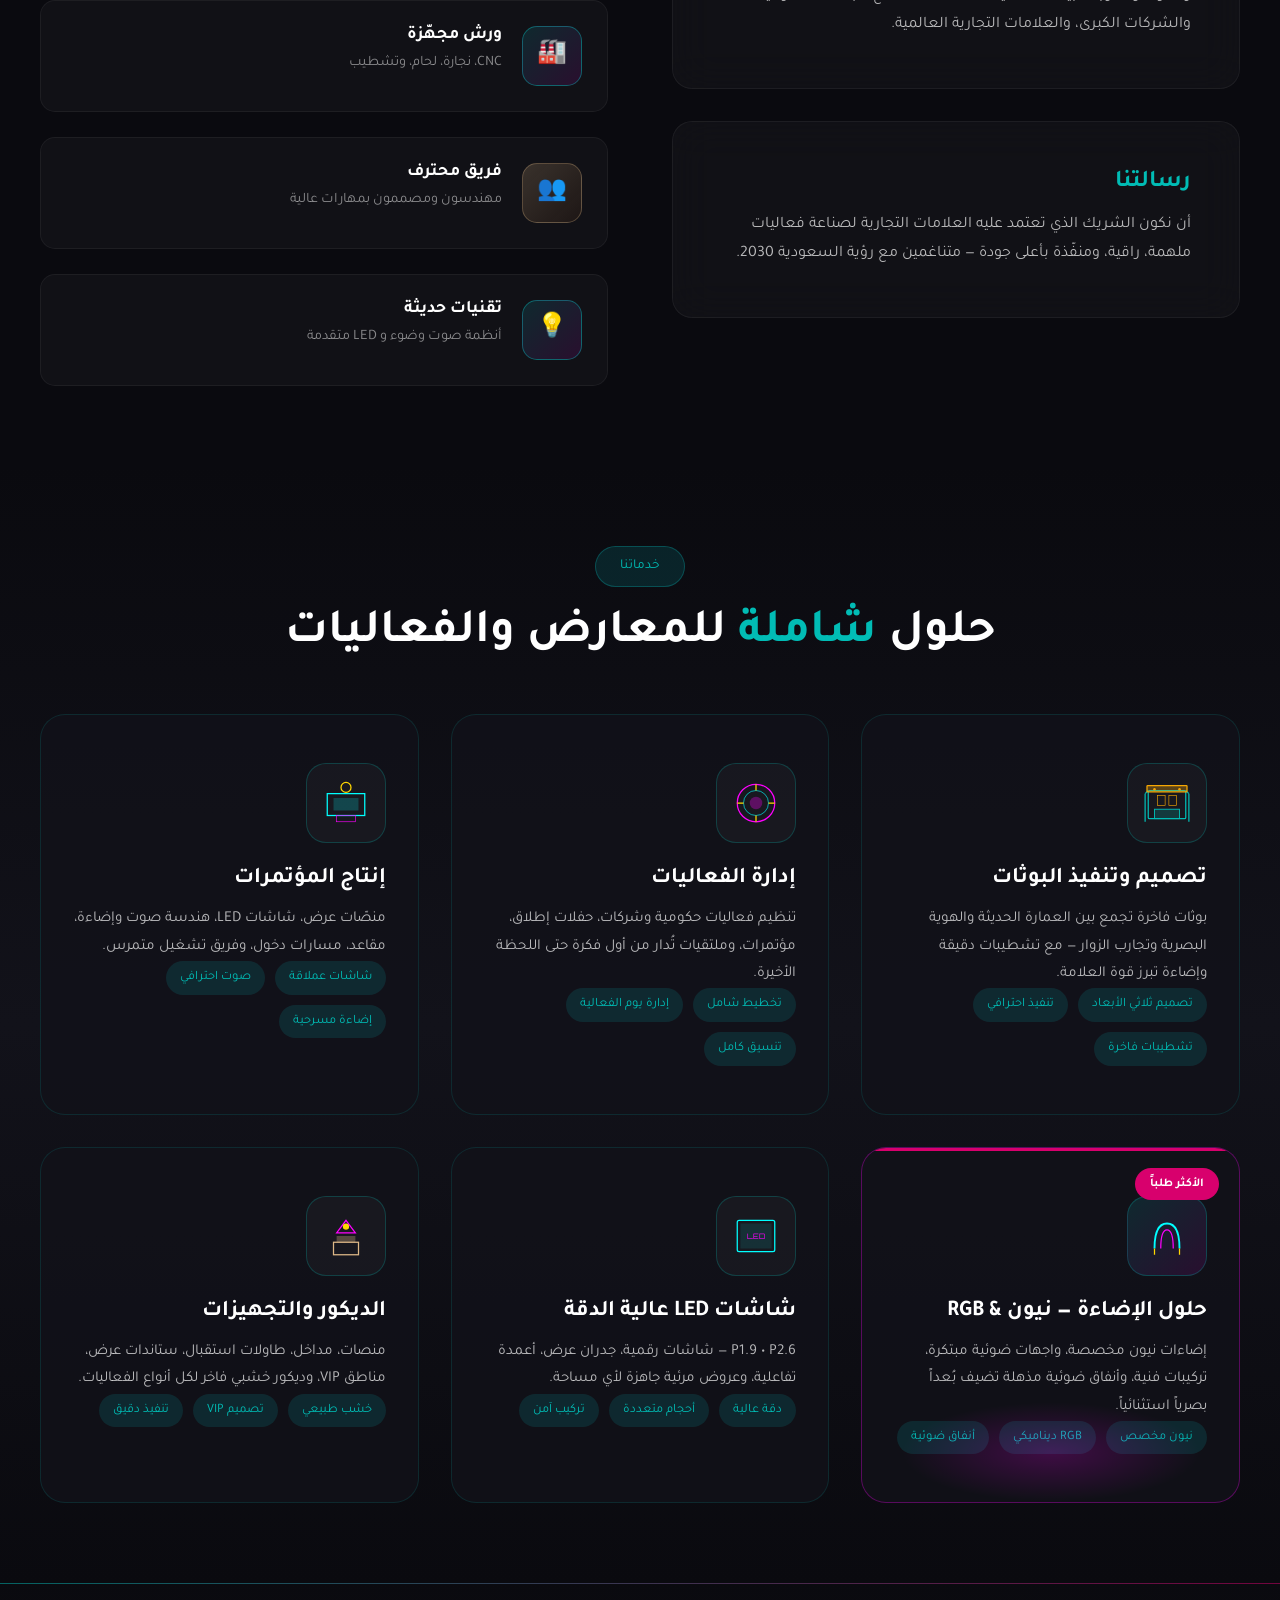
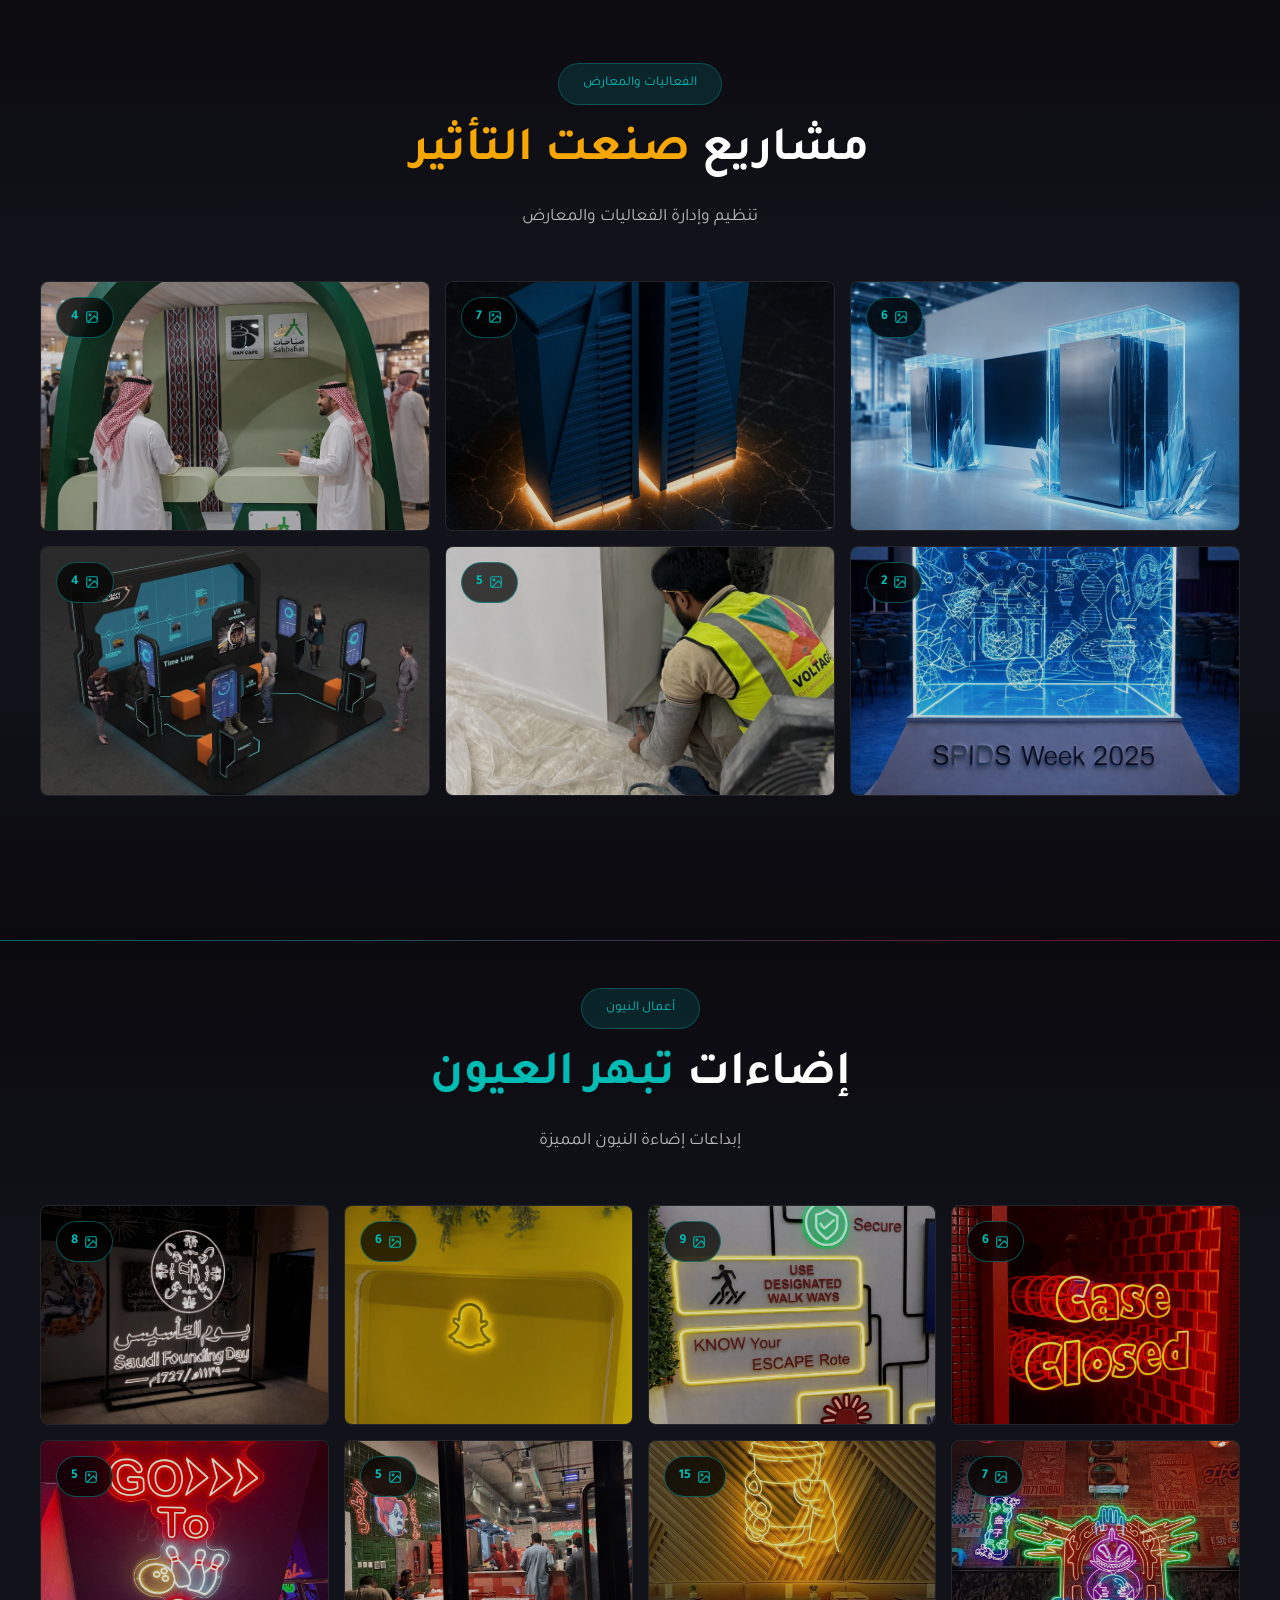
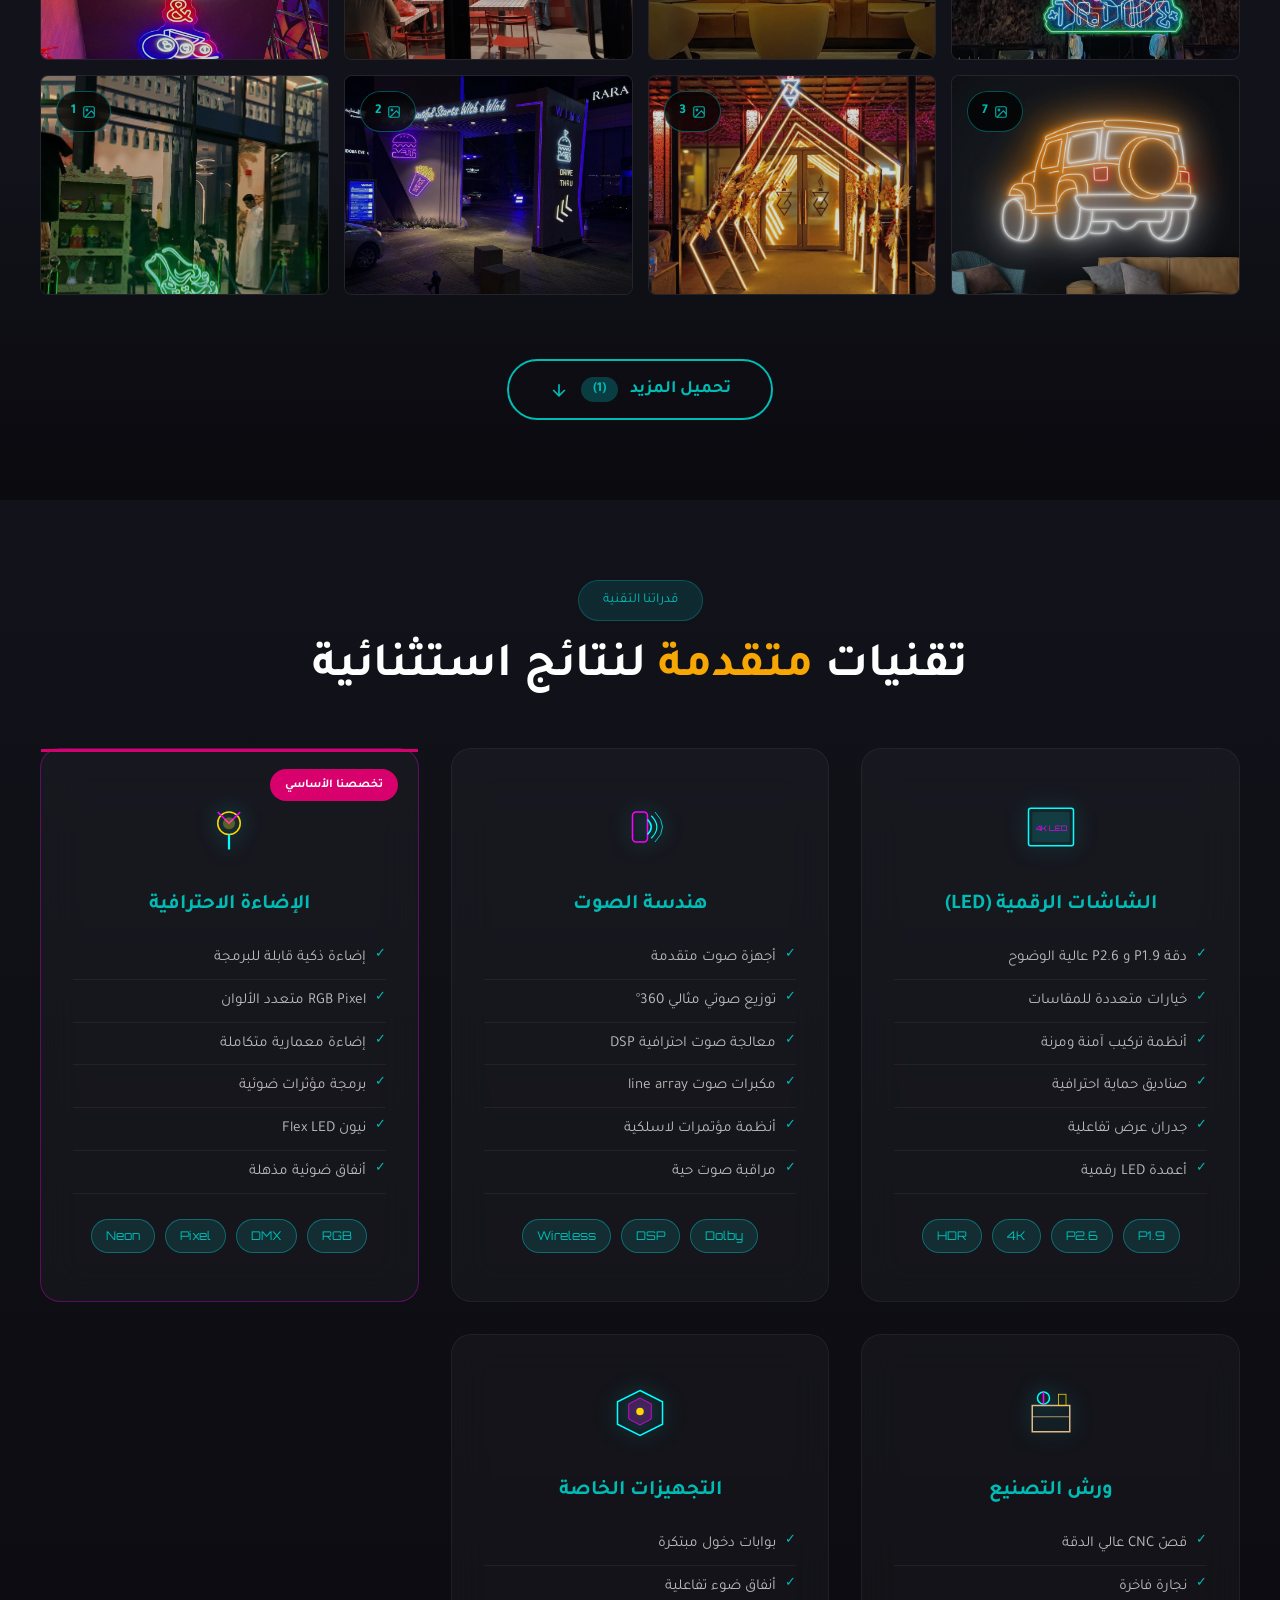
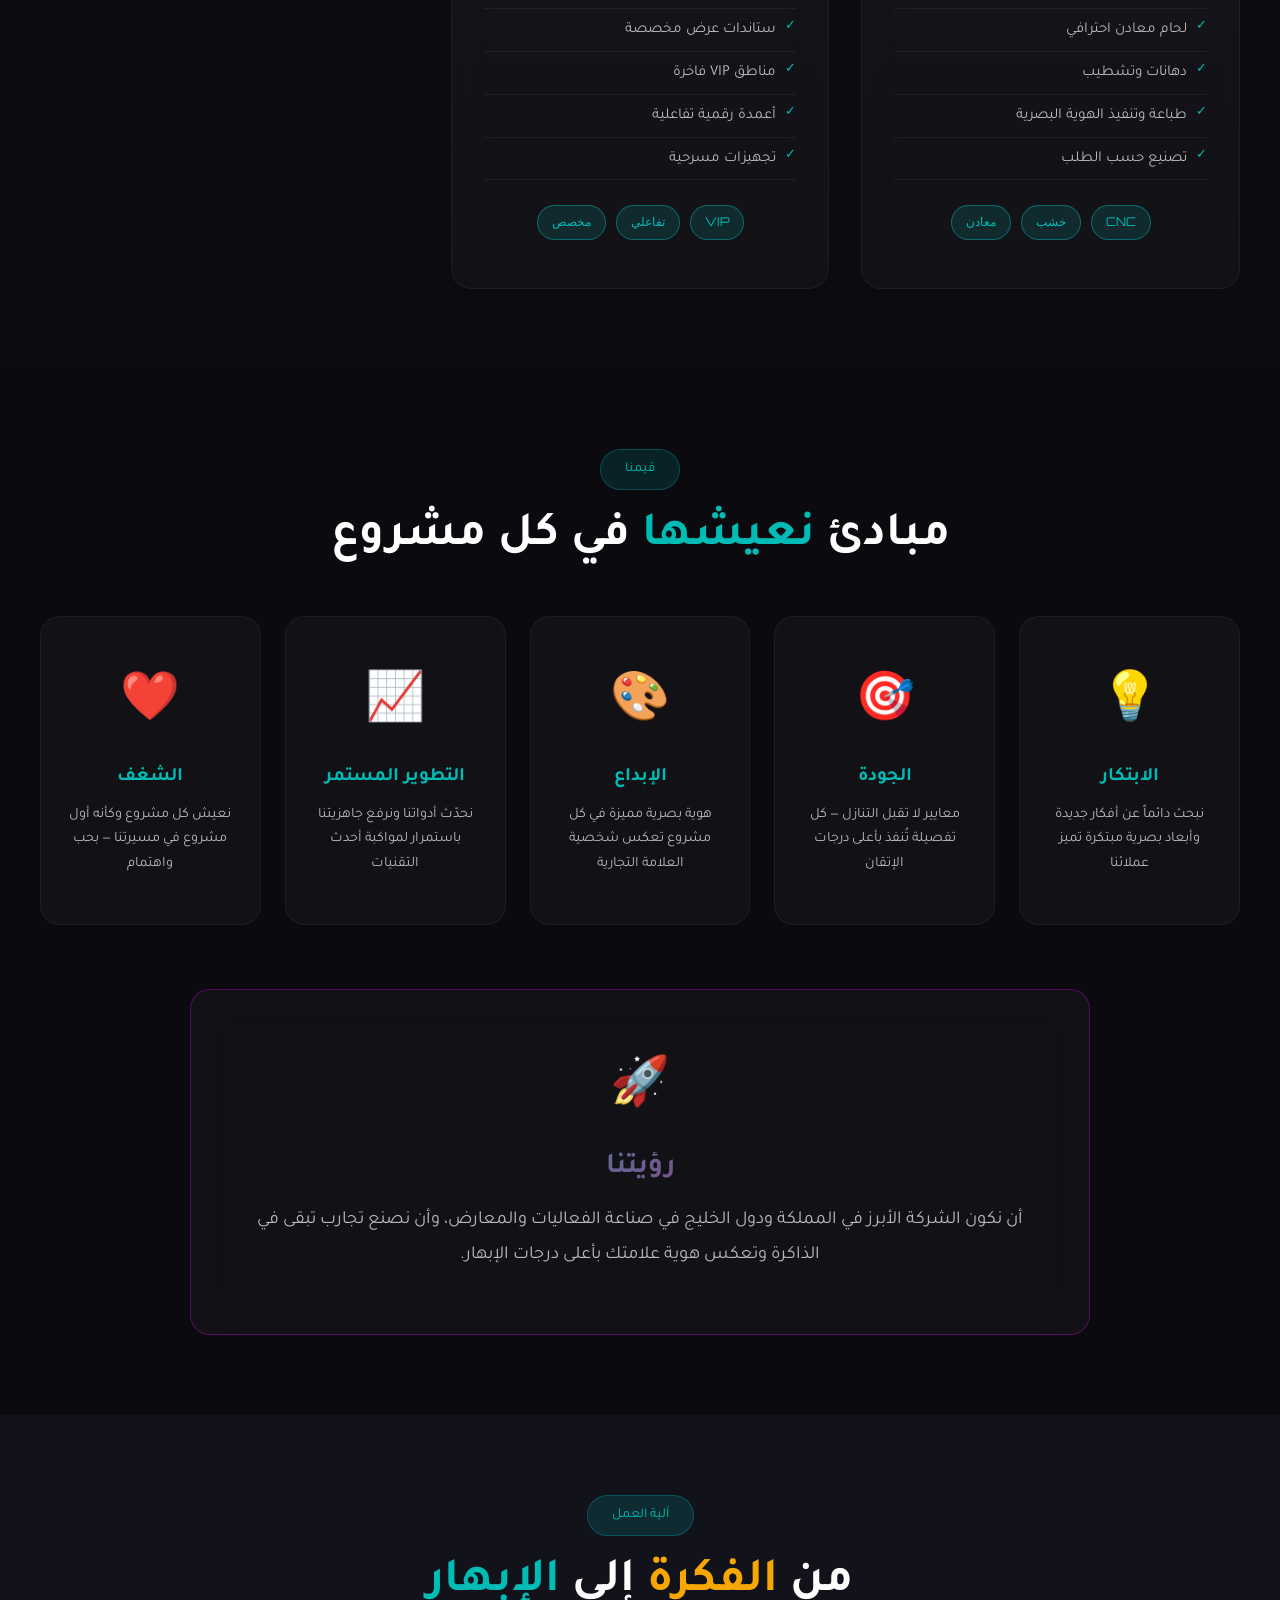
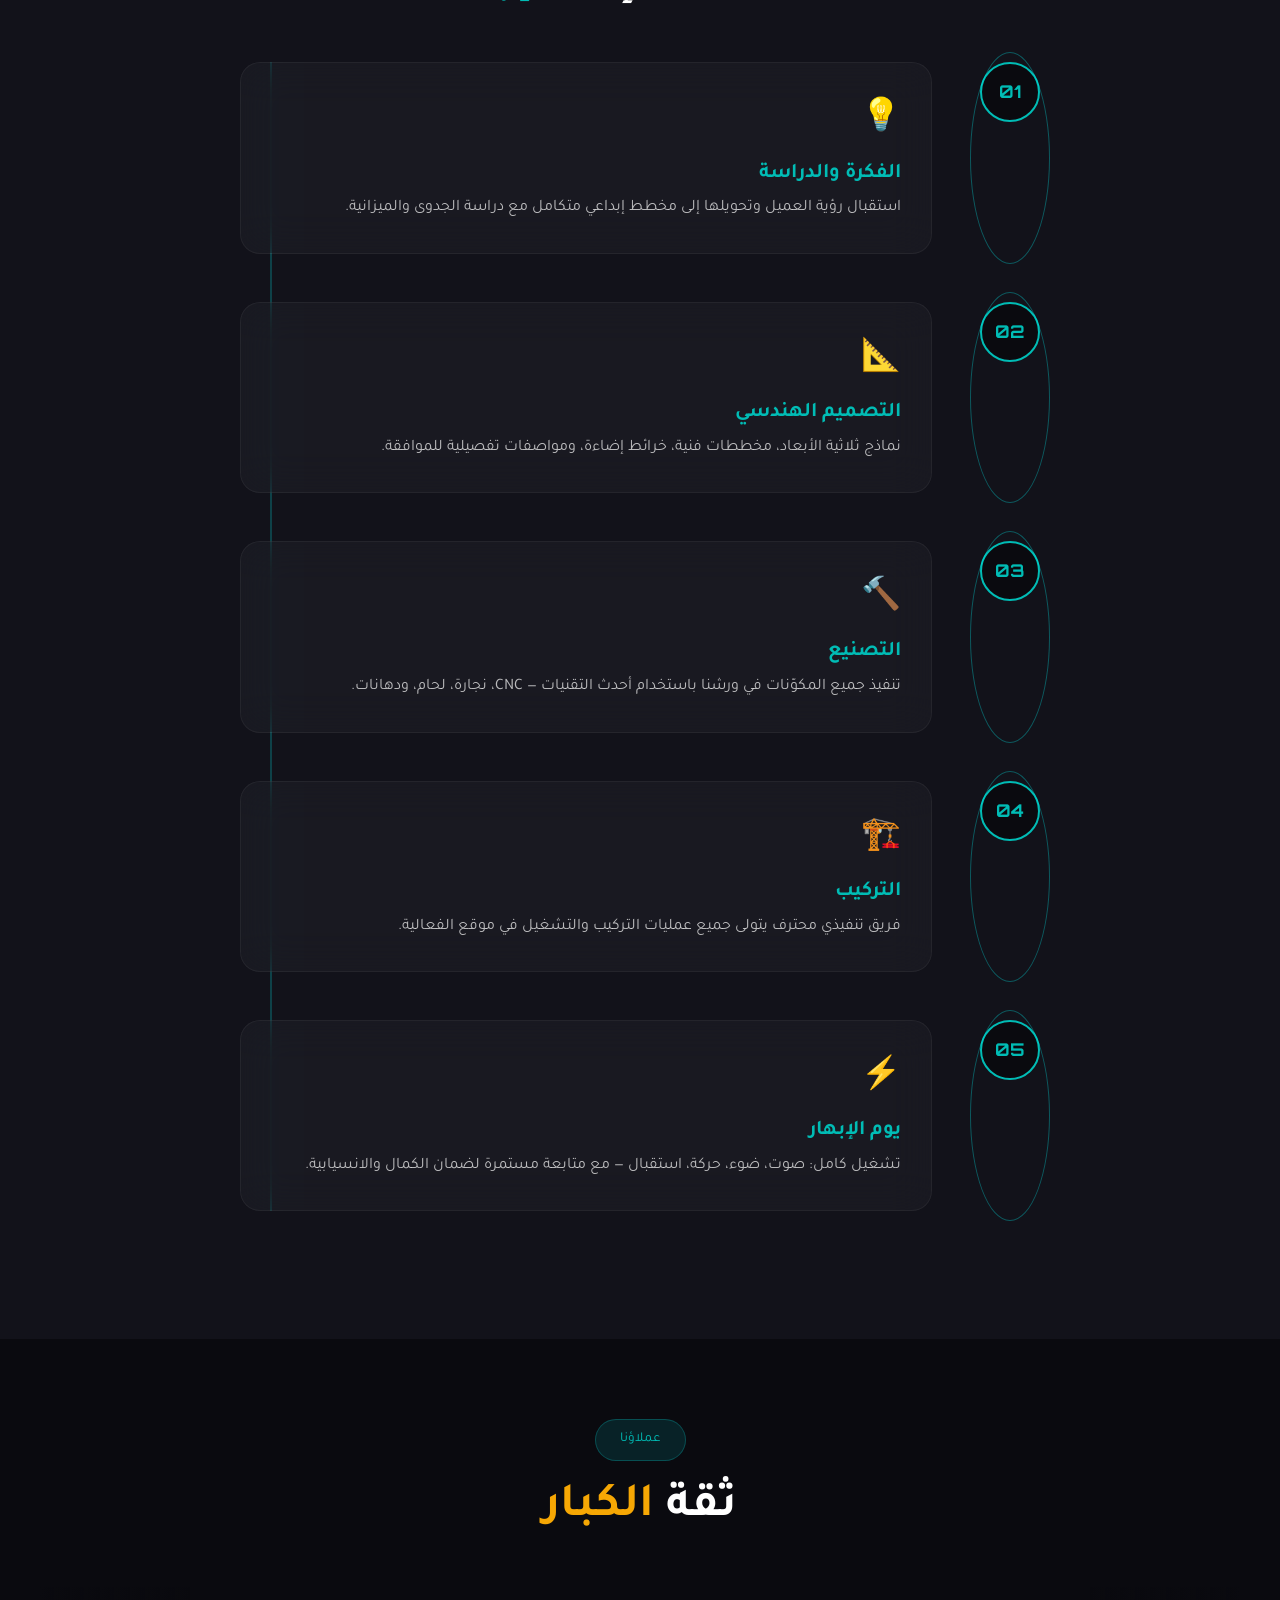
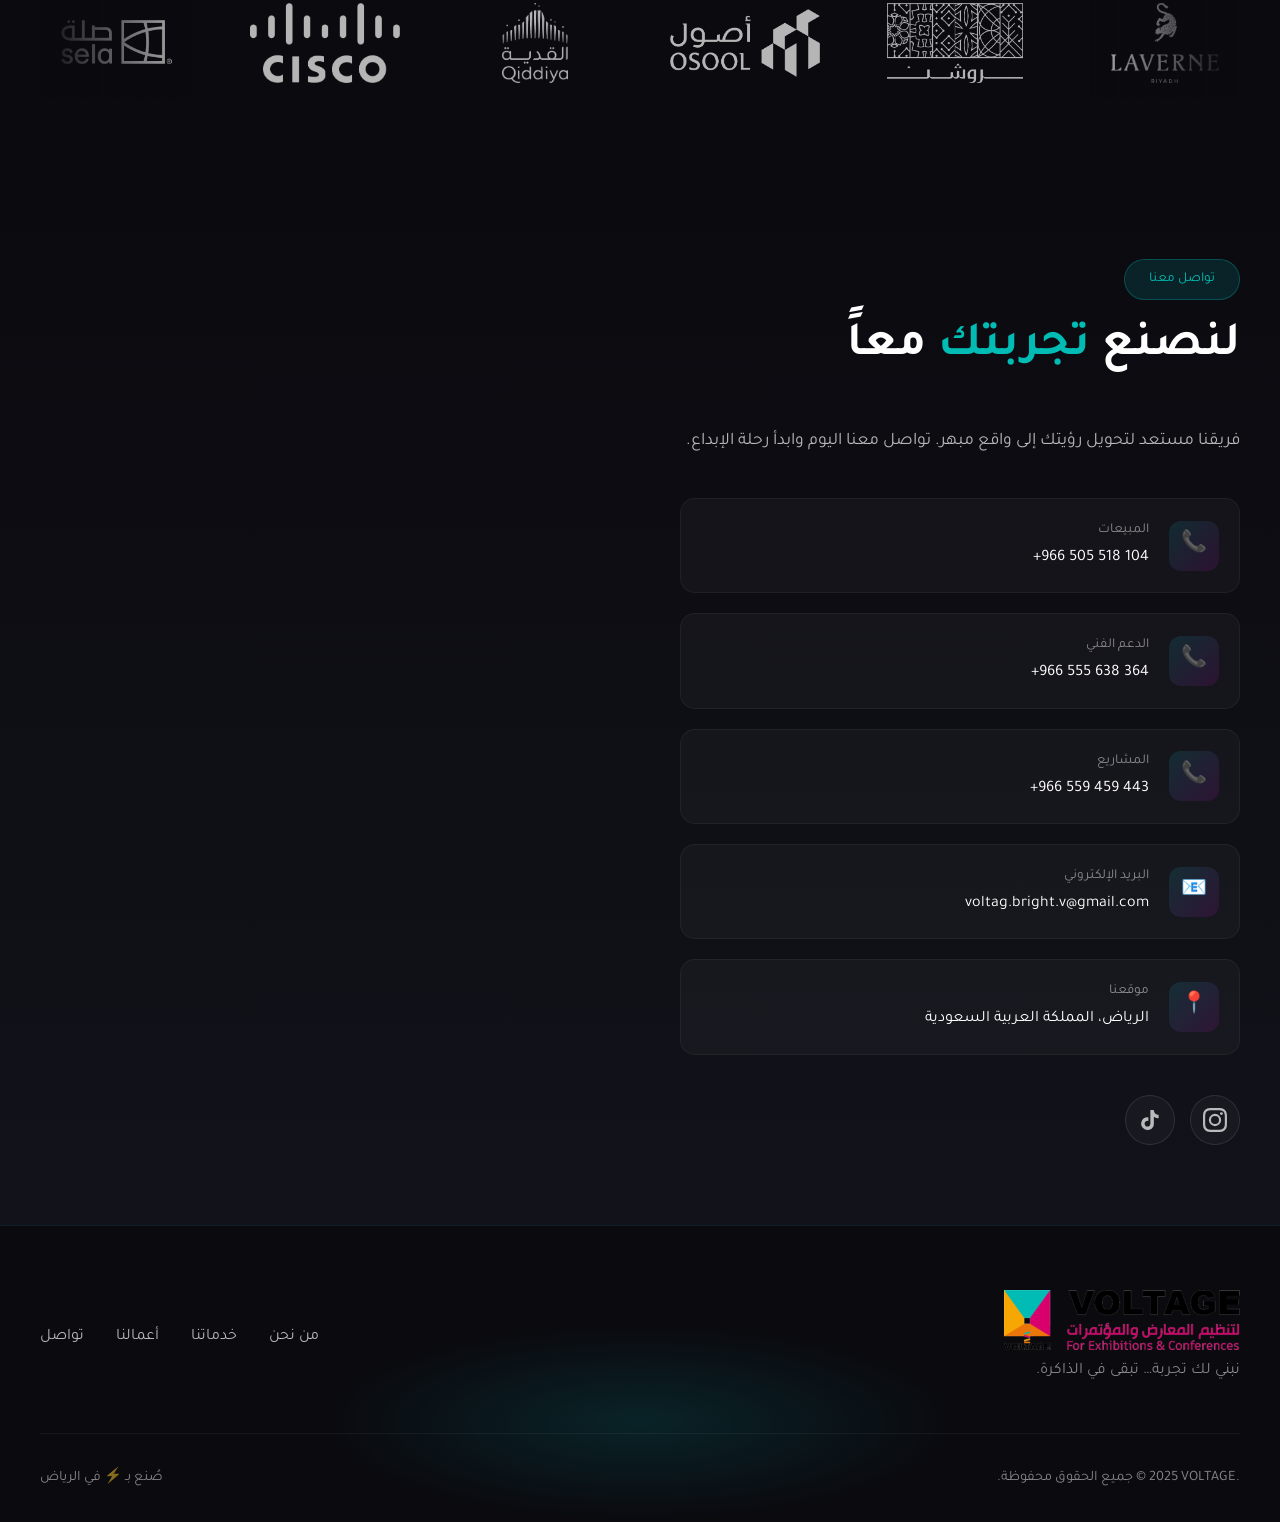
==== commit 69cd1ac3: "Update preloader logo and social links - Replace preloader with colorful Voltage pinwheel logo (logo" ====
--- a/200.html
+++ b/200.html
@@ -52,7 +52,7 @@
     <div class="preloader" id="preloader">
         <div class="preloader-inner">
             <div class="voltage-logo-loader">
-                <img src="logo-navbar.png" alt="VOLTAGE" class="preloader-logo">
+                <img src="logo2.png" alt="VOLTAGE" class="preloader-logo">
             </div>
             <div class="loader-bar">
                 <div class="loader-progress"></div>
@@ -1039,25 +1039,16 @@
                     </div>
 
                     <div class="social-links">
-                        <a href="#" class="social-link" aria-label="Instagram">
+                        <a href="https://www.instagram.com/voltage.b1/" target="_blank" rel="noopener noreferrer" class="social-link" aria-label="Instagram @voltage.b1">
                             <svg width="24" height="24" viewBox="0 0 24 24" fill="currentColor">
-                                <path
-                                    d="M12 2.163c3.204 0 3.584.012 4.85.07 3.252.148 4.771 1.691 4.919 4.919.058 1.265.069 1.645.069 4.849 0 3.205-.012 3.584-.069 4.849-.149 3.225-1.664 4.771-4.919 4.919-1.266.058-1.644.07-4.85.07-3.204 0-3.584-.012-4.849-.07-3.26-.149-4.771-1.699-4.919-4.92-.058-1.265-.07-1.644-.07-4.849 0-3.204.013-3.583.07-4.849.149-3.227 1.664-4.771 4.919-4.919 1.266-.057 1.645-.069 4.849-.069zm0-2.163c-3.259 0-3.667.014-4.947.072-4.358.2-6.78 2.618-6.98 6.98-.059 1.281-.073 1.689-.073 4.948 0 3.259.014 3.668.072 4.948.2 4.358 2.618 6.78 6.98 6.98 1.281.058 1.689.072 4.948.072 3.259 0 3.668-.014 4.948-.072 4.354-.2 6.782-2.618 6.979-6.98.059-1.28.073-1.689.073-4.948 0-3.259-.014-3.667-.072-4.947-.196-4.354-2.617-6.78-6.979-6.98-1.281-.059-1.69-.073-4.949-.073z" />
-                                <path
-                                    d="M12 5.838a6.162 6.162 0 100 12.324 6.162 6.162 0 000-12.324zM12 16a4 4 0 110-8 4 4 0 010 8z" />
+                                <path d="M12 2.163c3.204 0 3.584.012 4.85.07 3.252.148 4.771 1.691 4.919 4.919.058 1.265.069 1.645.069 4.849 0 3.205-.012 3.584-.069 4.849-.149 3.225-1.664 4.771-4.919 4.919-1.266.058-1.644.07-4.85.07-3.204 0-3.584-.012-4.849-.07-3.26-.149-4.771-1.699-4.919-4.92-.058-1.265-.07-1.644-.07-4.849 0-3.204.013-3.583.07-4.849.149-3.227 1.664-4.771 4.919-4.919 1.266-.057 1.645-.069 4.849-.069zm0-2.163c-3.259 0-3.667.014-4.947.072-4.358.2-6.78 2.618-6.98 6.98-.059 1.281-.073 1.689-.073 4.948 0 3.259.014 3.668.072 4.948.2 4.358 2.618 6.78 6.98 6.98 1.281.058 1.689.072 4.948.072 3.259 0 3.668-.014 4.948-.072 4.354-.2 6.782-2.618 6.979-6.98.059-1.28.073-1.689.073-4.948 0-3.259-.014-3.667-.072-4.947-.196-4.354-2.617-6.78-6.979-6.98-1.281-.059-1.69-.073-4.949-.073z" />
+                                <path d="M12 5.838a6.162 6.162 0 100 12.324 6.162 6.162 0 000-12.324zM12 16a4 4 0 110-8 4 4 0 010 8z" />
                                 <circle cx="18.406" cy="5.594" r="1.44" />
                             </svg>
                         </a>
-                        <a href="#" class="social-link" aria-label="Twitter">
+                        <a href="https://www.tiktok.com/@voltage.b?_r=1&_t=ZS-92lZPtcl5wV" target="_blank" rel="noopener noreferrer" class="social-link" aria-label="TikTok @voltage.b">
                             <svg width="24" height="24" viewBox="0 0 24 24" fill="currentColor">
-                                <path
-                                    d="M18.244 2.25h3.308l-7.227 8.26 8.502 11.24H16.17l-5.214-6.817L4.99 21.75H1.68l7.73-8.835L1.254 2.25H8.08l4.713 6.231zm-1.161 17.52h1.833L7.084 4.126H5.117z" />
-                            </svg>
-                        </a>
-                        <a href="#" class="social-link" aria-label="LinkedIn">
-                            <svg width="24" height="24" viewBox="0 0 24 24" fill="currentColor">
-                                <path
-                                    d="M20.447 20.452h-3.554v-5.569c0-1.328-.027-3.037-1.852-3.037-1.853 0-2.136 1.445-2.136 2.939v5.667H9.351V9h3.414v1.561h.046c.477-.9 1.637-1.85 3.37-1.85 3.601 0 4.267 2.37 4.267 5.455v6.286zM5.337 7.433a2.062 2.062 0 01-2.063-2.065 2.064 2.064 0 112.063 2.065zm1.782 13.019H3.555V9h3.564v11.452zM22.225 0H1.771C.792 0 0 .774 0 1.729v20.542C0 23.227.792 24 1.771 24h20.451C23.2 24 24 23.227 24 22.271V1.729C24 .774 23.2 0 22.222 0h.003z" />
+                                <path d="M19.59 6.69a4.83 4.83 0 01-3.77-4.25V2h-3.45v13.67a2.89 2.89 0 01-5.2 1.74 2.89 2.89 0 012.31-4.64 2.93 2.93 0 01.88.13V9.4a6.84 6.84 0 00-1-.05A6.33 6.33 0 005 20.1a6.34 6.34 0 0010.86-4.43v-7a8.16 8.16 0 004.77 1.52v-3.4a4.85 4.85 0 01-1-.1z"/>
                             </svg>
                         </a>
                     </div>
--- a/css/ultimate.css
+++ b/css/ultimate.css
@@ -190,6 +190,25 @@
     50% {
         transform: scale(1.05);
         filter: drop-shadow(0 0 20px rgba(0, 255, 255, 0.8));
+    }
+}
+
+/* Preloader responsive */
+@media (max-width: 768px) {
+    .voltage-logo-loader {
+        width: 150px;
+    }
+    .loader-bar {
+        width: 150px;
+    }
+}
+
+@media (max-width: 480px) {
+    .voltage-logo-loader {
+        width: 120px;
+    }
+    .loader-bar {
+        width: 120px;
     }
 }
 
